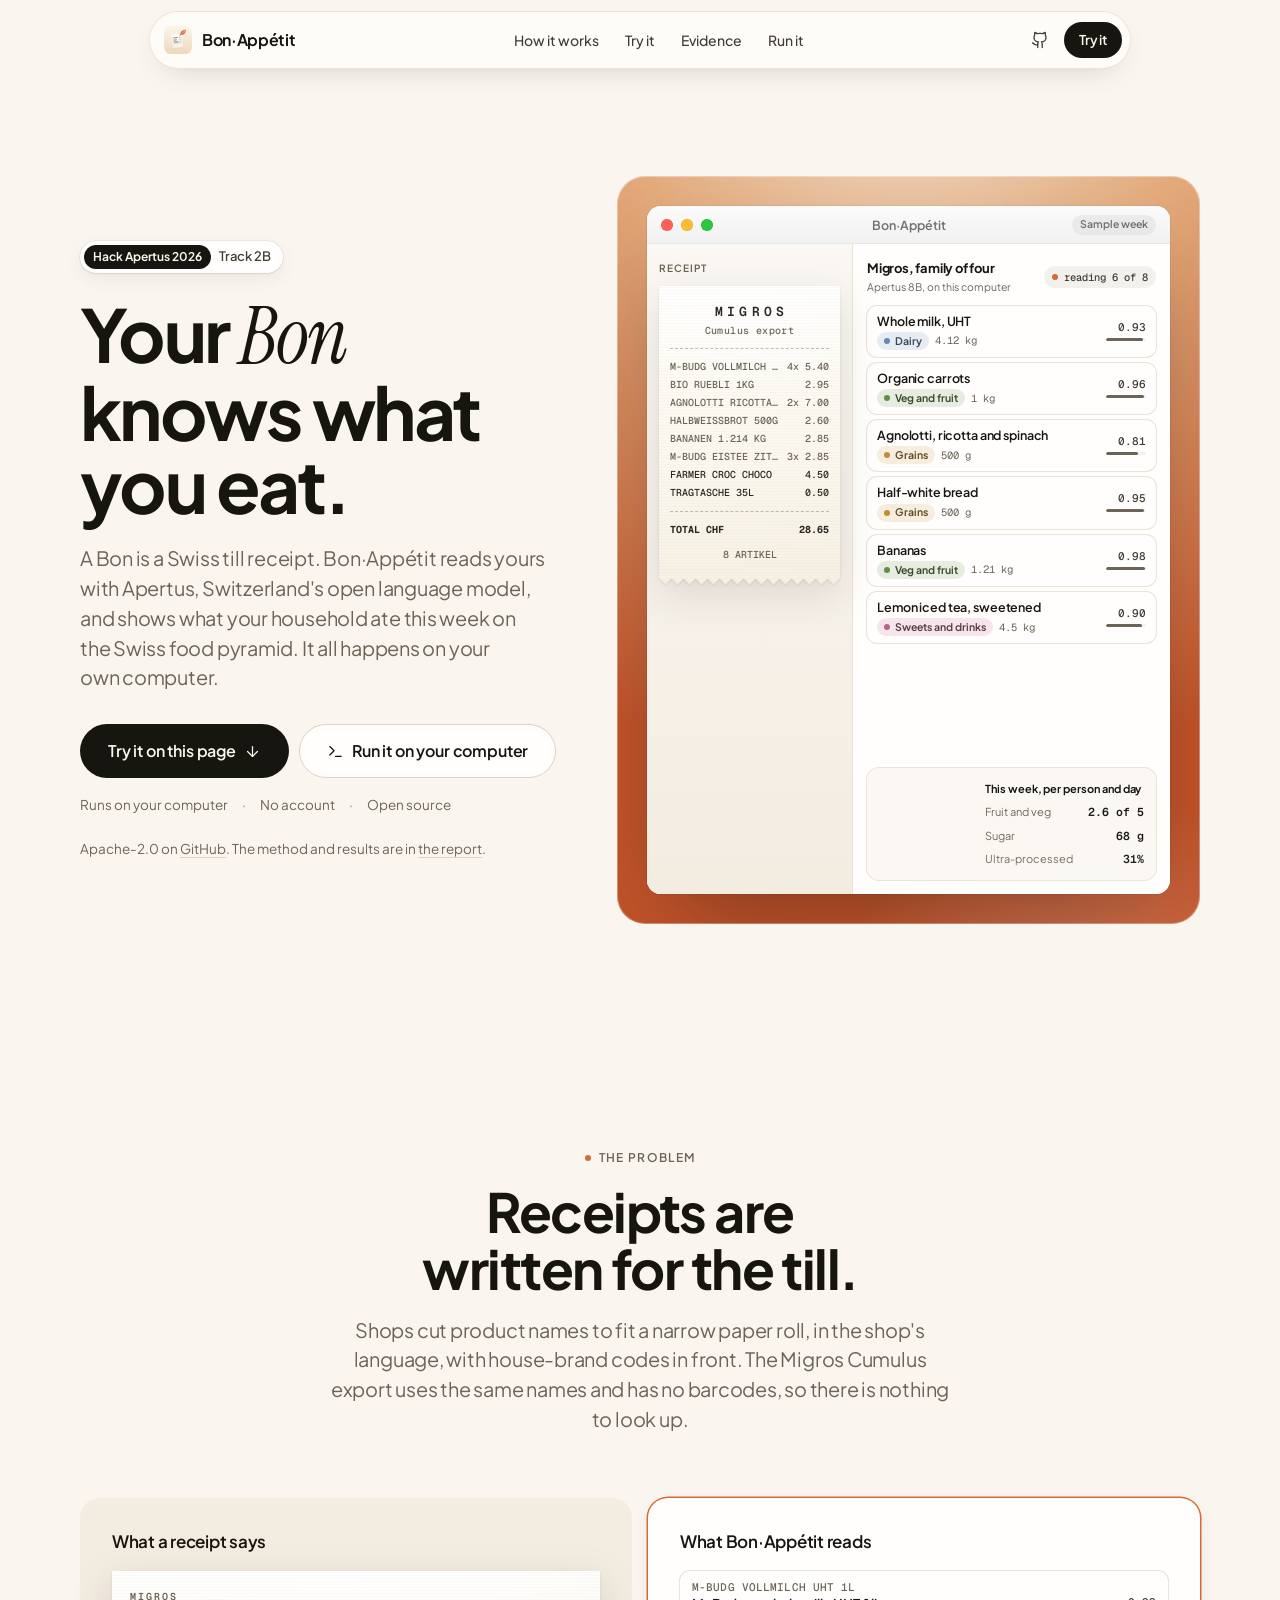
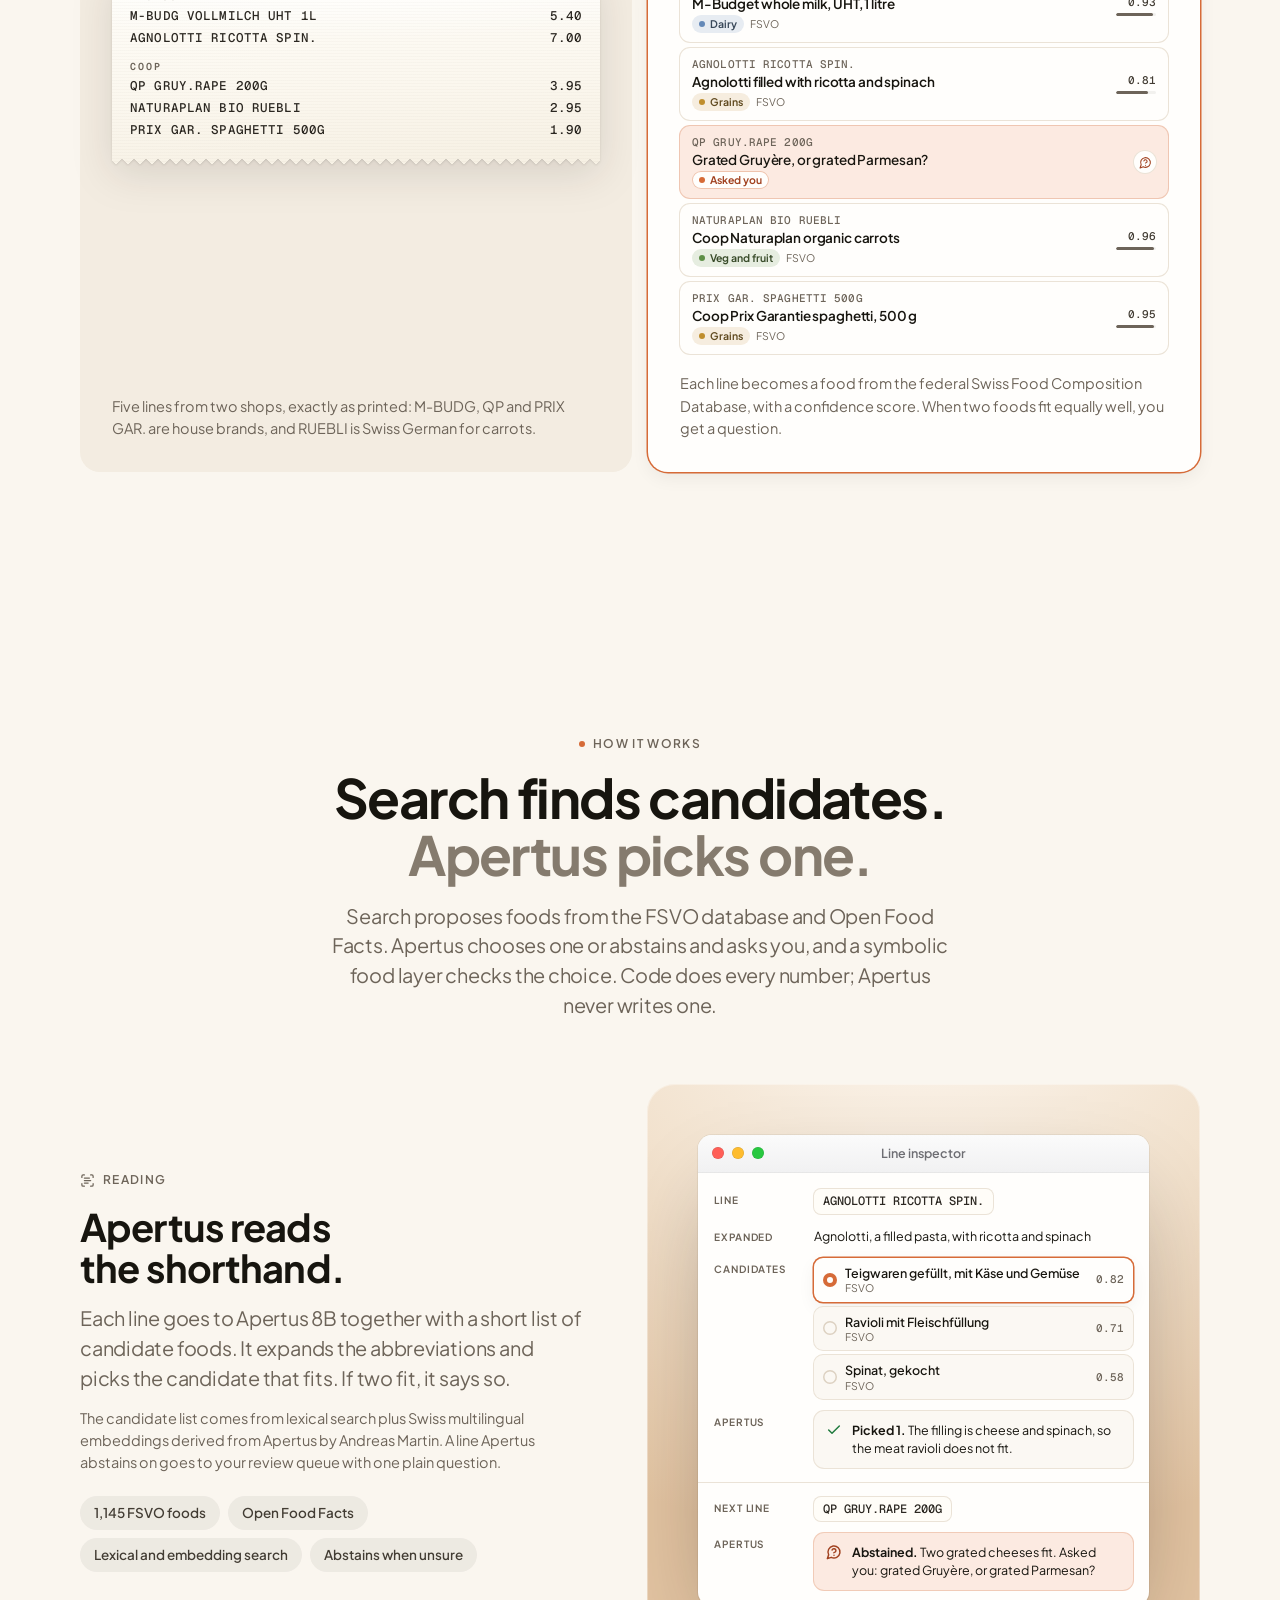
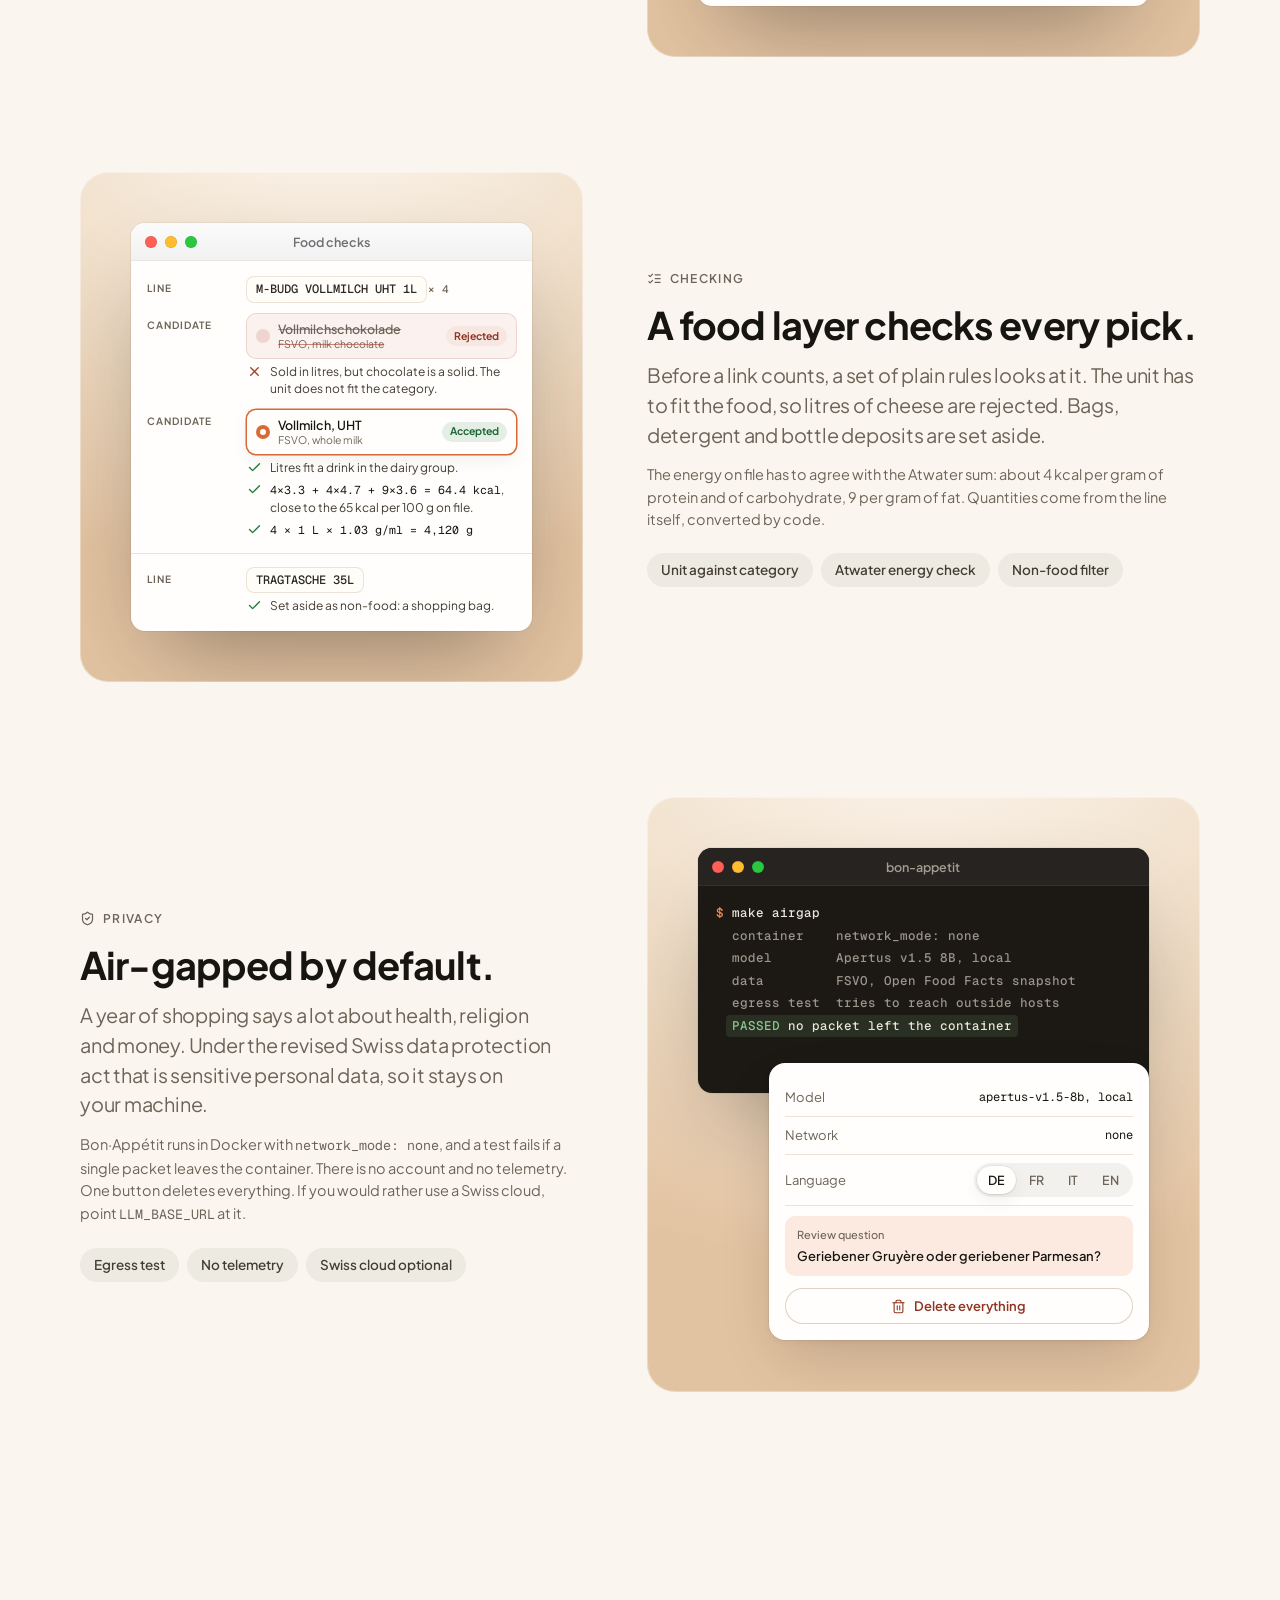
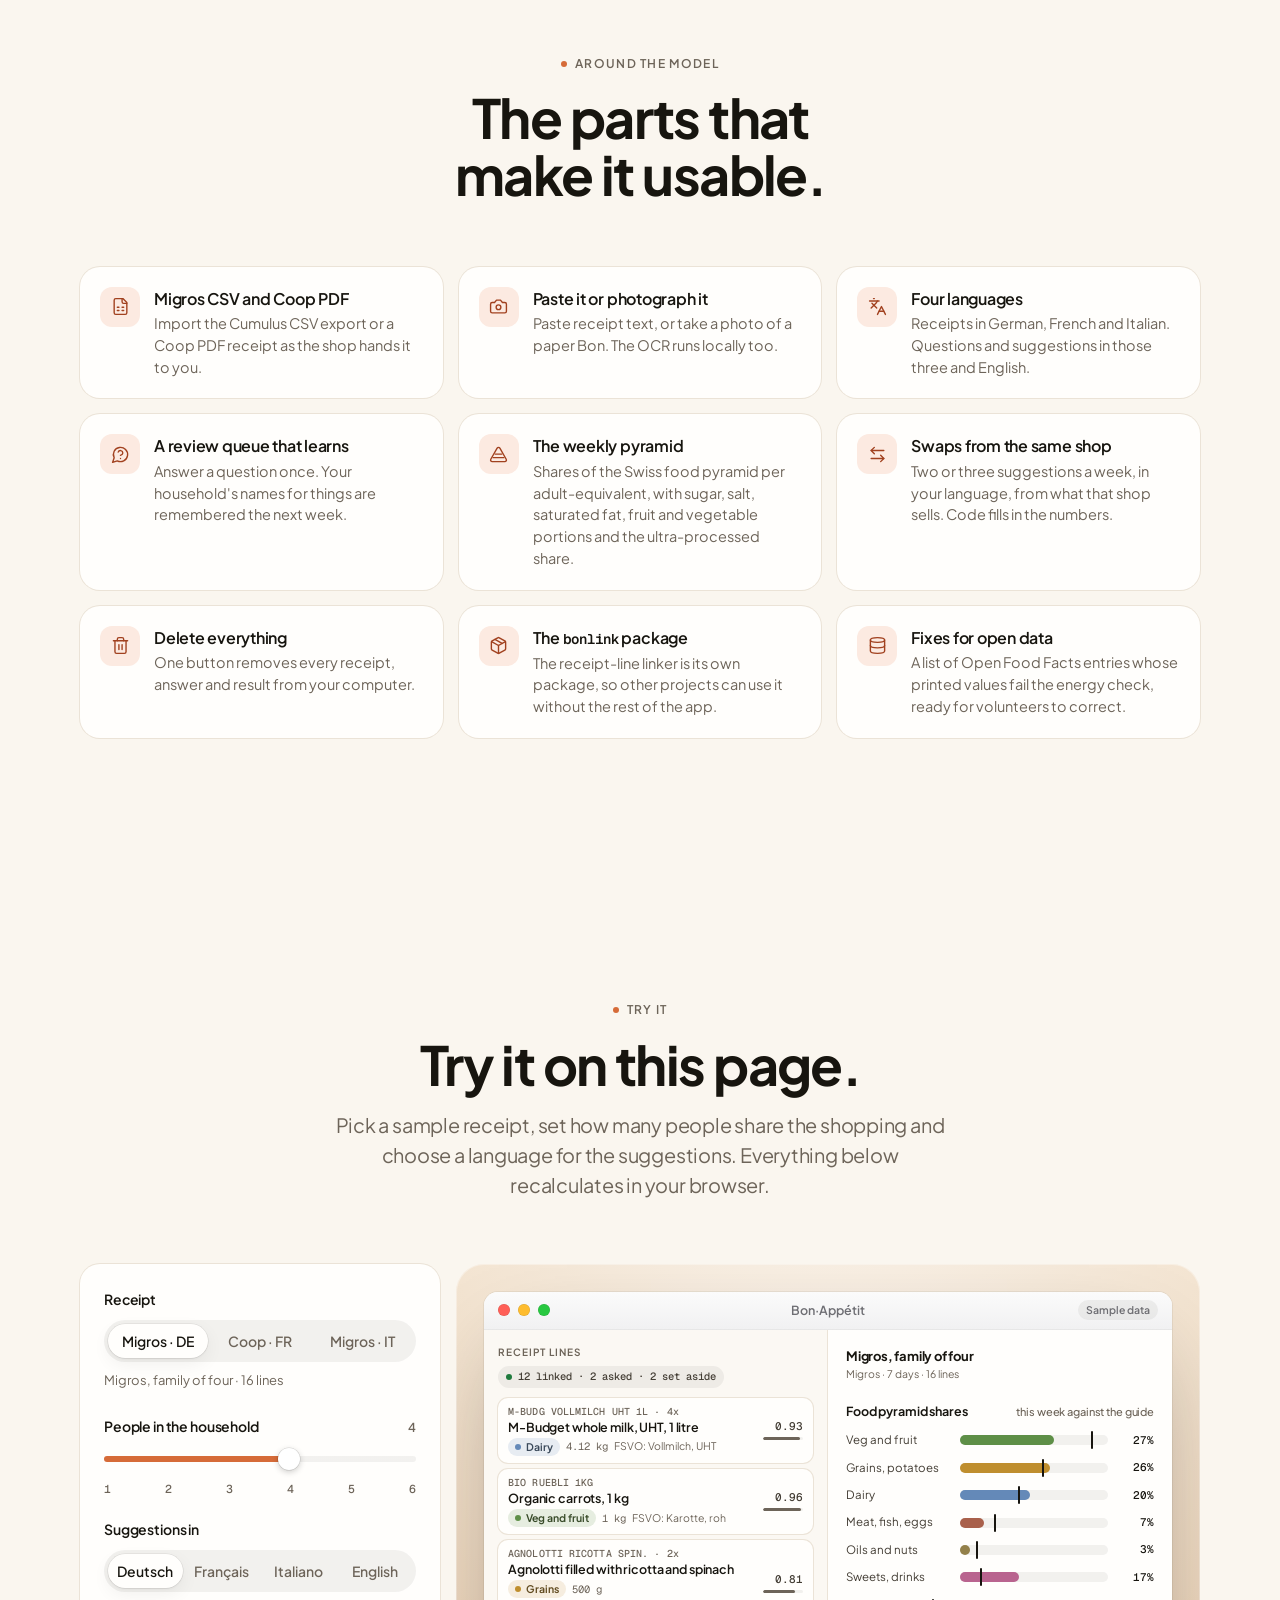
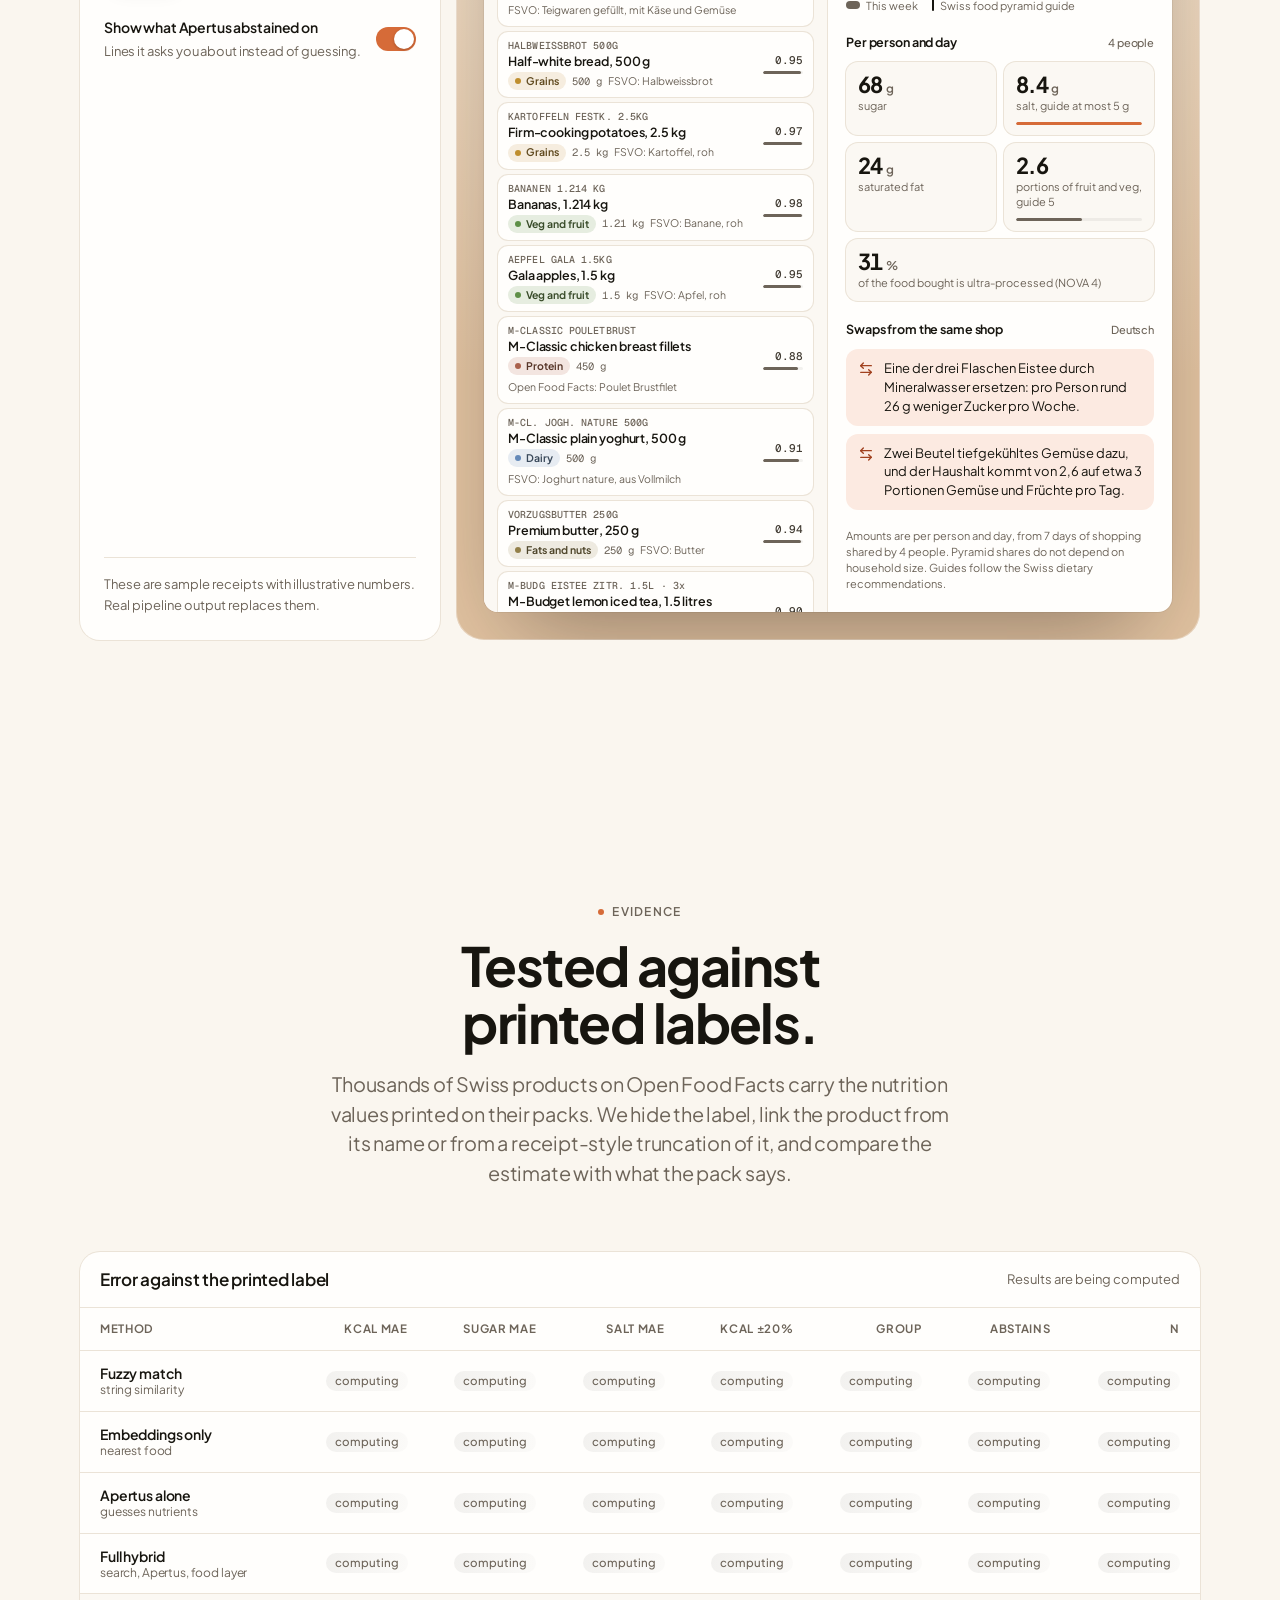
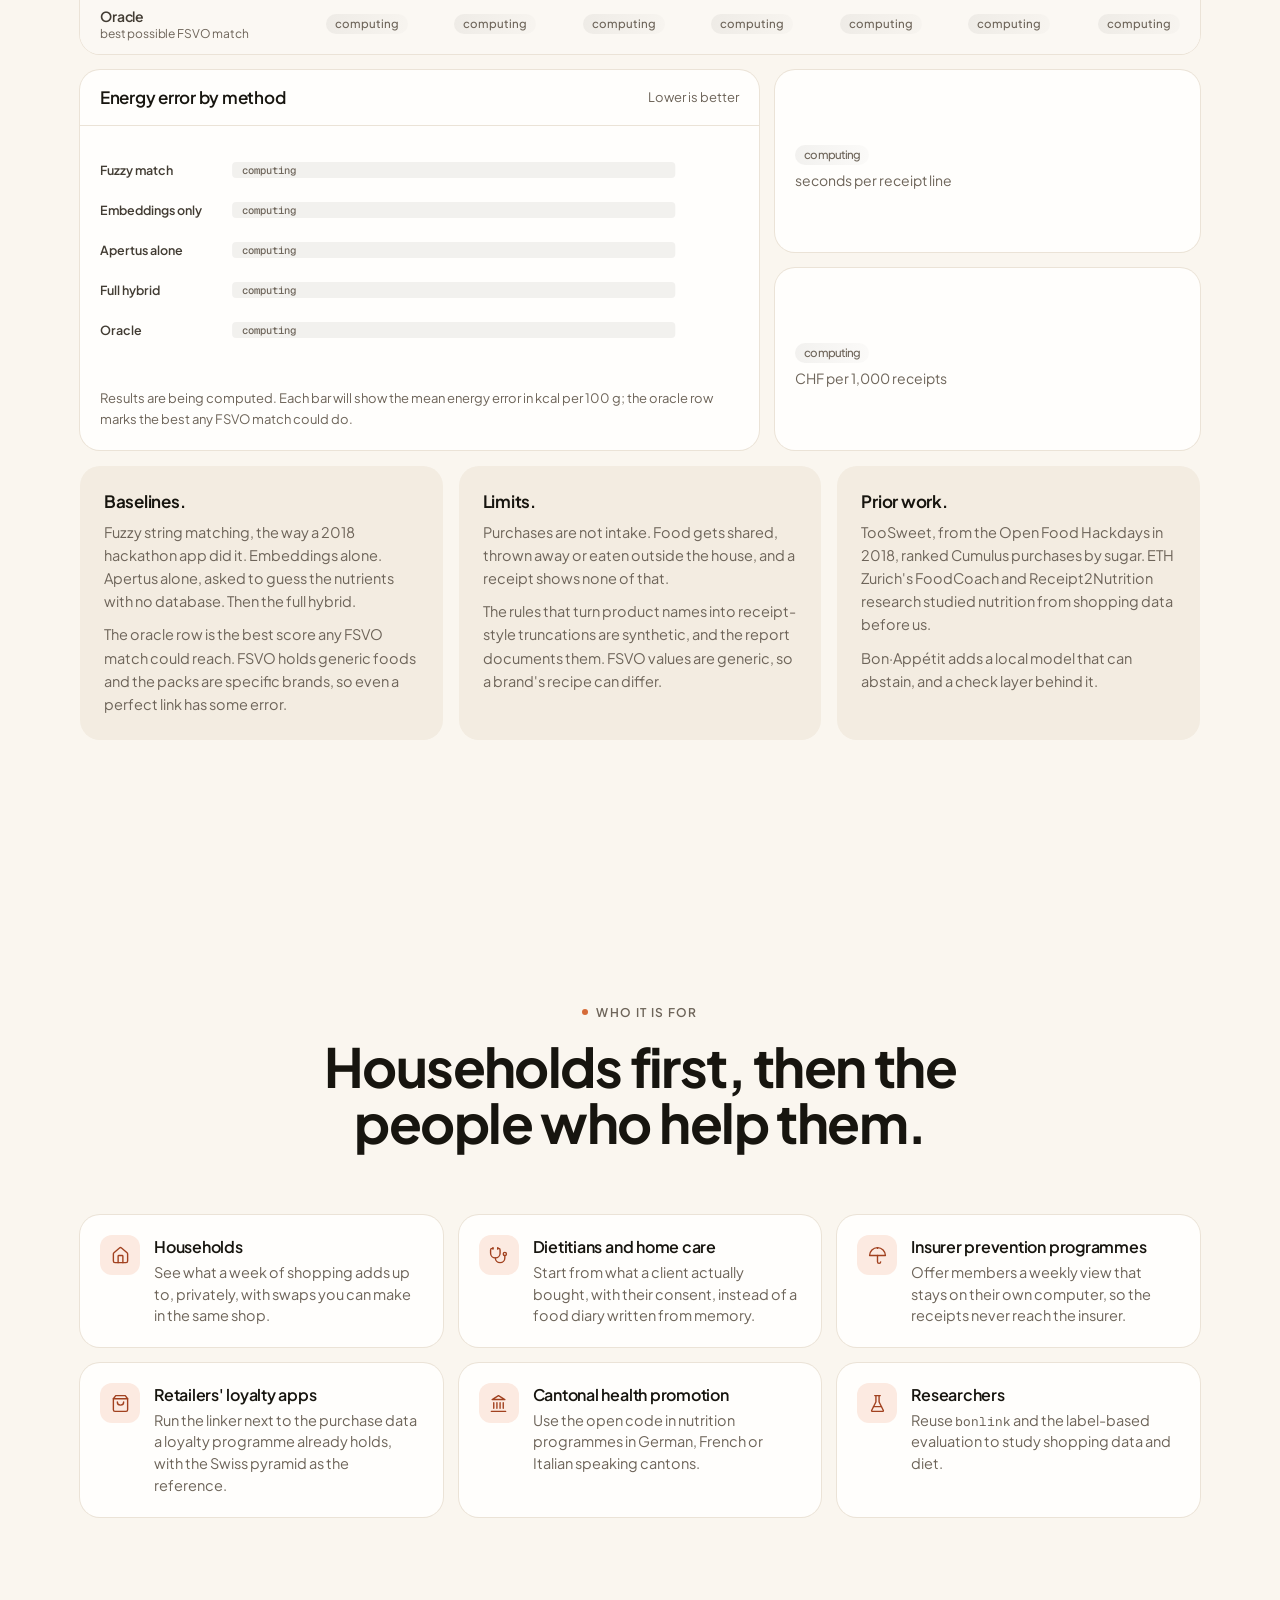
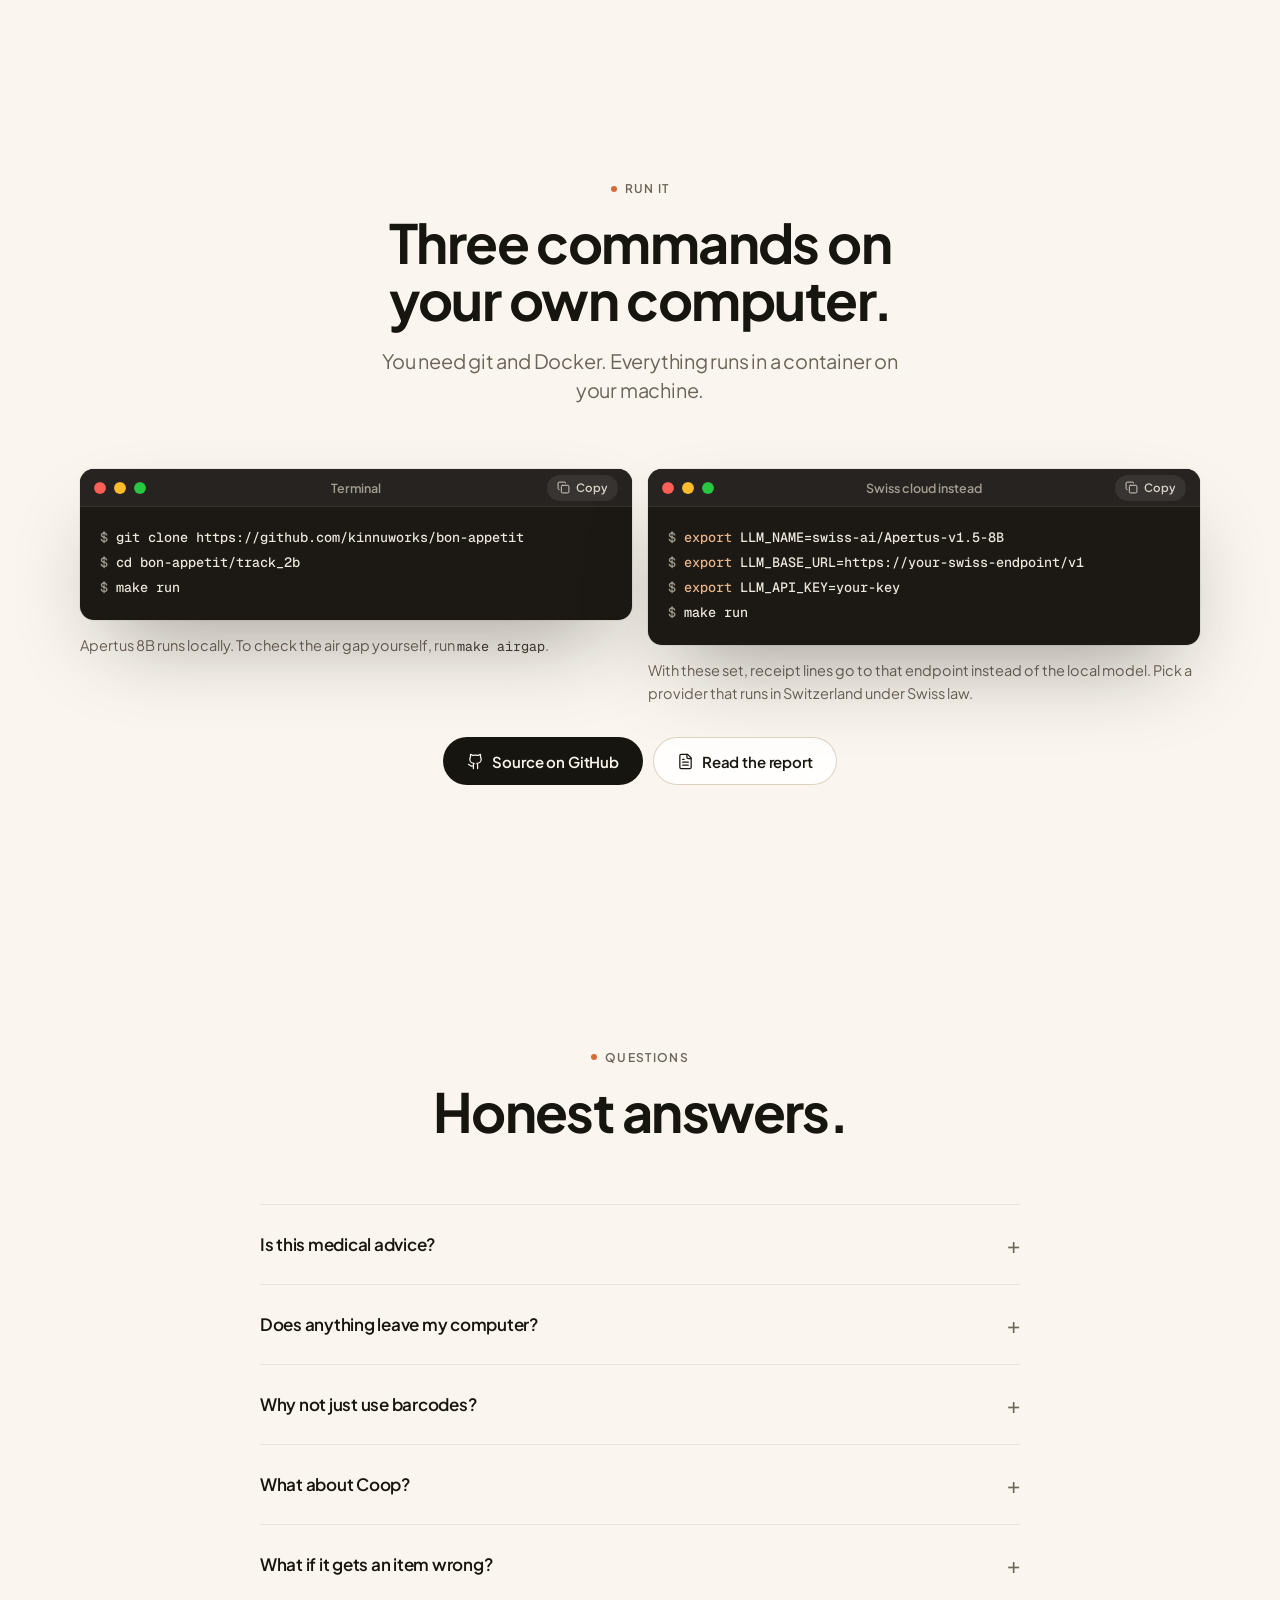
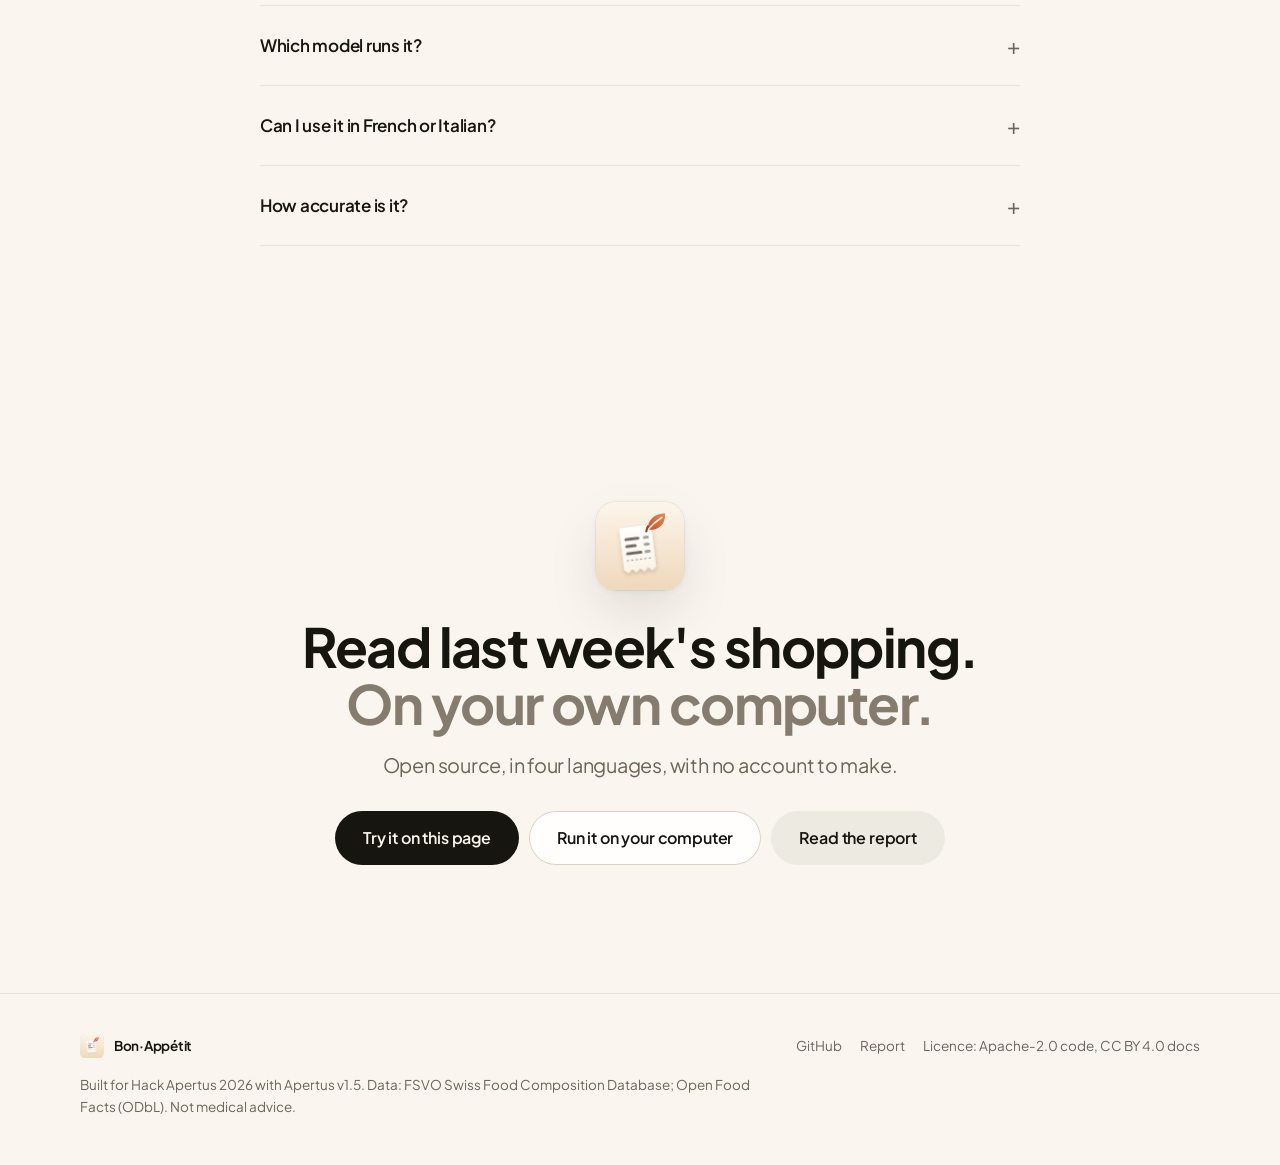
==== track_2b/site/index.html @ 0196f271 "Bon·Appétit: receipt parser, hybrid Apertus linker, food layer, ledger, site, Docker Co-Authored-By:" ====
<!doctype html>
<html lang="en" data-mood="cream" data-accent="terracotta">
<head>
<meta charset="utf-8">
<meta name="viewport" content="width=device-width, initial-scale=1">
<title>Bon·Appétit · Swiss receipts, read on your own computer</title>
<meta name="description" content="Bon·Appétit turns Swiss supermarket receipts into a picture of what a household eats. Apertus reads the lines on your own computer and code does the nutrition arithmetic. Open source, built for Hack Apertus 2026.">
<meta property="og:title" content="Bon·Appétit">
<meta property="og:description" content="Swiss supermarket receipts, read by Apertus on your own computer and placed on the Swiss food pyramid.">
<meta property="og:type" content="website">
<meta name="theme-color" content="#FAF6EF">
<link rel="icon" href="favicon.svg" type="image/svg+xml">
<link rel="preconnect" href="https://fonts.googleapis.com"><link rel="preconnect" href="https://fonts.gstatic.com" crossorigin>
<link href="https://fonts.googleapis.com/css2?family=Plus+Jakarta+Sans:wght@400..800&family=Geist+Mono:wght@400;500&display=swap" rel="stylesheet">
<link href="https://fonts.googleapis.com/css2?family=Instrument+Serif:ital@0;1&display=swap" rel="stylesheet">
<link rel="stylesheet" href="assets/foundation.css">
<link rel="stylesheet" href="assets/site.css">
<script>document.documentElement.classList.add('js')</script>
</head>
<body>
<!-- Icon sprite (Lucide-style, 24px grid, 1.75 stroke) -->
<svg width="0" height="0" style="position:absolute" aria-hidden="true" focusable="false">
  <symbol id="i-arrow-right" viewBox="0 0 24 24"><path d="M5 12h14"/><path d="m12 5 7 7-7 7"/></symbol>
  <symbol id="i-arrow-down" viewBox="0 0 24 24"><path d="M12 5v14"/><path d="m19 12-7 7-7-7"/></symbol>
  <symbol id="i-terminal" viewBox="0 0 24 24"><path d="m4 17 6-6-6-6"/><path d="M12 19h8"/></symbol>
  <symbol id="i-github" viewBox="0 0 24 24"><path d="M15 22v-4a4.8 4.8 0 0 0-1-3.5c3 0 6-2 6-5.5.08-1.25-.27-2.48-1-3.5.28-1.15.28-2.35 0-3.5 0 0-1 0-3 1.5-2.64-.5-5.36-.5-8 0C6 2 5 2 5 2c-.3 1.15-.3 2.35 0 3.5A5.4 5.4 0 0 0 4 9c0 3.5 3 5.5 6 5.5-.39.49-.68 1.05-.85 1.65-.17.6-.22 1.23-.15 1.85v4"/><path d="M9 18c-4.51 2-5-2-7-2"/></symbol>
  <symbol id="i-file-text" viewBox="0 0 24 24"><path d="M15 2H6a2 2 0 0 0-2 2v16a2 2 0 0 0 2 2h12a2 2 0 0 0 2-2V7Z"/><path d="M14 2v4a2 2 0 0 0 2 2h4"/><path d="M10 9H8"/><path d="M16 13H8"/><path d="M16 17H8"/></symbol>
  <symbol id="i-shield" viewBox="0 0 24 24"><path d="M20 13c0 5-3.5 7.5-7.66 8.95a1 1 0 0 1-.67-.01C7.5 20.5 4 18 4 13V6a1 1 0 0 1 1-1c2 0 4.5-1.2 6.24-2.72a1.17 1.17 0 0 1 1.52 0C14.51 3.81 17 5 19 5a1 1 0 0 1 1 1z"/><path d="m9 12 2 2 4-4"/></symbol>
  <symbol id="i-languages" viewBox="0 0 24 24"><path d="m5 8 6 6"/><path d="m4 14 6-6 2-3"/><path d="M2 5h12"/><path d="M7 2h1"/><path d="m22 22-5-10-5 10"/><path d="M14 18h6"/></symbol>
  <symbol id="i-scan" viewBox="0 0 24 24"><path d="M3 7V5a2 2 0 0 1 2-2h2"/><path d="M17 3h2a2 2 0 0 1 2 2v2"/><path d="M21 17v2a2 2 0 0 1-2 2h-2"/><path d="M7 21H5a2 2 0 0 1-2-2v-2"/><path d="M7 8h8"/><path d="M7 12h10"/><path d="M7 16h6"/></symbol>
  <symbol id="i-list-checks" viewBox="0 0 24 24"><path d="m3 17 2 2 4-4"/><path d="m3 7 2 2 4-4"/><path d="M13 6h8"/><path d="M13 12h8"/><path d="M13 18h8"/></symbol>
  <symbol id="i-sheet" viewBox="0 0 24 24"><path d="M15 2H6a2 2 0 0 0-2 2v16a2 2 0 0 0 2 2h12a2 2 0 0 0 2-2V7Z"/><path d="M14 2v4a2 2 0 0 0 2 2h4"/><path d="M8 13h2"/><path d="M14 13h2"/><path d="M8 17h2"/><path d="M14 17h2"/></symbol>
  <symbol id="i-camera" viewBox="0 0 24 24"><path d="M14.5 4h-5L7 7H4a2 2 0 0 0-2 2v9a2 2 0 0 0 2 2h16a2 2 0 0 0 2-2V9a2 2 0 0 0-2-2h-3l-2.5-3z"/><circle cx="12" cy="13" r="3"/></symbol>
  <symbol id="i-pyramid" viewBox="0 0 24 24"><path d="M10.27 4a2 2 0 0 1 3.46 0l8 14A2 2 0 0 1 20 21H4a2 2 0 0 1-1.73-3Z"/><path d="M5.2 16h13.6"/><path d="M7.8 11.5h8.4"/></symbol>
  <symbol id="i-swap" viewBox="0 0 24 24"><path d="M8 3 4 7l4 4"/><path d="M4 7h16"/><path d="m16 21 4-4-4-4"/><path d="M20 17H4"/></symbol>
  <symbol id="i-trash" viewBox="0 0 24 24"><path d="M3 6h18"/><path d="M19 6v14c0 1-1 2-2 2H7c-1 0-2-1-2-2V6"/><path d="M8 6V4c0-1 1-2 2-2h4c1 0 2 1 2 2v2"/><path d="M10 11v6"/><path d="M14 11v6"/></symbol>
  <symbol id="i-package" viewBox="0 0 24 24"><path d="m7.5 4.27 9 5.15"/><path d="M21 8a2 2 0 0 0-1-1.73l-7-4a2 2 0 0 0-2 0l-7 4A2 2 0 0 0 3 8v8a2 2 0 0 0 1 1.73l7 4a2 2 0 0 0 2 0l7-4A2 2 0 0 0 21 16Z"/><path d="m3.3 7 8.7 5 8.7-5"/><path d="M12 22V12"/></symbol>
  <symbol id="i-database" viewBox="0 0 24 24"><ellipse cx="12" cy="5" rx="9" ry="3"/><path d="M3 5v14a9 3 0 0 0 18 0V5"/><path d="M3 12a9 3 0 0 0 18 0"/></symbol>
  <symbol id="i-ask" viewBox="0 0 24 24"><path d="M7.9 20A9 9 0 1 0 4 16.1L2 22Z"/><path d="M9.09 9a3 3 0 0 1 5.83 1c0 2-3 3-3 3"/><path d="M12 17h.01"/></symbol>
  <symbol id="i-home" viewBox="0 0 24 24"><path d="M15 21v-8a1 1 0 0 0-1-1h-4a1 1 0 0 0-1 1v8"/><path d="M3 10a2 2 0 0 1 .71-1.53l7-6a2 2 0 0 1 2.58 0l7 6A2 2 0 0 1 21 10v9a2 2 0 0 1-2 2H5a2 2 0 0 1-2-2z"/></symbol>
  <symbol id="i-stethoscope" viewBox="0 0 24 24"><path d="M11 2v2"/><path d="M5 2v2"/><path d="M5 3H4a2 2 0 0 0-2 2v4a6 6 0 0 0 12 0V5a2 2 0 0 0-2-2h-1"/><path d="M8 15a6 6 0 0 0 12 0v-3"/><circle cx="20" cy="10" r="2"/></symbol>
  <symbol id="i-umbrella" viewBox="0 0 24 24"><path d="M22 12a10 10 0 0 0-20 0Z"/><path d="M12 12v8a2 2 0 0 0 4 0"/><path d="M12 2v1"/></symbol>
  <symbol id="i-bag" viewBox="0 0 24 24"><path d="M6 2 3 6v14a2 2 0 0 0 2 2h14a2 2 0 0 0 2-2V6l-3-4Z"/><path d="M3 6h18"/><path d="M16 10a4 4 0 0 1-8 0"/></symbol>
  <symbol id="i-landmark" viewBox="0 0 24 24"><path d="M3 22h18"/><path d="M6 18v-7"/><path d="M10 18v-7"/><path d="M14 18v-7"/><path d="M18 18v-7"/><path d="M12 2 20 7H4z"/></symbol>
  <symbol id="i-flask" viewBox="0 0 24 24"><path d="M10 2v7.53a2 2 0 0 1-.21.9L4.72 20.55a1 1 0 0 0 .9 1.45h12.76a1 1 0 0 0 .9-1.45l-5.07-10.12a2 2 0 0 1-.21-.9V2"/><path d="M8.5 2h7"/><path d="M7 16h10"/></symbol>
  <symbol id="i-copy" viewBox="0 0 24 24"><rect width="14" height="14" x="8" y="8" rx="2"/><path d="M4 16c-1.1 0-2-.9-2-2V4c0-1.1.9-2 2-2h10c1.1 0 2 .9 2 2"/></symbol>
  <symbol id="i-check" viewBox="0 0 24 24"><path d="M20 6 9 17l-5-5"/></symbol>
  <symbol id="i-x" viewBox="0 0 24 24"><path d="M18 6 6 18"/><path d="m6 6 12 12"/></symbol>
  <symbol id="i-wifi-off" viewBox="0 0 24 24"><path d="M12 20h.01"/><path d="M8.5 16.43a5 5 0 0 1 7 0"/><path d="M5 12.86a10 10 0 0 1 5.17-2.69"/><path d="M19 12.86a10 10 0 0 0-2-1.52"/><path d="M2 8.82a15 15 0 0 1 4.18-2.64"/><path d="M22 8.82a15 15 0 0 0-11.29-3.76"/><path d="m2 2 20 20"/></symbol>
  <symbol id="i-cloud" viewBox="0 0 24 24"><path d="M17.5 19H9a7 7 0 1 1 6.71-9h1.79a4.5 4.5 0 1 1 0 9Z"/></symbol>
  <symbol id="i-sliders" viewBox="0 0 24 24"><path d="M4 21v-7"/><path d="M4 10V3"/><path d="M12 21v-9"/><path d="M12 8V3"/><path d="M20 21v-5"/><path d="M20 12V3"/><path d="M2 14h4"/><path d="M10 8h4"/><path d="M18 16h4"/></symbol>
  <symbol id="i-clock" viewBox="0 0 24 24"><circle cx="12" cy="12" r="10"/><path d="M12 6v6l4 2"/></symbol>
</svg>

<a class="skip" href="#main">Skip to content</a>

<header class="nav">
  <nav class="nav__bar" aria-label="Main">
    <a class="nav__brand" href="#top" aria-label="Bon·Appétit, back to top">
      <img class="app-icon" src="assets/icon.svg" alt="" width="28" height="28">
      <span>Bon·Appétit</span>
    </a>
    <div class="nav__links">
      <a href="#how">How it works</a>
      <a href="#try">Try it</a>
      <a href="#evidence">Evidence</a>
      <a href="#run">Run it</a>
    </div>
    <div class="nav__cta">
      <a class="nav__gh" href="https://github.com/kinnuworks/bon-appetit" aria-label="Source code on GitHub"><svg class="i" aria-hidden="true"><use href="#i-github"/></svg></a>
      <a class="btn btn-ink btn-sm" href="#try">Try it</a>
    </div>
  </nav>
</header>

<main id="main">
<!-- ========== Hero ========== -->
<section class="hero hero--split" id="top">
  <div class="container">
    <div class="hero__copy">
      <span class="badge"><span class="badge__tag">Hack Apertus 2026</span>Track 2B</span>
      <h1>Your <em class="t-serif">Bon</em> knows what you eat.</h1>
      <p class="lead">A Bon is a Swiss till receipt. Bon·Appétit reads yours with Apertus, Switzerland's open language model, and shows what your household ate this week on the Swiss food pyramid. It all happens on your own computer.</p>
      <div class="cta-row">
        <a class="btn btn-ink btn-lg" href="#try">Try it on this page<svg class="i" aria-hidden="true"><use href="#i-arrow-down"/></svg></a>
        <a class="btn btn-outline btn-lg" href="#run"><svg class="i" aria-hidden="true"><use href="#i-terminal"/></svg>Run it on your computer</a>
      </div>
      <div class="trust"><span>Runs on your computer</span><span>No account</span><span>Open source</span></div>
      <p class="hero__aside">Apache-2.0 on <a href="https://github.com/kinnuworks/bon-appetit">GitHub</a>. The method and results are in <a href="https://github.com/kinnuworks/bon-appetit/blob/main/track_2b/technical_report.md">the report</a>.</p>
    </div>

    <div class="hero-visual" id="heroVisual">
      <div class="stage stage--hero" role="img" aria-label="The Bon·Appétit window reading a sample Migros receipt line by line. Each line becomes a food with a group and a confidence score, one line becomes a question, and the shopping bag is set aside. A small pyramid sums up the week.">
        <div class="window hero-app" id="heroApp" aria-hidden="true">
          <div class="window__bar">
            <div class="lights"><i></i><i></i><i></i></div>
            <span class="window__title">Bon·Appétit</span>
            <span class="bar-end"><span class="pill">Sample week</span></span>
          </div>
          <div class="app">
            <div class="app__side">
              <div class="app__label">Receipt</div>
              <div class="receipt-wrap">
                <div class="receipt">
                  <div class="receipt__shop">MIGROS</div>
                  <div class="receipt__meta">Cumulus export</div>
                  <div class="receipt__rule"></div>
                  <div class="rc" data-i="0"><span>M-BUDG VOLLMILCH UHT 1L</span><span><small>4x</small> 5.40</span></div>
                  <div class="rc" data-i="1"><span>BIO RUEBLI 1KG</span><span>2.95</span></div>
                  <div class="rc" data-i="2"><span>AGNOLOTTI RICOTTA SPIN.</span><span><small>2x</small> 7.00</span></div>
                  <div class="rc" data-i="3"><span>HALBWEISSBROT 500G</span><span>2.60</span></div>
                  <div class="rc" data-i="4"><span>BANANEN 1.214 KG</span><span>2.85</span></div>
                  <div class="rc" data-i="5"><span>M-BUDG EISTEE ZITR. 1.5L</span><span><small>3x</small> 2.85</span></div>
                  <div class="rc" data-i="6"><span>FARMER CROC CHOCO</span><span>4.50</span></div>
                  <div class="rc" data-i="7"><span>TRAGTASCHE 35L</span><span>0.50</span></div>
                  <div class="receipt__rule"></div>
                  <div class="rc rc--total"><span>TOTAL CHF</span><span>28.65</span></div>
                  <div class="receipt__foot">8 ARTIKEL</div>
                </div>
              </div>
            </div>
            <div class="app__main">
              <div class="app__head">
                <div>
                  <div class="app__title">Migros, family of four</div>
                  <div class="app__sub">Apertus 8B, on this computer</div>
                </div>
                <span class="status is-busy" id="heroStatus"><span class="status__dot"></span><span id="heroStatusText">reading 1 of 8</span></span>
              </div>
              <div class="dec">
                <div class="dec-row"><div><div class="dec-row__raw">M-BUDG VOLLMILCH UHT 1L</div><div class="dec-row__name">Whole milk, UHT</div><div class="dec-row__meta"><span class="gchip g-dairy">Dairy</span><span class="t-mono">4.12 kg</span></div></div><div class="conf">0.93<i style="--c:.93"></i></div></div>
                <div class="dec-row"><div><div class="dec-row__raw">BIO RUEBLI 1KG</div><div class="dec-row__name">Organic carrots</div><div class="dec-row__meta"><span class="gchip g-vegetables_fruit">Veg and fruit</span><span class="t-mono">1 kg</span></div></div><div class="conf">0.96<i style="--c:.96"></i></div></div>
                <div class="dec-row"><div><div class="dec-row__raw">AGNOLOTTI RICOTTA SPIN.</div><div class="dec-row__name">Agnolotti, ricotta and spinach</div><div class="dec-row__meta"><span class="gchip g-grains_potatoes">Grains</span><span class="t-mono">500 g</span></div></div><div class="conf">0.81<i style="--c:.81"></i></div></div>
                <div class="dec-row"><div><div class="dec-row__raw">HALBWEISSBROT 500G</div><div class="dec-row__name">Half-white bread</div><div class="dec-row__meta"><span class="gchip g-grains_potatoes">Grains</span><span class="t-mono">500 g</span></div></div><div class="conf">0.95<i style="--c:.95"></i></div></div>
                <div class="dec-row"><div><div class="dec-row__raw">BANANEN 1.214 KG</div><div class="dec-row__name">Bananas</div><div class="dec-row__meta"><span class="gchip g-vegetables_fruit">Veg and fruit</span><span class="t-mono">1.21 kg</span></div></div><div class="conf">0.98<i style="--c:.98"></i></div></div>
                <div class="dec-row"><div><div class="dec-row__raw">M-BUDG EISTEE ZITR. 1.5L</div><div class="dec-row__name">Lemon iced tea, sweetened</div><div class="dec-row__meta"><span class="gchip g-sweets_snacks_drinks">Sweets and drinks</span><span class="t-mono">4.5 kg</span></div></div><div class="conf">0.90<i style="--c:.90"></i></div></div>
                <div class="dec-row dec-row--review"><div><div class="dec-row__raw">FARMER CROC CHOCO</div><div class="dec-row__name">Cereal bar or crunchy muesli?</div><div class="dec-row__meta"><span class="gchip gchip--review">Asked you</span></div></div><span class="ask-ic"><svg class="i"><use href="#i-ask"/></svg></span></div>
                <div class="dec-row dec-row--nonfood"><div><div class="dec-row__raw">TRAGTASCHE 35L</div><div class="dec-row__name">Shopping bag</div><div class="dec-row__meta"><span class="gchip gchip--none">Not food</span></div></div><div class="conf">0.99<i style="--c:.99"></i></div></div>
              </div>
              <div class="mini-week">
                <div class="pyr">
                  <div><span class="g-sweets_snacks_drinks is-over"></span></div>
                  <div><span class="g-fats_nuts"></span></div>
                  <div><span class="g-dairy"></span><span class="g-protein"></span></div>
                  <div><span class="g-grains_potatoes"></span></div>
                  <div><span class="g-vegetables_fruit"></span></div>
                </div>
                <div class="mini-stats">
                  <div class="mini-stats__title">This week, per person and day</div>
                  <div class="mini-stat"><span>Fruit and veg</span><b>2.6 of 5</b></div>
                  <div class="mini-stat"><span>Sugar</span><b>68 g</b></div>
                  <div class="mini-stat"><span>Ultra-processed</span><b>31%</b></div>
                </div>
              </div>
            </div>
          </div>
        </div>
      </div>
      <div class="float float--ask" aria-hidden="true">
        <div class="float__inner">
          <div class="float__eyebrow"><svg class="i"><use href="#i-ask"/></svg>Apertus asked</div>
          <div class="float__raw">FARMER CROC CHOCO</div>
          <div class="float__q">A chocolate cereal bar, or crunchy muesli?</div>
          <div class="float__btns"><span>Cereal bar</span><span>Muesli</span></div>
        </div>
      </div>
      <div class="float float--bytes" aria-hidden="true">
        <div class="float__inner">
          <span class="ic"><svg class="i"><use href="#i-wifi-off"/></svg></span>
          <span><b>0 bytes left this computer</b><small>network_mode: none</small></span>
        </div>
      </div>
    </div>
  </div>
</section>

<!-- ========== Problem → solution ========== -->
<section class="section" id="how">
  <div class="container">
    <div class="section-head reveal">
      <div class="eyebrow"><span class="dot"></span>The problem</div>
      <h2>Receipts are written for the till.</h2>
      <p class="lead">Shops cut product names to fit a narrow paper roll, in the shop's language, with house-brand codes in front. The Migros Cumulus export uses the same names and has no barcodes, so there is nothing to look up.</p>
    </div>
    <div class="versus">
      <div class="card card--flat reveal">
        <div class="versus__head"><h3 class="t-title">What a receipt says</h3></div>
        <div class="receipt-wrap" aria-hidden="true">
          <div class="receipt">
            <div class="receipt__group">MIGROS</div>
            <div class="rc"><span>M-BUDG VOLLMILCH UHT 1L</span><span>5.40</span></div>
            <div class="rc"><span>AGNOLOTTI RICOTTA SPIN.</span><span>7.00</span></div>
            <div class="receipt__group">COOP</div>
            <div class="rc"><span>QP GRUY.RAPE 200G</span><span>3.95</span></div>
            <div class="rc"><span>NATURAPLAN BIO RUEBLI</span><span>2.95</span></div>
            <div class="rc"><span>PRIX GAR. SPAGHETTI 500G</span><span>1.90</span></div>
          </div>
        </div>
        <p class="t-small">Five lines from two shops, exactly as printed: M-BUDG, QP and PRIX GAR. are house brands, and RUEBLI is Swiss German for carrots.</p>
      </div>
      <div class="card card--chosen reveal" style="--i:1">
        <div class="versus__head"><h3 class="t-title">What Bon·Appétit reads</h3></div>
        <div class="dec dec--raw" aria-hidden="true">
          <div class="dec-row"><div><div class="dec-row__raw">M-BUDG VOLLMILCH UHT 1L</div><div class="dec-row__name">M-Budget whole milk, UHT, 1 litre</div><div class="dec-row__meta"><span class="gchip g-dairy">Dairy</span><span>FSVO</span></div></div><div class="conf">0.93<i style="--c:.93"></i></div></div>
          <div class="dec-row"><div><div class="dec-row__raw">AGNOLOTTI RICOTTA SPIN.</div><div class="dec-row__name">Agnolotti filled with ricotta and spinach</div><div class="dec-row__meta"><span class="gchip g-grains_potatoes">Grains</span><span>FSVO</span></div></div><div class="conf">0.81<i style="--c:.81"></i></div></div>
          <div class="dec-row dec-row--review"><div><div class="dec-row__raw">QP GRUY.RAPE 200G</div><div class="dec-row__name">Grated Gruyère, or grated Parmesan?</div><div class="dec-row__meta"><span class="gchip gchip--review">Asked you</span></div></div><span class="ask-ic"><svg class="i"><use href="#i-ask"/></svg></span></div>
          <div class="dec-row"><div><div class="dec-row__raw">NATURAPLAN BIO RUEBLI</div><div class="dec-row__name">Coop Naturaplan organic carrots</div><div class="dec-row__meta"><span class="gchip g-vegetables_fruit">Veg and fruit</span><span>FSVO</span></div></div><div class="conf">0.96<i style="--c:.96"></i></div></div>
          <div class="dec-row"><div><div class="dec-row__raw">PRIX GAR. SPAGHETTI 500G</div><div class="dec-row__name">Coop Prix Garantie spaghetti, 500 g</div><div class="dec-row__meta"><span class="gchip g-grains_potatoes">Grains</span><span>FSVO</span></div></div><div class="conf">0.95<i style="--c:.95"></i></div></div>
        </div>
        <p class="t-small">Each line becomes a food from the federal Swiss Food Composition Database, with a confidence score. When two foods fit equally well, you get a question.</p>
      </div>
    </div>
  </div>
</section>

<!-- ========== Feature deep-dives ========== -->
<section class="section" id="features">
  <div class="container">
    <div class="section-head reveal">
      <div class="eyebrow"><span class="dot"></span>How it works</div>
      <h2>Search finds candidates. <span class="t-muted">Apertus picks one.</span></h2>
      <p class="lead">Search proposes foods from the FSVO database and Open Food Facts. Apertus chooses one or abstains and asks you, and a symbolic food layer checks the choice. Code does every number; Apertus never writes one.</p>
    </div>

    <div class="stack">
      <!-- (a) Reading -->
      <div class="split">
        <div class="feature-copy reveal">
          <div class="eyebrow"><svg class="i" aria-hidden="true"><use href="#i-scan"/></svg>Reading</div>
          <h3>Apertus reads the shorthand.</h3>
          <p class="lead">Each line goes to Apertus 8B together with a short list of candidate foods. It expands the abbreviations and picks the candidate that fits. If two fit, it says so.</p>
          <p class="t-small">The candidate list comes from lexical search plus Swiss multilingual embeddings derived from Apertus by Andreas Martin. A line Apertus abstains on goes to your review queue with one plain question.</p>
          <div class="chips">
            <span class="chip chip--soft">1,145 FSVO foods</span>
            <span class="chip chip--soft">Open Food Facts</span>
            <span class="chip chip--soft">Lexical and embedding search</span>
            <span class="chip chip--soft">Abstains when unsure</span>
          </div>
        </div>
        <div class="stage stage--soft reveal" style="--i:1">
          <div class="window" aria-hidden="true">
            <div class="window__bar"><div class="lights"><i></i><i></i><i></i></div><span class="window__title">Line inspector</span></div>
            <div class="insp">
              <div class="insp__step"><div class="insp__label">Line</div><div><span class="raw-pill">AGNOLOTTI RICOTTA SPIN.</span></div></div>
              <div class="insp__step"><div class="insp__label">Expanded</div><div>Agnolotti, a filled pasta, with ricotta and spinach</div></div>
              <div class="insp__step"><div class="insp__label">Candidates</div>
                <div class="cands">
                  <div class="cand is-picked"><span class="cand__dot"></span><span class="cand__name">Teigwaren gefüllt, mit Käse und Gemüse<span class="cand__src">FSVO</span></span><span class="score">0.82</span></div>
                  <div class="cand"><span class="cand__dot"></span><span class="cand__name">Ravioli mit Fleischfüllung<span class="cand__src">FSVO</span></span><span class="score">0.71</span></div>
                  <div class="cand"><span class="cand__dot"></span><span class="cand__name">Spinat, gekocht<span class="cand__src">FSVO</span></span><span class="score">0.58</span></div>
                </div>
              </div>
              <div class="insp__step"><div class="insp__label">Apertus</div><div class="verdict"><svg class="i"><use href="#i-check"/></svg><span><b>Picked 1.</b> The filling is cheese and spinach, so the meat ravioli does not fit.</span></div></div>
              <div class="insp__sep"></div>
              <div class="insp__step"><div class="insp__label">Next line</div><div><span class="raw-pill">QP GRUY.RAPE 200G</span></div></div>
              <div class="insp__step"><div class="insp__label">Apertus</div><div class="verdict verdict--ask"><svg class="i"><use href="#i-ask"/></svg><span><b>Abstained.</b> Two grated cheeses fit. Asked you: grated Gruyère, or grated Parmesan?</span></div></div>
            </div>
          </div>
        </div>
      </div>

      <!-- (b) Checking -->
      <div class="split split--flip">
        <div class="feature-copy reveal">
          <div class="eyebrow"><svg class="i" aria-hidden="true"><use href="#i-list-checks"/></svg>Checking</div>
          <h3>A food layer checks every pick.</h3>
          <p class="lead">Before a link counts, a set of plain rules looks at it. The unit has to fit the food, so litres of cheese are rejected. Bags, detergent and bottle deposits are set aside.</p>
          <p class="t-small">The energy on file has to agree with the Atwater sum: about 4 kcal per gram of protein and of carbohydrate, 9 per gram of fat. Quantities come from the line itself, converted by code.</p>
          <div class="chips">
            <span class="chip chip--soft">Unit against category</span>
            <span class="chip chip--soft">Atwater energy check</span>
            <span class="chip chip--soft">Non-food filter</span>
          </div>
        </div>
        <div class="stage stage--soft reveal" style="--i:1">
          <div class="window" aria-hidden="true">
            <div class="window__bar"><div class="lights"><i></i><i></i><i></i></div><span class="window__title">Food checks</span></div>
            <div class="insp">
              <div class="insp__step"><div class="insp__label">Line</div><div><span class="raw-pill">M-BUDG VOLLMILCH UHT 1L</span> <span class="score">× 4</span></div></div>
              <div class="insp__step"><div class="insp__label">Candidate</div>
                <div class="cands">
                  <div class="cand cand--rejected"><span class="cand__dot"></span><span class="cand__name">Vollmilchschokolade<span class="cand__src">FSVO, milk chocolate</span></span><span class="tag-no">Rejected</span></div>
                  <div class="check check--no"><svg class="i"><use href="#i-x"/></svg><span>Sold in litres, but chocolate is a solid. The unit does not fit the category.</span></div>
                </div>
              </div>
              <div class="insp__step"><div class="insp__label">Candidate</div>
                <div class="cands">
                  <div class="cand is-picked"><span class="cand__dot"></span><span class="cand__name">Vollmilch, UHT<span class="cand__src">FSVO, whole milk</span></span><span class="tag-ok">Accepted</span></div>
                  <div class="check"><svg class="i"><use href="#i-check"/></svg><span>Litres fit a drink in the dairy group.</span></div>
                  <div class="check"><svg class="i"><use href="#i-check"/></svg><span><span class="t-mono">4×3.3 + 4×4.7 + 9×3.6 = 64.4 kcal</span>, close to the 65 kcal per 100 g on file.</span></div>
                  <div class="check"><svg class="i"><use href="#i-check"/></svg><span><span class="t-mono">4 × 1 L × 1.03 g/ml = 4,120 g</span></span></div>
                </div>
              </div>
              <div class="insp__sep"></div>
              <div class="insp__step"><div class="insp__label">Line</div><div class="cands"><div><span class="raw-pill">TRAGTASCHE 35L</span></div><div class="check"><svg class="i"><use href="#i-check"/></svg><span>Set aside as non-food: a shopping bag.</span></div></div></div>
            </div>
          </div>
        </div>
      </div>

      <!-- (c) Privacy -->
      <div class="split">
        <div class="feature-copy reveal">
          <div class="eyebrow"><svg class="i" aria-hidden="true"><use href="#i-shield"/></svg>Privacy</div>
          <h3>Air-gapped by default.</h3>
          <p class="lead">A year of shopping says a lot about health, religion and money. Under the revised Swiss data protection act that is sensitive personal data, so it stays on your machine.</p>
          <p class="t-small">Bon·Appétit runs in Docker with <span class="t-mono">network_mode: none</span>, and a test fails if a single packet leaves the container. There is no account and no telemetry. One button deletes everything. If you would rather use a Swiss cloud, point <span class="t-mono">LLM_BASE_URL</span> at it.</p>
          <div class="chips">
            <span class="chip chip--soft">Egress test</span>
            <span class="chip chip--soft">No telemetry</span>
            <span class="chip chip--soft">Swiss cloud optional</span>
          </div>
        </div>
        <div class="stage stage--soft reveal" style="--i:1">
          <div class="window term-window" aria-hidden="true">
            <div class="window__bar"><div class="lights"><i></i><i></i><i></i></div><span class="window__title">bon-appetit</span></div>
<pre class="term"><span class="p">$</span> make airgap
<span class="d">  container    network_mode: none</span>
<span class="d">  model        Apertus v1.5 8B, local</span>
<span class="d">  data         FSVO, Open Food Facts snapshot</span>
<span class="d">  egress test  tries to reach outside hosts</span>
  <span class="hl-line"><span class="ok">PASSED</span> no packet left the container</span></pre>
          </div>
          <div class="settings">
            <div class="settings__row"><span>Model</span><span class="t-mono">apertus-v1.5-8b, local</span></div>
            <div class="settings__row"><span>Network</span><span class="t-mono">none</span></div>
            <div class="settings__row"><span id="langLabel">Language</span>
              <div class="segmented" role="group" aria-labelledby="langLabel" id="settingsLang">
                <button type="button" aria-pressed="true" data-l="de">DE</button><button type="button" aria-pressed="false" data-l="fr">FR</button><button type="button" aria-pressed="false" data-l="it">IT</button><button type="button" aria-pressed="false" data-l="en">EN</button>
              </div>
            </div>
            <div class="settings__q" aria-live="polite"><small>Review question</small><span id="settingsQ" lang="de">Geriebener Gruyère oder geriebener Parmesan?</span></div>
            <div class="settings__del" aria-hidden="true"><svg class="i"><use href="#i-trash"/></svg>Delete everything</div>
          </div>
        </div>
      </div>
    </div>
  </div>
</section>

<!-- ========== Tiles ========== -->
<section class="section" id="more">
  <div class="container">
    <div class="section-head reveal">
      <div class="eyebrow"><span class="dot"></span>Around the model</div>
      <h2>The parts that make it usable.</h2>
    </div>
    <div class="grid grid-3">
      <div class="tile reveal"><span class="icon-tile"><svg class="i" aria-hidden="true"><use href="#i-sheet"/></svg></span><div><h3 class="t-title">Migros CSV and Coop PDF</h3><p>Import the Cumulus CSV export or a Coop PDF receipt as the shop hands it to you.</p></div></div>
      <div class="tile reveal" style="--i:1"><span class="icon-tile"><svg class="i" aria-hidden="true"><use href="#i-camera"/></svg></span><div><h3 class="t-title">Paste it or photograph it</h3><p>Paste receipt text, or take a photo of a paper Bon. The OCR runs locally too.</p></div></div>
      <div class="tile reveal" style="--i:2"><span class="icon-tile"><svg class="i" aria-hidden="true"><use href="#i-languages"/></svg></span><div><h3 class="t-title">Four languages</h3><p>Receipts in German, French and Italian. Questions and suggestions in those three and English.</p></div></div>
      <div class="tile reveal"><span class="icon-tile"><svg class="i" aria-hidden="true"><use href="#i-ask"/></svg></span><div><h3 class="t-title">A review queue that learns</h3><p>Answer a question once. Your household's names for things are remembered the next week.</p></div></div>
      <div class="tile reveal" style="--i:1"><span class="icon-tile"><svg class="i" aria-hidden="true"><use href="#i-pyramid"/></svg></span><div><h3 class="t-title">The weekly pyramid</h3><p>Shares of the Swiss food pyramid per adult-equivalent, with sugar, salt, saturated fat, fruit and vegetable portions and the ultra-processed share.</p></div></div>
      <div class="tile reveal" style="--i:2"><span class="icon-tile"><svg class="i" aria-hidden="true"><use href="#i-swap"/></svg></span><div><h3 class="t-title">Swaps from the same shop</h3><p>Two or three suggestions a week, in your language, from what that shop sells. Code fills in the numbers.</p></div></div>
      <div class="tile reveal"><span class="icon-tile"><svg class="i" aria-hidden="true"><use href="#i-trash"/></svg></span><div><h3 class="t-title">Delete everything</h3><p>One button removes every receipt, answer and result from your computer.</p></div></div>
      <div class="tile reveal" style="--i:1"><span class="icon-tile"><svg class="i" aria-hidden="true"><use href="#i-package"/></svg></span><div><h3 class="t-title">The <span class="t-mono">bonlink</span> package</h3><p>The receipt-line linker is its own package, so other projects can use it without the rest of the app.</p></div></div>
      <div class="tile reveal" style="--i:2"><span class="icon-tile"><svg class="i" aria-hidden="true"><use href="#i-database"/></svg></span><div><h3 class="t-title">Fixes for open data</h3><p>A list of Open Food Facts entries whose printed values fail the energy check, ready for volunteers to correct.</p></div></div>
    </div>
  </div>
</section>

<!-- ========== Try it ========== -->
<section class="section" id="try">
  <div class="container">
    <div class="section-head reveal">
      <div class="eyebrow"><span class="dot"></span>Try it</div>
      <h2>Try it on this page.</h2>
      <p class="lead">Pick a sample receipt, set how many people share the shopping and choose a language for the suggestions. Everything below recalculates in your browser.</p>
    </div>
    <div class="try">
      <div class="card" id="controls">
        <div>
          <div class="field__label" id="lblReceipt">Receipt</div>
          <div class="segmented segmented--full" role="group" aria-labelledby="lblReceipt" id="ctlReceipt">
            <button type="button" aria-pressed="true" disabled>Migros</button><button type="button" aria-pressed="false" disabled>Coop</button><button type="button" aria-pressed="false" disabled>Ticino</button>
          </div>
          <p class="field__hint" id="receiptHint">Loading sample receipts.</p>
        </div>
        <div>
          <label class="field__label" for="ctlSize">People in the household <output id="sizeOut" for="ctlSize">4</output></label>
          <input class="range" type="range" id="ctlSize" min="1" max="6" step="1" value="4">
          <div class="range-scale" aria-hidden="true"><span>1</span><span>2</span><span>3</span><span>4</span><span>5</span><span>6</span></div>
        </div>
        <div>
          <div class="field__label" id="lblLang">Suggestions in</div>
          <div class="segmented segmented--full" role="group" aria-labelledby="lblLang" id="ctlLang">
            <button type="button" aria-pressed="true" data-l="de" lang="de">Deutsch</button><button type="button" aria-pressed="false" data-l="fr" lang="fr">Français</button><button type="button" aria-pressed="false" data-l="it" lang="it">Italiano</button><button type="button" aria-pressed="false" data-l="en">English</button>
          </div>
        </div>
        <label class="switch-row" for="ctlReview">
          <span>Show what Apertus abstained on<small>Lines it asks you about instead of guessing.</small></span>
          <input class="switch" type="checkbox" id="ctlReview" checked>
        </label>
        <p class="try__note" id="tryNote"></p>
      </div>
      <div class="preview">
        <div class="stage stage--soft">
          <div class="window" id="previewWin">
            <div class="window__bar"><div class="lights" aria-hidden="true"><i></i><i></i><i></i></div><span class="window__title">Bon·Appétit</span><span class="bar-end"><span class="pill" id="pvPill">Sample</span></span></div>
            <div id="preview" aria-live="polite">
              <div class="quiet"><svg class="i" aria-hidden="true"><use href="#i-clock"/></svg><b>Results are being computed.</b><span>The sample week appears here once it has loaded.</span></div>
            </div>
          </div>
        </div>
      </div>
    </div>
  </div>
</section>

<!-- ========== Evidence ========== -->
<section class="section" id="evidence">
  <div class="container">
    <div class="section-head reveal">
      <div class="eyebrow"><span class="dot"></span>Evidence</div>
      <h2>Tested against printed labels.</h2>
      <p class="lead">Thousands of Swiss products on Open Food Facts carry the nutrition values printed on their packs. We hide the label, link the product from its name or from a receipt-style truncation of it, and compare the estimate with what the pack says.</p>
    </div>
    <div class="evidence-grid">
      <div class="table-card reveal">
        <div class="table-card__head"><h3 class="t-title">Error against the printed label</h3><span class="t-micro" id="nProducts">Results are being computed</span></div>
        <div class="table-scroll" tabindex="0" role="region" aria-label="Results table, scrolls sideways">
          <table class="rt" id="resultsTable">
            <caption class="sr-only">Mean absolute error per method for energy, sugar and salt, share of products within 20 percent on energy, food group accuracy, abstention rate and number of products.</caption>
            <thead><tr><th scope="col">Method</th><th scope="col">kcal MAE</th><th scope="col">Sugar MAE</th><th scope="col">Salt MAE</th><th scope="col">kcal ±20%</th><th scope="col">Group</th><th scope="col">Abstains</th><th scope="col">n</th></tr></thead>
            <tbody></tbody>
          </table>
        </div>
      </div>
    </div>
    <div class="evidence-row">
      <div class="chart-card reveal">
        <div class="chart-card__head"><h3 class="t-title">Energy error by method</h3><span class="t-micro">Lower is better</span></div>
        <div class="chart-card__body">
          <div class="chart" id="chart"></div>
          <p class="chart__cap" id="chartCap">Mean absolute error in kcal per 100 g. The hatched bar is the oracle: the closest any FSVO food could get.</p>
        </div>
      </div>
      <div class="cost">
        <div class="card"><span class="cost__v" id="costSec"><span class="computing">computing</span></span><span class="cost__k">seconds per receipt line</span></div>
        <div class="card"><span class="cost__v" id="costChf"><span class="computing">computing</span></span><span class="cost__k">CHF per 1,000 receipts</span></div>
      </div>
    </div>
    <div class="bylang" id="byLang" hidden></div>
    <div class="notes">
      <div class="card card--flat reveal"><h3>Baselines.</h3><p>Fuzzy string matching, the way a 2018 hackathon app did it. Embeddings alone. Apertus alone, asked to guess the nutrients with no database. Then the full hybrid.</p><p>The oracle row is the best score any FSVO match could reach. FSVO holds generic foods and the packs are specific brands, so even a perfect link has some error.</p></div>
      <div class="card card--flat reveal" style="--i:1"><h3>Limits.</h3><p>Purchases are not intake. Food gets shared, thrown away or eaten outside the house, and a receipt shows none of that.</p><p>The rules that turn product names into receipt-style truncations are synthetic, and the report documents them. FSVO values are generic, so a brand's recipe can differ.</p></div>
      <div class="card card--flat reveal" style="--i:2"><h3>Prior work.</h3><p>TooSweet, from the Open Food Hackdays in 2018, ranked Cumulus purchases by sugar. ETH Zurich's FoodCoach and Receipt2Nutrition research studied nutrition from shopping data before us.</p><p>Bon·Appétit adds a local model that can abstain, and a check layer behind it.</p></div>
    </div>
  </div>
</section>

<!-- ========== Who ========== -->
<section class="section who" id="who">
  <div class="container">
    <div class="section-head reveal">
      <div class="eyebrow"><span class="dot"></span>Who it is for</div>
      <h2>Households first, then the people who help them.</h2>
    </div>
    <div class="grid grid-3">
      <div class="tile reveal"><span class="icon-tile"><svg class="i" aria-hidden="true"><use href="#i-home"/></svg></span><div><h3 class="t-title">Households</h3><p>See what a week of shopping adds up to, privately, with swaps you can make in the same shop.</p></div></div>
      <div class="tile reveal" style="--i:1"><span class="icon-tile"><svg class="i" aria-hidden="true"><use href="#i-stethoscope"/></svg></span><div><h3 class="t-title">Dietitians and home care</h3><p>Start from what a client actually bought, with their consent, instead of a food diary written from memory.</p></div></div>
      <div class="tile reveal" style="--i:2"><span class="icon-tile"><svg class="i" aria-hidden="true"><use href="#i-umbrella"/></svg></span><div><h3 class="t-title">Insurer prevention programmes</h3><p>Offer members a weekly view that stays on their own computer, so the receipts never reach the insurer.</p></div></div>
      <div class="tile reveal"><span class="icon-tile"><svg class="i" aria-hidden="true"><use href="#i-bag"/></svg></span><div><h3 class="t-title">Retailers' loyalty apps</h3><p>Run the linker next to the purchase data a loyalty programme already holds, with the Swiss pyramid as the reference.</p></div></div>
      <div class="tile reveal" style="--i:1"><span class="icon-tile"><svg class="i" aria-hidden="true"><use href="#i-landmark"/></svg></span><div><h3 class="t-title">Cantonal health promotion</h3><p>Use the open code in nutrition programmes in German, French or Italian speaking cantons.</p></div></div>
      <div class="tile reveal" style="--i:2"><span class="icon-tile"><svg class="i" aria-hidden="true"><use href="#i-flask"/></svg></span><div><h3 class="t-title">Researchers</h3><p>Reuse <span class="t-mono">bonlink</span> and the label-based evaluation to study shopping data and diet.</p></div></div>
    </div>
  </div>
</section>

<!-- ========== Run it ========== -->
<section class="section" id="run">
  <div class="container">
    <div class="section-head reveal">
      <div class="eyebrow"><span class="dot"></span>Run it</div>
      <h2>Three commands on your own computer.</h2>
      <p class="lead">You need git and Docker. Everything runs in a container on your machine.</p>
    </div>
    <div class="run-grid">
      <div class="reveal">
        <div class="window code-window">
          <div class="window__bar"><div class="lights" aria-hidden="true"><i></i><i></i><i></i></div><span class="window__title">Terminal</span><span class="bar-end"><button class="copy" type="button" data-copy="run"><svg class="i" aria-hidden="true"><use href="#i-copy"/></svg><span>Copy</span></button></span></div>
<pre class="code" id="code-run"><span class="p">$ </span>git clone https://github.com/kinnuworks/bon-appetit
<span class="p">$ </span>cd bon-appetit/track_2b
<span class="p">$ </span>make run</pre>
        </div>
        <p class="run-copy">Apertus 8B runs locally. To check the air gap yourself, run <span class="t-mono">make airgap</span>.</p>
      </div>
      <div class="reveal" style="--i:1">
        <div class="window code-window">
          <div class="window__bar"><div class="lights" aria-hidden="true"><i></i><i></i><i></i></div><span class="window__title">Swiss cloud instead</span><span class="bar-end"><button class="copy" type="button" data-copy="env"><svg class="i" aria-hidden="true"><use href="#i-copy"/></svg><span>Copy</span></button></span></div>
<pre class="code" id="code-env"><span class="p">$ </span><span class="k">export</span> LLM_NAME=swiss-ai/Apertus-v1.5-8B
<span class="p">$ </span><span class="k">export</span> LLM_BASE_URL=https://your-swiss-endpoint/v1
<span class="p">$ </span><span class="k">export</span> LLM_API_KEY=your-key
<span class="p">$ </span>make run</pre>
        </div>
        <p class="run-copy">With these set, receipt lines go to that endpoint instead of the local model. Pick a provider that runs in Switzerland under Swiss law.</p>
      </div>
    </div>
    <div class="run-cta">
      <a class="btn btn-ink" href="https://github.com/kinnuworks/bon-appetit"><svg class="i" aria-hidden="true"><use href="#i-github"/></svg>Source on GitHub</a>
      <a class="btn btn-outline" href="https://github.com/kinnuworks/bon-appetit/blob/main/track_2b/technical_report.md"><svg class="i" aria-hidden="true"><use href="#i-file-text"/></svg>Read the report</a>
    </div>
  </div>
</section>

<!-- ========== FAQ ========== -->
<section class="section" id="faq">
  <div class="container">
    <div class="section-head reveal">
      <div class="eyebrow"><span class="dot"></span>Questions</div>
      <h2>Honest answers.</h2>
    </div>
    <div class="faq">
      <details><summary>Is this medical advice?</summary><p>No. It describes what a household bought and compares that with the Swiss dietary recommendations. For a diagnosis or a diet plan, talk to a doctor or a registered dietitian.</p></details>
      <details><summary>Does anything leave my computer?</summary><p>Not when you run it locally. The container has no network, and a test fails if a packet gets out. There is no account and no telemetry. If you set <span class="t-mono">LLM_BASE_URL</span>, the receipt lines go to that endpoint, so choose one you trust.</p></details>
      <details><summary>Why not just use barcodes?</summary><p>The Migros Cumulus export has no barcodes, and a paper receipt does not print them. The shortened product name is all there is to work with.</p></details>
      <details><summary>What about Coop?</summary><p>Coop PDF receipts import directly. Lines with Coop house brands such as Naturaplan, Qualité &amp; Prix and Prix Garantie go through the same reader as Migros lines.</p></details>
      <details><summary>What if it gets an item wrong?</summary><p>Every line shows the food it was linked to and a confidence score, so a wrong link is easy to spot. When Apertus is unsure it asks instead of guessing, the food layer rejects picks that fail its checks, and your answers are remembered for the next week.</p></details>
      <details><summary>Which model runs it?</summary><p>Apertus v1.5 8B, the open model from the Swiss AI Initiative, running on your machine. It reads lines and chooses between candidates. Every quantity and nutrient value is computed by code from the databases.</p></details>
      <details><summary>Can I use it in French or Italian?</summary><p>Yes. It reads receipts in German, French and Italian, and asks its questions and gives its suggestions in German, French, Italian or English.</p></details>
      <details><summary>How accurate is it?</summary><p>The evidence section above compares its estimates with the nutrition labels printed on Swiss products. Keep in mind that what a household buys is not exactly what it eats.</p></details>
    </div>
  </div>
</section>

<!-- ========== Final CTA ========== -->
<section class="section final">
  <div class="container">
    <img class="final__icon" src="assets/icon.svg" alt="Bon·Appétit app icon: a receipt with a leaf growing from its top edge" width="88" height="88">
    <h2>Read last week's shopping. <span class="t-muted">On your own computer.</span></h2>
    <p class="lead">Open source, in four languages, with no account to make.</p>
    <div class="cta-row">
      <a class="btn btn-ink btn-lg" href="#try">Try it on this page</a>
      <a class="btn btn-outline btn-lg" href="#run">Run it on your computer</a>
      <a class="btn btn-ghost btn-lg" href="https://github.com/kinnuworks/bon-appetit/blob/main/track_2b/technical_report.md">Read the report</a>
    </div>
  </div>
</section>
</main>

<footer class="footer">
  <div class="container">
    <span class="footer__brand"><img class="app-icon" src="assets/icon.svg" alt="" width="24" height="24">Bon·Appétit</span>
    <nav class="footer__links" aria-label="Footer">
      <a href="https://github.com/kinnuworks/bon-appetit">GitHub</a>
      <a href="https://github.com/kinnuworks/bon-appetit/blob/main/track_2b/technical_report.md">Report</a>
      <a href="https://github.com/kinnuworks/bon-appetit/blob/main/LICENSE">Licence: Apache-2.0 code, CC BY 4.0 docs</a>
    </nav>
    <p class="footer__credit">Built for Hack Apertus 2026 with Apertus v1.5. Data: FSVO Swiss Food Composition Database; Open Food Facts (ODbL). Not medical advice.</p>
  </div>
</footer>

<script src="assets/app.js" defer></script>
</body>
</html>
---- track_2b/site/assets/site.css ----
/* ==========================================================
   Bon·Appétit: page styles on top of foundation.css
   Mood: cream · Accent: terracotta (details only, ink CTAs)
   ========================================================== */
:root{
  /* Food group colours: the product's own palette, used only inside product UI */
  --g-veg:#5E8F47; --g-grain:#BF8E2E; --g-dairy:#6489B8; --g-protein:#A9604B; --g-fat:#93804A; --g-sweet:#B9648F; --g-none:#9A9186;
  --paper:#FFFDF8; --paper-ink:#2B2721; --paper-ink-2:#6B6358;
  --term-bg:#1C1915; --term-bar:#272320;
}
.i{width:18px;height:18px;flex:none;fill:none;stroke:currentColor;stroke-width:1.75;stroke-linecap:round;stroke-linejoin:round}
.sr-only{position:absolute;width:1px;height:1px;padding:0;margin:-1px;overflow:hidden;clip:rect(0 0 0 0);white-space:nowrap;border:0}
.skip{position:absolute;left:16px;top:-80px;z-index:100;padding:10px 16px;border-radius:var(--r-pill);background:var(--ink);color:var(--bg);font-size:14px;font-weight:600}
.skip:focus{top:12px}
.nav__brand .app-icon{box-shadow:none}
.nav__cta{display:flex;align-items:center;gap:6px}
.nav__gh{display:grid;place-items:center;width:36px;height:36px;border-radius:50%;color:var(--ink-2);transition:background-color var(--dur-hover)}
.nav__gh:hover{background:var(--tint);color:var(--ink)}
@media (max-width:420px){.nav__gh{display:none}}

/* ---------- Hero ---------- */
.hero{padding-bottom:clamp(48px,7vw,96px)}
.hero--split .container{grid-template-columns:minmax(0,1fr) minmax(0,1.2fr);gap:clamp(32px,4vw,56px)}
.hero h1{font-size:clamp(42px,5.7vw,74px)}
.hero h1 .t-serif{font-size:1.08em;letter-spacing:-.02em;padding-right:.04em}
.hero .lead{max-width:520px}
.hero__aside{margin-top:22px;font-size:13.5px;color:var(--ink-3)}
.hero__aside a{text-decoration:underline;text-decoration-color:var(--line-2);text-underline-offset:3px}
.hero__aside a:hover{text-decoration-color:var(--ink-3)}
@media (max-width:900px){.hero--split .container{grid-template-columns:1fr}.hero .lead{max-width:620px}}
@media (max-width:640px){.hero h1{font-size:clamp(40px,11.4vw,48px)}.hero .cta-row .btn{flex:1 1 100%}}

.hero-visual{position:relative}
.hero-visual .stage{padding:clamp(14px,2.4vw,30px)}
.stage--hero::after{content:"";position:absolute;inset:0;pointer-events:none;background:radial-gradient(60% 40% at 80% 110%,rgba(255,255,255,.18),transparent 70%)}

/* ---------- Thermal receipt ---------- */
.hero-app .receipt{font-size:10.4px;padding-inline:11px;letter-spacing:0}
.hero-app .rc{gap:6px}
.hero-app .receipt{font-size:10px}
.receipt-wrap{filter:drop-shadow(0 1px 1px rgba(23,16,14,.10)) drop-shadow(0 12px 20px rgba(23,16,14,.12))}
.receipt{--z:6px;position:relative;padding:16px 14px calc(16px + var(--z));color:var(--paper-ink);font:500 11.5px/1.6 var(--font-mono);letter-spacing:.01em;
  background:
    repeating-linear-gradient(0deg,rgba(70,50,30,.022) 0 1px,transparent 1px 3px),
    radial-gradient(140% 50% at 50% 0%,#fff 0,transparent 70%),
    linear-gradient(176deg,#FFFEFA 0%,#FBF7EE 60%,#F6F0E3 100%);
  -webkit-mask:conic-gradient(from -45deg at bottom,#0000,#000 1deg 89deg,#0000 90deg) 50%/calc(2*var(--z)) 100%;
  mask:conic-gradient(from -45deg at bottom,#0000,#000 1deg 89deg,#0000 90deg) 50%/calc(2*var(--z)) 100%}
.receipt__shop{text-align:center;font-weight:600;font-size:13px;letter-spacing:.32em;padding-left:.32em}
.receipt__meta{text-align:center;font-size:10px;color:var(--paper-ink-2);letter-spacing:.04em}
.receipt__rule{height:0;margin:9px 0;border-top:1px dashed rgba(43,39,33,.3)}
.rc{display:flex;justify-content:space-between;gap:8px;margin:0 -6px;padding:1px 6px;border-radius:4px;transition:background-color .35s var(--ease-out),color .35s var(--ease-out)}
.rc>span:first-child{min-width:0;overflow:hidden;text-overflow:ellipsis;white-space:nowrap}
.rc>span:last-child{flex:none}
.rc small{font-size:inherit;color:var(--paper-ink-2)}
.rc.is-reading{background:color-mix(in oklab,var(--accent) 20%,transparent)}
.rc.is-done{color:var(--paper-ink-2)}
.rc--total{font-weight:700;color:var(--paper-ink)!important}
.receipt__foot{margin-top:8px;text-align:center;font-size:10px;color:var(--paper-ink-2)}

/* ---------- App frame (hero) ---------- */
.app{display:grid;grid-template-columns:minmax(0,206px) minmax(0,1fr);background:var(--surface)}
.app__side{padding:16px 12px 20px;background:linear-gradient(var(--surface-2),var(--bg-alt));border-right:1px solid var(--line)}
.app__label{margin-bottom:10px;font-size:10px;font-weight:650;letter-spacing:.1em;text-transform:uppercase;color:var(--ink-3)}
.app__main{display:flex;flex-direction:column;gap:10px;min-width:0;padding:14px}
.app__head{display:flex;flex-wrap:wrap;align-items:center;justify-content:space-between;gap:6px 8px}
.app__title{white-space:nowrap;font-size:13px;font-weight:700;letter-spacing:-.015em}
.app__sub{font-size:10.5px;color:var(--ink-3)}
.status{display:inline-flex;align-items:center;gap:6px;height:22px;padding:0 8px;border-radius:99px;background:var(--tint);font:500 10.5px/1 var(--font-mono);color:var(--ink-2);white-space:nowrap}
.status__dot{width:6px;height:6px;border-radius:50%;background:var(--success)}
.status.is-busy .status__dot{background:var(--accent);animation:blink 1s var(--ease-out) infinite}
@keyframes blink{50%{opacity:.25}}
.window__bar .bar-end{margin-left:auto;display:flex;gap:6px;align-items:center}
.window__bar .pill{display:inline-flex;align-items:center;height:20px;padding:0 8px;border-radius:99px;background:var(--tint);font-size:10.5px;font-weight:600;color:var(--chrome-ink)}

/* decoded rows */
.dec{display:grid;gap:6px}
.dec-row{display:grid;grid-template-columns:minmax(0,1fr) auto;align-items:center;gap:2px 10px;padding:7px 10px;border-radius:10px;background:var(--surface);box-shadow:var(--ring);transition:opacity .5s var(--ease-out),transform .5s var(--ease-out)}
.dec-row__raw{display:none;grid-column:1/-1;font:500 10px/1.4 var(--font-mono);color:var(--ink-3);letter-spacing:.01em;overflow:hidden;text-overflow:ellipsis;white-space:nowrap}
.dec--raw .dec-row__raw{display:block}
.dec-row__name{font-size:12.5px;font-weight:600;line-height:1.3;letter-spacing:-.01em;min-width:0}
.dec-row__meta{display:flex;flex-wrap:wrap;align-items:center;gap:4px 6px;margin-top:3px;font-size:10.5px;color:var(--ink-3)}
.dec-row__meta .t-mono{font-size:10.5px}
.conf{font:500 11px/1 var(--font-mono);color:var(--ink-2);text-align:right}
.conf i{display:block;width:40px;height:3px;margin:5px 0 0 auto;border-radius:2px;background:var(--tint);overflow:hidden}
.conf i::after{content:"";display:block;height:100%;width:calc(var(--c,0)*100%);border-radius:2px;background:var(--ink-3)}
.dec-row--review{background:var(--accent-wash);box-shadow:0 0 0 1px color-mix(in oklab,var(--accent) 38%,transparent)}
.dec-row--review .dec-row__name{font-weight:550}
.dec-row--nonfood{background:transparent;box-shadow:inset 0 0 0 1px var(--line)}
.dec-row--nonfood .dec-row__name{font-weight:500;color:var(--ink-3)}
.ask-ic{display:inline-grid;place-items:center;width:22px;height:22px;border-radius:50%;background:var(--surface);color:var(--accent-ink);box-shadow:var(--ring)}
.ask-ic .i{width:13px;height:13px;stroke-width:2}
.js .hero-app .dec-row{opacity:0;transform:translateY(6px)}
.js .hero-app .dec-row.is-in{opacity:1;transform:none}

/* group chips */
.gchip{--g:var(--g-none);display:inline-flex;align-items:center;gap:5px;height:18px;padding:0 7px;border-radius:99px;background:color-mix(in oklab,var(--g) 15%,var(--surface));color:color-mix(in oklab,var(--g) 48%,#17150F);font:650 10.5px/1 var(--font-body);white-space:nowrap}
.gchip::before{content:"";width:6px;height:6px;border-radius:50%;background:var(--g)}
.g-vegetables_fruit{--g:var(--g-veg)}.g-grains_potatoes{--g:var(--g-grain)}.g-dairy{--g:var(--g-dairy)}.g-protein{--g:var(--g-protein)}.g-fats_nuts{--g:var(--g-fat)}.g-sweets_snacks_drinks{--g:var(--g-sweet)}
.gchip--review{background:var(--surface);color:var(--accent-ink);box-shadow:inset 0 0 0 1px color-mix(in oklab,var(--accent) 40%,transparent)}
.gchip--review::before{background:var(--accent)}
.gchip--none{background:var(--tint);color:var(--ink-3)}
.gchip--none::before{background:var(--g-none)}

/* mini week in hero */
.mini-week{display:grid;grid-template-columns:92px minmax(0,1fr);gap:14px;align-items:center;padding:12px;border-radius:12px;background:var(--surface-2);box-shadow:var(--ring)}
.pyr{display:grid;grid-template-rows:repeat(5,1fr);gap:2px;width:92px;aspect-ratio:1/.88;clip-path:polygon(50% 0,100% 100%,0 100%)}
.pyr>div{display:flex;gap:2px}
.pyr span{flex:1;background:var(--g);transform-origin:50% 100%;transition:transform .6s var(--ease-out),opacity .6s var(--ease-out)}
.js .hero-app .pyr span{transform:scaleY(0);opacity:0}
.js .hero-app.is-done .pyr span{transform:none;opacity:1}
.js .hero-app.is-done .pyr>div:nth-child(4) span{transition-delay:.08s}.js .hero-app.is-done .pyr>div:nth-child(3) span{transition-delay:.16s}.js .hero-app.is-done .pyr>div:nth-child(2) span{transition-delay:.24s}.js .hero-app.is-done .pyr>div:nth-child(1) span{transition-delay:.32s}
.pyr span.is-over{background:repeating-linear-gradient(135deg,var(--g) 0 3px,color-mix(in oklab,var(--g) 55%,#fff) 3px 5px)}
.mini-stats{display:grid;gap:6px;min-width:0}
.mini-stats__title{font-size:11px;font-weight:650;letter-spacing:-.005em}
.mini-stat{display:flex;align-items:baseline;justify-content:space-between;gap:8px;font-size:11px;color:var(--ink-3)}
.mini-stat b{font:600 11.5px/1 var(--font-mono);color:var(--ink)}

/* floats */
.float__inner{display:grid;gap:8px}
.float__eyebrow{display:flex;align-items:center;gap:6px;font-size:11px;font-weight:650;letter-spacing:.06em;text-transform:uppercase;color:var(--accent-ink)}
.float__eyebrow .i{width:14px;height:14px;stroke-width:2}
.float__raw{font:500 11.5px/1.3 var(--font-mono);color:var(--ink-2)}
.float__q{font-size:13px;font-weight:600;line-height:1.35;letter-spacing:-.01em}
.float__btns{display:flex;gap:6px}
.float__btns span{display:inline-flex;align-items:center;height:26px;padding:0 10px;border-radius:99px;background:var(--surface);box-shadow:var(--ring);font-size:11.5px;font-weight:600}
.float__btns span:first-child{background:var(--ink);color:var(--bg);box-shadow:none}
.float--ask{left:-34px;bottom:38px;width:236px}
.float--bytes{right:-18px;top:-22px}
.float--bytes .float__inner{display:flex;align-items:center;gap:10px}
.float--bytes .ic{display:grid;place-items:center;width:32px;height:32px;border-radius:10px;background:var(--accent-wash);color:var(--accent-ink)}
.float--bytes b{display:block;font-size:13px;font-weight:650;letter-spacing:-.01em}
.float--bytes small{display:block;font:500 11px/1.3 var(--font-mono);color:var(--ink-3)}
.js .hero-visual .float{opacity:0;transform:translateY(10px) scale(.98);transition:opacity .6s var(--ease-out),transform .6s var(--ease-spring)}
.js .hero-visual.is-done .float{opacity:1;transform:none}
.js .hero-visual.is-done .float--ask{transition-delay:.25s}
@media (max-width:1180px){.float--ask{left:-14px}.float--bytes{right:-8px}}

@media (max-width:560px){
  .app{grid-template-columns:1fr}
  .app__side{display:none}
  .hero-app .dec-row__raw{display:block}
  .mini-week{grid-template-columns:72px minmax(0,1fr)}
  .pyr{width:72px}
}

/* ---------- Problem → solution ---------- */
.versus{display:grid;grid-template-columns:repeat(2,minmax(0,1fr));gap:16px}
.versus .card{display:flex;flex-direction:column;gap:18px;padding:clamp(20px,3vw,32px)}
.versus .card--flat{background:var(--bg-alt)}
.versus__head{display:flex;align-items:center;justify-content:space-between;gap:12px}
.versus__head .t-title{display:flex;align-items:center;gap:10px}
.versus .t-small{margin-top:auto}
.versus .receipt{font-size:12.5px;padding:18px 18px calc(18px + var(--z))}
.receipt__group{margin-top:10px;font-size:10px;font-weight:600;letter-spacing:.2em;color:var(--paper-ink-2)}
.receipt__group:first-child{margin-top:0}
.versus .dec-row__name{font-size:13.5px}
.versus .dec-row{padding:9px 12px}
.versus .dec-row__raw{font-size:11px}
@media (max-width:760px){.versus{grid-template-columns:1fr}}

/* ---------- Feature splits ---------- */
.split h3{margin-top:2px}
.split .eyebrow .i{width:15px;height:15px;stroke-width:2}
.feature-copy p+p{margin-top:12px}
.feature-copy .chips{margin-top:22px}
.stage--soft .window{max-width:560px;margin-inline:auto}
.insp{display:grid;gap:12px;padding:16px;font-size:12.5px}
.insp__step{display:grid;grid-template-columns:88px minmax(0,1fr);gap:12px;align-items:start}
.insp__label{padding-top:3px;font-size:10px;font-weight:650;letter-spacing:.09em;text-transform:uppercase;color:var(--ink-3)}
.raw-pill{display:inline-block;max-width:100%;padding:4px 9px;border-radius:7px;background:var(--paper);box-shadow:var(--ring);font:500 12px/1.4 var(--font-mono);color:var(--paper-ink);overflow-wrap:anywhere}
.cands{display:grid;gap:5px}
.cand{display:grid;grid-template-columns:auto minmax(0,1fr) auto;align-items:center;gap:8px;padding:7px 9px;border-radius:9px;background:var(--surface-2);box-shadow:var(--ring)}
.cand__dot{width:14px;height:14px;border-radius:50%;box-shadow:inset 0 0 0 1.5px var(--line-2)}
.cand.is-picked{background:var(--surface);box-shadow:0 0 0 1.5px var(--accent),var(--shadow-1)}
.cand.is-picked .cand__dot{box-shadow:inset 0 0 0 4px var(--accent)}
.cand__name{font-weight:550;line-height:1.3}
.cand__src{display:block;font-size:10.5px;font-weight:400;color:var(--ink-3)}
.score{font:500 11px/1 var(--font-mono);color:var(--ink-3)}
.verdict{display:flex;gap:10px;align-items:flex-start;padding:10px 12px;border-radius:10px;background:var(--surface-2);box-shadow:var(--ring);line-height:1.45}
.verdict .i{width:16px;height:16px;margin-top:1px;color:var(--success);stroke-width:2.2}
.verdict--ask{background:var(--accent-wash);box-shadow:0 0 0 1px color-mix(in oklab,var(--accent) 35%,transparent)}
.verdict--ask .i{color:var(--accent-ink)}
.verdict--no .i{color:#A8402A}
.verdict b{font-weight:650}
.insp__sep{height:1px;margin:2px -16px;background:var(--line)}
.check{display:grid;grid-template-columns:auto minmax(0,1fr);gap:8px;align-items:start;font-size:12px;line-height:1.45;color:var(--ink-2)}
.check .i{width:15px;height:15px;margin-top:1px;stroke-width:2.2;color:var(--success)}
.check--no .i{color:#A8402A}
.check .t-mono{font-size:11.5px;color:var(--ink)}
.cand--rejected{background:color-mix(in oklab,#A8402A 6%,var(--surface));box-shadow:0 0 0 1px color-mix(in oklab,#A8402A 22%,transparent)}
.cand--rejected .cand__name{text-decoration:line-through;text-decoration-color:color-mix(in oklab,#A8402A 60%,transparent);color:var(--ink-3)}
.cand--rejected .cand__dot{box-shadow:none;background:color-mix(in oklab,#A8402A 16%,transparent)}
.tag-no,.tag-ok{display:inline-flex;align-items:center;height:20px;padding:0 8px;border-radius:99px;font-size:10.5px;font-weight:650;white-space:nowrap}
.tag-no{background:color-mix(in oklab,#A8402A 12%,var(--surface));color:#8E3420}
.tag-ok{background:color-mix(in oklab,var(--success) 12%,var(--surface));color:#1A6533}
@media (max-width:480px){.insp__step{grid-template-columns:1fr;gap:6px}}

/* terminal + settings */
.term-window{background:var(--term-bg);color:#ECE6DB}
.term-window .window__bar{background:var(--term-bar);border-color:rgba(255,255,255,.06);color:#A39C90}
.term{margin:0;padding:16px 18px 56px;font:500 12.5px/1.8 var(--font-mono);white-space:pre;overflow-x:auto;color:#ECE6DB}
.term .p{color:#E8895A}
.term .d{color:#9C958A}
.term .ok{color:#86C98A}
.term .hl-line{display:inline-block;padding:0 6px;margin:0 -6px;border-radius:4px;background:rgba(134,201,138,.12)}
.settings{position:relative;z-index:1;width:min(100%,380px);margin:-30px 0 0 auto;padding:16px;border-radius:16px;background:var(--surface);box-shadow:var(--shadow-2)}
.settings__row{display:flex;align-items:center;justify-content:space-between;gap:12px;padding:8px 0;font-size:13px;border-bottom:1px solid var(--line)}
.settings__row:last-of-type{border-bottom:0}
.settings__row span:first-child{color:var(--ink-3)}
.settings__row .t-mono{font-size:12px;color:var(--ink)}
.settings .segmented{padding:3px}
.settings .segmented button{height:28px;padding:0 11px;font-size:12.5px}
.settings__q{margin-top:10px;padding:10px 12px;border-radius:10px;background:var(--accent-wash);font-size:13px;font-weight:550;min-height:42px}
.settings__q small{display:block;margin-bottom:2px;font-size:11px;font-weight:500;color:var(--ink-3)}
.settings__del{display:flex;align-items:center;justify-content:center;gap:8px;margin-top:12px;height:36px;border-radius:99px;box-shadow:inset 0 0 0 1px var(--line-2);font-size:13px;font-weight:600;color:#8E3420}
.settings__del .i{width:15px;height:15px}
@media (max-width:640px){.settings{margin:12px 0 0}.term{padding-bottom:20px}}

/* ---------- Tiles ---------- */
.tile .t-mono{font-size:.88em}

/* ---------- Try ---------- */
.try .card{display:flex;flex-direction:column;gap:24px;padding:24px}
.field__label{display:flex;align-items:baseline;justify-content:space-between;gap:12px;margin-bottom:10px;font-size:14px;font-weight:600;letter-spacing:-.01em}
.field__label output{font:500 13px/1 var(--font-mono);color:var(--ink-3)}
.field__hint{margin-top:8px;font-size:13px;color:var(--ink-3)}
.segmented--full{display:flex;width:100%}
.segmented--full button{flex:1 1 0;min-width:0;padding:0 8px;overflow:hidden;text-overflow:ellipsis;white-space:nowrap}
.segmented button:active{transform:scale(.97)}
.segmented button{transition:background-color var(--dur-ui) var(--ease-out),color var(--dur-ui) var(--ease-out),box-shadow var(--dur-ui) var(--ease-out),transform var(--dur-press) var(--ease-spring)}
.segmented button:disabled{cursor:default;opacity:.6}
.range-scale{display:flex;justify-content:space-between;margin-top:4px;font:500 11.5px/1 var(--font-mono);color:var(--ink-3)}
.switch-row{display:flex;align-items:center;justify-content:space-between;gap:14px;font-size:14px;font-weight:600;letter-spacing:-.01em;cursor:pointer}
.switch-row small{display:block;margin-top:2px;font-size:13px;font-weight:400;color:var(--ink-3)}
.try__note{margin-top:auto;padding-top:16px;border-top:1px solid var(--line);font-size:13px;color:var(--ink-3)}
.try__note:empty{display:none}
.preview{min-width:0}
.preview .stage{height:100%;padding:clamp(12px,2.4vw,28px)}
.preview .window{max-width:none}
.wk{display:grid;grid-template-columns:minmax(0,1fr) minmax(0,1fr);min-height:520px}
.wk__lines{padding:14px;border-right:1px solid var(--line);background:var(--surface-2);contain:size;overflow:auto;overscroll-behavior:contain}
.wk__lines .dec-row{animation:rowin .45s var(--ease-out) both;animation-delay:calc(var(--k,0)*28ms)}
@keyframes rowin{from{opacity:0;transform:translateY(5px)}}
.wk__head{display:flex;flex-wrap:wrap;align-items:center;justify-content:space-between;gap:6px 8px;margin-bottom:10px}
.wk__head .app__label{white-space:nowrap}
.wk__head .app__label{margin:0}
.wk__sum{display:flex;flex-direction:column;gap:18px;padding:16px 18px 20px;min-width:0}
.wk__block-title{display:flex;align-items:baseline;justify-content:space-between;gap:8px;margin-bottom:10px;font-size:12.5px;font-weight:650;letter-spacing:-.01em}
.wk__block-title span{font-size:11px;font-weight:500;color:var(--ink-3)}
.bars{display:grid;gap:9px}
.bar{display:grid;grid-template-columns:minmax(0,104px) minmax(0,1fr) 36px;align-items:center;gap:10px;font-size:11.5px;color:var(--ink-2)}
.bar__track{position:relative;height:10px;border-radius:99px;background:var(--tint)}
.bar__fill{position:absolute;inset:0 auto 0 0;width:var(--w,0%);border-radius:99px;background:var(--g);transition:width .6s var(--ease-out)}
.bar__rec{position:absolute;top:-4px;bottom:-4px;left:var(--r,0%);width:2px;margin-left:-1px;border-radius:1px;background:var(--ink);transition:left .6s var(--ease-out)}
.bar__v{font:500 11px/1 var(--font-mono);text-align:right;color:var(--ink)}
.legend{display:flex;flex-wrap:wrap;gap:4px 14px;margin-top:10px;font-size:11px;color:var(--ink-3)}
.legend span{display:inline-flex;align-items:center;gap:6px}
.legend i{display:inline-block;width:14px;height:8px;border-radius:99px;background:var(--ink-3)}
.legend i.rec{width:2px;height:12px;border-radius:1px;background:var(--ink)}
.metrics{display:grid;grid-template-columns:repeat(2,minmax(0,1fr));gap:8px}
.metric{padding:10px 12px;border-radius:12px;background:var(--surface-2);box-shadow:var(--ring);min-width:0}
.metric__v{display:block;font:700 22px/1.1 var(--font-display);letter-spacing:-.03em;color:var(--ink);font-variant-numeric:tabular-nums}
.metric__v small{margin-left:3px;font-size:12px;font-weight:600;letter-spacing:0;color:var(--ink-3)}
.metric--wide{grid-column:1/-1}
.metric__k{display:block;margin-top:3px;font-size:11px;line-height:1.35;color:var(--ink-3)}
.metric__ref{display:block;height:3px;margin-top:8px;border-radius:2px;background:var(--tint);overflow:hidden}
.metric__ref::after{content:"";display:block;height:100%;width:var(--p,0%);background:var(--ink-3);border-radius:2px;transition:width .6s var(--ease-out)}
.metric__ref.is-over::after{background:var(--accent)}
.nudges{display:grid;gap:8px}
.nudge{display:flex;gap:10px;align-items:flex-start;padding:10px 12px;border-radius:12px;background:var(--accent-wash);font-size:13px;line-height:1.45;color:var(--ink);animation:rowin .4s var(--ease-out) both}
.nudge .i{width:16px;height:16px;margin-top:2px;color:var(--accent-ink);stroke-width:2}
.wk__fine{font-size:11px;line-height:1.45;color:var(--ink-3)}
.opt-row{display:flex;flex-wrap:wrap;gap:6px;margin-top:7px}
.opt{height:26px;padding:0 10px;border:0;border-radius:99px;background:var(--surface);box-shadow:var(--ring);font:600 11.5px/1 var(--font-body);color:var(--ink);cursor:pointer;transition:transform var(--dur-press) var(--ease-spring),background-color var(--dur-hover)}
.opt:hover{background:var(--surface-2)}
.opt:active{transform:scale(.96)}
.resolved{display:flex;align-items:center;gap:6px;margin-top:6px;font-size:11.5px;color:#1A6533}
.resolved .i{width:13px;height:13px;stroke-width:2.4}
.quiet{display:grid;place-items:center;align-content:center;gap:10px;min-height:420px;padding:32px;text-align:center;color:var(--ink-3);font-size:14px}
.quiet .i{width:22px;height:22px;color:var(--ink-3)}
.quiet b{display:block;font-size:15px;font-weight:600;color:var(--ink-2)}
@media (max-width:640px){.wk{grid-template-columns:1fr}.wk__lines{contain:none;border-right:0;border-bottom:1px solid var(--line);max-height:380px}.preview .stage{padding:10px}}

/* ---------- Evidence ---------- */
.evidence-grid{display:grid;grid-template-columns:minmax(0,1fr);gap:16px}
.evidence-row{display:grid;grid-template-columns:minmax(0,1.6fr) minmax(0,1fr);gap:16px;margin-top:16px;align-items:stretch}
.evidence-row>*{min-width:0}
@media (max-width:900px){.evidence-row{grid-template-columns:minmax(0,1fr)}}
@media (max-width:900px){.evidence-grid{grid-template-columns:minmax(0,1fr)}}
.table-card{overflow:hidden;border-radius:var(--r-lg);background:var(--surface);box-shadow:var(--ring)}
.table-card__head,.chart-card__head{display:flex;align-items:center;justify-content:space-between;gap:12px;padding:16px 20px;border-bottom:1px solid var(--line)}
.table-scroll{overflow-x:auto}
.rt{width:100%;min-width:760px;border-collapse:collapse;font-size:14px}
.rt caption{text-align:left}
.rt th{padding:12px 14px;border-bottom:1px solid var(--line);font-size:11.5px;font-weight:650;letter-spacing:.06em;text-transform:uppercase;color:var(--ink-3);text-align:right;white-space:nowrap;vertical-align:bottom}
.rt td{padding:13px 14px;border-bottom:1px solid var(--line);text-align:right;font:500 13px/1.3 var(--font-mono);font-variant-numeric:tabular-nums;white-space:nowrap}
.rt tr:last-child td{border-bottom:0}
.rt th:first-child,.rt td:first-child{text-align:left;padding-left:20px}
.rt th:last-child,.rt td:last-child{padding-right:20px}
.rt td:first-child{font:600 14px/1.3 var(--font-body);letter-spacing:-.01em}
.rt td:first-child small{display:block;font-size:12px;font-weight:400;color:var(--ink-3)}
.rt tr.is-best td{background:color-mix(in oklab,var(--accent) 7%,var(--surface))}
.rt tr.is-best td:first-child{box-shadow:inset 3px 0 0 var(--accent)}
.rt tr.is-oracle td{color:var(--ink-3);background:var(--surface-2)}
.rt tr.is-oracle td:first-child{color:var(--ink-2)}
.computing{display:inline-block;height:20px;padding:0 9px;border-radius:99px;background:linear-gradient(90deg,var(--tint) 0%,color-mix(in oklab,var(--tint) 30%,transparent) 50%,var(--tint) 100%);background-size:200% 100%;animation:shimmer 2.4s linear infinite;font:500 11.5px/20px var(--font-body);color:var(--ink-3)}
@keyframes shimmer{to{background-position:-200% 0}}
.chart-card{display:flex;flex-direction:column;overflow:hidden;border-radius:var(--r-lg);background:var(--surface);box-shadow:var(--ring)}
.chart-card__body{flex:1;display:flex;flex-direction:column;justify-content:center;padding:18px 20px 20px}
.chart svg{width:100%;height:auto;overflow:visible}
.chart .lbl{font:600 12.5px var(--font-body);fill:var(--ink-2)}
.chart .val{font:500 12px var(--font-mono);fill:var(--ink)}
.chart .grid{stroke:var(--line);stroke-width:1}
.chart .tick{font:500 10.5px var(--font-mono);fill:var(--ink-3)}
.chart .b{fill:color-mix(in oklab,var(--ink) 22%,var(--surface))}
.chart .b--best{fill:var(--accent)}
.chart .b--oracle{fill:url(#hatch);stroke:var(--ink-3);stroke-width:1;stroke-dasharray:3 3}
.chart .b--ghost{fill:var(--tint)}
.chart__cap{margin-top:12px;font-size:13px;color:var(--ink-3)}
.cost{display:grid;grid-template-rows:1fr 1fr;gap:16px}
.cost .card{display:flex;flex-direction:column;justify-content:center}
.cost .card{padding:20px}
.cost__v{display:block;font:700 30px/1.1 var(--font-display);letter-spacing:-.03em;font-variant-numeric:tabular-nums}
.cost__k{display:block;margin-top:4px;font-size:14px;color:var(--ink-3)}
.bylang{margin-top:16px}
.notes{display:grid;grid-template-columns:repeat(3,minmax(0,1fr));gap:16px;margin-top:16px}
.notes .card h3{font-size:17px;font-weight:650;letter-spacing:-.015em;line-height:1.35;margin-bottom:8px}
.notes .card p{font-size:var(--fs-small);line-height:1.6;color:var(--ink-3)}
.notes .card p+p{margin-top:10px}
@media (max-width:900px){.notes{grid-template-columns:1fr}}
@media (max-width:900px) and (min-width:481px){.cost{grid-template-rows:none;grid-template-columns:1fr 1fr}}

/* ---------- Run ---------- */
.run-grid{display:grid;grid-template-columns:repeat(2,minmax(0,1fr));gap:16px;align-items:start}
@media (max-width:900px){.run-grid{grid-template-columns:minmax(0,1fr)}}
.code-window{background:var(--term-bg);color:#ECE6DB}
.code-window .window__bar{background:var(--term-bar);border-color:rgba(255,255,255,.06);color:#A39C90}
.code{margin:0;padding:18px 20px 20px;font:500 13.5px/1.85 var(--font-mono);white-space:pre;overflow-x:auto;color:#ECE6DB}
.code .p{color:#9C958A;user-select:none;-webkit-user-select:none}
.code .k{color:#E8B48A}
.code .c{color:#9C958A}
.copy{display:inline-flex;align-items:center;gap:6px;height:26px;padding:0 10px;border:0;border-radius:99px;background:rgba(255,255,255,.08);color:#D9D2C6;font:600 11.5px/1 var(--font-body);cursor:pointer;transition:background-color var(--dur-hover),transform var(--dur-press) var(--ease-spring)}
.copy:hover{background:rgba(255,255,255,.14)}
.copy:active{transform:scale(.96)}
.copy .i{width:13px;height:13px}
.copy:focus-visible{outline-color:#E8895A}
.run-copy{margin-top:14px;font-size:var(--fs-small);color:var(--ink-3)}
.run-copy .t-mono{color:var(--ink-2)}
.run-cta{display:flex;flex-wrap:wrap;gap:10px;justify-content:center;margin-top:32px}

/* ---------- Final CTA / footer ---------- */
.final{text-align:center}
.final__icon{width:88px;height:88px;margin:0 auto 28px;border-radius:22.5%;box-shadow:var(--shadow-2)}
.final .lead{margin:18px auto 0}
.footer__brand{display:flex;align-items:center;gap:10px;color:var(--ink);font-weight:650;letter-spacing:-.02em}
.footer__brand .app-icon{width:24px;height:24px}
.footer__links{display:flex;flex-wrap:wrap;gap:6px 18px}
.footer__links a:hover{color:var(--ink)}
.footer__credit{flex-basis:100%;max-width:680px;line-height:1.6}
.footer a.u{text-decoration:underline;text-decoration-color:var(--line-2);text-underline-offset:3px}

/* ---------- Who ---------- */
.who .tile{align-items:flex-start}

/* Grid children never force the page wider than the viewport */
@media (max-width:900px){.try,.split,.hero--split .container{grid-template-columns:minmax(0,1fr)}}
.try>*,.split>*,.evidence-grid>*,.run-grid>*{min-width:0}
html{overflow-x:clip}
.wk__lines.is-still .dec-row{animation:none}
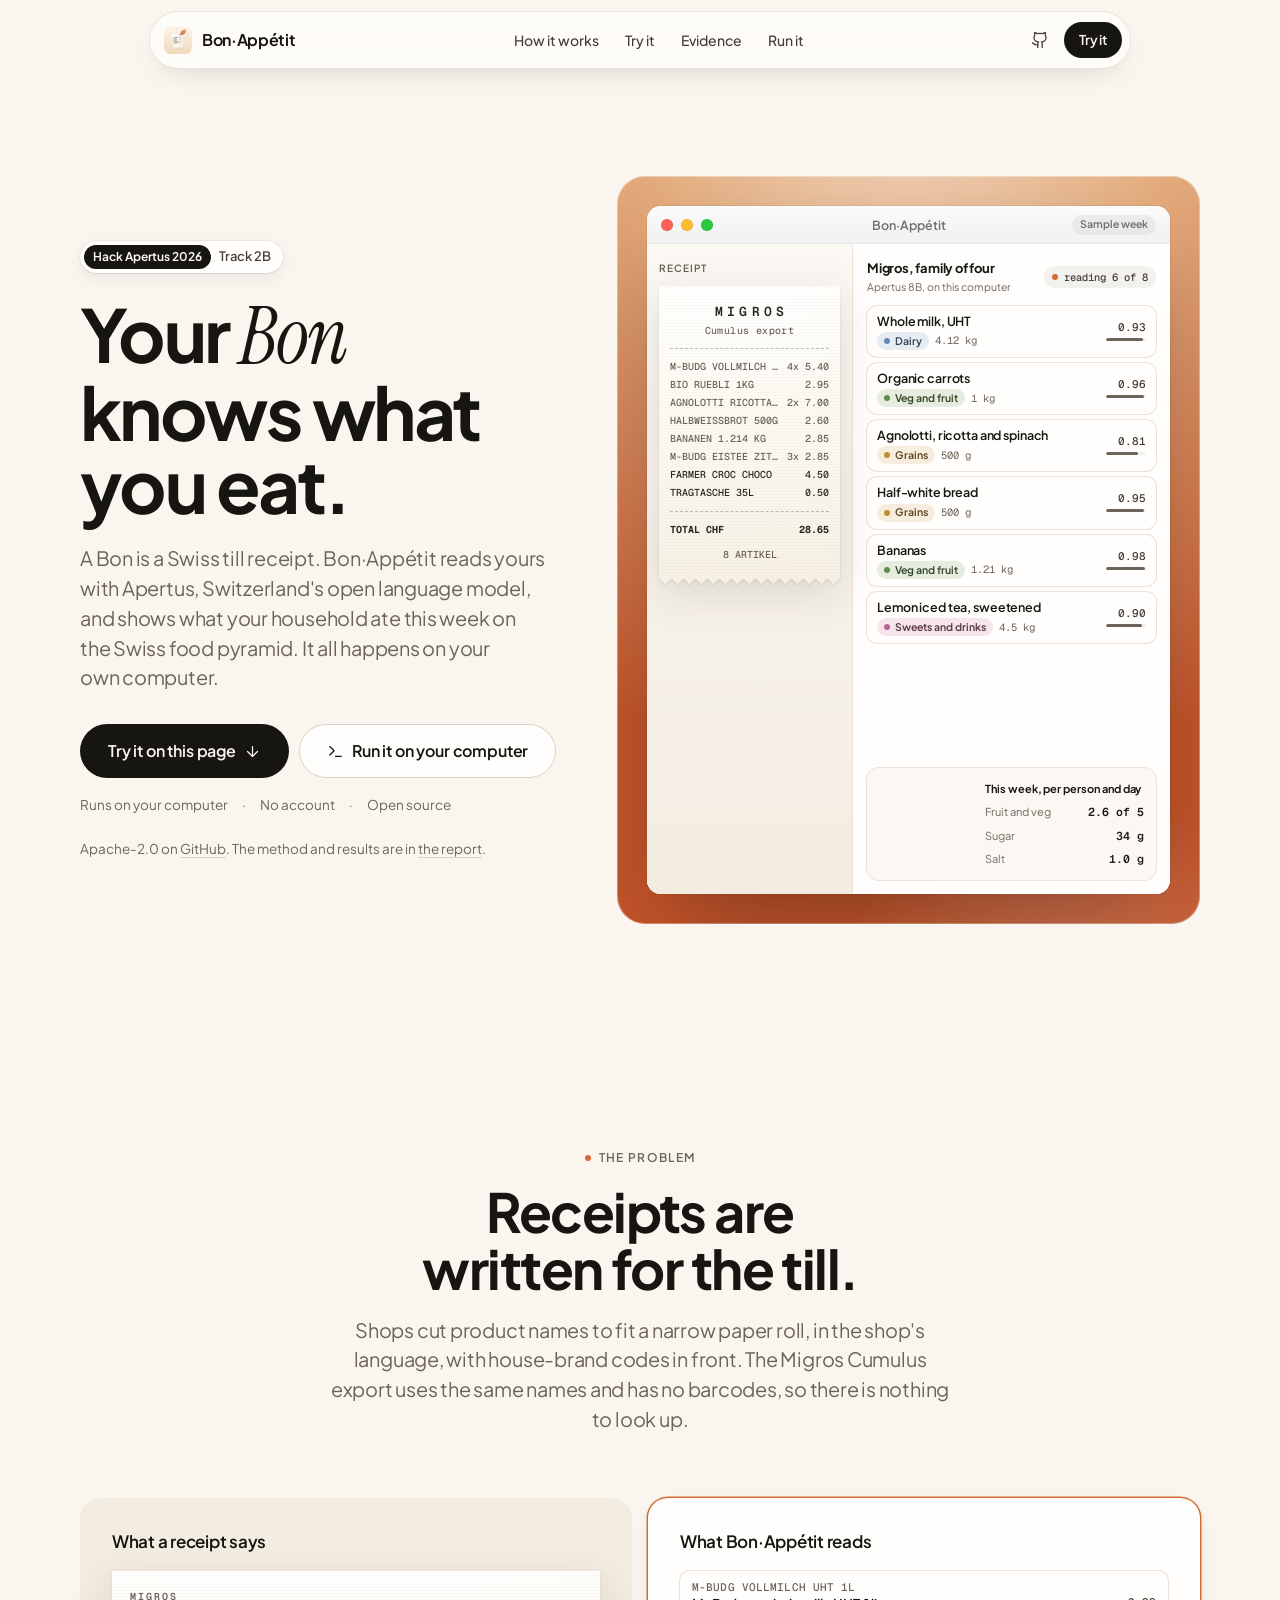
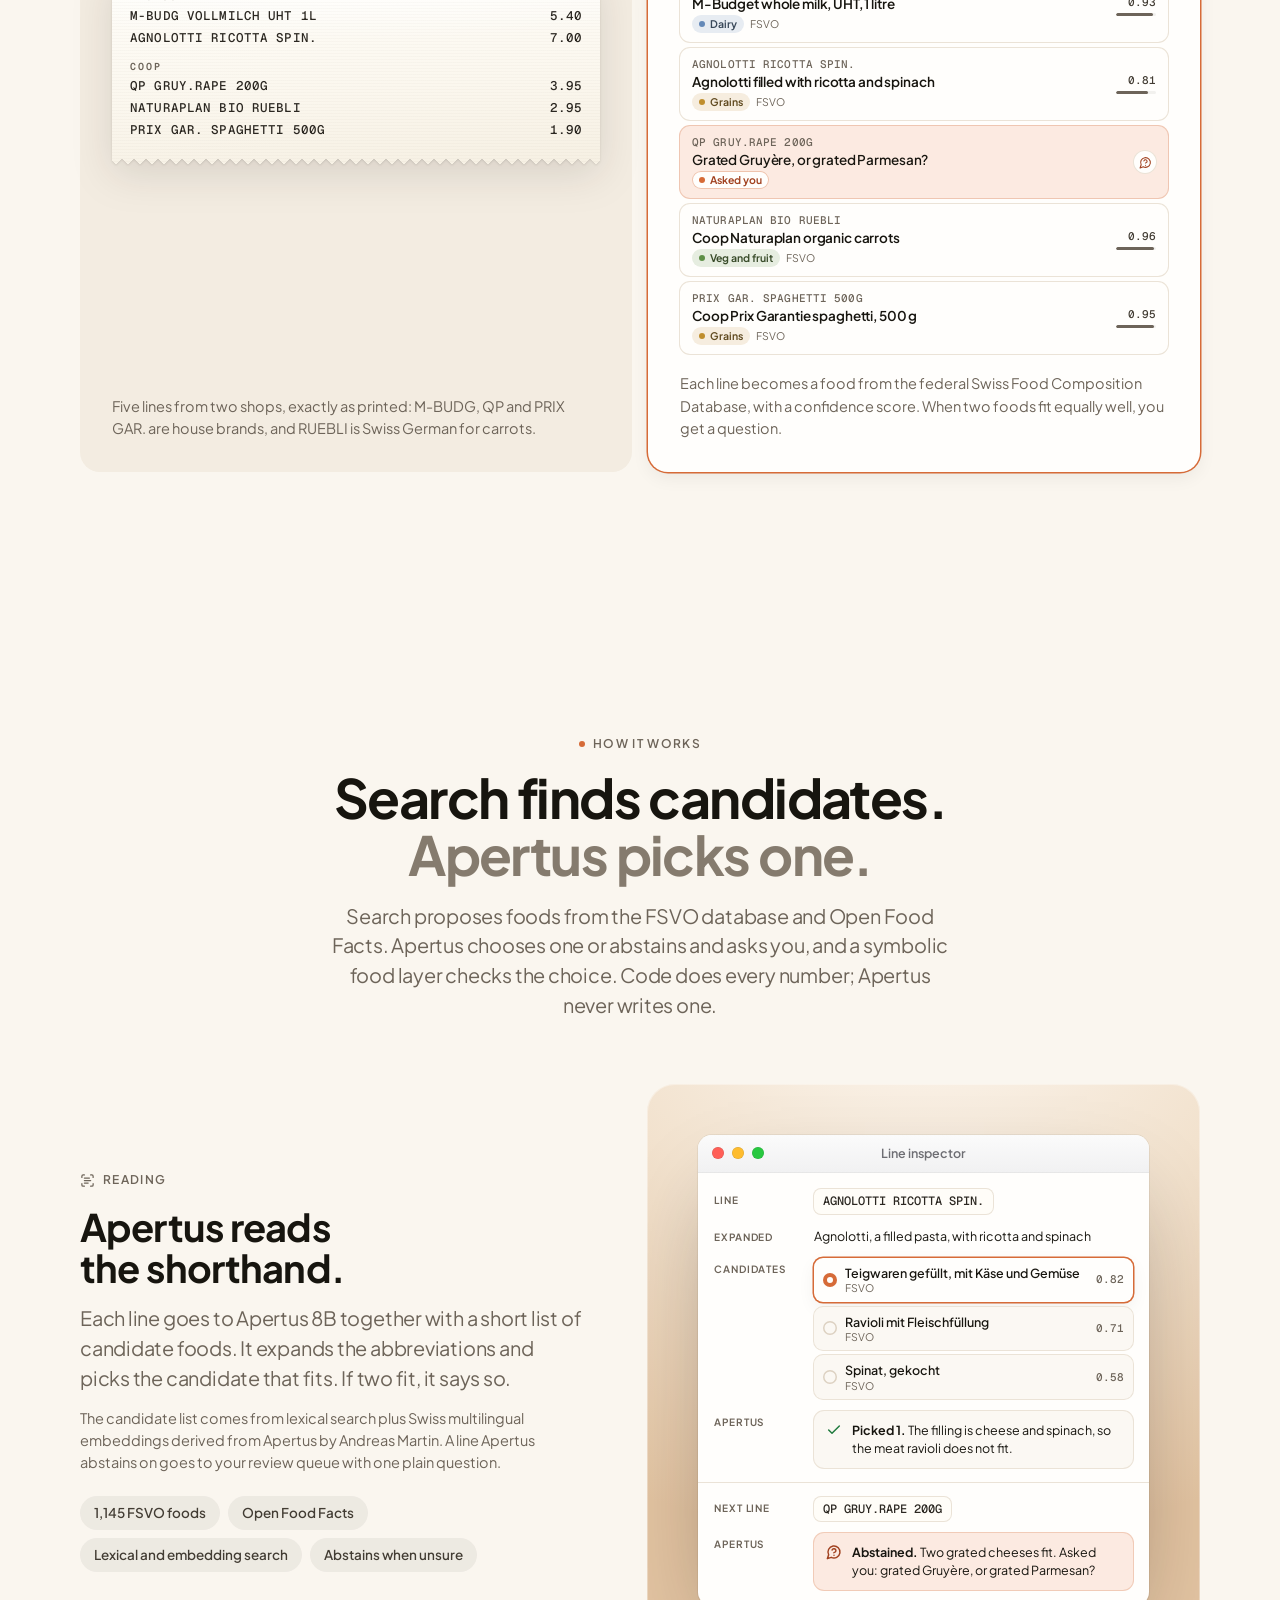
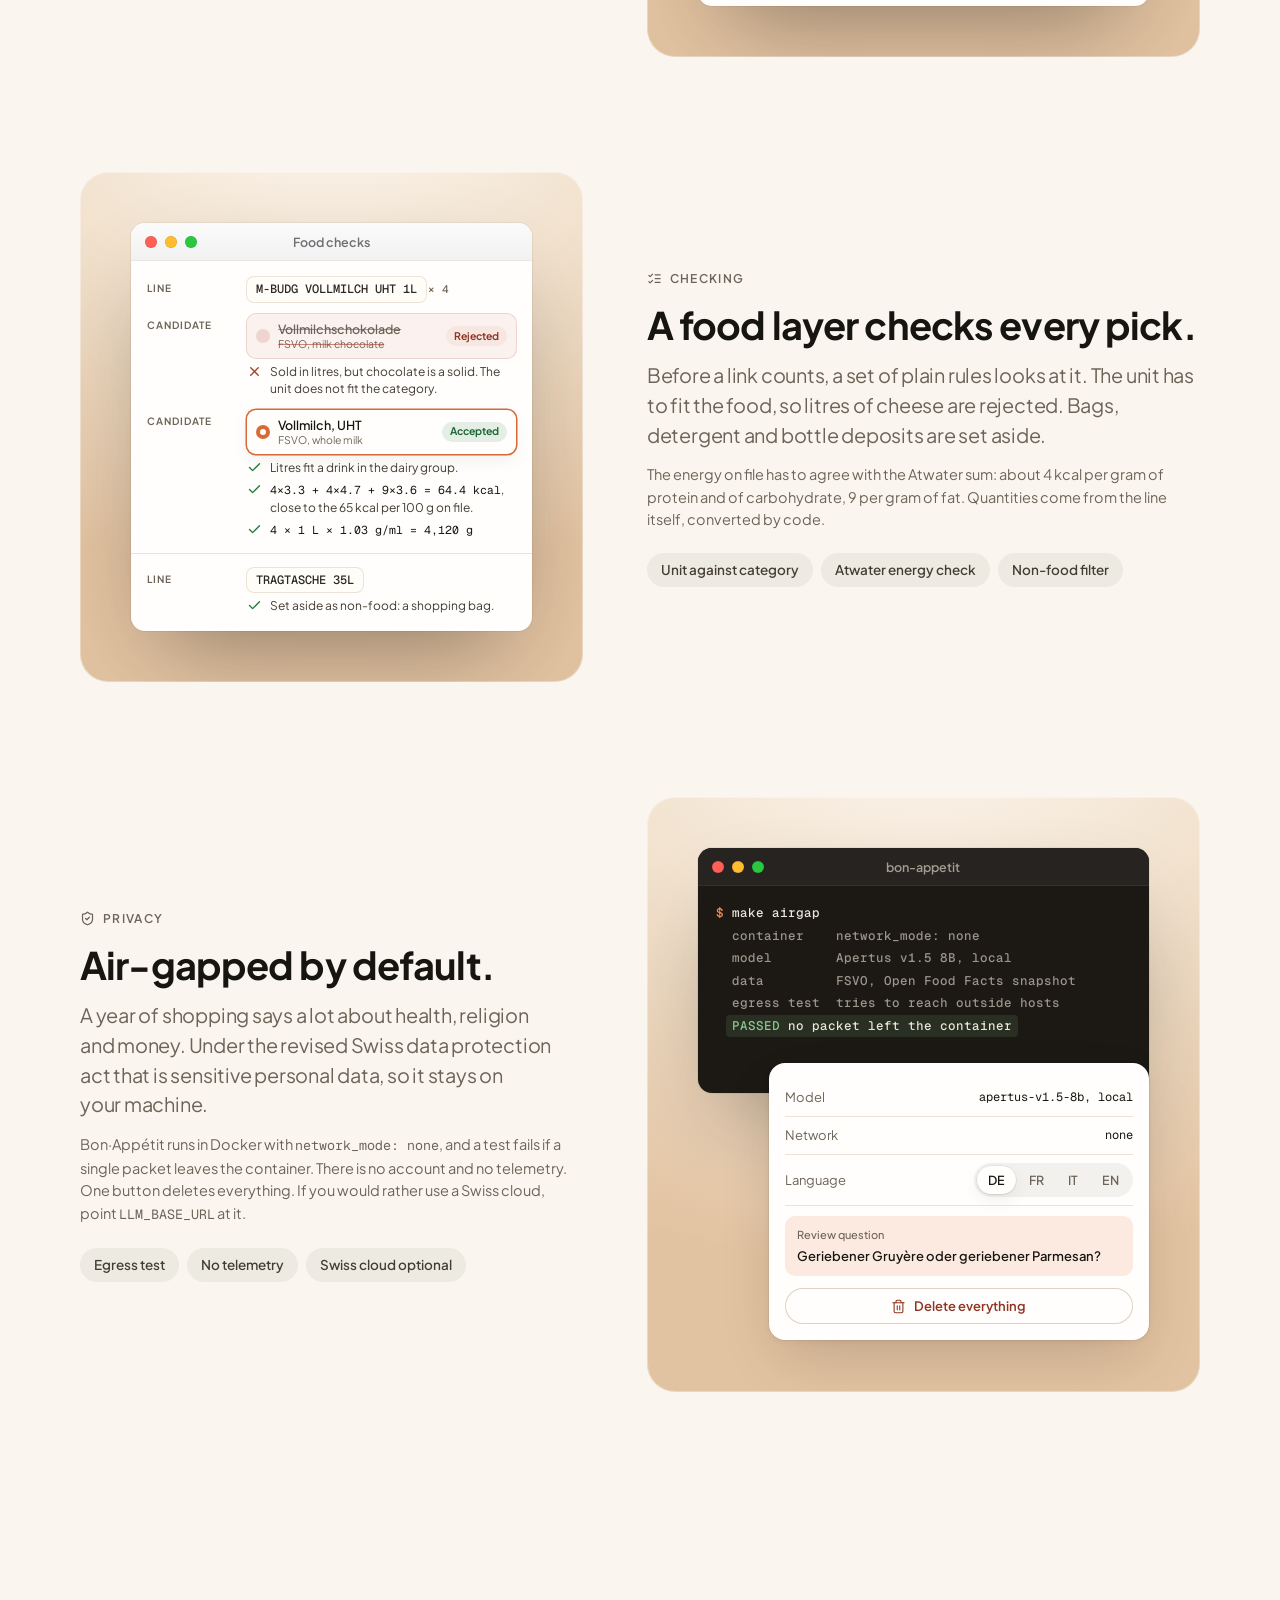
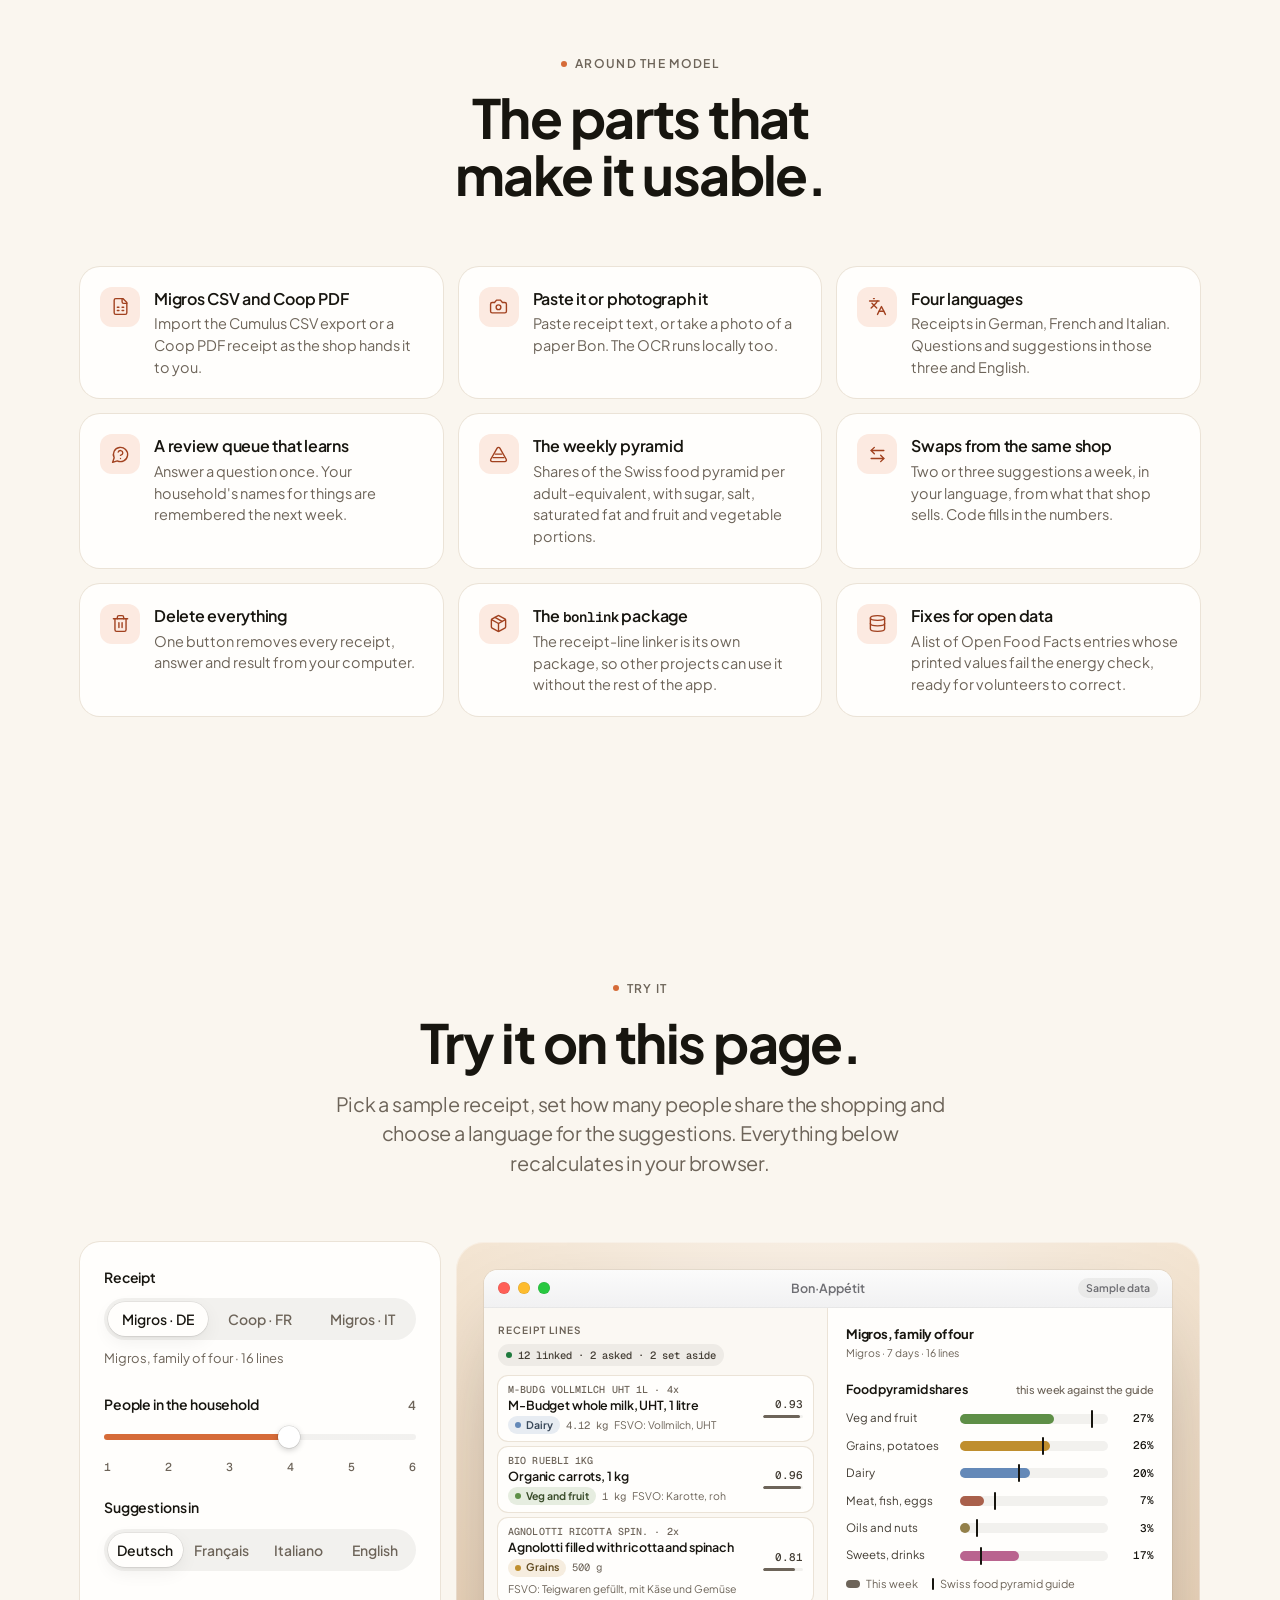
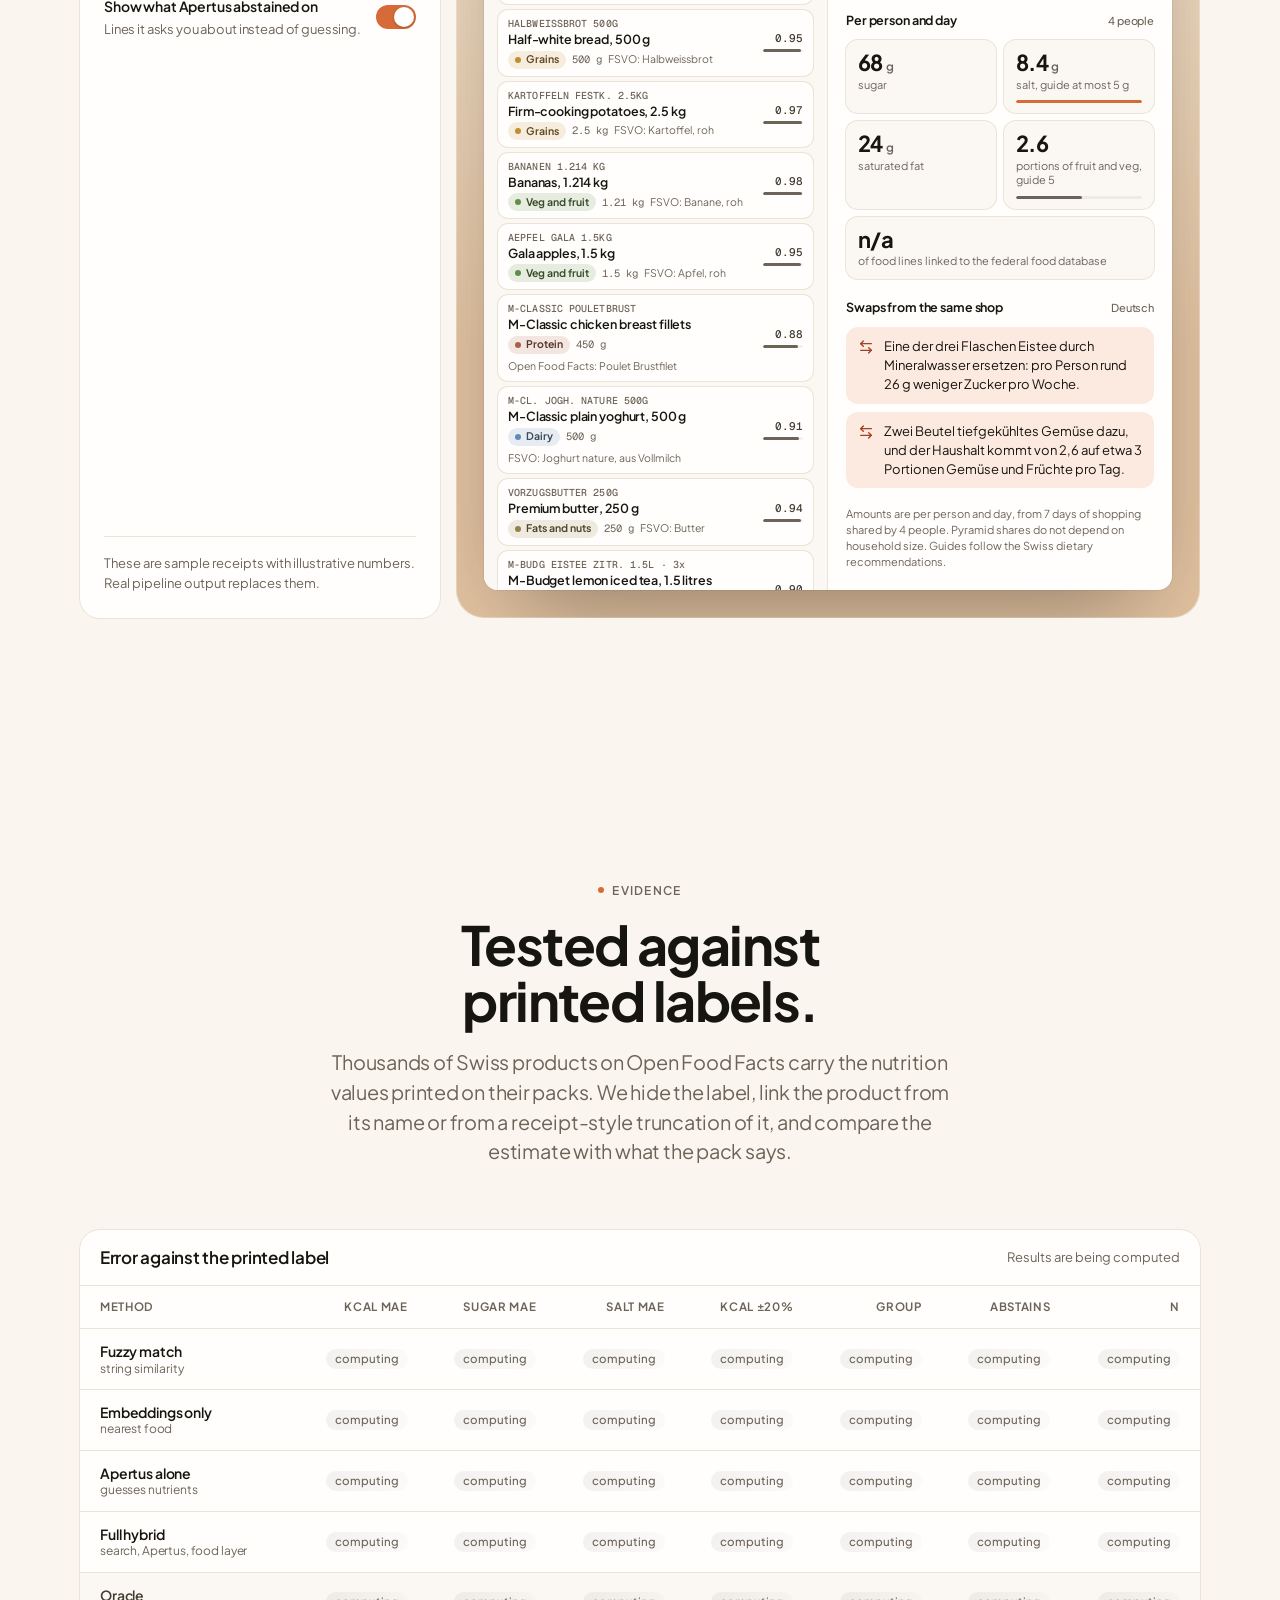
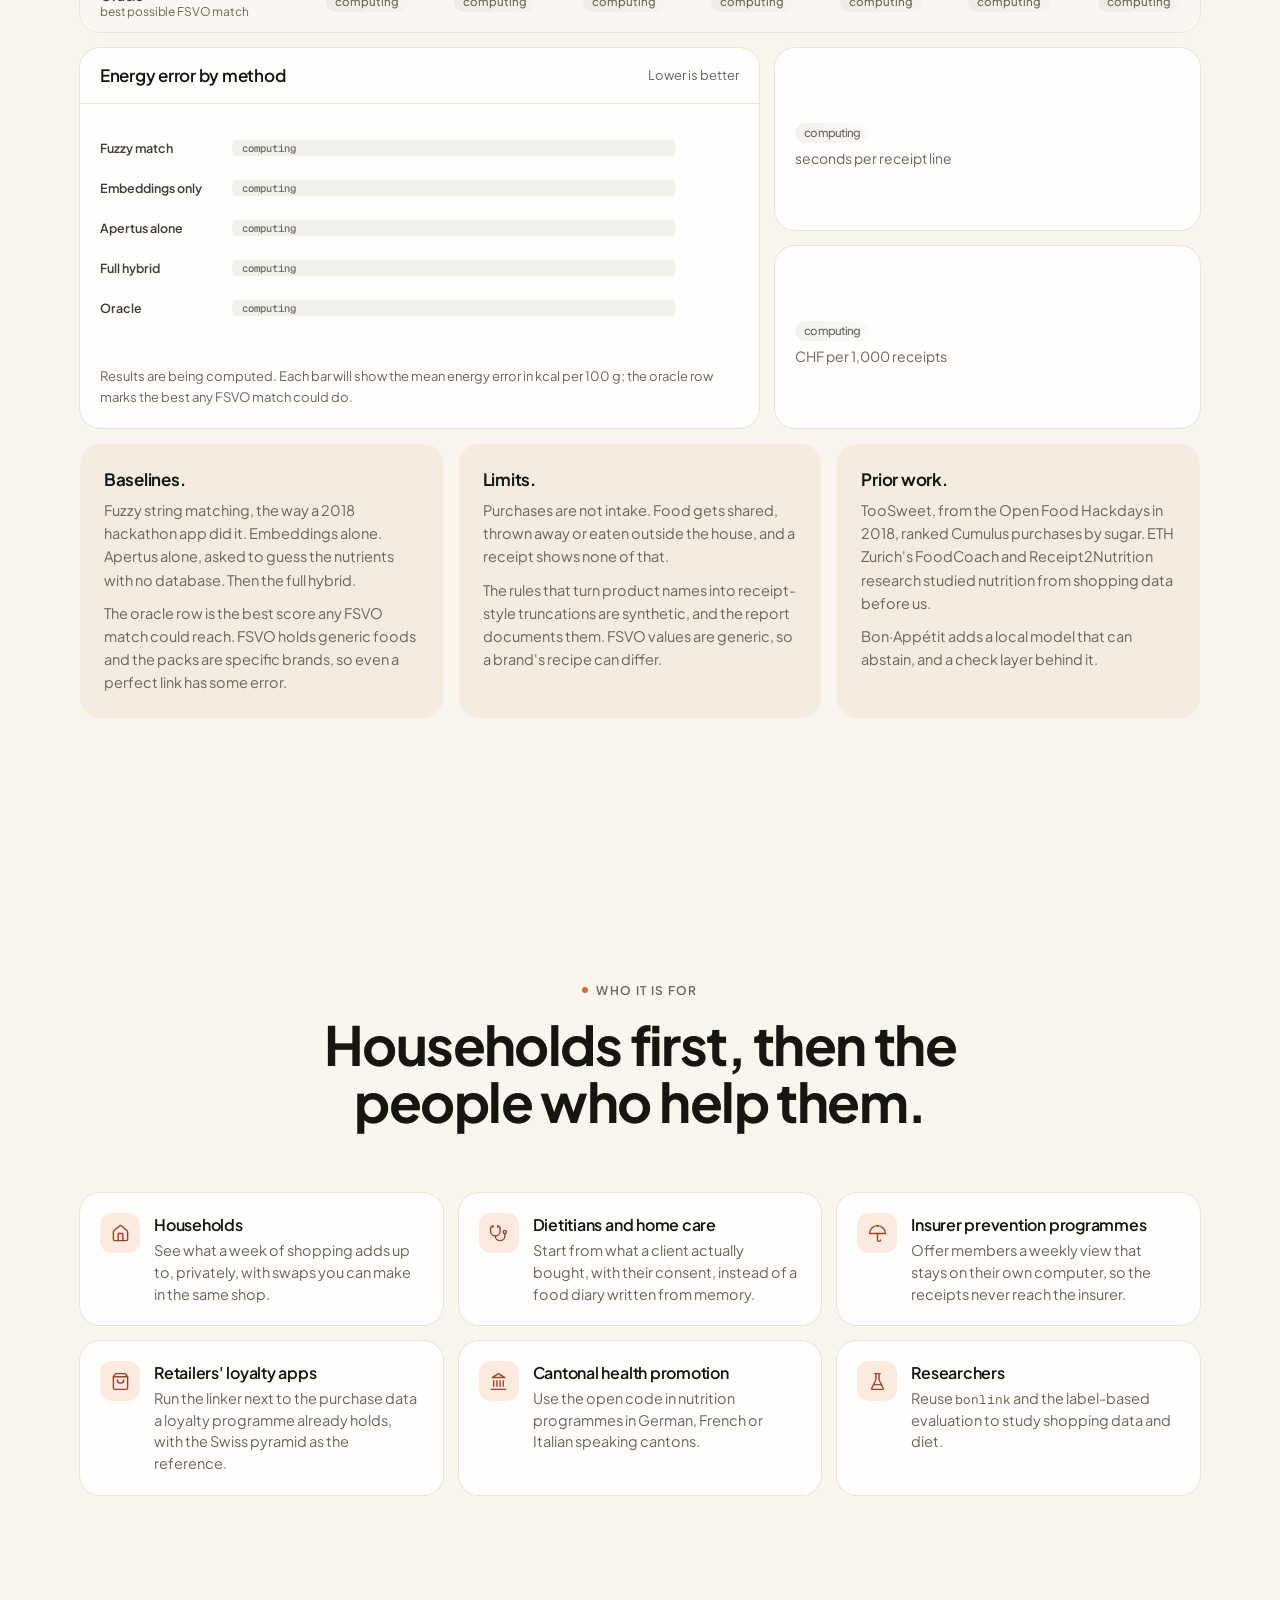
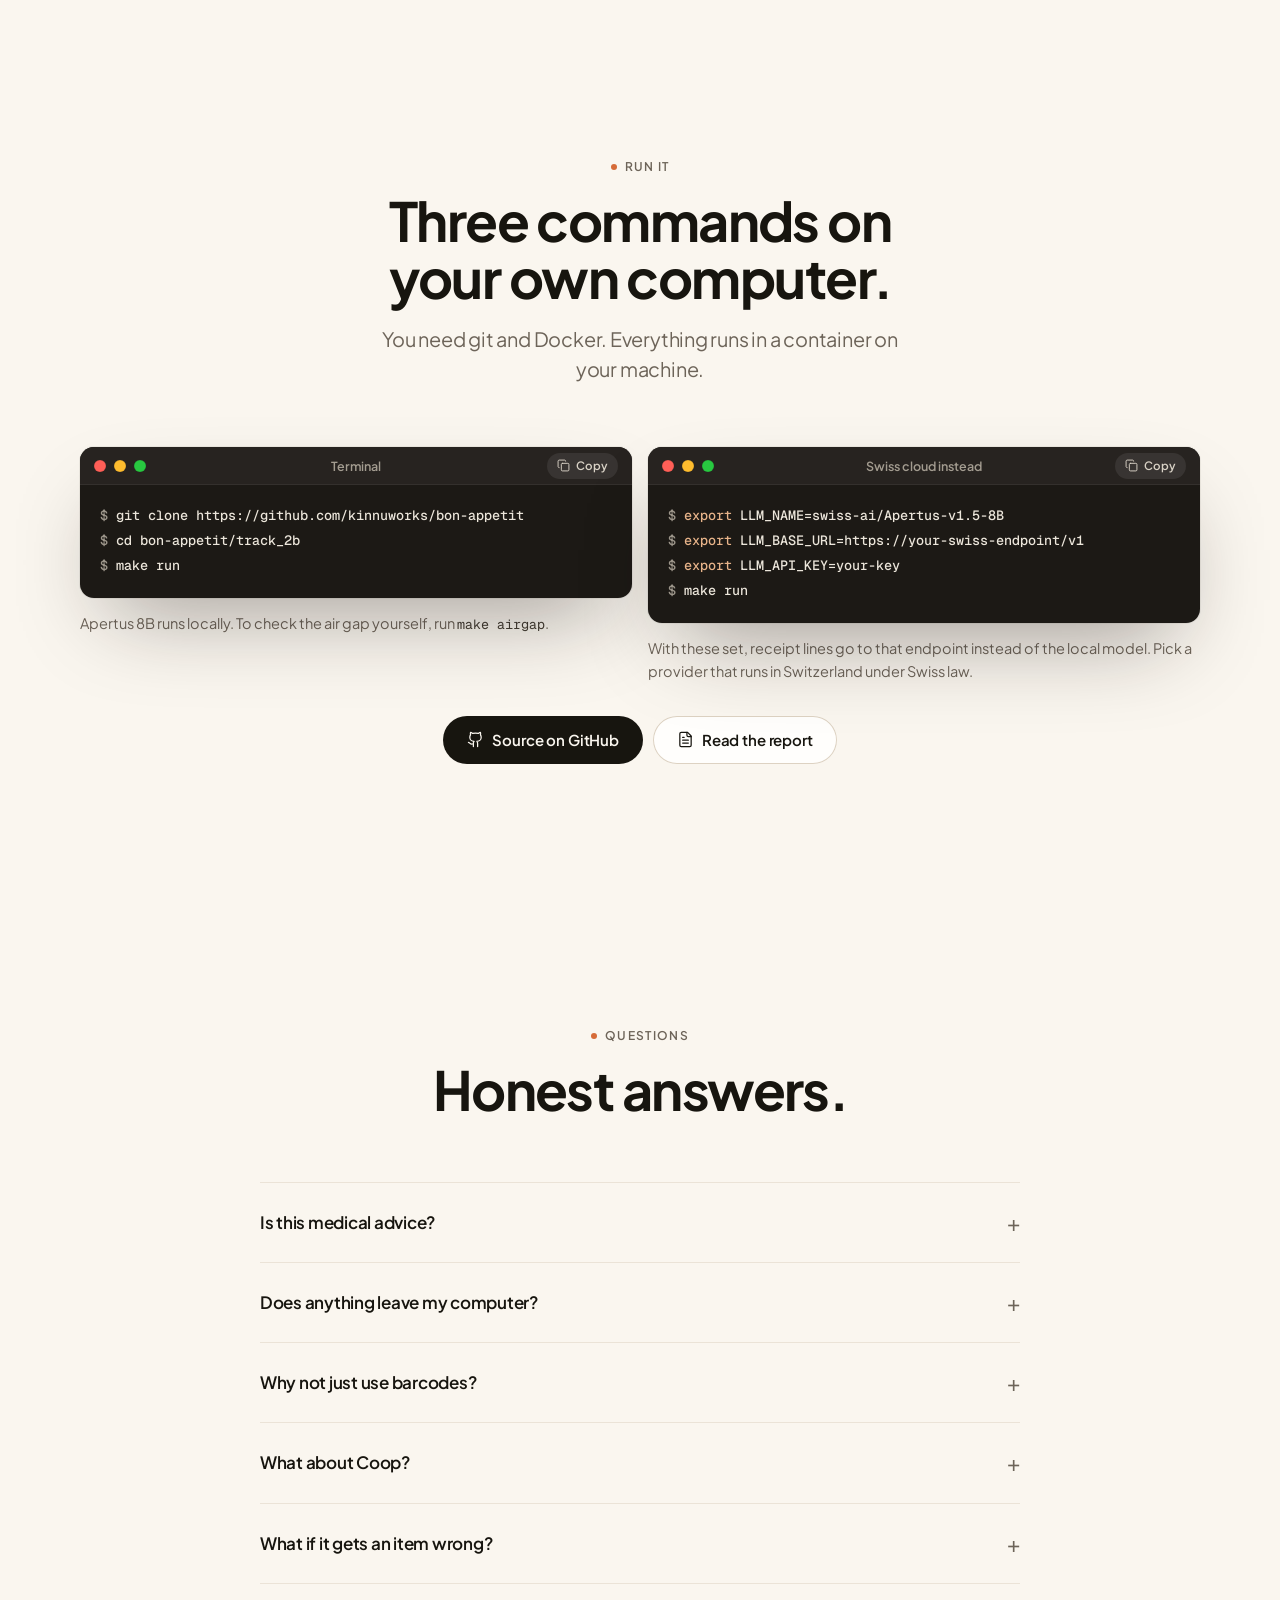
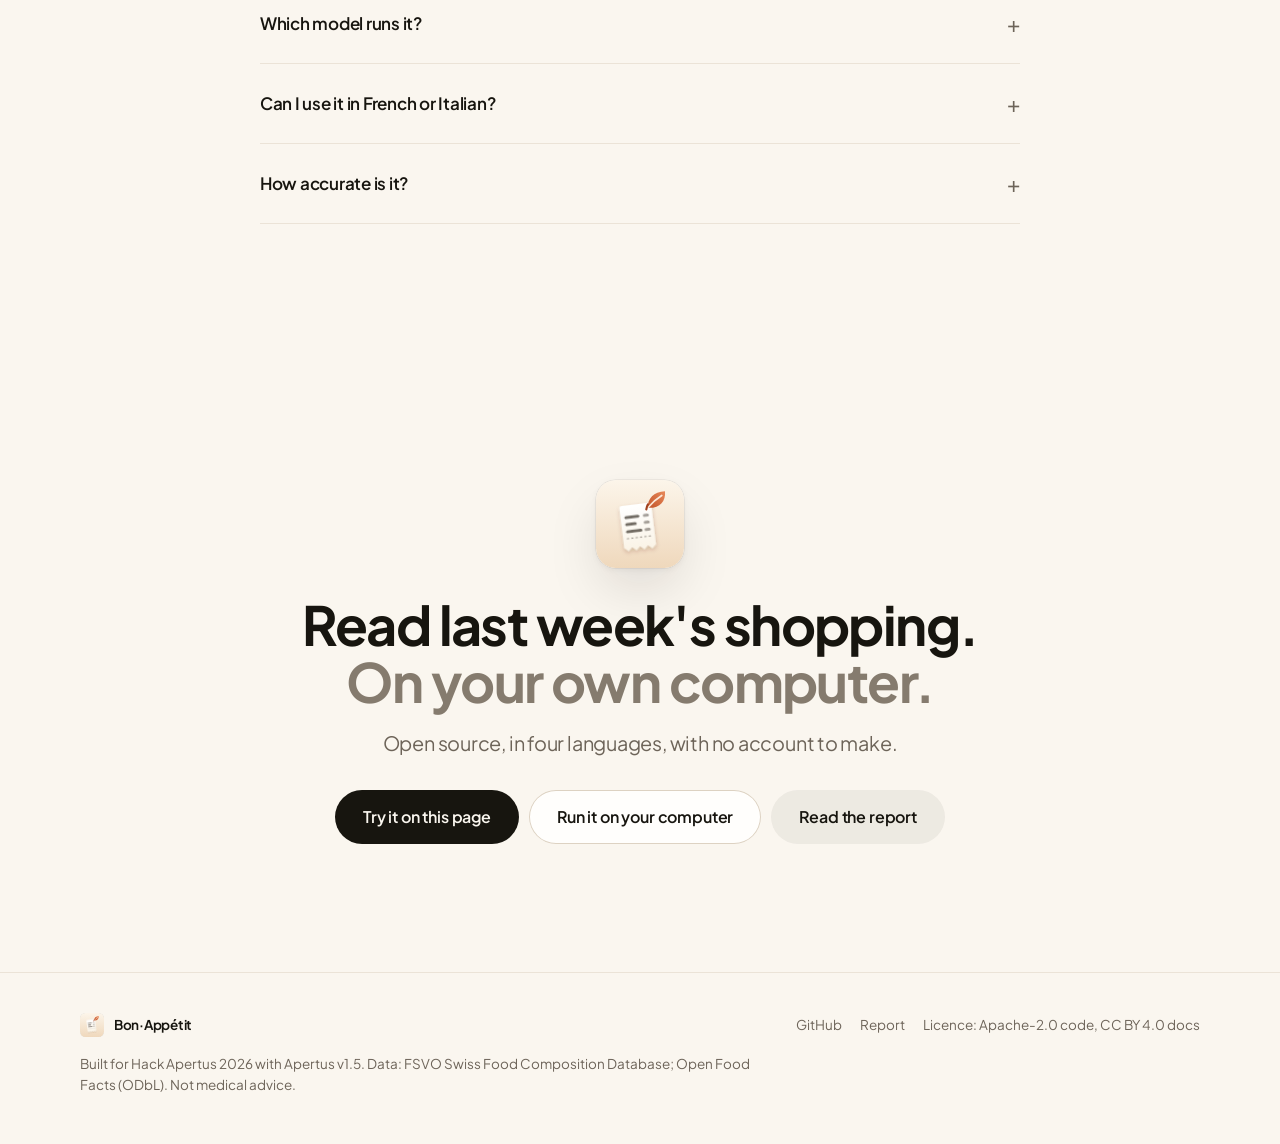
==== commit 1caceb58: "Evaluation set, scorer, docs, open-data energy check, site data wiring Co-Authored-By: Claude Opus 5" ====
--- a/track_2b/site/index.html
+++ b/track_2b/site/index.html
@@ -148,8 +148,8 @@
                 <div class="mini-stats">
                   <div class="mini-stats__title">This week, per person and day</div>
                   <div class="mini-stat"><span>Fruit and veg</span><b>2.6 of 5</b></div>
-                  <div class="mini-stat"><span>Sugar</span><b>68 g</b></div>
-                  <div class="mini-stat"><span>Ultra-processed</span><b>31%</b></div>
+                  <div class="mini-stat"><span>Sugar</span><b>34 g</b></div>
+                  <div class="mini-stat"><span>Salt</span><b>1.0 g</b></div>
                 </div>
               </div>
             </div>
@@ -350,7 +350,7 @@
       <div class="tile reveal" style="--i:1"><span class="icon-tile"><svg class="i" aria-hidden="true"><use href="#i-camera"/></svg></span><div><h3 class="t-title">Paste it or photograph it</h3><p>Paste receipt text, or take a photo of a paper Bon. The OCR runs locally too.</p></div></div>
       <div class="tile reveal" style="--i:2"><span class="icon-tile"><svg class="i" aria-hidden="true"><use href="#i-languages"/></svg></span><div><h3 class="t-title">Four languages</h3><p>Receipts in German, French and Italian. Questions and suggestions in those three and English.</p></div></div>
       <div class="tile reveal"><span class="icon-tile"><svg class="i" aria-hidden="true"><use href="#i-ask"/></svg></span><div><h3 class="t-title">A review queue that learns</h3><p>Answer a question once. Your household's names for things are remembered the next week.</p></div></div>
-      <div class="tile reveal" style="--i:1"><span class="icon-tile"><svg class="i" aria-hidden="true"><use href="#i-pyramid"/></svg></span><div><h3 class="t-title">The weekly pyramid</h3><p>Shares of the Swiss food pyramid per adult-equivalent, with sugar, salt, saturated fat, fruit and vegetable portions and the ultra-processed share.</p></div></div>
+      <div class="tile reveal" style="--i:1"><span class="icon-tile"><svg class="i" aria-hidden="true"><use href="#i-pyramid"/></svg></span><div><h3 class="t-title">The weekly pyramid</h3><p>Shares of the Swiss food pyramid per adult-equivalent, with sugar, salt, saturated fat and fruit and vegetable portions.</p></div></div>
       <div class="tile reveal" style="--i:2"><span class="icon-tile"><svg class="i" aria-hidden="true"><use href="#i-swap"/></svg></span><div><h3 class="t-title">Swaps from the same shop</h3><p>Two or three suggestions a week, in your language, from what that shop sells. Code fills in the numbers.</p></div></div>
       <div class="tile reveal"><span class="icon-tile"><svg class="i" aria-hidden="true"><use href="#i-trash"/></svg></span><div><h3 class="t-title">Delete everything</h3><p>One button removes every receipt, answer and result from your computer.</p></div></div>
       <div class="tile reveal" style="--i:1"><span class="icon-tile"><svg class="i" aria-hidden="true"><use href="#i-package"/></svg></span><div><h3 class="t-title">The <span class="t-mono">bonlink</span> package</h3><p>The receipt-line linker is its own package, so other projects can use it without the rest of the app.</p></div></div>
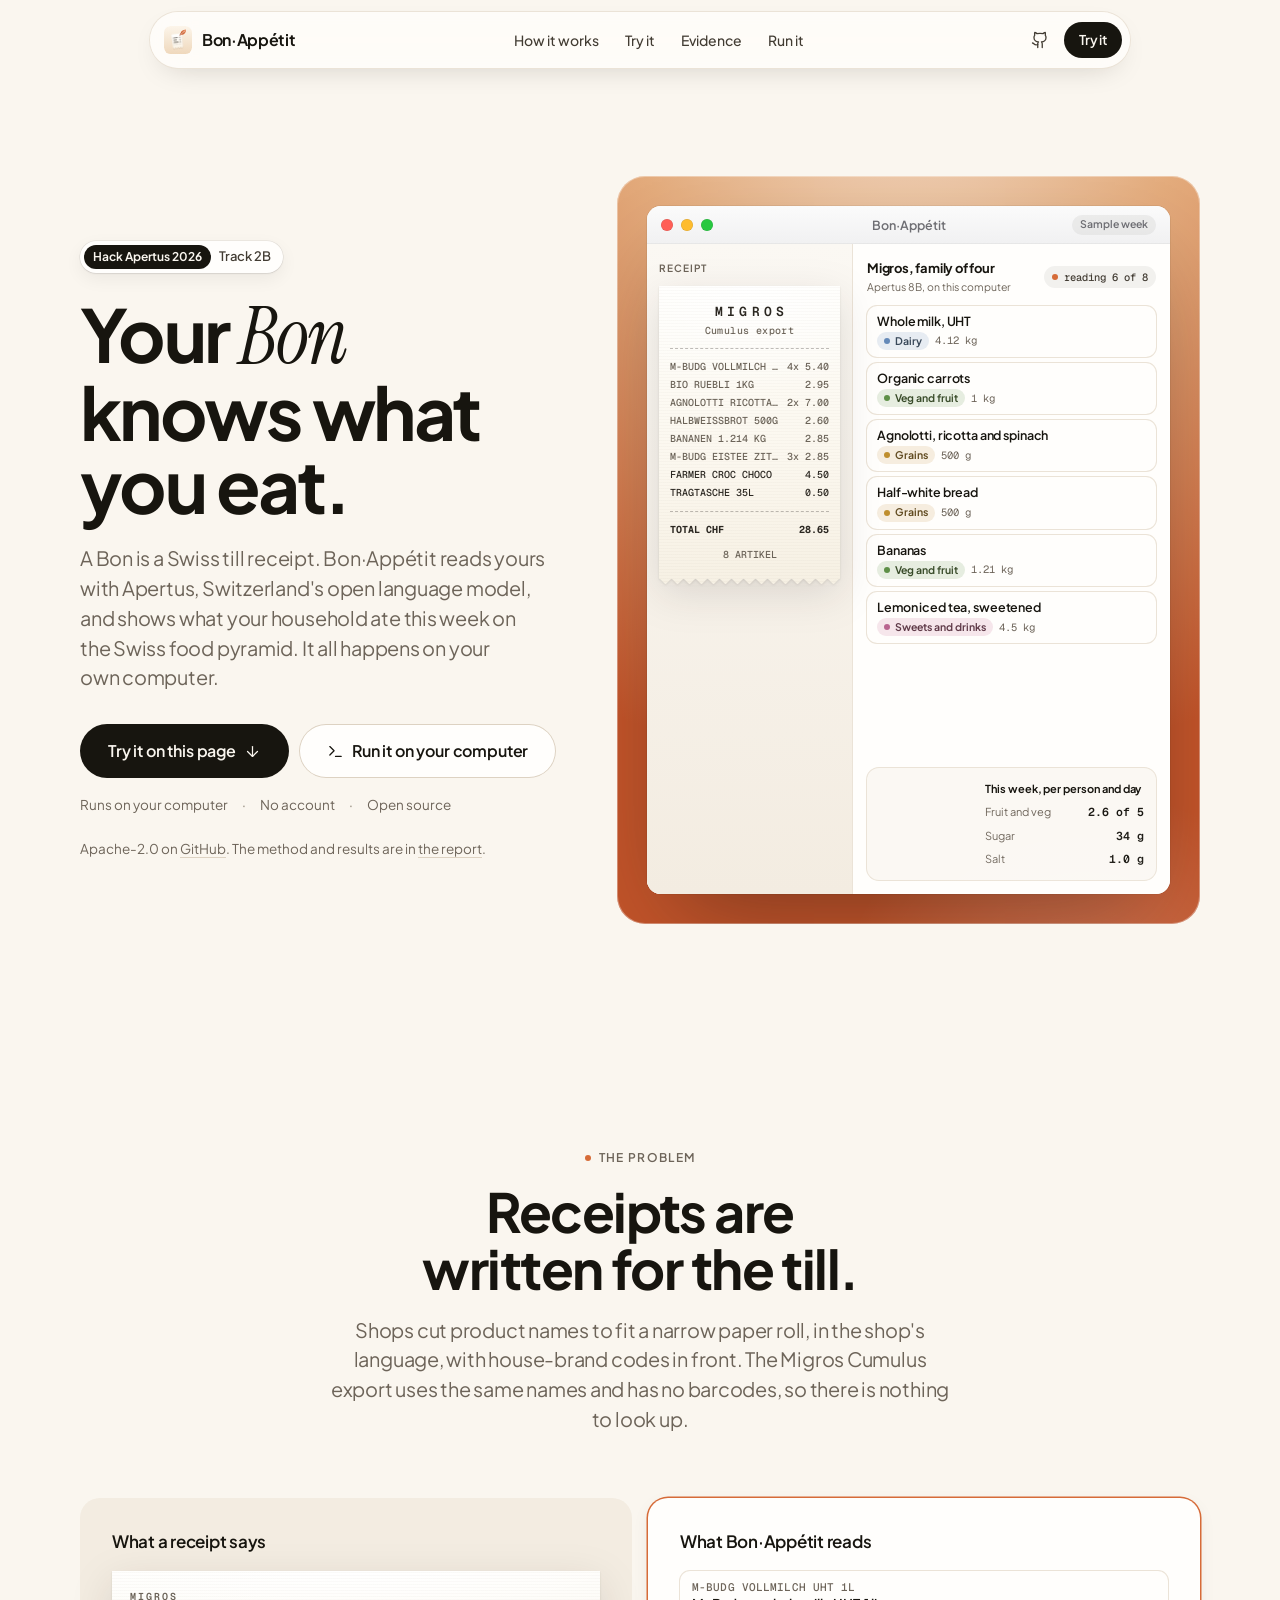
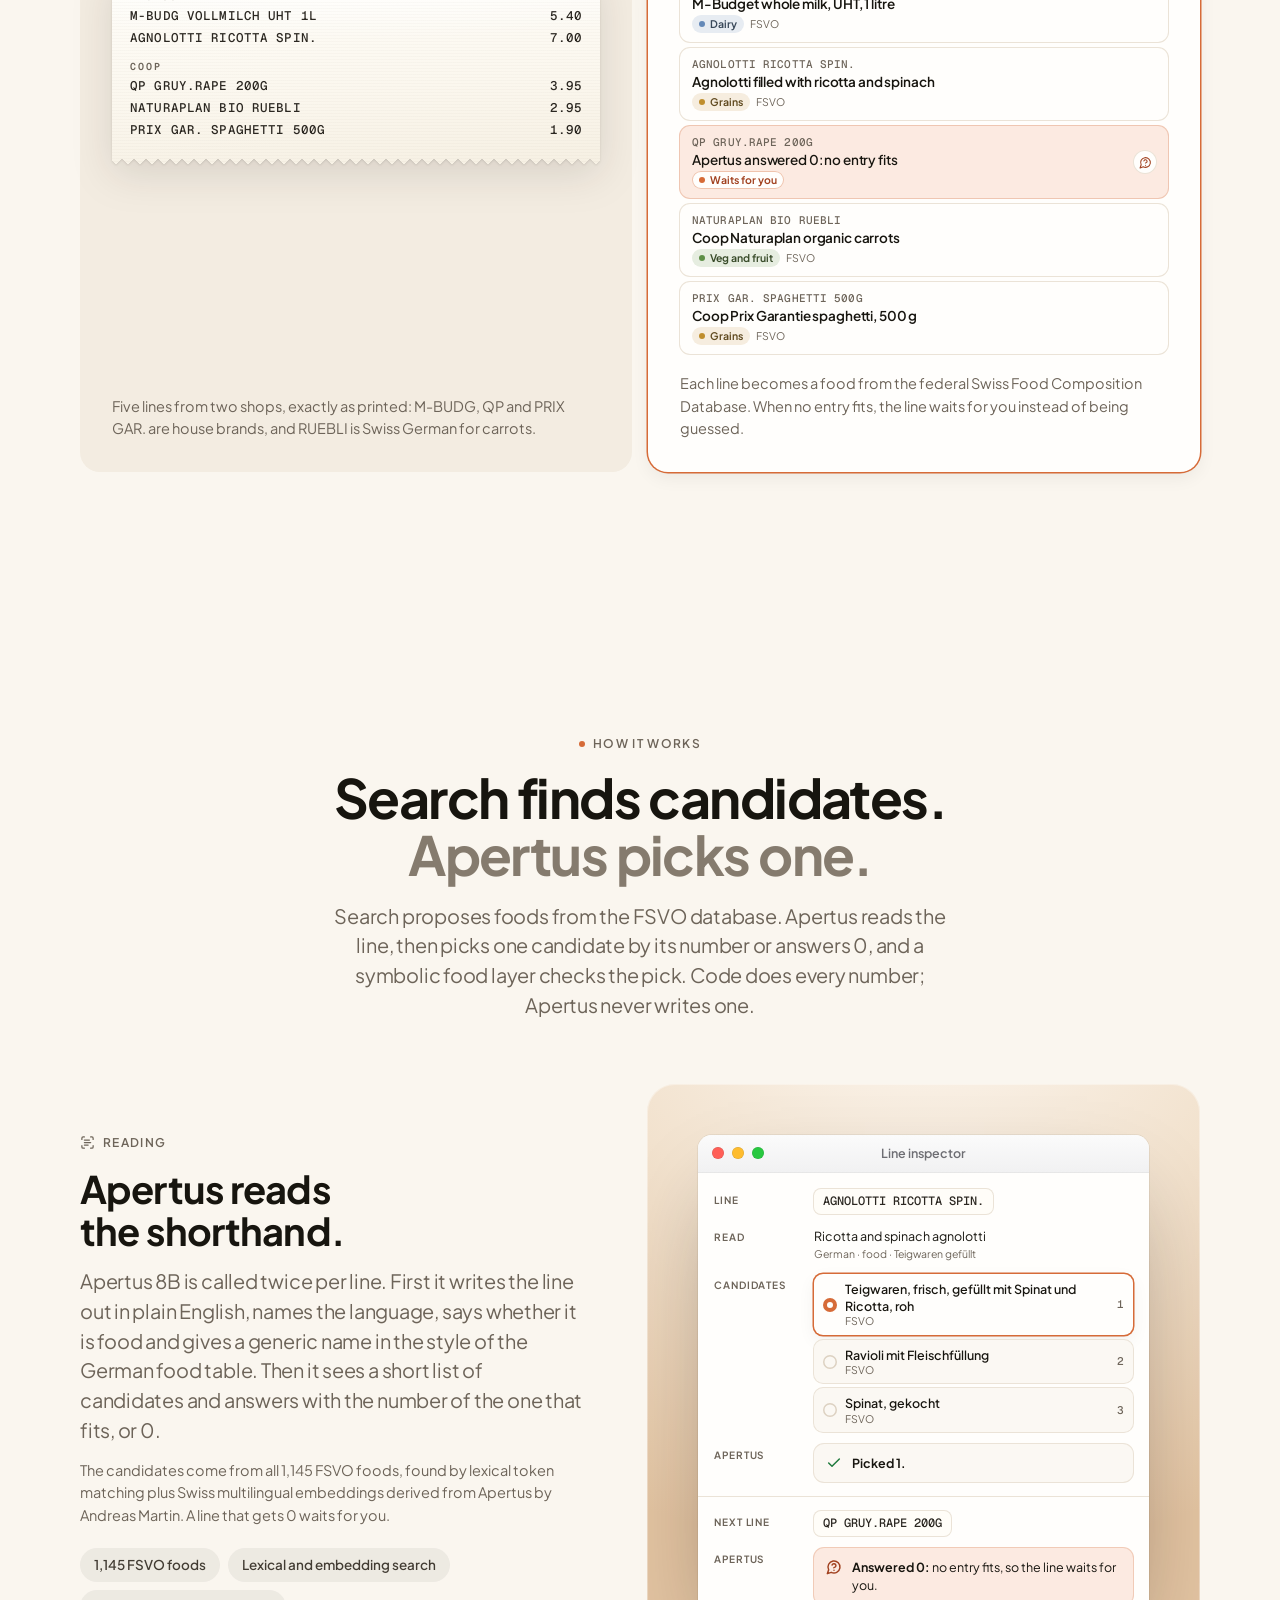
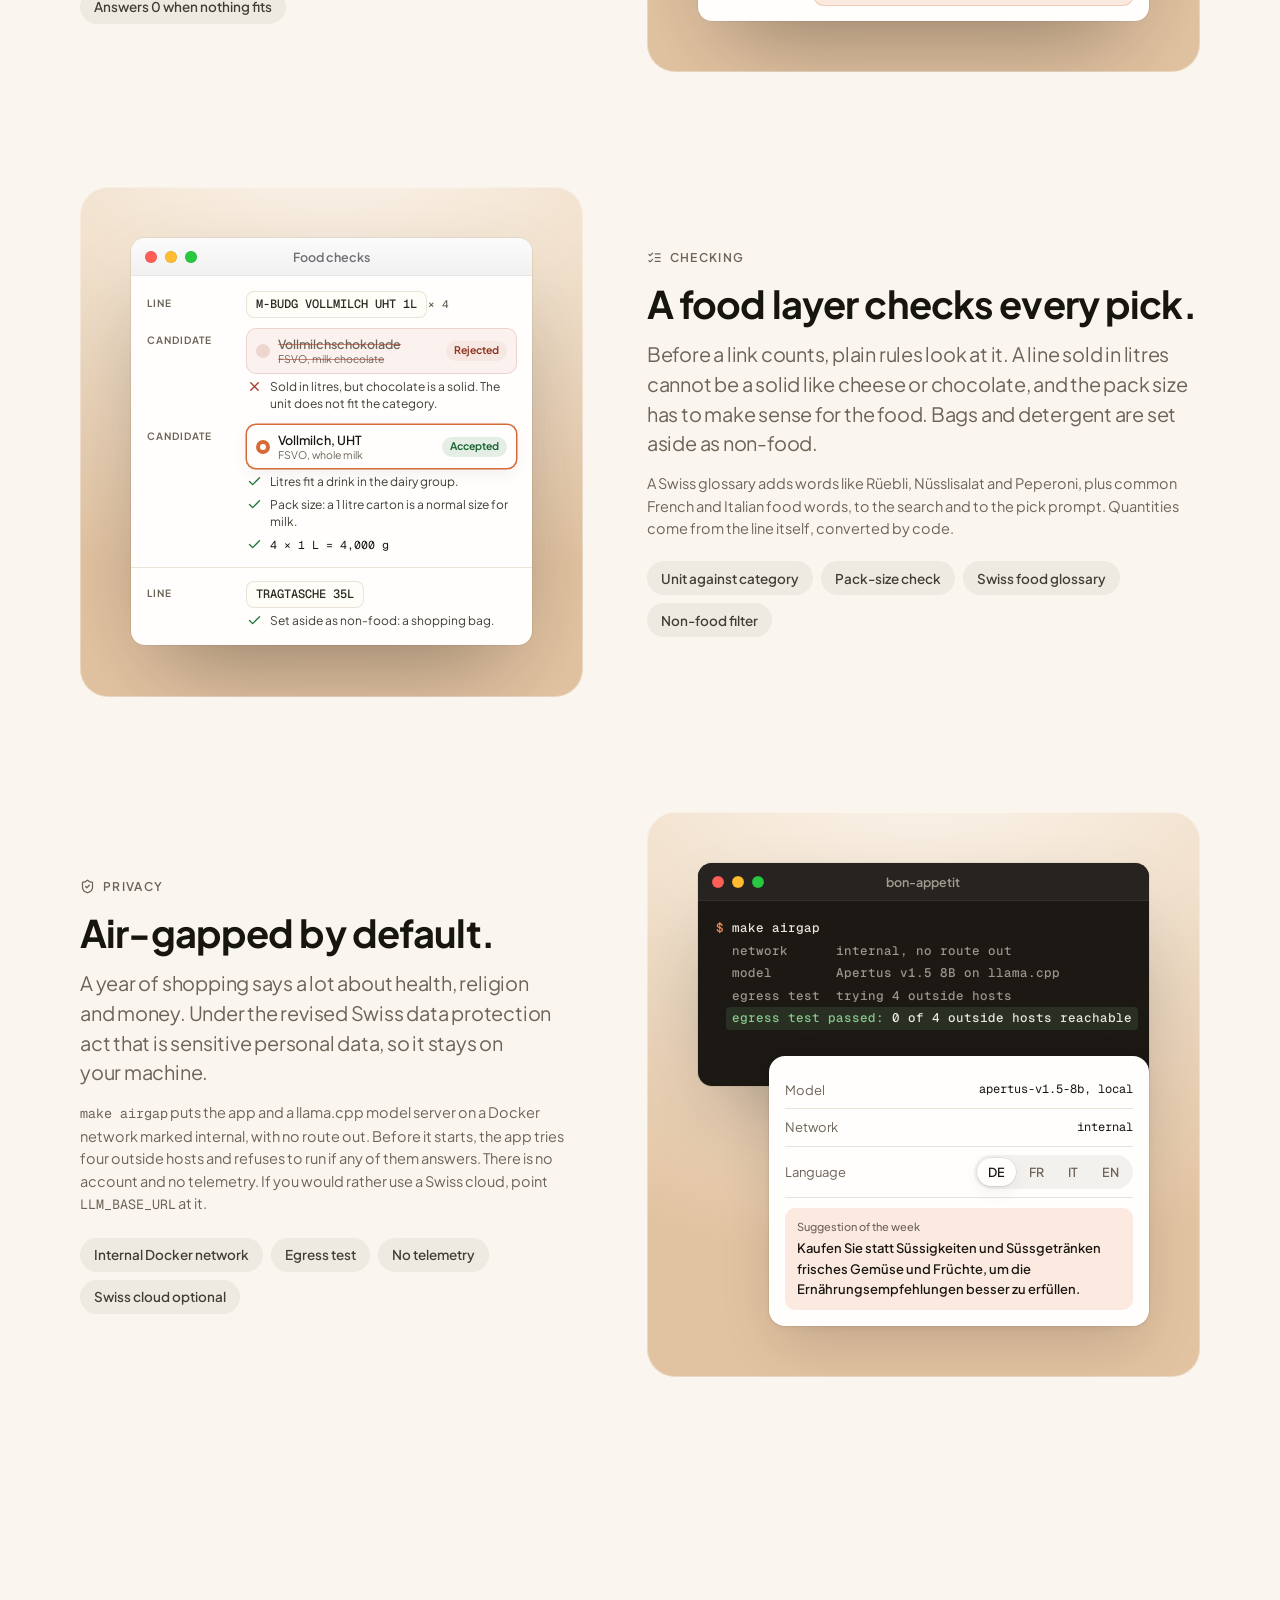
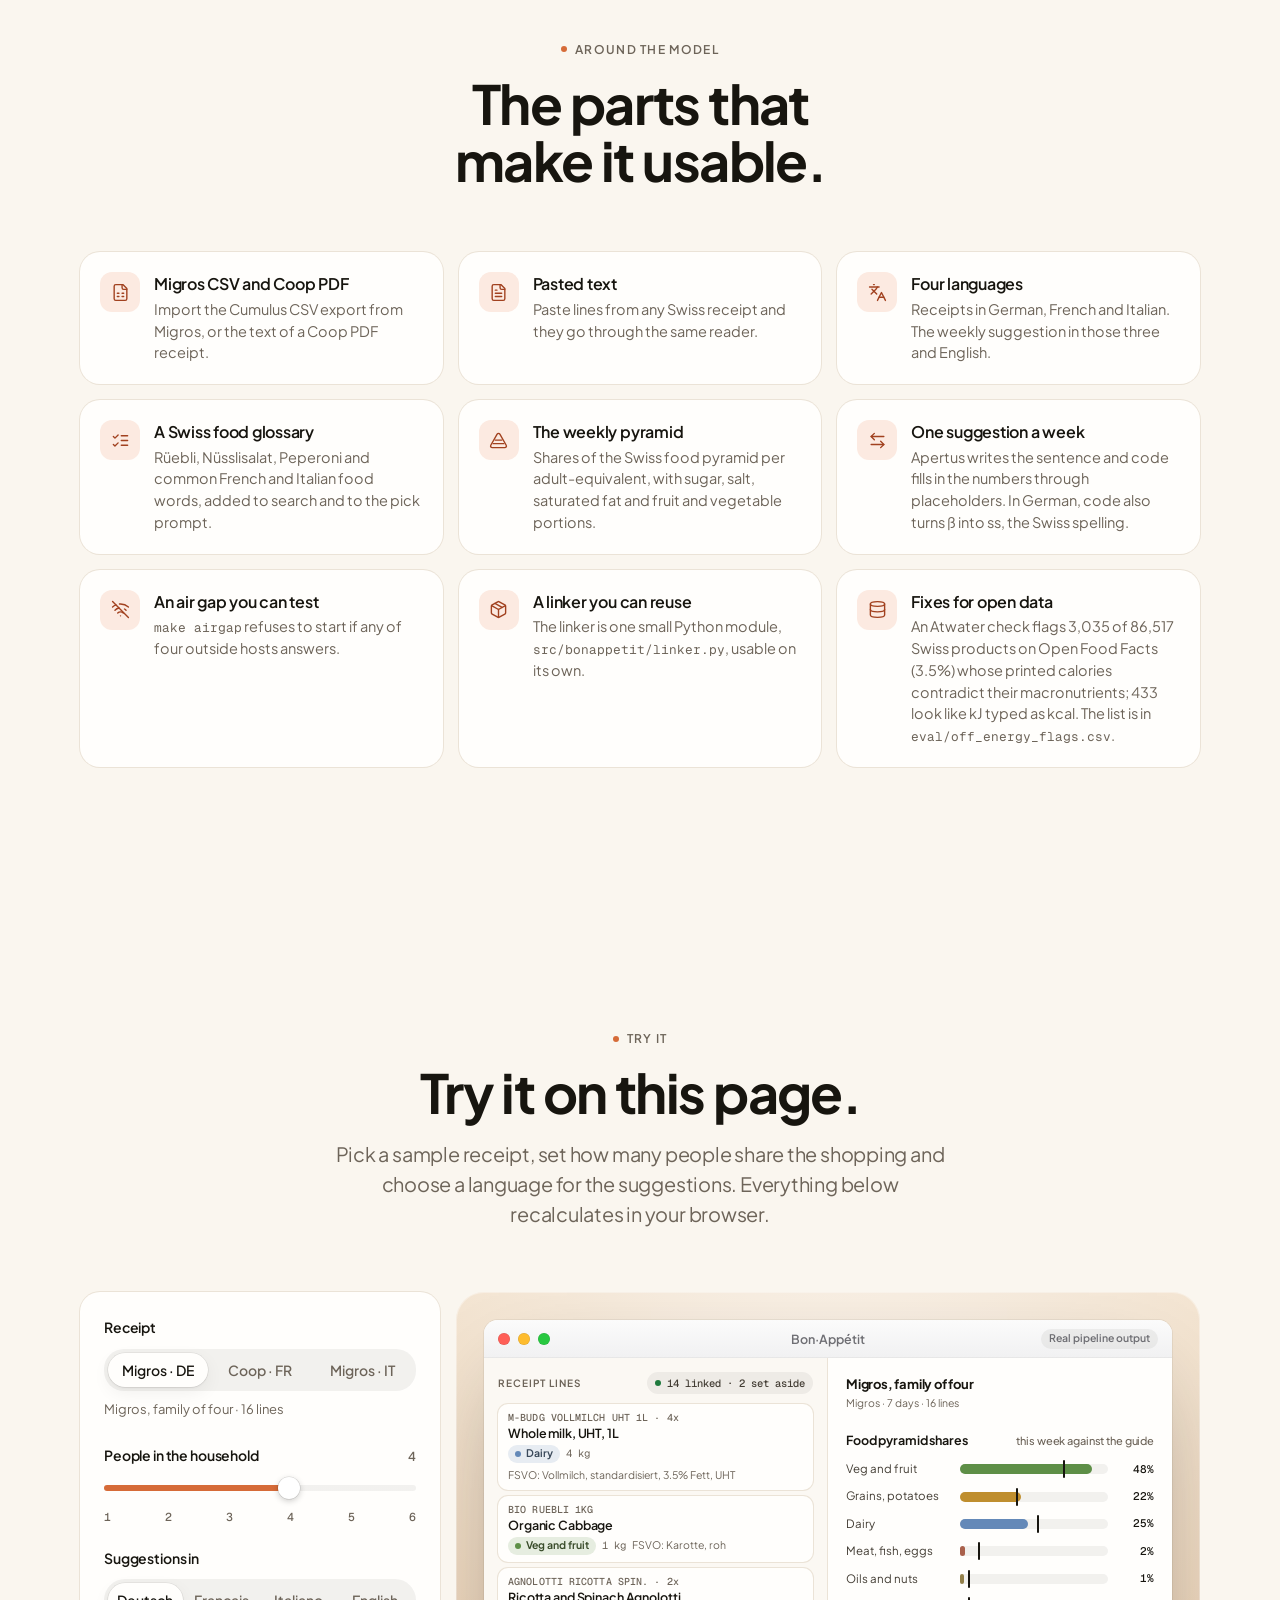
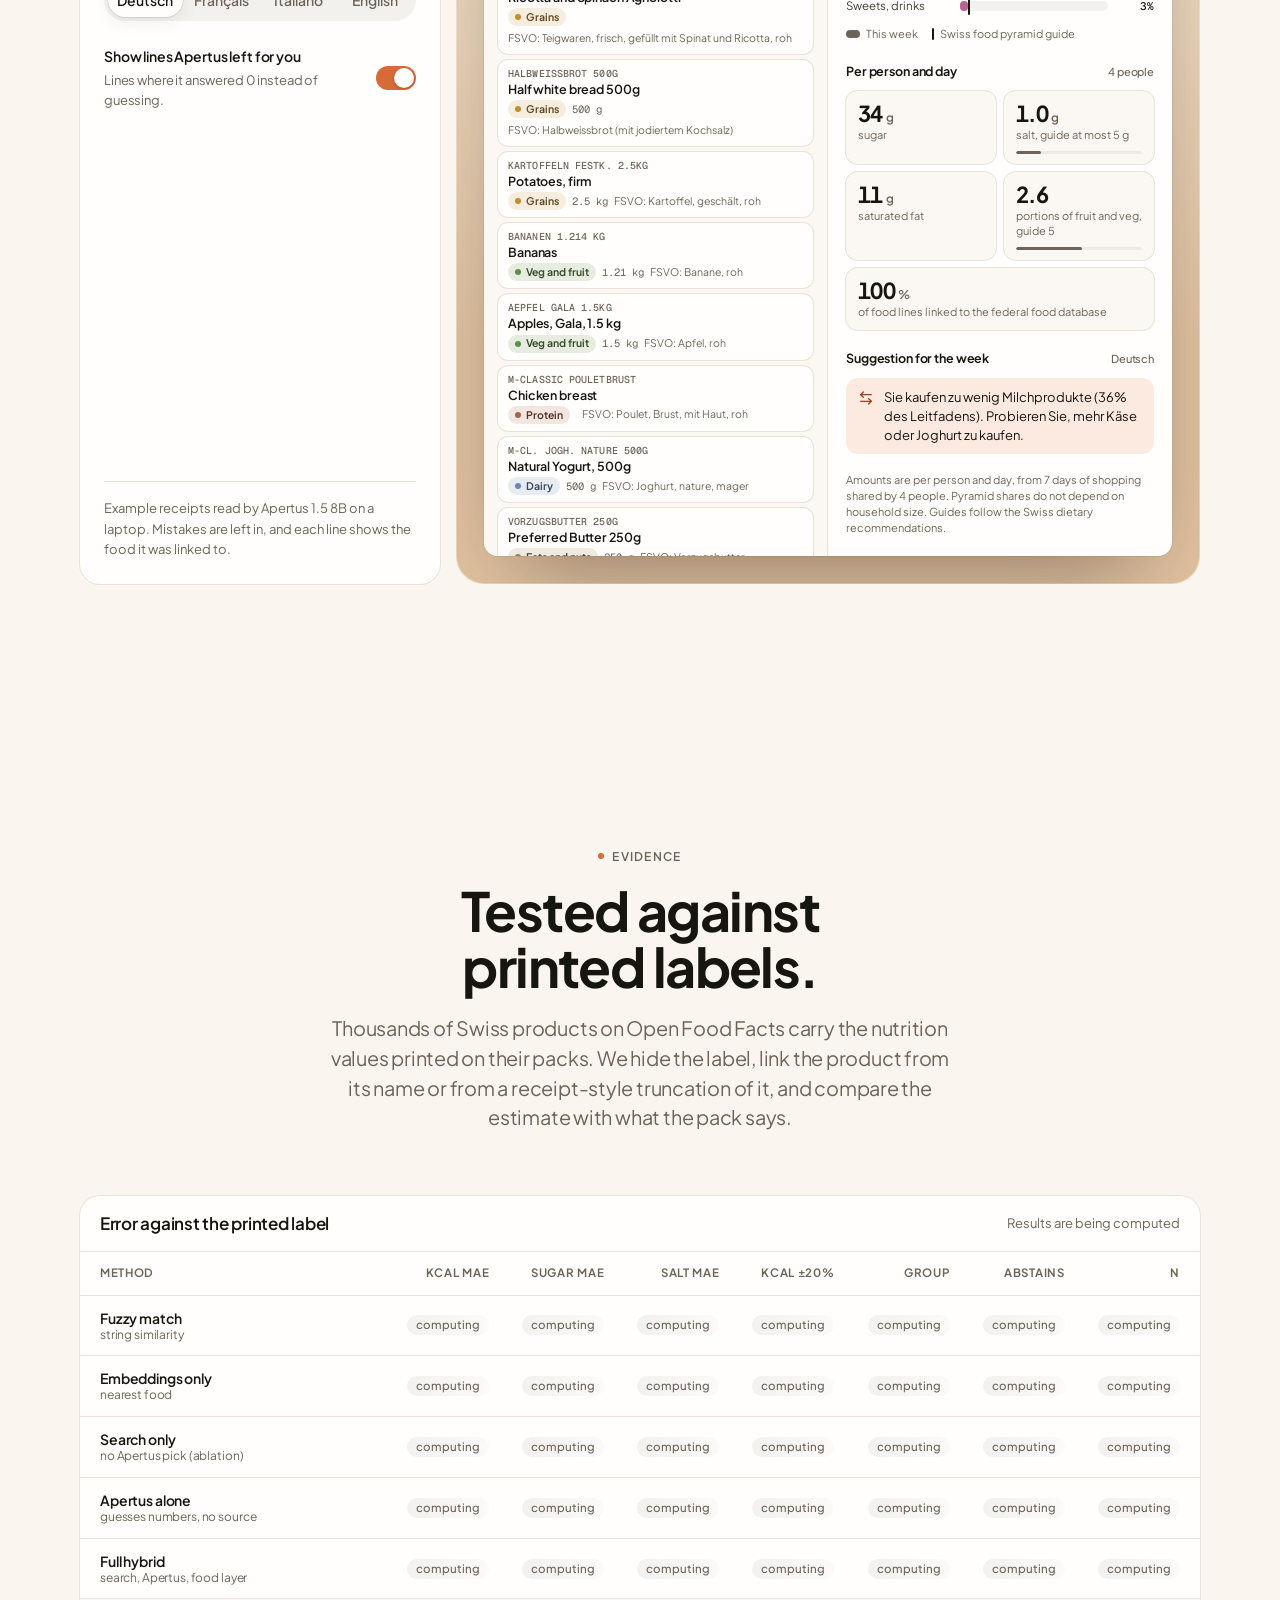
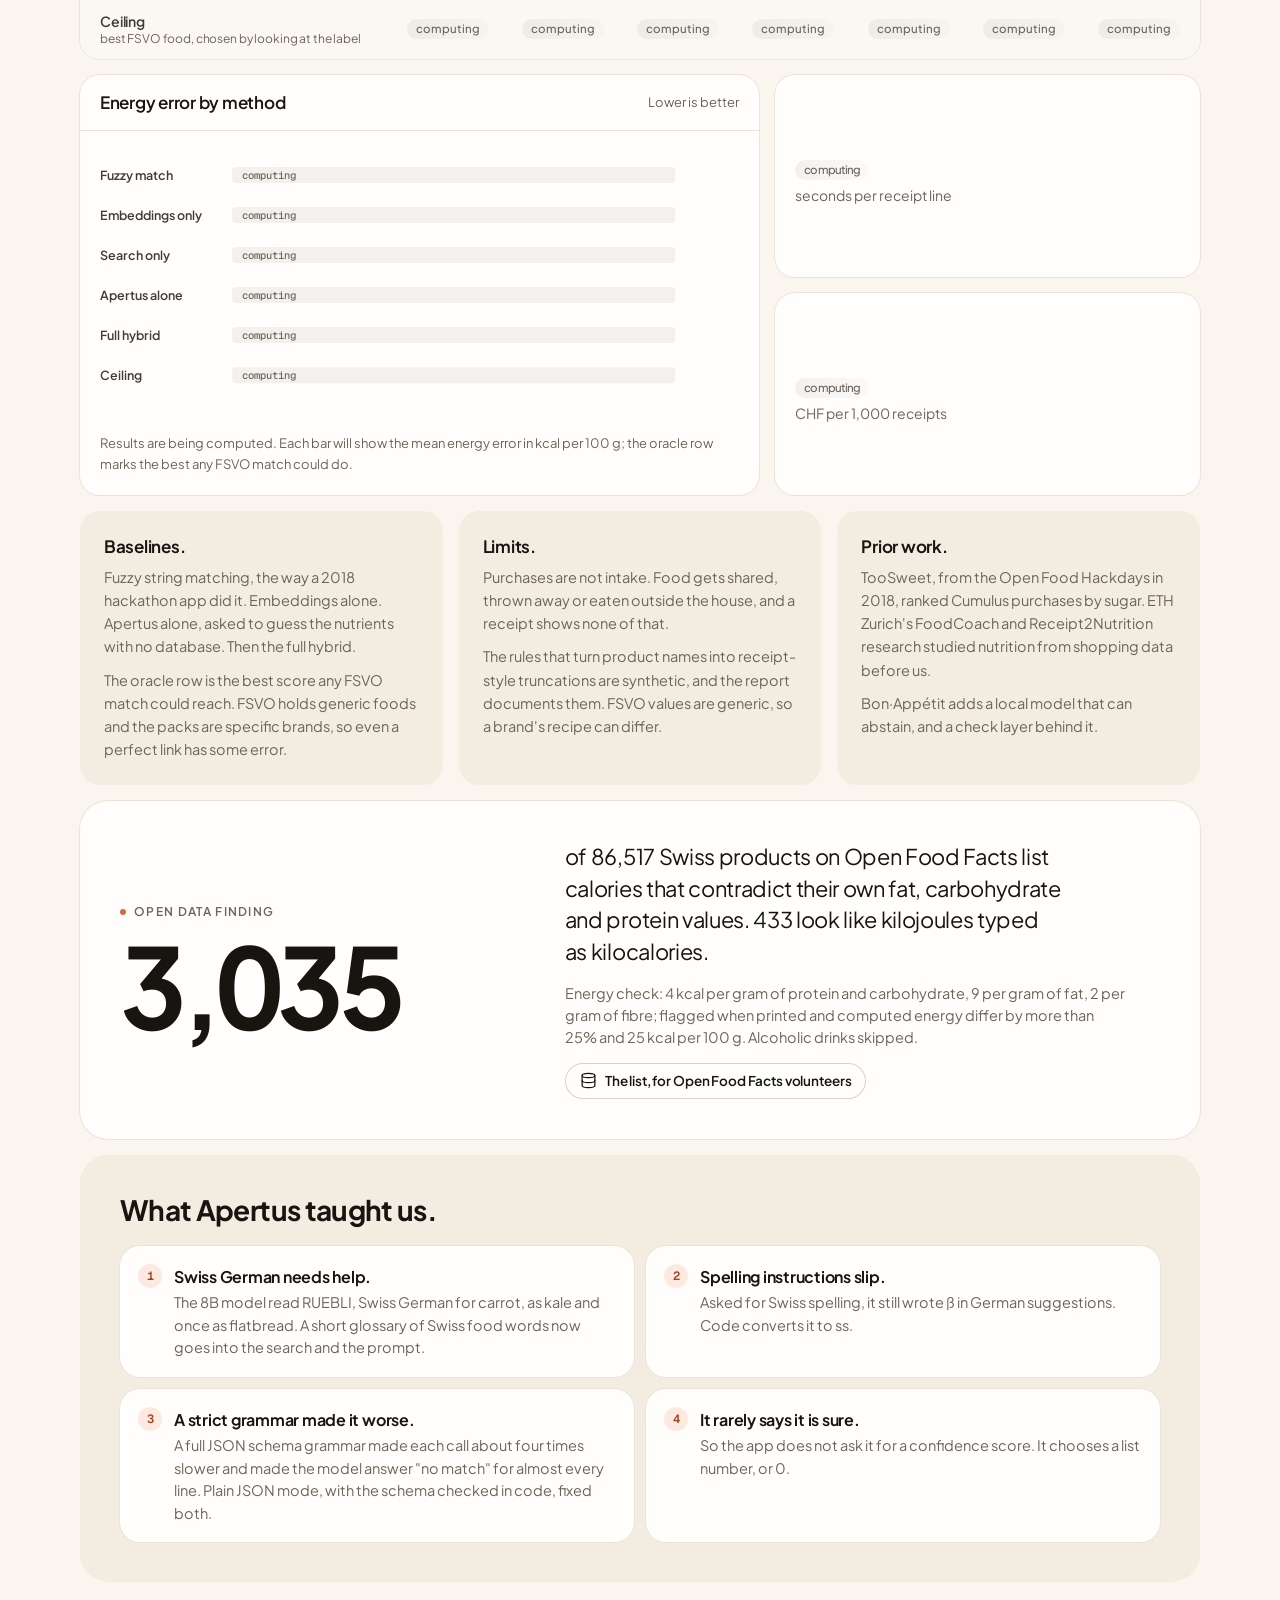
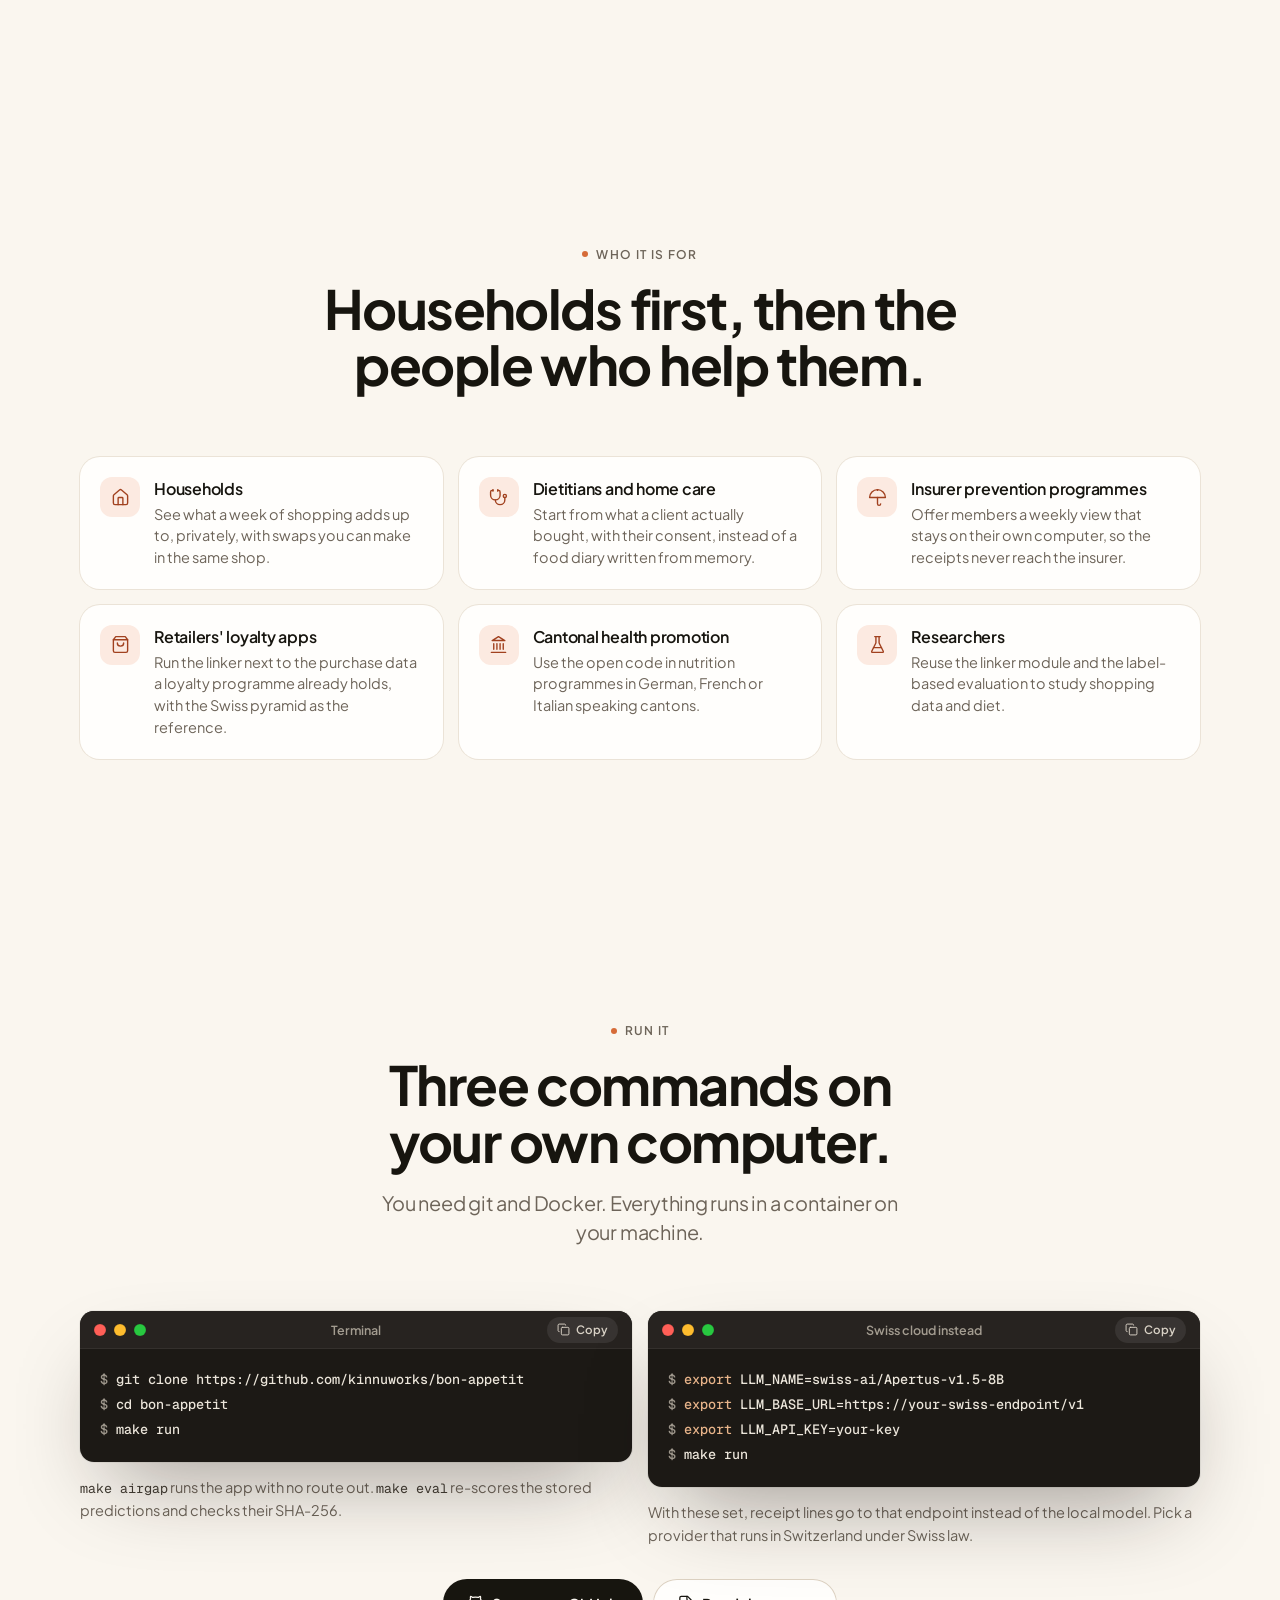
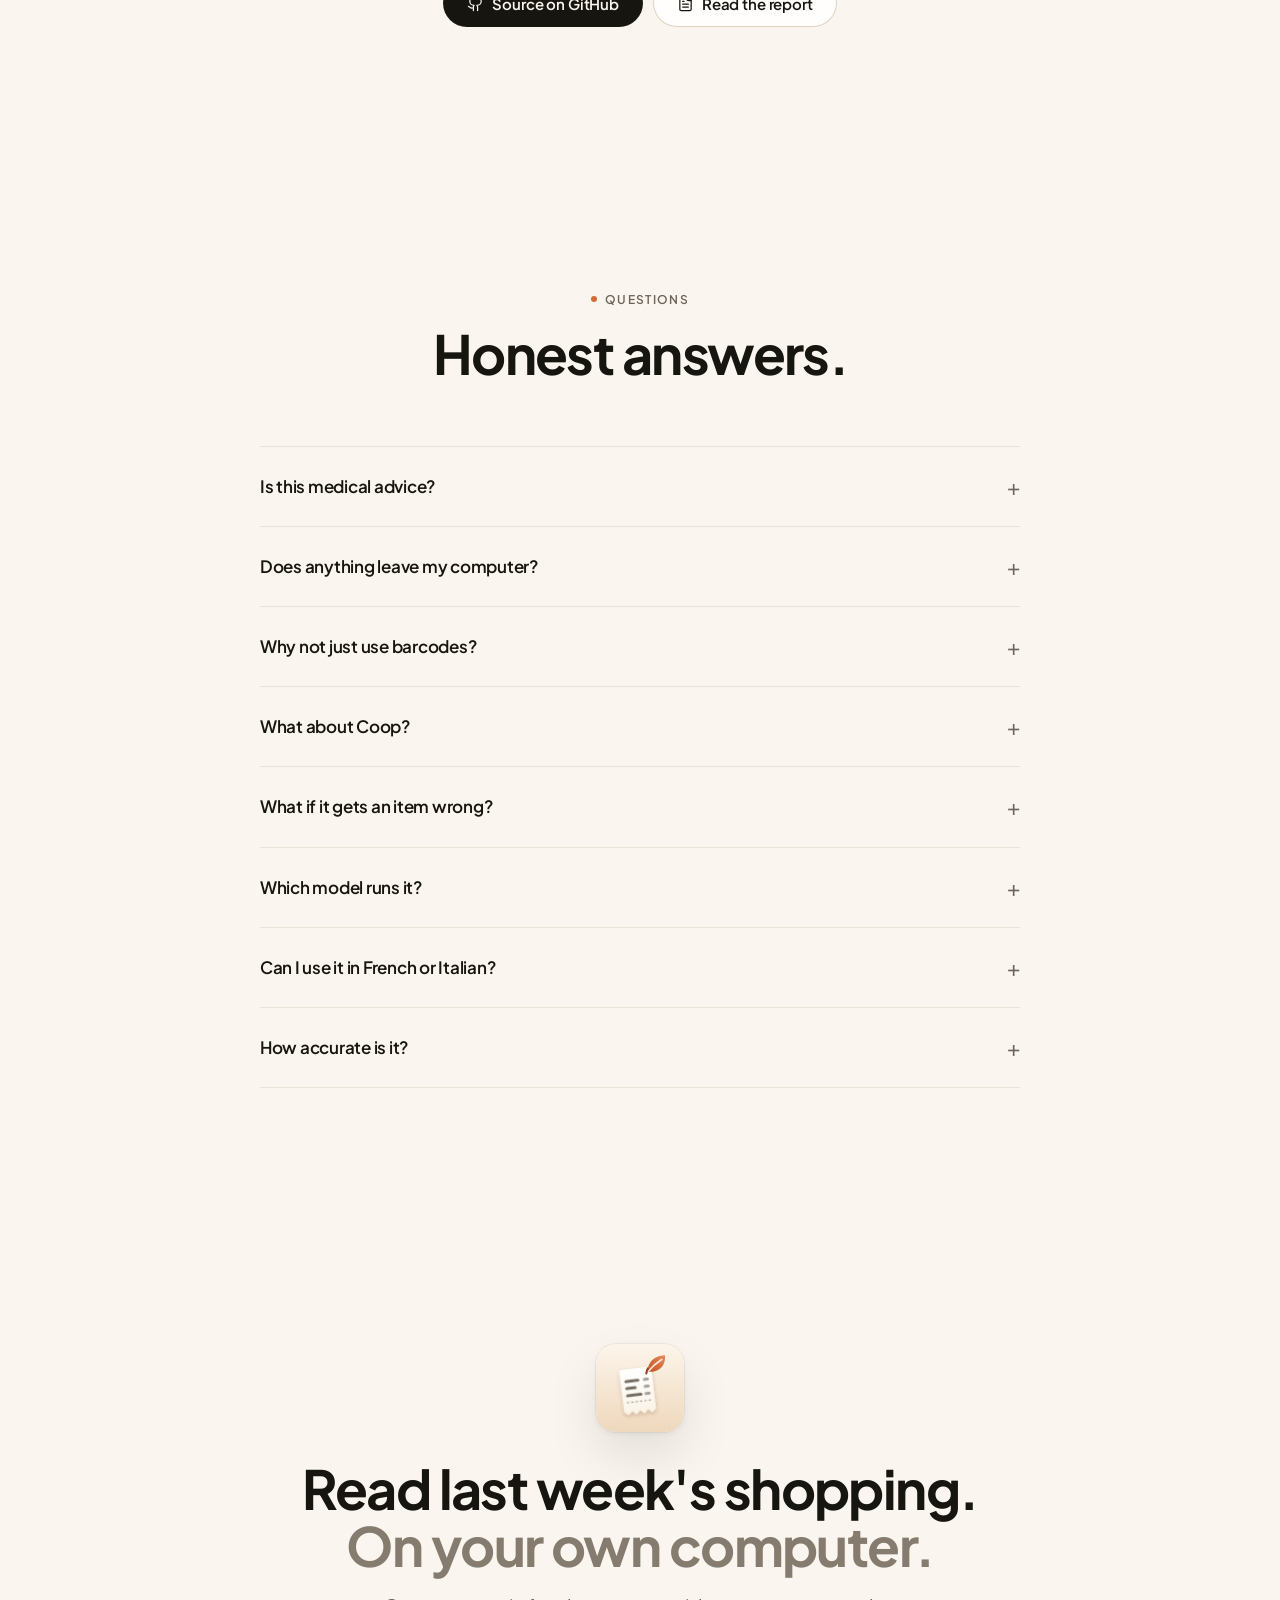
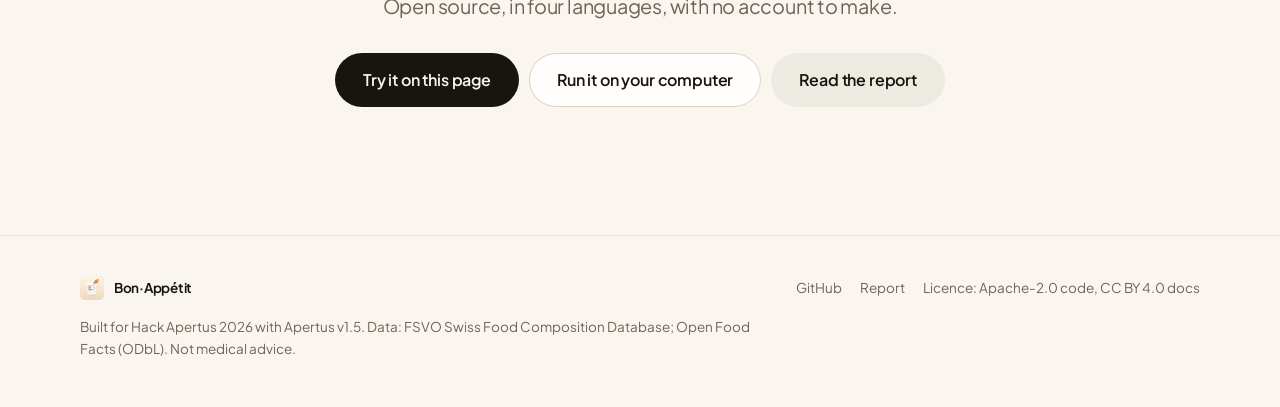
==== commit c0f88766: "Judge fixes: Docker paths and embeddings, energy check in linker, PDF upload, retries, licences, abl" ====
--- a/track_2b/site/index.html
+++ b/track_2b/site/index.html
@@ -13,8 +13,8 @@
 <link rel="preconnect" href="https://fonts.googleapis.com"><link rel="preconnect" href="https://fonts.gstatic.com" crossorigin>
 <link href="https://fonts.googleapis.com/css2?family=Plus+Jakarta+Sans:wght@400..800&family=Geist+Mono:wght@400;500&display=swap" rel="stylesheet">
 <link href="https://fonts.googleapis.com/css2?family=Instrument+Serif:ital@0;1&display=swap" rel="stylesheet">
-<link rel="stylesheet" href="assets/foundation.css">
-<link rel="stylesheet" href="assets/site.css">
+<link rel="stylesheet" href="assets/foundation.css?v=3">
+<link rel="stylesheet" href="assets/site.css?v=3">
 <script>document.documentElement.classList.add('js')</script>
 </head>
 <body>
@@ -90,7 +90,7 @@
     </div>
 
     <div class="hero-visual" id="heroVisual">
-      <div class="stage stage--hero" role="img" aria-label="The Bon·Appétit window reading a sample Migros receipt line by line. Each line becomes a food with a group and a confidence score, one line becomes a question, and the shopping bag is set aside. A small pyramid sums up the week.">
+      <div class="stage stage--hero" role="img" aria-label="The Bon·Appétit window reading a sample Migros receipt line by line. Each line becomes a food from the Swiss food composition database, one line waits for you because no entry fits, and the shopping bag is set aside. A small pyramid sums up the week.">
         <div class="window hero-app" id="heroApp" aria-hidden="true">
           <div class="window__bar">
             <div class="lights"><i></i><i></i><i></i></div>
@@ -128,14 +128,14 @@
                 <span class="status is-busy" id="heroStatus"><span class="status__dot"></span><span id="heroStatusText">reading 1 of 8</span></span>
               </div>
               <div class="dec">
-                <div class="dec-row"><div><div class="dec-row__raw">M-BUDG VOLLMILCH UHT 1L</div><div class="dec-row__name">Whole milk, UHT</div><div class="dec-row__meta"><span class="gchip g-dairy">Dairy</span><span class="t-mono">4.12 kg</span></div></div><div class="conf">0.93<i style="--c:.93"></i></div></div>
-                <div class="dec-row"><div><div class="dec-row__raw">BIO RUEBLI 1KG</div><div class="dec-row__name">Organic carrots</div><div class="dec-row__meta"><span class="gchip g-vegetables_fruit">Veg and fruit</span><span class="t-mono">1 kg</span></div></div><div class="conf">0.96<i style="--c:.96"></i></div></div>
-                <div class="dec-row"><div><div class="dec-row__raw">AGNOLOTTI RICOTTA SPIN.</div><div class="dec-row__name">Agnolotti, ricotta and spinach</div><div class="dec-row__meta"><span class="gchip g-grains_potatoes">Grains</span><span class="t-mono">500 g</span></div></div><div class="conf">0.81<i style="--c:.81"></i></div></div>
-                <div class="dec-row"><div><div class="dec-row__raw">HALBWEISSBROT 500G</div><div class="dec-row__name">Half-white bread</div><div class="dec-row__meta"><span class="gchip g-grains_potatoes">Grains</span><span class="t-mono">500 g</span></div></div><div class="conf">0.95<i style="--c:.95"></i></div></div>
-                <div class="dec-row"><div><div class="dec-row__raw">BANANEN 1.214 KG</div><div class="dec-row__name">Bananas</div><div class="dec-row__meta"><span class="gchip g-vegetables_fruit">Veg and fruit</span><span class="t-mono">1.21 kg</span></div></div><div class="conf">0.98<i style="--c:.98"></i></div></div>
-                <div class="dec-row"><div><div class="dec-row__raw">M-BUDG EISTEE ZITR. 1.5L</div><div class="dec-row__name">Lemon iced tea, sweetened</div><div class="dec-row__meta"><span class="gchip g-sweets_snacks_drinks">Sweets and drinks</span><span class="t-mono">4.5 kg</span></div></div><div class="conf">0.90<i style="--c:.90"></i></div></div>
-                <div class="dec-row dec-row--review"><div><div class="dec-row__raw">FARMER CROC CHOCO</div><div class="dec-row__name">Cereal bar or crunchy muesli?</div><div class="dec-row__meta"><span class="gchip gchip--review">Asked you</span></div></div><span class="ask-ic"><svg class="i"><use href="#i-ask"/></svg></span></div>
-                <div class="dec-row dec-row--nonfood"><div><div class="dec-row__raw">TRAGTASCHE 35L</div><div class="dec-row__name">Shopping bag</div><div class="dec-row__meta"><span class="gchip gchip--none">Not food</span></div></div><div class="conf">0.99<i style="--c:.99"></i></div></div>
+                <div class="dec-row"><div><div class="dec-row__raw">M-BUDG VOLLMILCH UHT 1L</div><div class="dec-row__name">Whole milk, UHT</div><div class="dec-row__meta"><span class="gchip g-dairy">Dairy</span><span class="t-mono">4.12 kg</span></div></div></div>
+                <div class="dec-row"><div><div class="dec-row__raw">BIO RUEBLI 1KG</div><div class="dec-row__name">Organic carrots</div><div class="dec-row__meta"><span class="gchip g-vegetables_fruit">Veg and fruit</span><span class="t-mono">1 kg</span></div></div></div>
+                <div class="dec-row"><div><div class="dec-row__raw">AGNOLOTTI RICOTTA SPIN.</div><div class="dec-row__name">Agnolotti, ricotta and spinach</div><div class="dec-row__meta"><span class="gchip g-grains_potatoes">Grains</span><span class="t-mono">500 g</span></div></div></div>
+                <div class="dec-row"><div><div class="dec-row__raw">HALBWEISSBROT 500G</div><div class="dec-row__name">Half-white bread</div><div class="dec-row__meta"><span class="gchip g-grains_potatoes">Grains</span><span class="t-mono">500 g</span></div></div></div>
+                <div class="dec-row"><div><div class="dec-row__raw">BANANEN 1.214 KG</div><div class="dec-row__name">Bananas</div><div class="dec-row__meta"><span class="gchip g-vegetables_fruit">Veg and fruit</span><span class="t-mono">1.21 kg</span></div></div></div>
+                <div class="dec-row"><div><div class="dec-row__raw">M-BUDG EISTEE ZITR. 1.5L</div><div class="dec-row__name">Lemon iced tea, sweetened</div><div class="dec-row__meta"><span class="gchip g-sweets_snacks_drinks">Sweets and drinks</span><span class="t-mono">4.5 kg</span></div></div></div>
+                <div class="dec-row dec-row--review"><div><div class="dec-row__raw">FARMER CROC CHOCO</div><div class="dec-row__name">No entry fits</div><div class="dec-row__meta"><span class="gchip gchip--review">Waits for you</span></div></div><span class="ask-ic"><svg class="i"><use href="#i-ask"/></svg></span></div>
+                <div class="dec-row dec-row--nonfood"><div><div class="dec-row__raw">TRAGTASCHE 35L</div><div class="dec-row__name">Shopping bag</div><div class="dec-row__meta"><span class="gchip gchip--none">Not food</span></div></div></div>
               </div>
               <div class="mini-week">
                 <div class="pyr">
@@ -158,16 +158,15 @@
       </div>
       <div class="float float--ask" aria-hidden="true">
         <div class="float__inner">
-          <div class="float__eyebrow"><svg class="i"><use href="#i-ask"/></svg>Apertus asked</div>
+          <div class="float__eyebrow"><svg class="i"><use href="#i-ask"/></svg>Apertus answered 0</div>
           <div class="float__raw">FARMER CROC CHOCO</div>
-          <div class="float__q">A chocolate cereal bar, or crunchy muesli?</div>
-          <div class="float__btns"><span>Cereal bar</span><span>Muesli</span></div>
+          <div class="float__q">No entry fits, so the line waits for you.</div>
         </div>
       </div>
       <div class="float float--bytes" aria-hidden="true">
         <div class="float__inner">
           <span class="ic"><svg class="i"><use href="#i-wifi-off"/></svg></span>
-          <span><b>0 bytes left this computer</b><small>network_mode: none</small></span>
+          <span><b>0 of 4 outside hosts reachable</b><small>egress test passed</small></span>
         </div>
       </div>
     </div>
@@ -201,13 +200,13 @@
       <div class="card card--chosen reveal" style="--i:1">
         <div class="versus__head"><h3 class="t-title">What Bon·Appétit reads</h3></div>
         <div class="dec dec--raw" aria-hidden="true">
-          <div class="dec-row"><div><div class="dec-row__raw">M-BUDG VOLLMILCH UHT 1L</div><div class="dec-row__name">M-Budget whole milk, UHT, 1 litre</div><div class="dec-row__meta"><span class="gchip g-dairy">Dairy</span><span>FSVO</span></div></div><div class="conf">0.93<i style="--c:.93"></i></div></div>
-          <div class="dec-row"><div><div class="dec-row__raw">AGNOLOTTI RICOTTA SPIN.</div><div class="dec-row__name">Agnolotti filled with ricotta and spinach</div><div class="dec-row__meta"><span class="gchip g-grains_potatoes">Grains</span><span>FSVO</span></div></div><div class="conf">0.81<i style="--c:.81"></i></div></div>
-          <div class="dec-row dec-row--review"><div><div class="dec-row__raw">QP GRUY.RAPE 200G</div><div class="dec-row__name">Grated Gruyère, or grated Parmesan?</div><div class="dec-row__meta"><span class="gchip gchip--review">Asked you</span></div></div><span class="ask-ic"><svg class="i"><use href="#i-ask"/></svg></span></div>
-          <div class="dec-row"><div><div class="dec-row__raw">NATURAPLAN BIO RUEBLI</div><div class="dec-row__name">Coop Naturaplan organic carrots</div><div class="dec-row__meta"><span class="gchip g-vegetables_fruit">Veg and fruit</span><span>FSVO</span></div></div><div class="conf">0.96<i style="--c:.96"></i></div></div>
-          <div class="dec-row"><div><div class="dec-row__raw">PRIX GAR. SPAGHETTI 500G</div><div class="dec-row__name">Coop Prix Garantie spaghetti, 500 g</div><div class="dec-row__meta"><span class="gchip g-grains_potatoes">Grains</span><span>FSVO</span></div></div><div class="conf">0.95<i style="--c:.95"></i></div></div>
-        </div>
-        <p class="t-small">Each line becomes a food from the federal Swiss Food Composition Database, with a confidence score. When two foods fit equally well, you get a question.</p>
+          <div class="dec-row"><div><div class="dec-row__raw">M-BUDG VOLLMILCH UHT 1L</div><div class="dec-row__name">M-Budget whole milk, UHT, 1 litre</div><div class="dec-row__meta"><span class="gchip g-dairy">Dairy</span><span>FSVO</span></div></div></div>
+          <div class="dec-row"><div><div class="dec-row__raw">AGNOLOTTI RICOTTA SPIN.</div><div class="dec-row__name">Agnolotti filled with ricotta and spinach</div><div class="dec-row__meta"><span class="gchip g-grains_potatoes">Grains</span><span>FSVO</span></div></div></div>
+          <div class="dec-row dec-row--review"><div><div class="dec-row__raw">QP GRUY.RAPE 200G</div><div class="dec-row__name">Apertus answered 0: no entry fits</div><div class="dec-row__meta"><span class="gchip gchip--review">Waits for you</span></div></div><span class="ask-ic"><svg class="i"><use href="#i-ask"/></svg></span></div>
+          <div class="dec-row"><div><div class="dec-row__raw">NATURAPLAN BIO RUEBLI</div><div class="dec-row__name">Coop Naturaplan organic carrots</div><div class="dec-row__meta"><span class="gchip g-vegetables_fruit">Veg and fruit</span><span>FSVO</span></div></div></div>
+          <div class="dec-row"><div><div class="dec-row__raw">PRIX GAR. SPAGHETTI 500G</div><div class="dec-row__name">Coop Prix Garantie spaghetti, 500 g</div><div class="dec-row__meta"><span class="gchip g-grains_potatoes">Grains</span><span>FSVO</span></div></div></div>
+        </div>
+        <p class="t-small">Each line becomes a food from the federal Swiss Food Composition Database. When no entry fits, the line waits for you instead of being guessed.</p>
       </div>
     </div>
   </div>
@@ -219,7 +218,7 @@
     <div class="section-head reveal">
       <div class="eyebrow"><span class="dot"></span>How it works</div>
       <h2>Search finds candidates. <span class="t-muted">Apertus picks one.</span></h2>
-      <p class="lead">Search proposes foods from the FSVO database and Open Food Facts. Apertus chooses one or abstains and asks you, and a symbolic food layer checks the choice. Code does every number; Apertus never writes one.</p>
+      <p class="lead">Search proposes foods from the FSVO database. Apertus reads the line, then picks one candidate by its number or answers 0, and a symbolic food layer checks the pick. Code does every number; Apertus never writes one.</p>
     </div>
 
     <div class="stack">
@@ -228,13 +227,12 @@
         <div class="feature-copy reveal">
           <div class="eyebrow"><svg class="i" aria-hidden="true"><use href="#i-scan"/></svg>Reading</div>
           <h3>Apertus reads the shorthand.</h3>
-          <p class="lead">Each line goes to Apertus 8B together with a short list of candidate foods. It expands the abbreviations and picks the candidate that fits. If two fit, it says so.</p>
-          <p class="t-small">The candidate list comes from lexical search plus Swiss multilingual embeddings derived from Apertus by Andreas Martin. A line Apertus abstains on goes to your review queue with one plain question.</p>
+          <p class="lead">Apertus 8B is called twice per line. First it writes the line out in plain English, names the language, says whether it is food and gives a generic name in the style of the German food table. Then it sees a short list of candidates and answers with the number of the one that fits, or 0.</p>
+          <p class="t-small">The candidates come from all 1,145 FSVO foods, found by lexical token matching plus Swiss multilingual embeddings derived from Apertus by Andreas Martin. A line that gets 0 waits for you.</p>
           <div class="chips">
             <span class="chip chip--soft">1,145 FSVO foods</span>
-            <span class="chip chip--soft">Open Food Facts</span>
             <span class="chip chip--soft">Lexical and embedding search</span>
-            <span class="chip chip--soft">Abstains when unsure</span>
+            <span class="chip chip--soft">Answers 0 when nothing fits</span>
           </div>
         </div>
         <div class="stage stage--soft reveal" style="--i:1">
@@ -242,18 +240,18 @@
             <div class="window__bar"><div class="lights"><i></i><i></i><i></i></div><span class="window__title">Line inspector</span></div>
             <div class="insp">
               <div class="insp__step"><div class="insp__label">Line</div><div><span class="raw-pill">AGNOLOTTI RICOTTA SPIN.</span></div></div>
-              <div class="insp__step"><div class="insp__label">Expanded</div><div>Agnolotti, a filled pasta, with ricotta and spinach</div></div>
+              <div class="insp__step"><div class="insp__label">Read</div><div>Ricotta and spinach agnolotti<span class="cand__src">German · food · Teigwaren gefüllt</span></div></div>
               <div class="insp__step"><div class="insp__label">Candidates</div>
                 <div class="cands">
-                  <div class="cand is-picked"><span class="cand__dot"></span><span class="cand__name">Teigwaren gefüllt, mit Käse und Gemüse<span class="cand__src">FSVO</span></span><span class="score">0.82</span></div>
-                  <div class="cand"><span class="cand__dot"></span><span class="cand__name">Ravioli mit Fleischfüllung<span class="cand__src">FSVO</span></span><span class="score">0.71</span></div>
-                  <div class="cand"><span class="cand__dot"></span><span class="cand__name">Spinat, gekocht<span class="cand__src">FSVO</span></span><span class="score">0.58</span></div>
-                </div>
-              </div>
-              <div class="insp__step"><div class="insp__label">Apertus</div><div class="verdict"><svg class="i"><use href="#i-check"/></svg><span><b>Picked 1.</b> The filling is cheese and spinach, so the meat ravioli does not fit.</span></div></div>
+                  <div class="cand is-picked"><span class="cand__dot"></span><span class="cand__name">Teigwaren, frisch, gefüllt mit Spinat und Ricotta, roh<span class="cand__src">FSVO</span></span><span class="score">1</span></div>
+                  <div class="cand"><span class="cand__dot"></span><span class="cand__name">Ravioli mit Fleischfüllung<span class="cand__src">FSVO</span></span><span class="score">2</span></div>
+                  <div class="cand"><span class="cand__dot"></span><span class="cand__name">Spinat, gekocht<span class="cand__src">FSVO</span></span><span class="score">3</span></div>
+                </div>
+              </div>
+              <div class="insp__step"><div class="insp__label">Apertus</div><div class="verdict"><svg class="i"><use href="#i-check"/></svg><span><b>Picked 1.</b></span></div></div>
               <div class="insp__sep"></div>
               <div class="insp__step"><div class="insp__label">Next line</div><div><span class="raw-pill">QP GRUY.RAPE 200G</span></div></div>
-              <div class="insp__step"><div class="insp__label">Apertus</div><div class="verdict verdict--ask"><svg class="i"><use href="#i-ask"/></svg><span><b>Abstained.</b> Two grated cheeses fit. Asked you: grated Gruyère, or grated Parmesan?</span></div></div>
+              <div class="insp__step"><div class="insp__label">Apertus</div><div class="verdict verdict--ask"><svg class="i"><use href="#i-ask"/></svg><span><b>Answered 0:</b> no entry fits, so the line waits for you.</span></div></div>
             </div>
           </div>
         </div>
@@ -264,11 +262,12 @@
         <div class="feature-copy reveal">
           <div class="eyebrow"><svg class="i" aria-hidden="true"><use href="#i-list-checks"/></svg>Checking</div>
           <h3>A food layer checks every pick.</h3>
-          <p class="lead">Before a link counts, a set of plain rules looks at it. The unit has to fit the food, so litres of cheese are rejected. Bags, detergent and bottle deposits are set aside.</p>
-          <p class="t-small">The energy on file has to agree with the Atwater sum: about 4 kcal per gram of protein and of carbohydrate, 9 per gram of fat. Quantities come from the line itself, converted by code.</p>
+          <p class="lead">Before a link counts, plain rules look at it. A line sold in litres cannot be a solid like cheese or chocolate, and the pack size has to make sense for the food. Bags and detergent are set aside as non-food.</p>
+          <p class="t-small">A Swiss glossary adds words like Rüebli, Nüsslisalat and Peperoni, plus common French and Italian food words, to the search and to the pick prompt. Quantities come from the line itself, converted by code.</p>
           <div class="chips">
             <span class="chip chip--soft">Unit against category</span>
-            <span class="chip chip--soft">Atwater energy check</span>
+            <span class="chip chip--soft">Pack-size check</span>
+            <span class="chip chip--soft">Swiss food glossary</span>
             <span class="chip chip--soft">Non-food filter</span>
           </div>
         </div>
@@ -287,8 +286,8 @@
                 <div class="cands">
                   <div class="cand is-picked"><span class="cand__dot"></span><span class="cand__name">Vollmilch, UHT<span class="cand__src">FSVO, whole milk</span></span><span class="tag-ok">Accepted</span></div>
                   <div class="check"><svg class="i"><use href="#i-check"/></svg><span>Litres fit a drink in the dairy group.</span></div>
-                  <div class="check"><svg class="i"><use href="#i-check"/></svg><span><span class="t-mono">4×3.3 + 4×4.7 + 9×3.6 = 64.4 kcal</span>, close to the 65 kcal per 100 g on file.</span></div>
-                  <div class="check"><svg class="i"><use href="#i-check"/></svg><span><span class="t-mono">4 × 1 L × 1.03 g/ml = 4,120 g</span></span></div>
+                  <div class="check"><svg class="i"><use href="#i-check"/></svg><span>Pack size: a 1 litre carton is a normal size for milk.</span></div>
+                  <div class="check"><svg class="i"><use href="#i-check"/></svg><span><span class="t-mono">4 × 1 L = 4,000 g</span></span></div>
                 </div>
               </div>
               <div class="insp__sep"></div>
@@ -304,8 +303,9 @@
           <div class="eyebrow"><svg class="i" aria-hidden="true"><use href="#i-shield"/></svg>Privacy</div>
           <h3>Air-gapped by default.</h3>
           <p class="lead">A year of shopping says a lot about health, religion and money. Under the revised Swiss data protection act that is sensitive personal data, so it stays on your machine.</p>
-          <p class="t-small">Bon·Appétit runs in Docker with <span class="t-mono">network_mode: none</span>, and a test fails if a single packet leaves the container. There is no account and no telemetry. One button deletes everything. If you would rather use a Swiss cloud, point <span class="t-mono">LLM_BASE_URL</span> at it.</p>
+          <p class="t-small"><span class="t-mono">make airgap</span> puts the app and a llama.cpp model server on a Docker network marked internal, with no route out. Before it starts, the app tries four outside hosts and refuses to run if any of them answers. There is no account and no telemetry. If you would rather use a Swiss cloud, point <span class="t-mono">LLM_BASE_URL</span> at it.</p>
           <div class="chips">
+            <span class="chip chip--soft">Internal Docker network</span>
             <span class="chip chip--soft">Egress test</span>
             <span class="chip chip--soft">No telemetry</span>
             <span class="chip chip--soft">Swiss cloud optional</span>
@@ -315,22 +315,20 @@
           <div class="window term-window" aria-hidden="true">
             <div class="window__bar"><div class="lights"><i></i><i></i><i></i></div><span class="window__title">bon-appetit</span></div>
 <pre class="term"><span class="p">$</span> make airgap
-<span class="d">  container    network_mode: none</span>
-<span class="d">  model        Apertus v1.5 8B, local</span>
-<span class="d">  data         FSVO, Open Food Facts snapshot</span>
-<span class="d">  egress test  tries to reach outside hosts</span>
-  <span class="hl-line"><span class="ok">PASSED</span> no packet left the container</span></pre>
+<span class="d">  network      internal, no route out</span>
+<span class="d">  model        Apertus v1.5 8B on llama.cpp</span>
+<span class="d">  egress test  trying 4 outside hosts</span>
+  <span class="hl-line"><span class="ok">egress test passed:</span> 0 of 4 outside hosts reachable</span></pre>
           </div>
           <div class="settings">
             <div class="settings__row"><span>Model</span><span class="t-mono">apertus-v1.5-8b, local</span></div>
-            <div class="settings__row"><span>Network</span><span class="t-mono">none</span></div>
+            <div class="settings__row"><span>Network</span><span class="t-mono">internal</span></div>
             <div class="settings__row"><span id="langLabel">Language</span>
               <div class="segmented" role="group" aria-labelledby="langLabel" id="settingsLang">
                 <button type="button" aria-pressed="true" data-l="de">DE</button><button type="button" aria-pressed="false" data-l="fr">FR</button><button type="button" aria-pressed="false" data-l="it">IT</button><button type="button" aria-pressed="false" data-l="en">EN</button>
               </div>
             </div>
-            <div class="settings__q" aria-live="polite"><small>Review question</small><span id="settingsQ" lang="de">Geriebener Gruyère oder geriebener Parmesan?</span></div>
-            <div class="settings__del" aria-hidden="true"><svg class="i"><use href="#i-trash"/></svg>Delete everything</div>
+            <div class="settings__q" aria-live="polite"><small>Suggestion of the week</small><span id="settingsQ" lang="de">Kaufen Sie statt Süssigkeiten und Süssgetränken frisches Gemüse und Früchte, um die Ernährungsempfehlungen besser zu erfüllen.</span></div>
           </div>
         </div>
       </div>
@@ -346,15 +344,15 @@
       <h2>The parts that make it usable.</h2>
     </div>
     <div class="grid grid-3">
-      <div class="tile reveal"><span class="icon-tile"><svg class="i" aria-hidden="true"><use href="#i-sheet"/></svg></span><div><h3 class="t-title">Migros CSV and Coop PDF</h3><p>Import the Cumulus CSV export or a Coop PDF receipt as the shop hands it to you.</p></div></div>
-      <div class="tile reveal" style="--i:1"><span class="icon-tile"><svg class="i" aria-hidden="true"><use href="#i-camera"/></svg></span><div><h3 class="t-title">Paste it or photograph it</h3><p>Paste receipt text, or take a photo of a paper Bon. The OCR runs locally too.</p></div></div>
-      <div class="tile reveal" style="--i:2"><span class="icon-tile"><svg class="i" aria-hidden="true"><use href="#i-languages"/></svg></span><div><h3 class="t-title">Four languages</h3><p>Receipts in German, French and Italian. Questions and suggestions in those three and English.</p></div></div>
-      <div class="tile reveal"><span class="icon-tile"><svg class="i" aria-hidden="true"><use href="#i-ask"/></svg></span><div><h3 class="t-title">A review queue that learns</h3><p>Answer a question once. Your household's names for things are remembered the next week.</p></div></div>
+      <div class="tile reveal"><span class="icon-tile"><svg class="i" aria-hidden="true"><use href="#i-sheet"/></svg></span><div><h3 class="t-title">Migros CSV and Coop PDF</h3><p>Import the Cumulus CSV export from Migros, or the text of a Coop PDF receipt.</p></div></div>
+      <div class="tile reveal" style="--i:1"><span class="icon-tile"><svg class="i" aria-hidden="true"><use href="#i-file-text"/></svg></span><div><h3 class="t-title">Pasted text</h3><p>Paste lines from any Swiss receipt and they go through the same reader.</p></div></div>
+      <div class="tile reveal" style="--i:2"><span class="icon-tile"><svg class="i" aria-hidden="true"><use href="#i-languages"/></svg></span><div><h3 class="t-title">Four languages</h3><p>Receipts in German, French and Italian. The weekly suggestion in those three and English.</p></div></div>
+      <div class="tile reveal"><span class="icon-tile"><svg class="i" aria-hidden="true"><use href="#i-list-checks"/></svg></span><div><h3 class="t-title">A Swiss food glossary</h3><p>Rüebli, Nüsslisalat, Peperoni and common French and Italian food words, added to search and to the pick prompt.</p></div></div>
       <div class="tile reveal" style="--i:1"><span class="icon-tile"><svg class="i" aria-hidden="true"><use href="#i-pyramid"/></svg></span><div><h3 class="t-title">The weekly pyramid</h3><p>Shares of the Swiss food pyramid per adult-equivalent, with sugar, salt, saturated fat and fruit and vegetable portions.</p></div></div>
-      <div class="tile reveal" style="--i:2"><span class="icon-tile"><svg class="i" aria-hidden="true"><use href="#i-swap"/></svg></span><div><h3 class="t-title">Swaps from the same shop</h3><p>Two or three suggestions a week, in your language, from what that shop sells. Code fills in the numbers.</p></div></div>
-      <div class="tile reveal"><span class="icon-tile"><svg class="i" aria-hidden="true"><use href="#i-trash"/></svg></span><div><h3 class="t-title">Delete everything</h3><p>One button removes every receipt, answer and result from your computer.</p></div></div>
-      <div class="tile reveal" style="--i:1"><span class="icon-tile"><svg class="i" aria-hidden="true"><use href="#i-package"/></svg></span><div><h3 class="t-title">The <span class="t-mono">bonlink</span> package</h3><p>The receipt-line linker is its own package, so other projects can use it without the rest of the app.</p></div></div>
-      <div class="tile reveal" style="--i:2"><span class="icon-tile"><svg class="i" aria-hidden="true"><use href="#i-database"/></svg></span><div><h3 class="t-title">Fixes for open data</h3><p>A list of Open Food Facts entries whose printed values fail the energy check, ready for volunteers to correct.</p></div></div>
+      <div class="tile reveal" style="--i:2"><span class="icon-tile"><svg class="i" aria-hidden="true"><use href="#i-swap"/></svg></span><div><h3 class="t-title">One suggestion a week</h3><p>Apertus writes the sentence and code fills in the numbers through placeholders. In German, code also turns ß into ss, the Swiss spelling.</p></div></div>
+      <div class="tile reveal"><span class="icon-tile"><svg class="i" aria-hidden="true"><use href="#i-wifi-off"/></svg></span><div><h3 class="t-title">An air gap you can test</h3><p><span class="t-mono">make airgap</span> refuses to start if any of four outside hosts answers.</p></div></div>
+      <div class="tile reveal" style="--i:1"><span class="icon-tile"><svg class="i" aria-hidden="true"><use href="#i-package"/></svg></span><div><h3 class="t-title">A linker you can reuse</h3><p>The linker is one small Python module, <span class="t-mono">src/bonappetit/linker.py</span>, usable on its own.</p></div></div>
+      <div class="tile reveal" style="--i:2"><span class="icon-tile"><svg class="i" aria-hidden="true"><use href="#i-database"/></svg></span><div><h3 class="t-title">Fixes for open data</h3><p>An Atwater check flags 3,035 of 86,517 Swiss products on Open Food Facts (3.5%) whose printed calories contradict their macronutrients; 433 look like kJ typed as kcal. The list is in <span class="t-mono">eval/off_energy_flags.csv</span>.</p></div></div>
     </div>
   </div>
 </section>
@@ -376,6 +374,18 @@
           </div>
           <p class="field__hint" id="receiptHint">Loading sample receipts.</p>
         </div>
+        <div class="live-form" id="liveForm" hidden>
+          <div>
+            <label class="field__label" for="liveText">Receipt lines</label>
+            <textarea class="textarea" id="liveText" rows="6" spellcheck="false" placeholder="M-BUDG VOLLMILCH UHT 1L 1.35&#10;BIO RUEBLI 1KG 2.95&#10;AGNOLOTTI RICOTTA SPIN. 3.50&#10;HALBWEISSBROT 500G 2.60"></textarea>
+          </div>
+          <div>
+            <label class="field__label" for="liveShop">Shop</label>
+            <select class="select" id="liveShop"><option>Migros</option><option>Coop</option><option>Other</option></select>
+          </div>
+          <button class="btn btn-ink" type="button" id="liveGo"><svg class="i" aria-hidden="true"><use href="#i-scan"/></svg><span>Read it with Apertus</span></button>
+          <p class="field__hint">Apertus on a laptop takes about 10 seconds per line. The household slider below sets how many adults share the shopping.</p>
+        </div>
         <div>
           <label class="field__label" for="ctlSize">People in the household <output id="sizeOut" for="ctlSize">4</output></label>
           <input class="range" type="range" id="ctlSize" min="1" max="6" step="1" value="4">
@@ -388,7 +398,7 @@
           </div>
         </div>
         <label class="switch-row" for="ctlReview">
-          <span>Show what Apertus abstained on<small>Lines it asks you about instead of guessing.</small></span>
+          <span>Show lines Apertus left for you<small>Lines where it answered 0 instead of guessing.</small></span>
           <input class="switch" type="checkbox" id="ctlReview" checked>
         </label>
         <p class="try__note" id="tryNote"></p>
@@ -446,6 +456,23 @@
       <div class="card card--flat reveal" style="--i:1"><h3>Limits.</h3><p>Purchases are not intake. Food gets shared, thrown away or eaten outside the house, and a receipt shows none of that.</p><p>The rules that turn product names into receipt-style truncations are synthetic, and the report documents them. FSVO values are generic, so a brand's recipe can differ.</p></div>
       <div class="card card--flat reveal" style="--i:2"><h3>Prior work.</h3><p>TooSweet, from the Open Food Hackdays in 2018, ranked Cumulus purchases by sugar. ETH Zurich's FoodCoach and Receipt2Nutrition research studied nutrition from shopping data before us.</p><p>Bon·Appétit adds a local model that can abstain, and a check layer behind it.</p></div>
     </div>
+    <div class="finding reveal">
+      <div class="finding__num"><span class="eyebrow"><span class="dot"></span>Open data finding</span><span class="finding__big">3,035</span></div>
+      <div class="finding__body">
+        <p class="finding__lead">of 86,517 Swiss products on Open Food Facts list calories that contradict their own fat, carbohydrate and protein values. 433 look like kilojoules typed as kilocalories.</p>
+        <p class="t-small">Energy check: 4 kcal per gram of protein and carbohydrate, 9 per gram of fat, 2 per gram of fibre; flagged when printed and computed energy differ by more than 25% and 25 kcal per 100 g. Alcoholic drinks skipped.</p>
+        <a class="btn btn-outline btn-sm" href="https://github.com/kinnuworks/bon-appetit/blob/main/track_2b/eval/off_energy_flags.csv"><svg class="i" aria-hidden="true"><use href="#i-database"/></svg>The list, for Open Food Facts volunteers</a>
+      </div>
+    </div>
+    <div class="lessons reveal">
+      <h3 class="lessons__title">What Apertus taught us.</h3>
+      <ol class="lessons__list">
+        <li><h4>Swiss German needs help.</h4><p>The 8B model read RUEBLI, Swiss German for carrot, as kale and once as flatbread. A short glossary of Swiss food words now goes into the search and the prompt.</p></li>
+        <li><h4>Spelling instructions slip.</h4><p>Asked for Swiss spelling, it still wrote ß in German suggestions. Code converts it to ss.</p></li>
+        <li><h4>A strict grammar made it worse.</h4><p>A full JSON schema grammar made each call about four times slower and made the model answer "no match" for almost every line. Plain JSON mode, with the schema checked in code, fixed both.</p></li>
+        <li><h4>It rarely says it is sure.</h4><p>So the app does not ask it for a confidence score. It chooses a list number, or 0.</p></li>
+      </ol>
+    </div>
   </div>
 </section>
 
@@ -462,7 +489,7 @@
       <div class="tile reveal" style="--i:2"><span class="icon-tile"><svg class="i" aria-hidden="true"><use href="#i-umbrella"/></svg></span><div><h3 class="t-title">Insurer prevention programmes</h3><p>Offer members a weekly view that stays on their own computer, so the receipts never reach the insurer.</p></div></div>
       <div class="tile reveal"><span class="icon-tile"><svg class="i" aria-hidden="true"><use href="#i-bag"/></svg></span><div><h3 class="t-title">Retailers' loyalty apps</h3><p>Run the linker next to the purchase data a loyalty programme already holds, with the Swiss pyramid as the reference.</p></div></div>
       <div class="tile reveal" style="--i:1"><span class="icon-tile"><svg class="i" aria-hidden="true"><use href="#i-landmark"/></svg></span><div><h3 class="t-title">Cantonal health promotion</h3><p>Use the open code in nutrition programmes in German, French or Italian speaking cantons.</p></div></div>
-      <div class="tile reveal" style="--i:2"><span class="icon-tile"><svg class="i" aria-hidden="true"><use href="#i-flask"/></svg></span><div><h3 class="t-title">Researchers</h3><p>Reuse <span class="t-mono">bonlink</span> and the label-based evaluation to study shopping data and diet.</p></div></div>
+      <div class="tile reveal" style="--i:2"><span class="icon-tile"><svg class="i" aria-hidden="true"><use href="#i-flask"/></svg></span><div><h3 class="t-title">Researchers</h3><p>Reuse the linker module and the label-based evaluation to study shopping data and diet.</p></div></div>
     </div>
   </div>
 </section>
@@ -480,10 +507,10 @@
         <div class="window code-window">
           <div class="window__bar"><div class="lights" aria-hidden="true"><i></i><i></i><i></i></div><span class="window__title">Terminal</span><span class="bar-end"><button class="copy" type="button" data-copy="run"><svg class="i" aria-hidden="true"><use href="#i-copy"/></svg><span>Copy</span></button></span></div>
 <pre class="code" id="code-run"><span class="p">$ </span>git clone https://github.com/kinnuworks/bon-appetit
-<span class="p">$ </span>cd bon-appetit/track_2b
+<span class="p">$ </span>cd bon-appetit
 <span class="p">$ </span>make run</pre>
         </div>
-        <p class="run-copy">Apertus 8B runs locally. To check the air gap yourself, run <span class="t-mono">make airgap</span>.</p>
+        <p class="run-copy"><span class="t-mono">make airgap</span> runs the app with no route out. <span class="t-mono">make eval</span> re-scores the stored predictions and checks their SHA-256.</p>
       </div>
       <div class="reveal" style="--i:1">
         <div class="window code-window">
@@ -512,13 +539,13 @@
     </div>
     <div class="faq">
       <details><summary>Is this medical advice?</summary><p>No. It describes what a household bought and compares that with the Swiss dietary recommendations. For a diagnosis or a diet plan, talk to a doctor or a registered dietitian.</p></details>
-      <details><summary>Does anything leave my computer?</summary><p>Not when you run it locally. The container has no network, and a test fails if a packet gets out. There is no account and no telemetry. If you set <span class="t-mono">LLM_BASE_URL</span>, the receipt lines go to that endpoint, so choose one you trust.</p></details>
+      <details><summary>Does anything leave my computer?</summary><p>Not with <span class="t-mono">make airgap</span>. The app and the model server sit on a Docker network marked internal, with no route out, and the app refuses to start if any of four outside hosts answers. There is no account and no telemetry. If you set <span class="t-mono">LLM_BASE_URL</span>, the receipt lines go to that endpoint, so choose one you trust.</p></details>
       <details><summary>Why not just use barcodes?</summary><p>The Migros Cumulus export has no barcodes, and a paper receipt does not print them. The shortened product name is all there is to work with.</p></details>
-      <details><summary>What about Coop?</summary><p>Coop PDF receipts import directly. Lines with Coop house brands such as Naturaplan, Qualité &amp; Prix and Prix Garantie go through the same reader as Migros lines.</p></details>
-      <details><summary>What if it gets an item wrong?</summary><p>Every line shows the food it was linked to and a confidence score, so a wrong link is easy to spot. When Apertus is unsure it asks instead of guessing, the food layer rejects picks that fail its checks, and your answers are remembered for the next week.</p></details>
-      <details><summary>Which model runs it?</summary><p>Apertus v1.5 8B, the open model from the Swiss AI Initiative, running on your machine. It reads lines and chooses between candidates. Every quantity and nutrient value is computed by code from the databases.</p></details>
-      <details><summary>Can I use it in French or Italian?</summary><p>Yes. It reads receipts in German, French and Italian, and asks its questions and gives its suggestions in German, French, Italian or English.</p></details>
-      <details><summary>How accurate is it?</summary><p>The evidence section above compares its estimates with the nutrition labels printed on Swiss products. Keep in mind that what a household buys is not exactly what it eats.</p></details>
+      <details><summary>What about Coop?</summary><p>Coop PDF receipts are read as text. Lines with Coop house brands such as Naturaplan, Qualité &amp; Prix and Prix Garantie go through the same reader as Migros lines.</p></details>
+      <details><summary>What if it gets an item wrong?</summary><p>Every line shows the FSVO food it was linked to, so a wrong link is easy to spot. The demo on this page keeps the real mistakes, such as iced tea linked to lemon juice. When no candidate fits, Apertus answers 0 and the line waits for you, and the food layer rejects links whose unit or pack size makes no sense.</p></details>
+      <details><summary>Which model runs it?</summary><p>Apertus v1.5 8B, running locally; the air-gapped setup serves it with llama.cpp. It is called twice per line, once to read the line and once to pick a candidate by its number. It never produces a nutrient value: code computes every quantity from the FSVO database.</p></details>
+      <details><summary>Can I use it in French or Italian?</summary><p>Yes. It reads receipts in German, French and Italian, and writes the weekly suggestion in German, French, Italian or English.</p></details>
+      <details><summary>How accurate is it?</summary><p>See the evidence section. Estimates are measured against the nutrition labels printed on Swiss products on Open Food Facts, next to simpler baselines and an oracle that shows the best any FSVO match could do. What a household buys is still not exactly what it eats.</p></details>
     </div>
   </div>
 </section>
@@ -550,6 +577,6 @@
   </div>
 </footer>
 
-<script src="assets/app.js" defer></script>
+<script src="assets/app.js?v=3" defer></script>
 </body>
 </html>
--- a/track_2b/site/assets/site.css
+++ b/track_2b/site/assets/site.css
@@ -368,3 +368,40 @@
 .try>*,.split>*,.evidence-grid>*,.run-grid>*{min-width:0}
 html{overflow-x:clip}
 .wk__lines.is-still .dec-row{animation:none}
+
+/* ---------- Live local mode ---------- */
+.live-form{display:flex;flex-direction:column;gap:16px;padding:16px;margin:-4px -4px 0;border-radius:var(--r-md);background:var(--surface-2);box-shadow:var(--ring)}
+.live-form[hidden]{display:none}
+.live-form .btn{width:100%}
+.live-form .btn:disabled{opacity:.7;cursor:progress;transform:none}
+.textarea,.select{width:100%;border:0;border-radius:var(--r-sm);background:var(--surface);box-shadow:inset 0 0 0 1px var(--line-2);font:500 13px/1.6 var(--font-mono);color:var(--ink);transition:box-shadow var(--dur-hover)}
+.textarea{display:block;min-height:132px;padding:10px 12px;resize:vertical}
+.textarea::placeholder{color:var(--ink-4)}
+.select{height:40px;padding:0 12px;font:550 14px/1 var(--font-body);-webkit-appearance:none;appearance:none;background:var(--surface) url("data:image/svg+xml;utf8,<svg xmlns='http://www.w3.org/2000/svg' viewBox='0 0 24 24' fill='none' stroke='%236D6459' stroke-width='2' stroke-linecap='round' stroke-linejoin='round'><path d='m6 9 6 6 6-6'/></svg>") right 12px center/16px no-repeat}
+.textarea:focus-visible,.select:focus-visible{outline:0;box-shadow:inset 0 0 0 1.5px var(--accent),0 0 0 3px color-mix(in oklab,var(--accent) 18%,transparent)}
+.dec-row--pending{background:var(--surface);box-shadow:inset 0 0 0 1px var(--line)}
+.dec-row--pending .dec-row__name{font-weight:500;color:var(--ink-3)}
+.dec-row--pending.is-now{box-shadow:0 0 0 1px color-mix(in oklab,var(--accent) 40%,transparent);background:var(--accent-wash)}
+.dec-row--pending.is-now .dec-row__name{color:var(--ink)}
+.pill.pill--live{background:color-mix(in oklab,var(--success) 14%,var(--surface));color:#1A6533}
+.pill.pill--live::before{content:"";width:6px;height:6px;margin-right:6px;border-radius:50%;background:var(--success)}
+
+/* ---------- Evidence: open-data finding + lessons ---------- */
+.finding{display:grid;grid-template-columns:minmax(0,.8fr) minmax(0,1.2fr);gap:clamp(20px,4vw,48px);align-items:center;margin-top:16px;padding:clamp(24px,4vw,40px);border-radius:var(--r-xl);background:var(--surface);box-shadow:var(--ring)}
+.finding__num{display:flex;flex-direction:column;gap:10px}
+.finding__big{font:var(--display-weight) clamp(64px,9vw,112px)/.95 var(--font-display);letter-spacing:-.05em;font-variant-numeric:tabular-nums;color:var(--ink)}
+.finding__body{display:flex;flex-direction:column;align-items:flex-start;gap:14px}
+.finding__lead{font-size:clamp(18px,1.7vw,22px);line-height:1.45;letter-spacing:-.015em;color:var(--ink);max-width:560px;text-wrap:pretty}
+.finding .t-small{max-width:560px}
+.lessons{margin-top:16px;padding:clamp(24px,4vw,40px);border-radius:var(--r-xl);background:var(--bg-alt)}
+.lessons__title{font-size:clamp(22px,2.4vw,28px);margin-bottom:20px}
+.lessons__list{display:grid;grid-template-columns:repeat(2,minmax(0,1fr));gap:12px;margin:0;padding:0;list-style:none;counter-reset:l}
+.lessons__list li{counter-increment:l;position:relative;padding:18px 18px 18px 54px;border-radius:var(--r-lg);background:var(--surface);box-shadow:var(--ring)}
+.lessons__list li::before{content:counter(l);position:absolute;left:18px;top:18px;display:grid;place-items:center;width:24px;height:24px;border-radius:50%;background:var(--accent-wash);color:var(--accent-ink);font:600 12px/1 var(--font-mono)}
+.lessons__list h4{margin:2px 0 4px;font-size:16px;font-weight:650;letter-spacing:-.015em;line-height:1.35}
+.lessons__list p{font-size:var(--fs-small);line-height:1.55;color:var(--ink-3)}
+@media (max-width:760px){.finding,.lessons__list{grid-template-columns:minmax(0,1fr)}}
+#ctlReceipt{flex-wrap:wrap;border-radius:20px}
+#ctlReceipt button{flex:1 1 30%}
+.metric[hidden]{display:none}
+.wk__head .status{height:auto;min-height:22px;padding:4px 8px;white-space:normal;line-height:1.3}
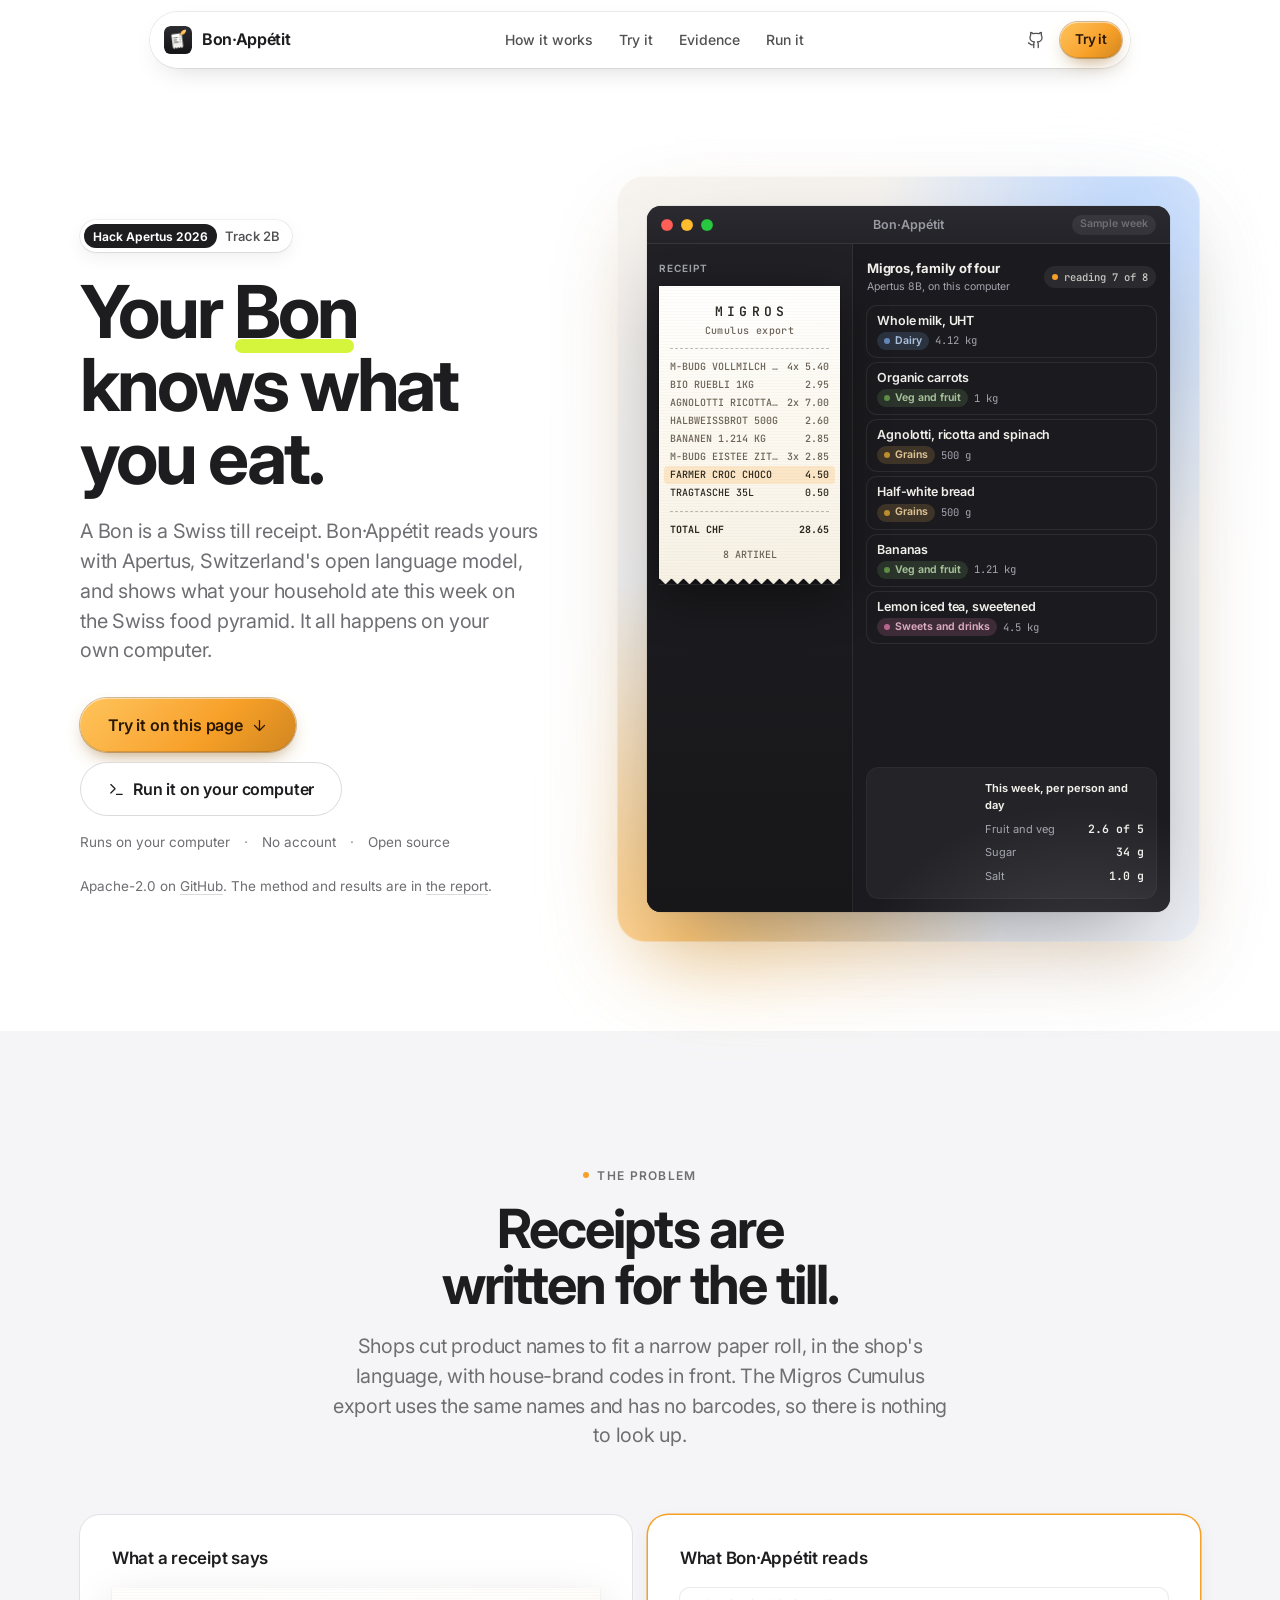
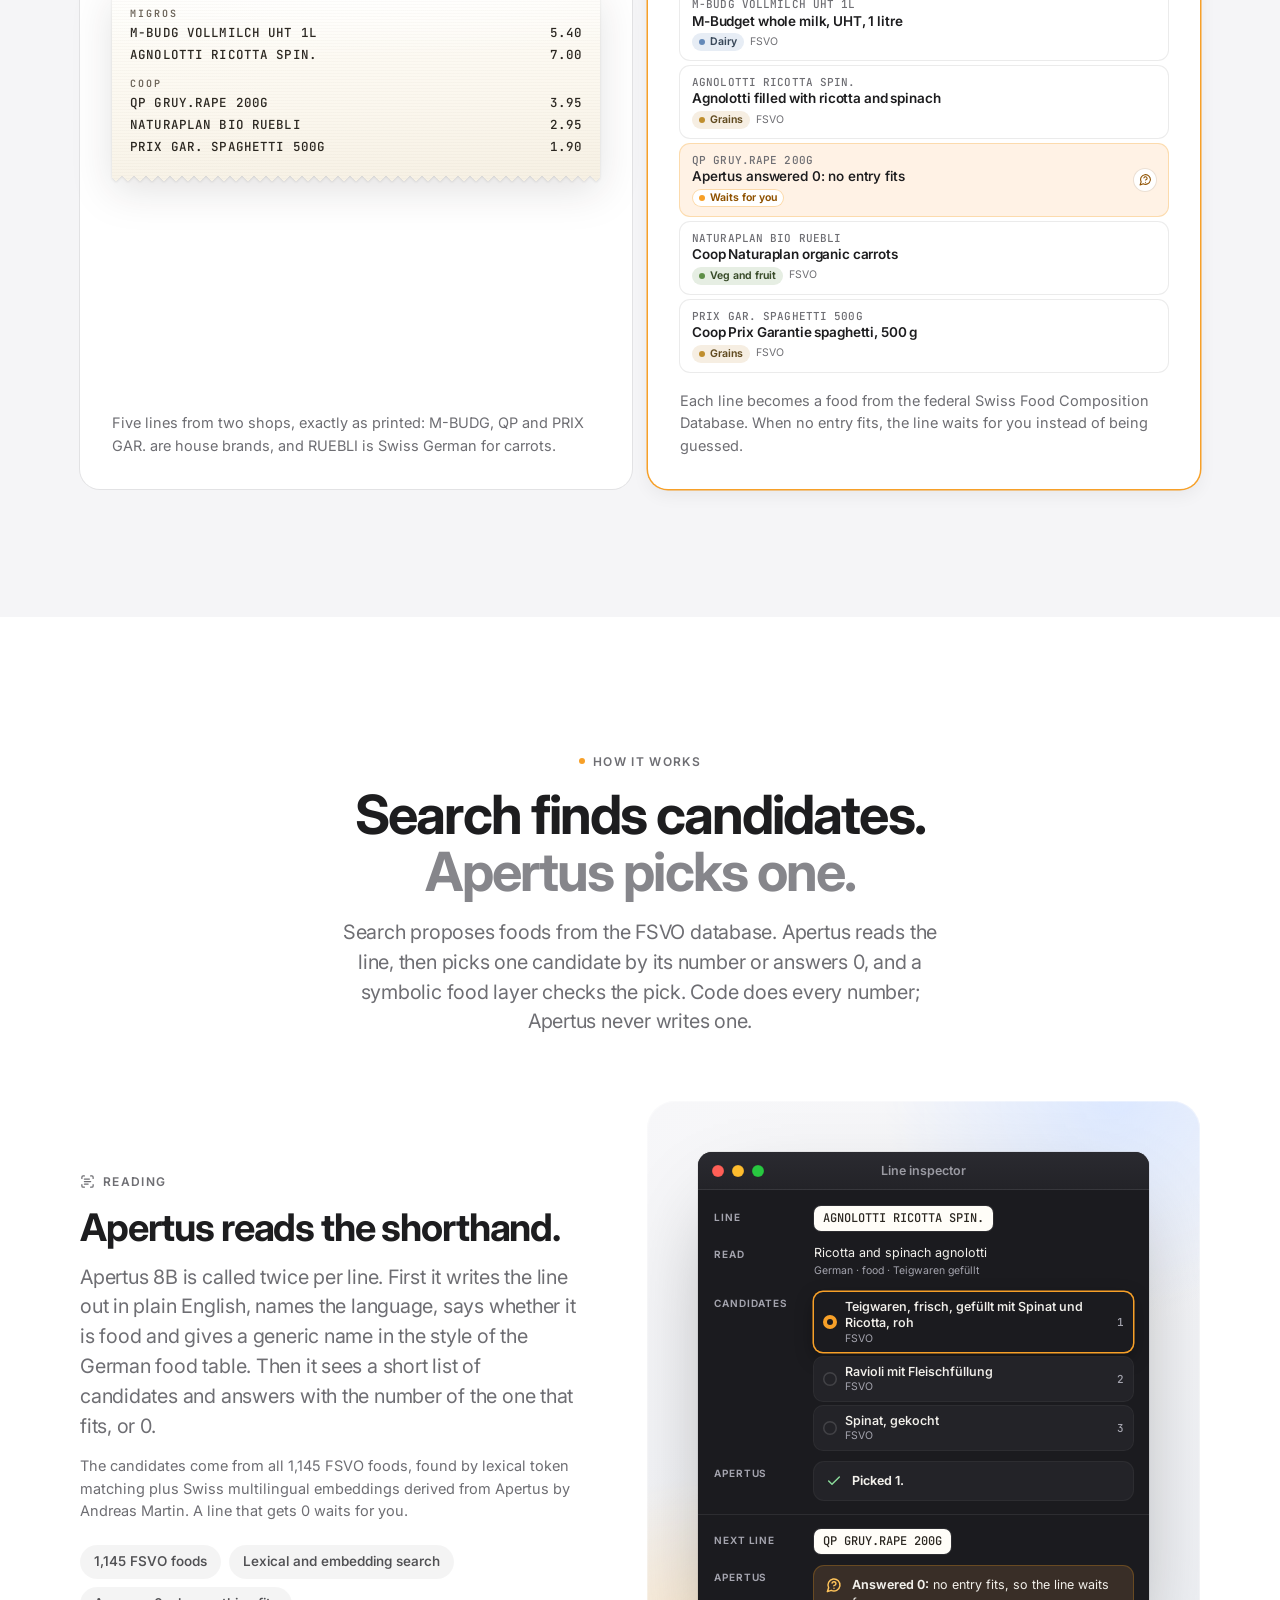
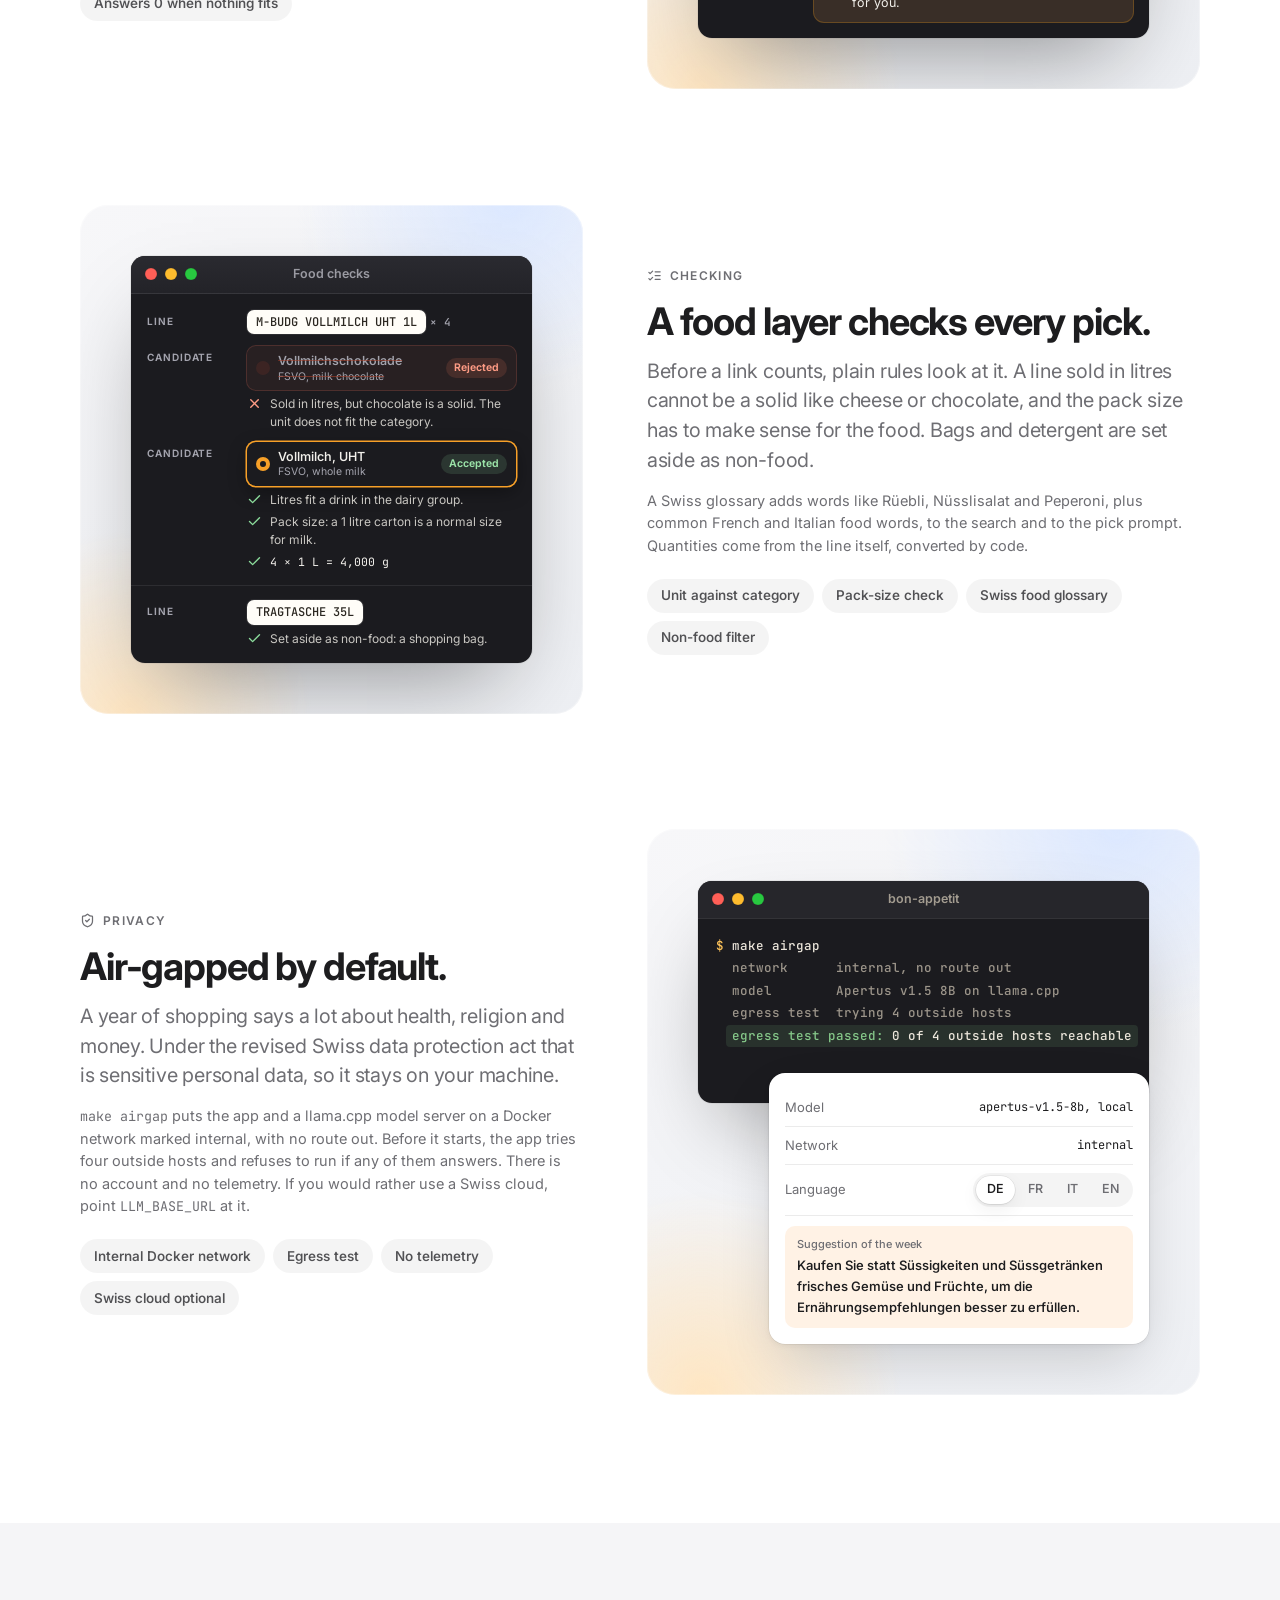
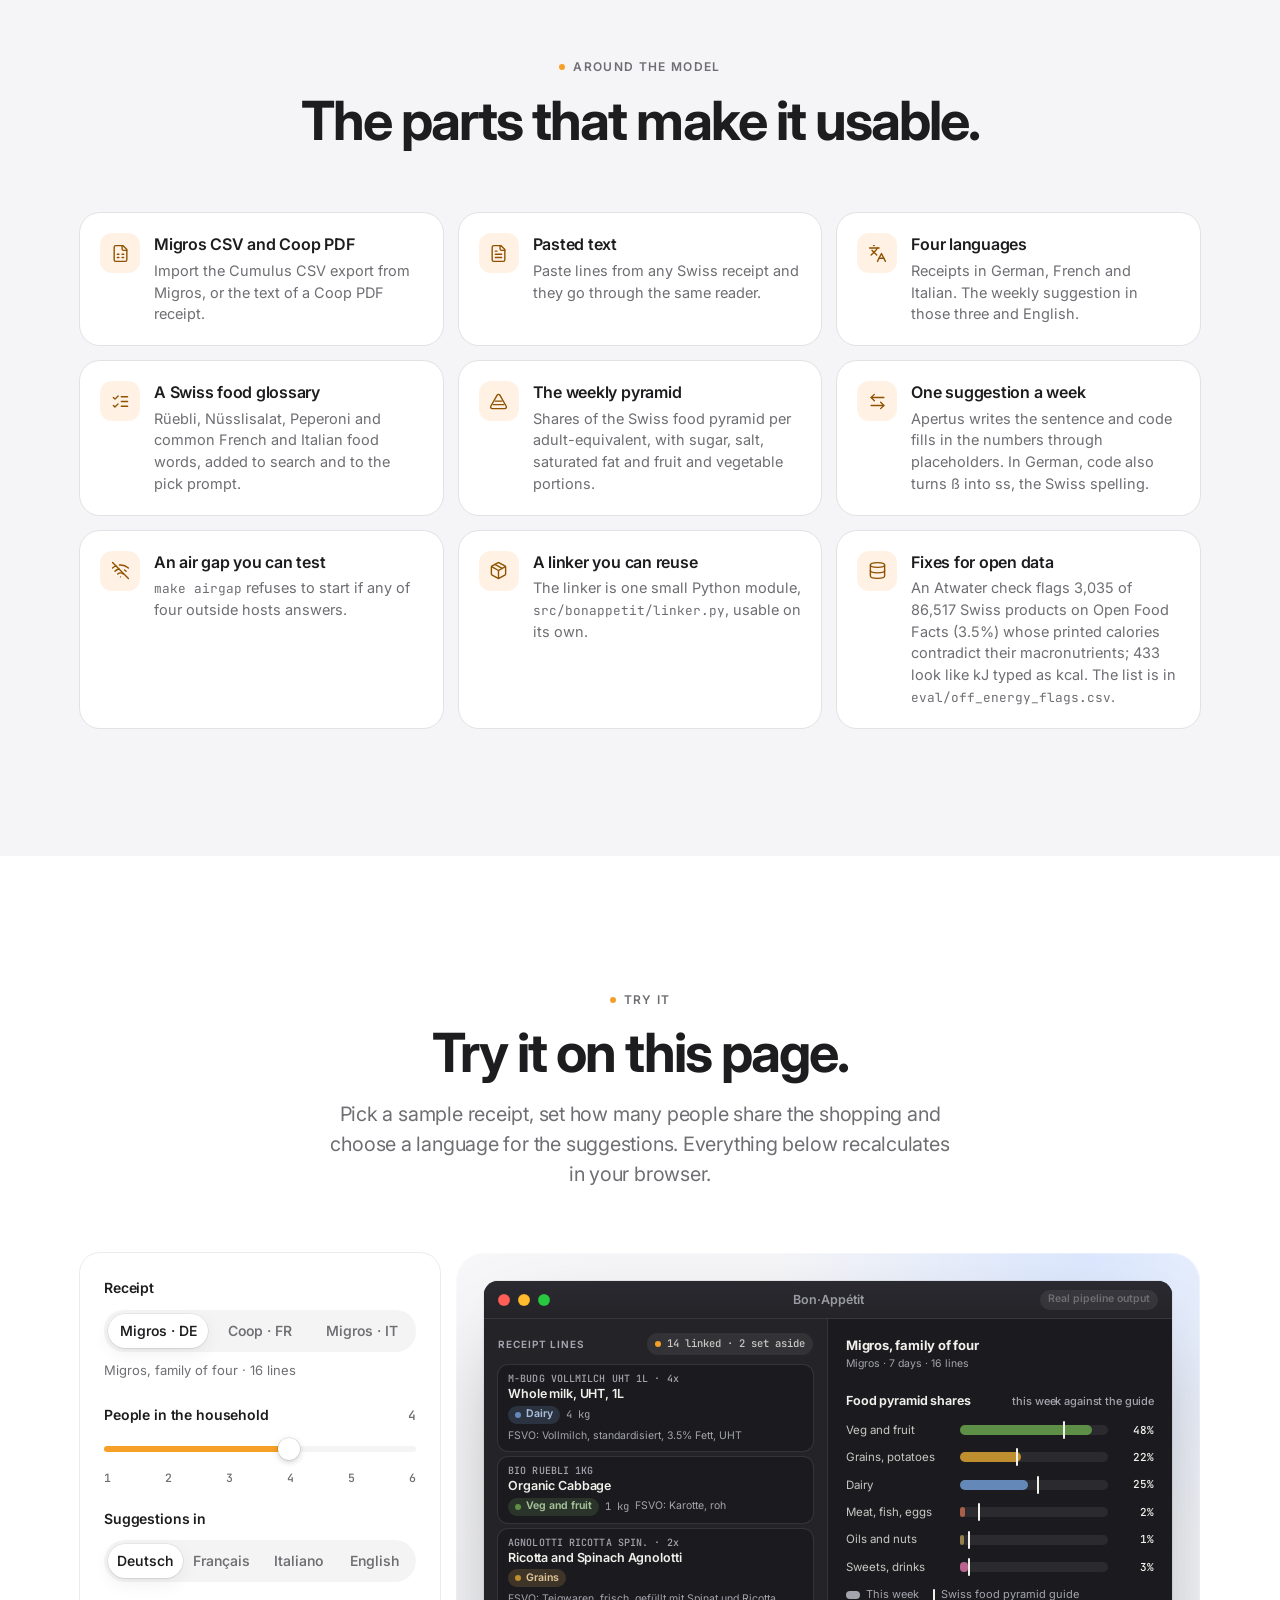
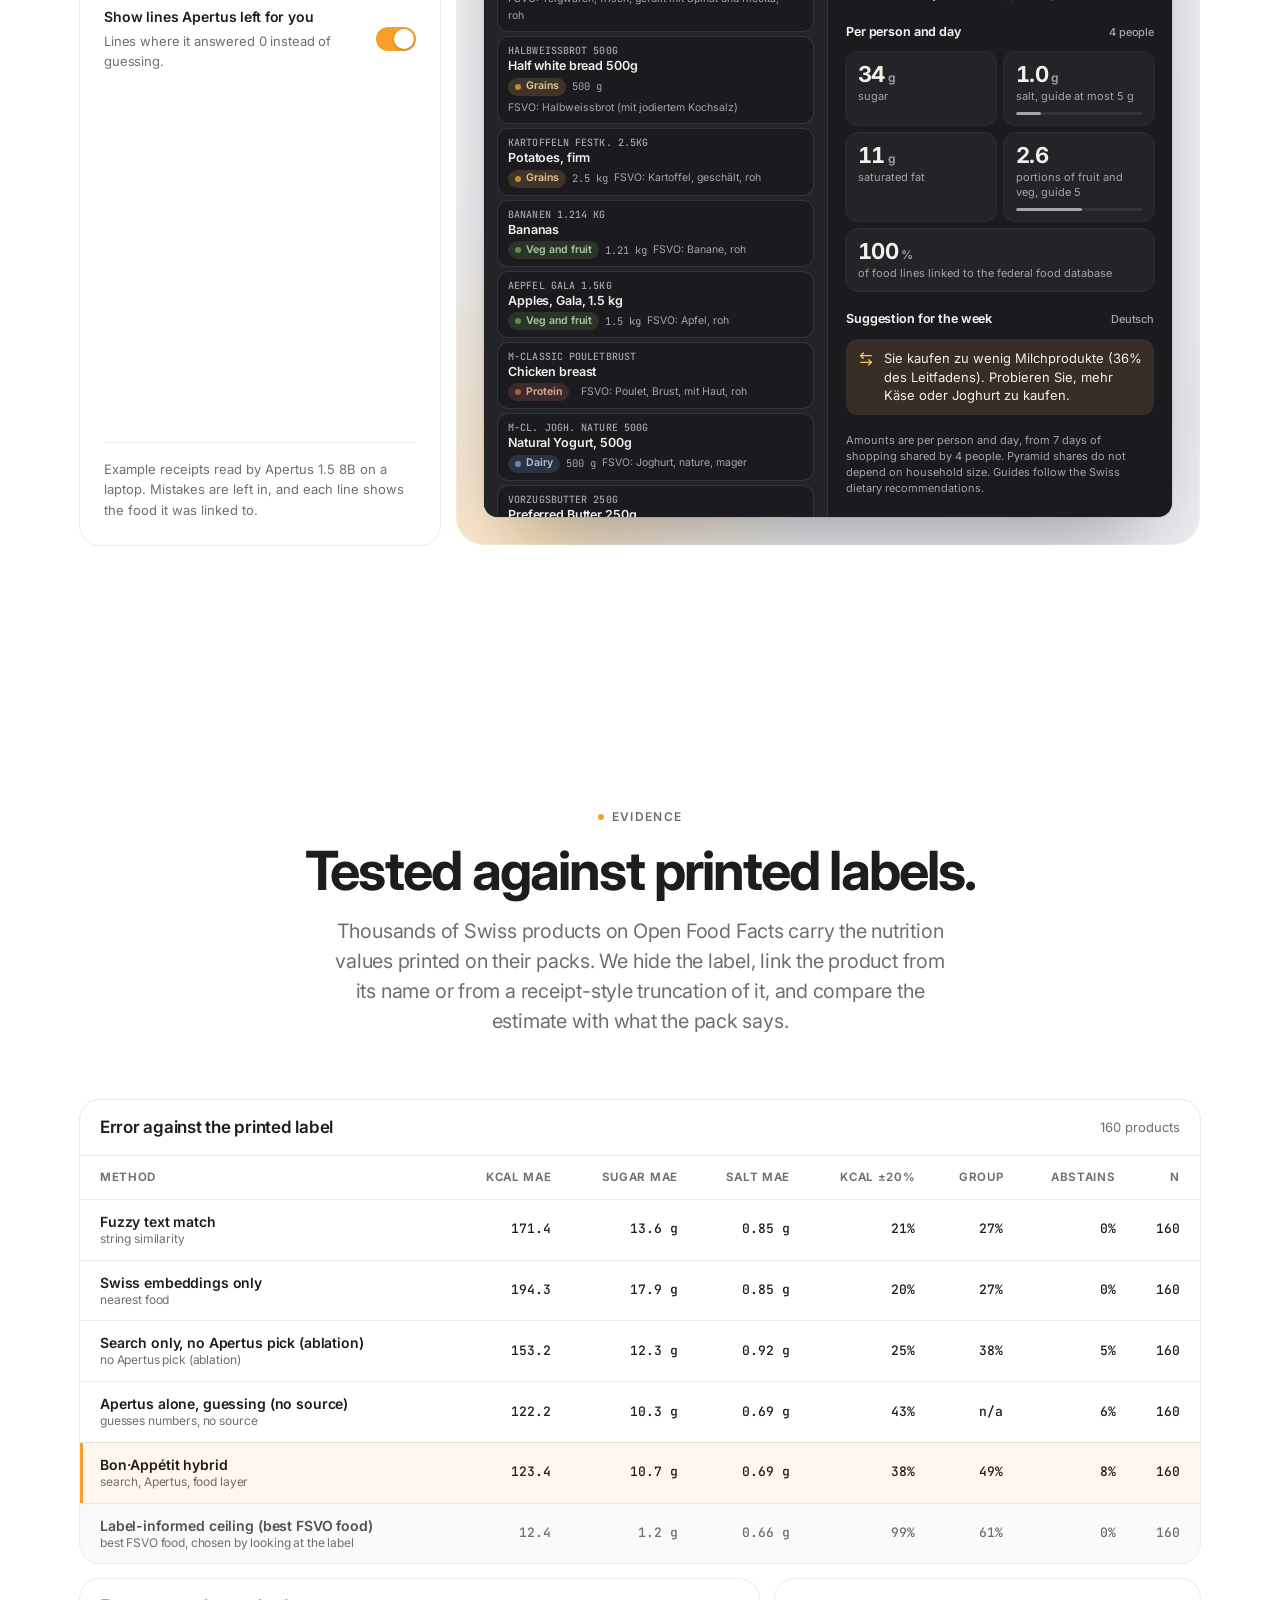
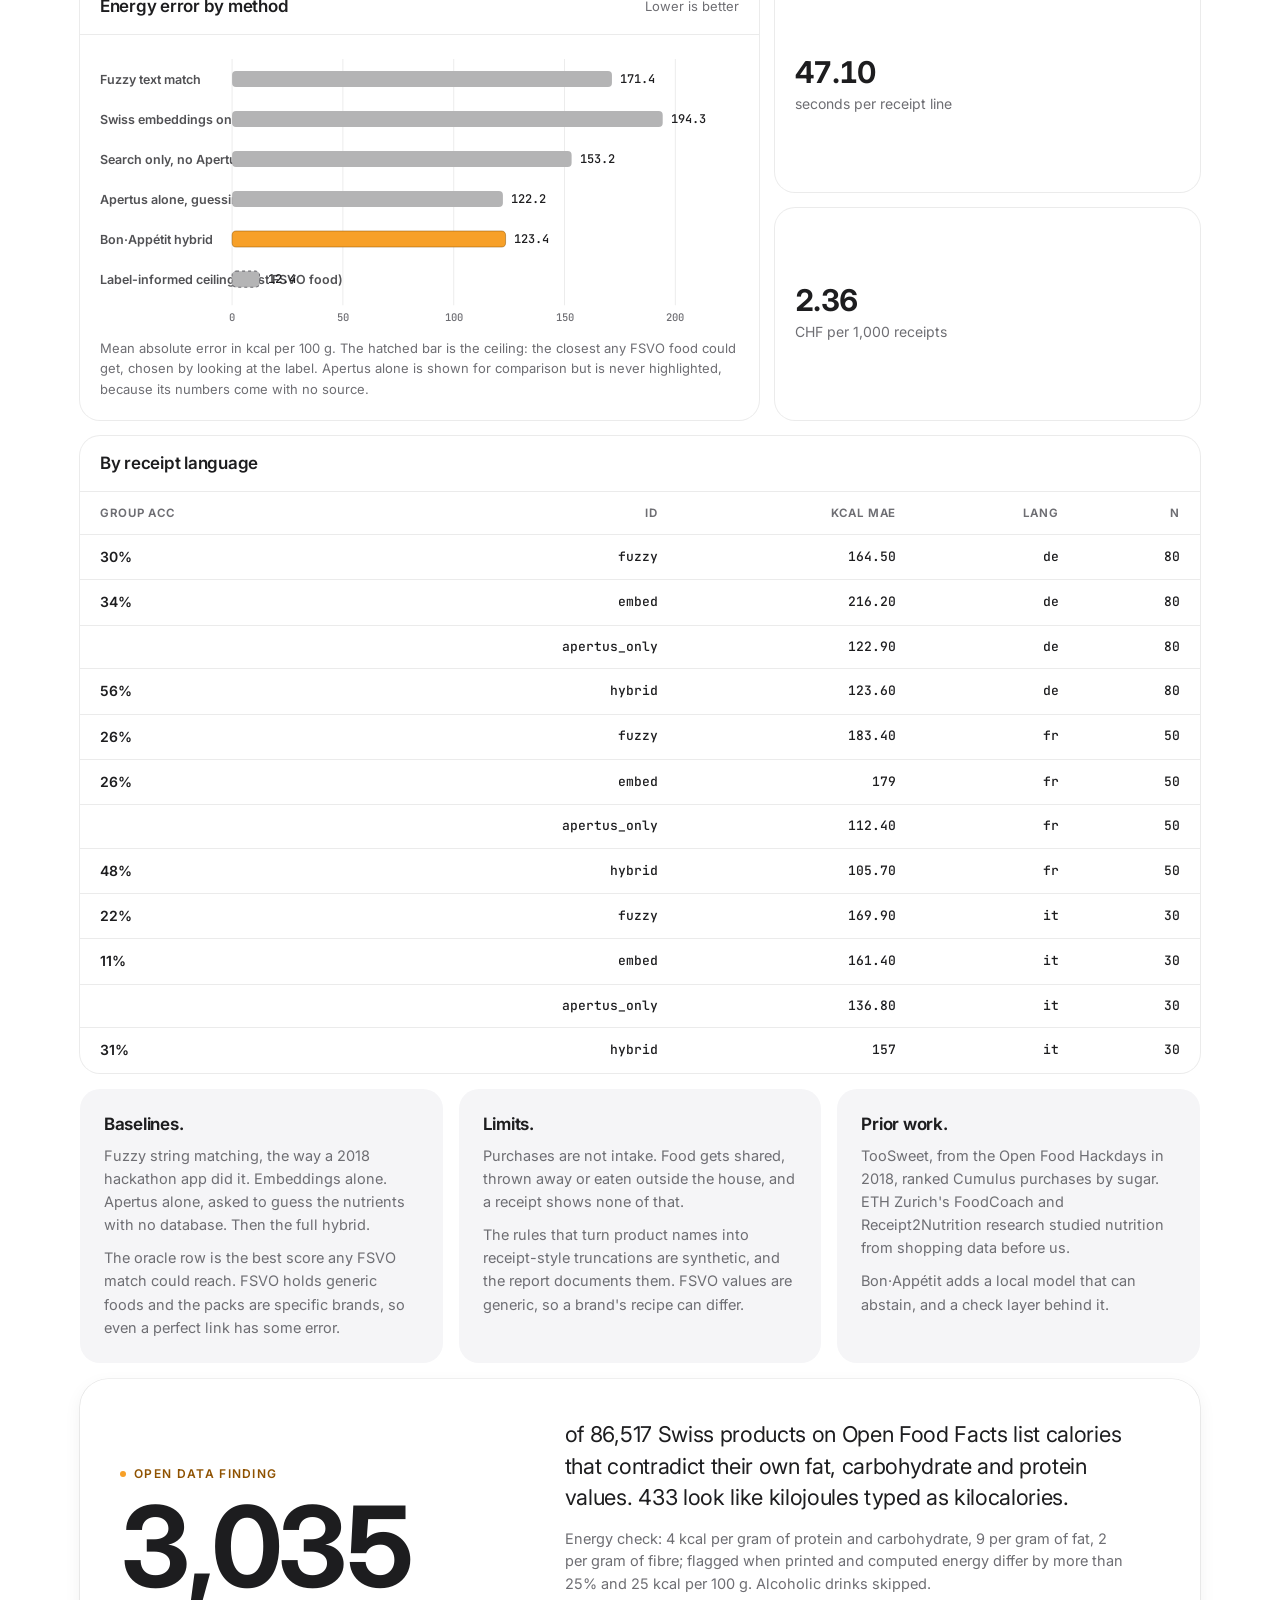
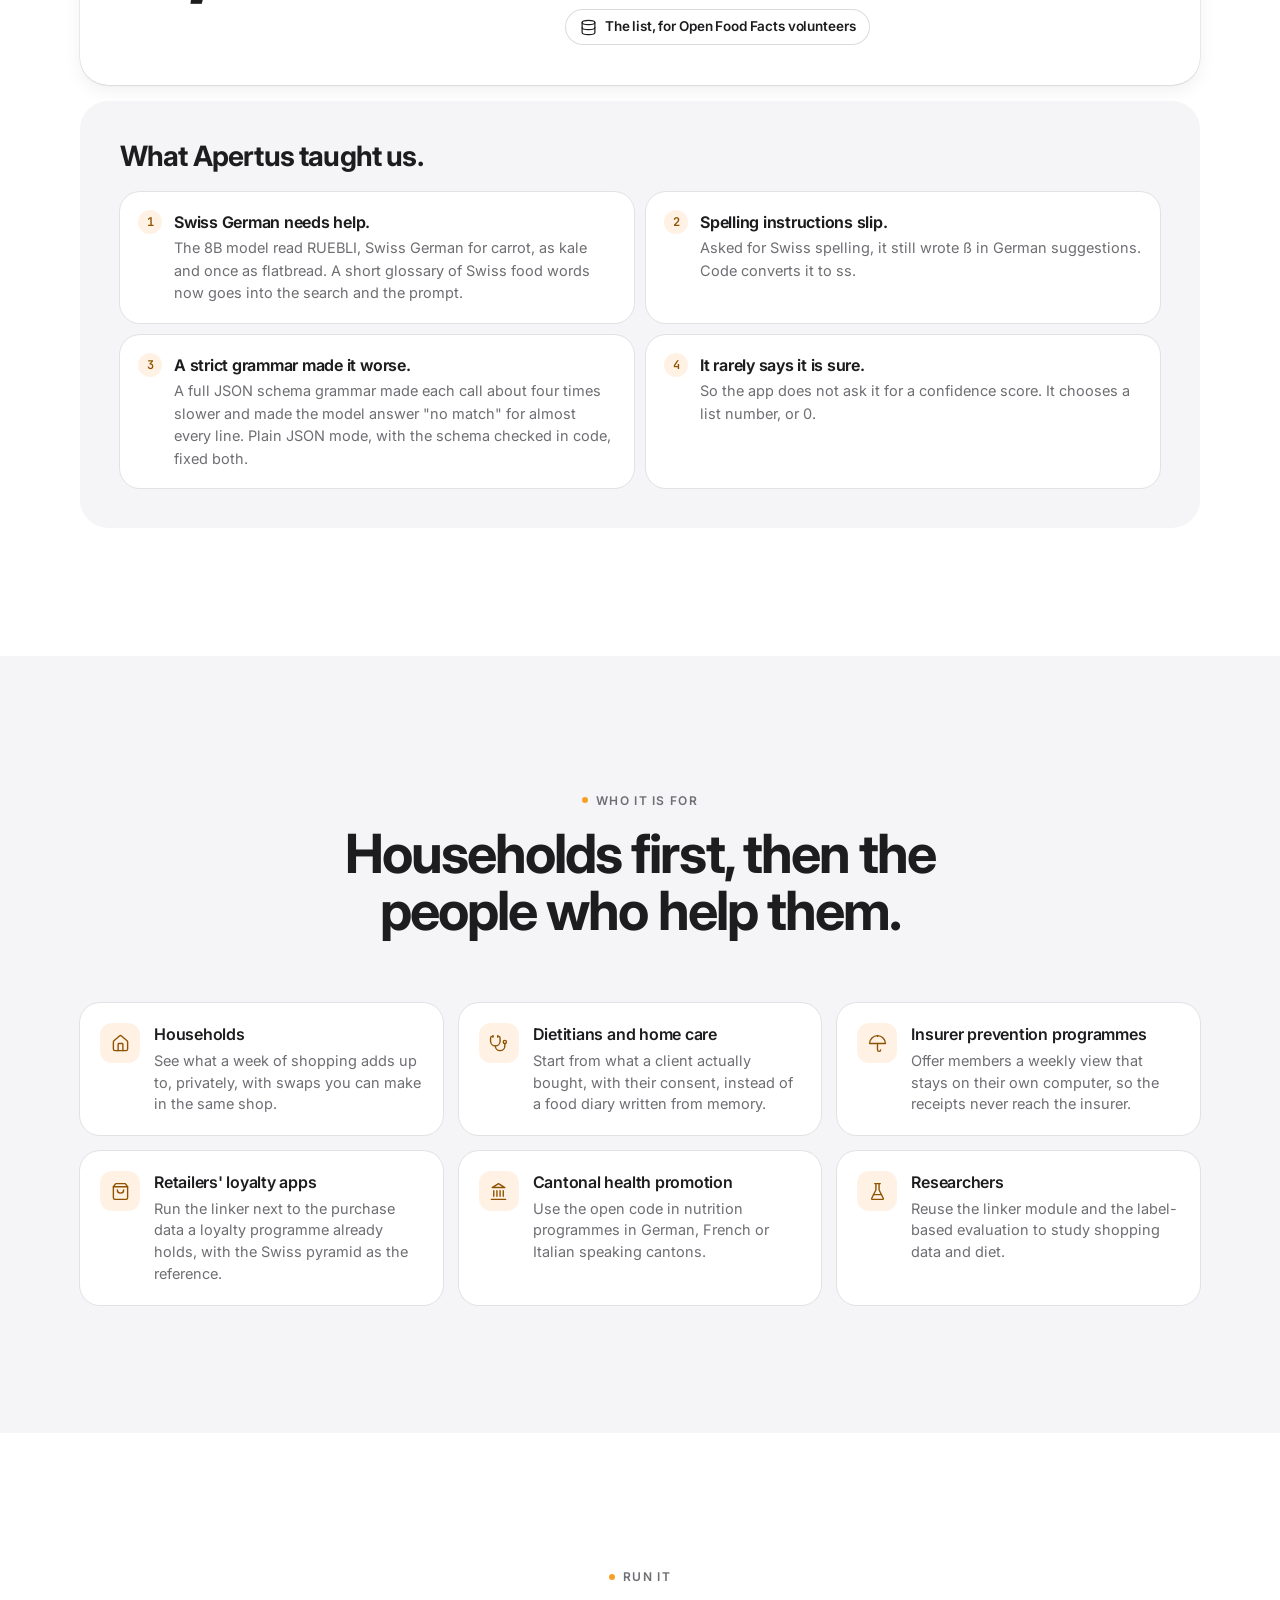
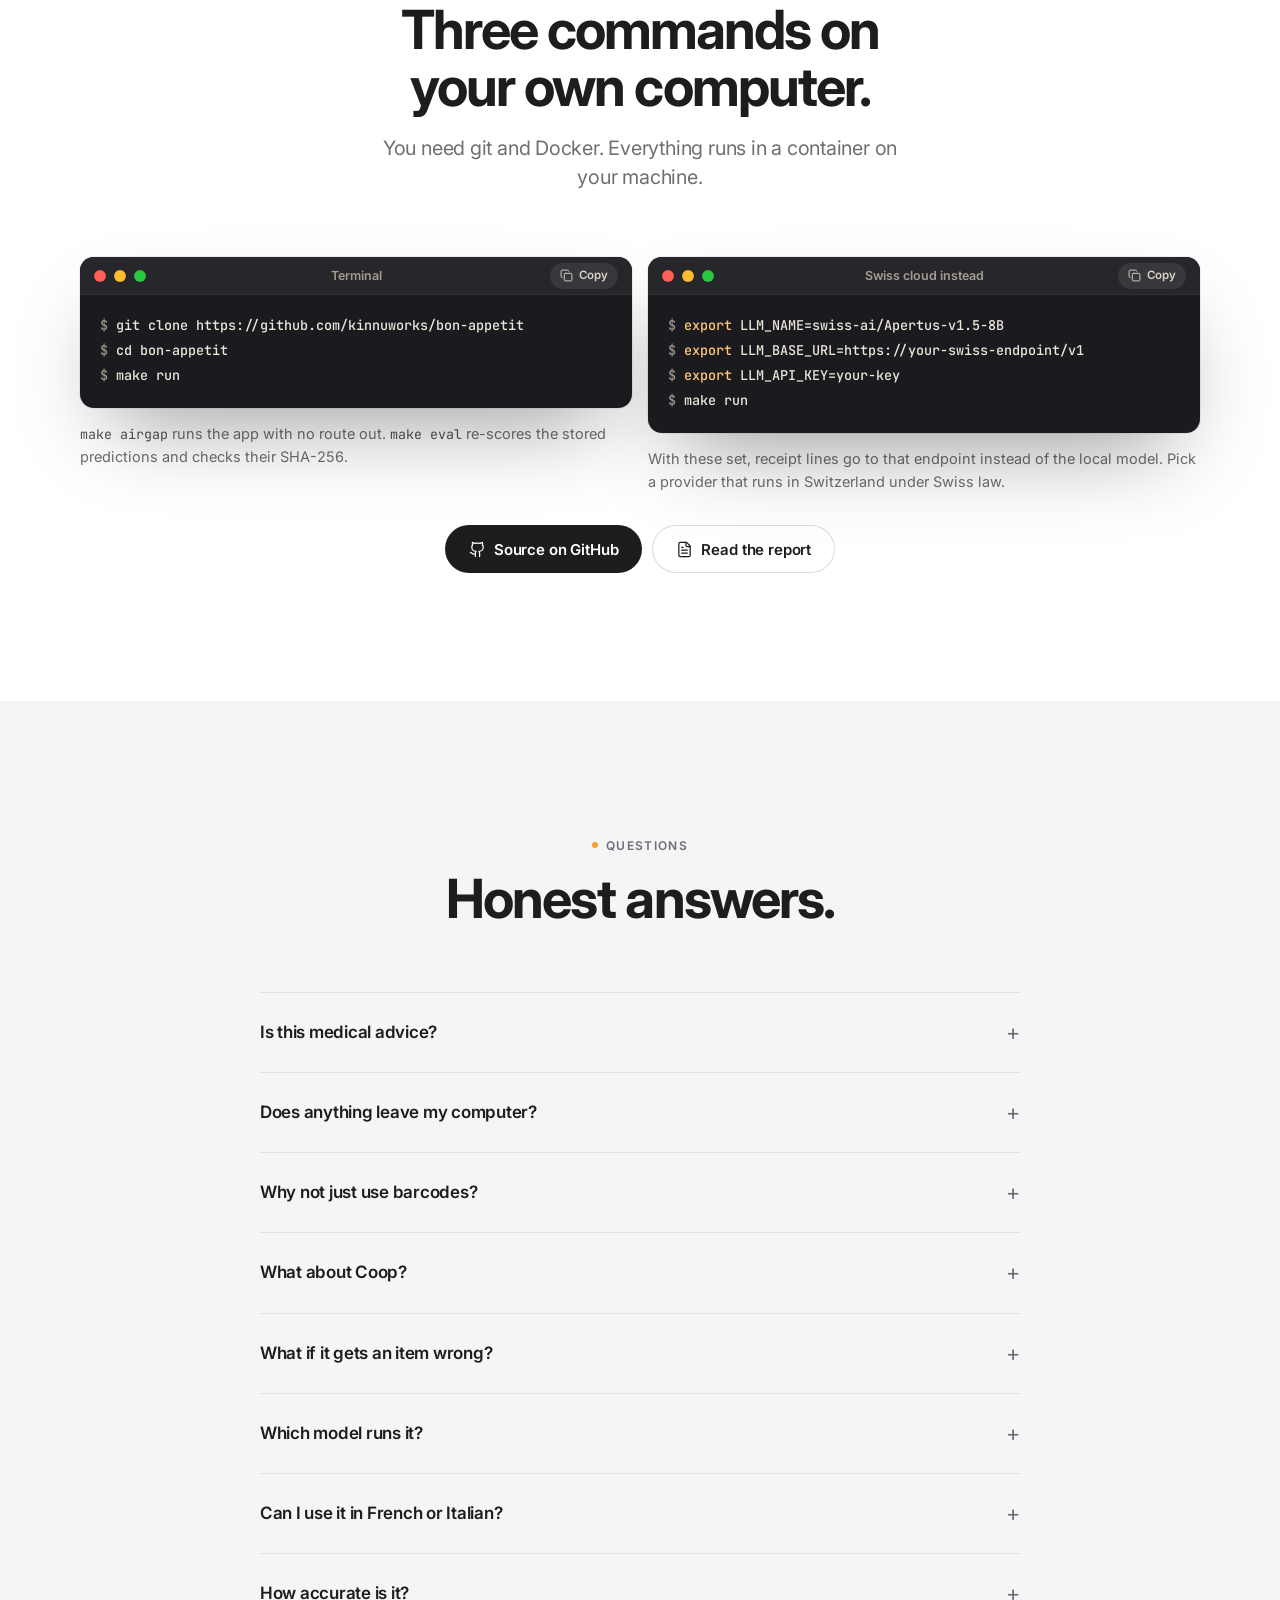
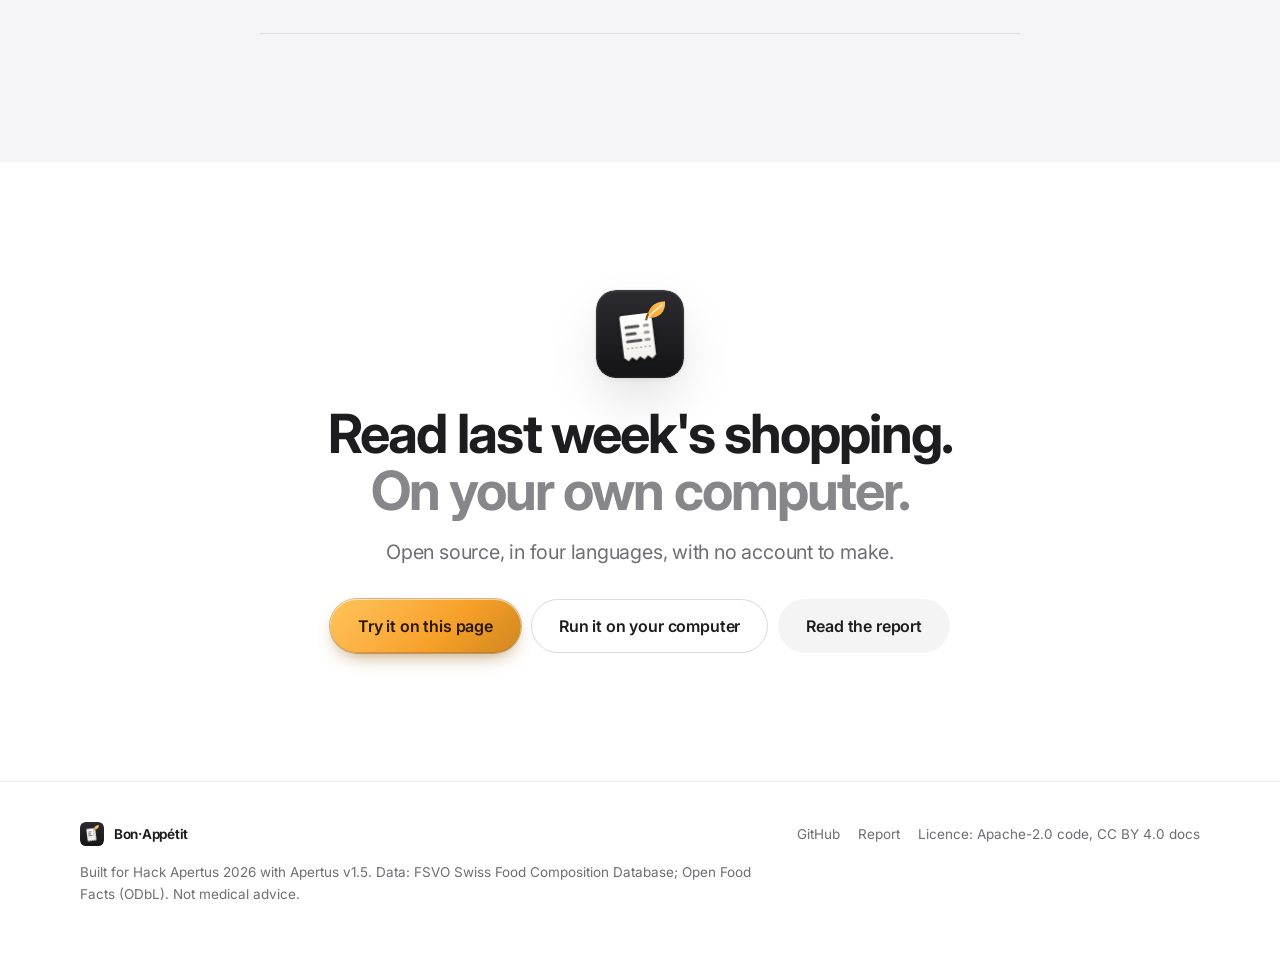
==== commit 2a0ee04c: "Final evaluation on 160 products, results hash, filled README and report, report PDF, restyled site " ====
--- a/track_2b/site/index.html
+++ b/track_2b/site/index.html
@@ -1,5 +1,5 @@
 <!doctype html>
-<html lang="en" data-mood="cream" data-accent="terracotta">
+<html lang="en" data-accent="amber">
 <head>
 <meta charset="utf-8">
 <meta name="viewport" content="width=device-width, initial-scale=1">
@@ -8,13 +8,12 @@
 <meta property="og:title" content="Bon·Appétit">
 <meta property="og:description" content="Swiss supermarket receipts, read by Apertus on your own computer and placed on the Swiss food pyramid.">
 <meta property="og:type" content="website">
-<meta name="theme-color" content="#FAF6EF">
-<link rel="icon" href="favicon.svg" type="image/svg+xml">
+<meta name="theme-color" content="#FFFFFF">
+<link rel="icon" href="favicon.svg?v=4" type="image/svg+xml">
 <link rel="preconnect" href="https://fonts.googleapis.com"><link rel="preconnect" href="https://fonts.gstatic.com" crossorigin>
-<link href="https://fonts.googleapis.com/css2?family=Plus+Jakarta+Sans:wght@400..800&family=Geist+Mono:wght@400;500&display=swap" rel="stylesheet">
-<link href="https://fonts.googleapis.com/css2?family=Instrument+Serif:ital@0;1&display=swap" rel="stylesheet">
-<link rel="stylesheet" href="assets/foundation.css?v=3">
-<link rel="stylesheet" href="assets/site.css?v=3">
+<link href="https://fonts.googleapis.com/css2?family=Inter:wght@400..800&family=JetBrains+Mono:wght@400;500&display=swap" rel="stylesheet">
+<link rel="stylesheet" href="assets/foundation.css?v=4">
+<link rel="stylesheet" href="assets/site.css?v=4">
 <script>document.documentElement.classList.add('js')</script>
 </head>
 <body>
@@ -57,7 +56,7 @@
 <header class="nav">
   <nav class="nav__bar" aria-label="Main">
     <a class="nav__brand" href="#top" aria-label="Bon·Appétit, back to top">
-      <img class="app-icon" src="assets/icon.svg" alt="" width="28" height="28">
+      <img class="app-icon" src="assets/icon.svg?v=4" alt="" width="28" height="28">
       <span>Bon·Appétit</span>
     </a>
     <div class="nav__links">
@@ -68,7 +67,7 @@
     </div>
     <div class="nav__cta">
       <a class="nav__gh" href="https://github.com/kinnuworks/bon-appetit" aria-label="Source code on GitHub"><svg class="i" aria-hidden="true"><use href="#i-github"/></svg></a>
-      <a class="btn btn-ink btn-sm" href="#try">Try it</a>
+      <a class="btn btn-candy btn-sm" href="#try">Try it</a>
     </div>
   </nav>
 </header>
@@ -79,10 +78,10 @@
   <div class="container">
     <div class="hero__copy">
       <span class="badge"><span class="badge__tag">Hack Apertus 2026</span>Track 2B</span>
-      <h1>Your <em class="t-serif">Bon</em> knows what you eat.</h1>
+      <h1>Your <span class="hl">Bon</span> knows what you eat.</h1>
       <p class="lead">A Bon is a Swiss till receipt. Bon·Appétit reads yours with Apertus, Switzerland's open language model, and shows what your household ate this week on the Swiss food pyramid. It all happens on your own computer.</p>
       <div class="cta-row">
-        <a class="btn btn-ink btn-lg" href="#try">Try it on this page<svg class="i" aria-hidden="true"><use href="#i-arrow-down"/></svg></a>
+        <a class="btn btn-candy btn-lg" href="#try">Try it on this page<svg class="i" aria-hidden="true"><use href="#i-arrow-down"/></svg></a>
         <a class="btn btn-outline btn-lg" href="#run"><svg class="i" aria-hidden="true"><use href="#i-terminal"/></svg>Run it on your computer</a>
       </div>
       <div class="trust"><span>Runs on your computer</span><span>No account</span><span>Open source</span></div>
@@ -91,7 +90,7 @@
 
     <div class="hero-visual" id="heroVisual">
       <div class="stage stage--hero" role="img" aria-label="The Bon·Appétit window reading a sample Migros receipt line by line. Each line becomes a food from the Swiss food composition database, one line waits for you because no entry fits, and the shopping bag is set aside. A small pyramid sums up the week.">
-        <div class="window hero-app" id="heroApp" aria-hidden="true">
+        <div class="window window--dark hero-app" id="heroApp" aria-hidden="true">
           <div class="window__bar">
             <div class="lights"><i></i><i></i><i></i></div>
             <span class="window__title">Bon·Appétit</span>
@@ -174,7 +173,7 @@
 </section>
 
 <!-- ========== Problem → solution ========== -->
-<section class="section" id="how">
+<section class="section section--alt" id="how">
   <div class="container">
     <div class="section-head reveal">
       <div class="eyebrow"><span class="dot"></span>The problem</div>
@@ -236,7 +235,7 @@
           </div>
         </div>
         <div class="stage stage--soft reveal" style="--i:1">
-          <div class="window" aria-hidden="true">
+          <div class="window window--dark" aria-hidden="true">
             <div class="window__bar"><div class="lights"><i></i><i></i><i></i></div><span class="window__title">Line inspector</span></div>
             <div class="insp">
               <div class="insp__step"><div class="insp__label">Line</div><div><span class="raw-pill">AGNOLOTTI RICOTTA SPIN.</span></div></div>
@@ -272,7 +271,7 @@
           </div>
         </div>
         <div class="stage stage--soft reveal" style="--i:1">
-          <div class="window" aria-hidden="true">
+          <div class="window window--dark" aria-hidden="true">
             <div class="window__bar"><div class="lights"><i></i><i></i><i></i></div><span class="window__title">Food checks</span></div>
             <div class="insp">
               <div class="insp__step"><div class="insp__label">Line</div><div><span class="raw-pill">M-BUDG VOLLMILCH UHT 1L</span> <span class="score">× 4</span></div></div>
@@ -337,7 +336,7 @@
 </section>
 
 <!-- ========== Tiles ========== -->
-<section class="section" id="more">
+<section class="section section--alt" id="more">
   <div class="container">
     <div class="section-head reveal">
       <div class="eyebrow"><span class="dot"></span>Around the model</div>
@@ -383,7 +382,7 @@
             <label class="field__label" for="liveShop">Shop</label>
             <select class="select" id="liveShop"><option>Migros</option><option>Coop</option><option>Other</option></select>
           </div>
-          <button class="btn btn-ink" type="button" id="liveGo"><svg class="i" aria-hidden="true"><use href="#i-scan"/></svg><span>Read it with Apertus</span></button>
+          <button class="btn btn-candy" type="button" id="liveGo"><svg class="i" aria-hidden="true"><use href="#i-scan"/></svg><span>Read it with Apertus</span></button>
           <p class="field__hint">Apertus on a laptop takes about 10 seconds per line. The household slider below sets how many adults share the shopping.</p>
         </div>
         <div>
@@ -405,7 +404,7 @@
       </div>
       <div class="preview">
         <div class="stage stage--soft">
-          <div class="window" id="previewWin">
+          <div class="window window--dark" id="previewWin">
             <div class="window__bar"><div class="lights" aria-hidden="true"><i></i><i></i><i></i></div><span class="window__title">Bon·Appétit</span><span class="bar-end"><span class="pill" id="pvPill">Sample</span></span></div>
             <div id="preview" aria-live="polite">
               <div class="quiet"><svg class="i" aria-hidden="true"><use href="#i-clock"/></svg><b>Results are being computed.</b><span>The sample week appears here once it has loaded.</span></div>
@@ -477,7 +476,7 @@
 </section>
 
 <!-- ========== Who ========== -->
-<section class="section who" id="who">
+<section class="section section--alt who" id="who">
   <div class="container">
     <div class="section-head reveal">
       <div class="eyebrow"><span class="dot"></span>Who it is for</div>
@@ -531,7 +530,7 @@
 </section>
 
 <!-- ========== FAQ ========== -->
-<section class="section" id="faq">
+<section class="section section--alt" id="faq">
   <div class="container">
     <div class="section-head reveal">
       <div class="eyebrow"><span class="dot"></span>Questions</div>
@@ -553,11 +552,11 @@
 <!-- ========== Final CTA ========== -->
 <section class="section final">
   <div class="container">
-    <img class="final__icon" src="assets/icon.svg" alt="Bon·Appétit app icon: a receipt with a leaf growing from its top edge" width="88" height="88">
+    <img class="final__icon" src="assets/icon.svg?v=4" alt="Bon·Appétit app icon: a receipt with a leaf growing from its top edge" width="88" height="88">
     <h2>Read last week's shopping. <span class="t-muted">On your own computer.</span></h2>
     <p class="lead">Open source, in four languages, with no account to make.</p>
     <div class="cta-row">
-      <a class="btn btn-ink btn-lg" href="#try">Try it on this page</a>
+      <a class="btn btn-candy btn-lg" href="#try">Try it on this page</a>
       <a class="btn btn-outline btn-lg" href="#run">Run it on your computer</a>
       <a class="btn btn-ghost btn-lg" href="https://github.com/kinnuworks/bon-appetit/blob/main/track_2b/technical_report.md">Read the report</a>
     </div>
@@ -567,7 +566,7 @@
 
 <footer class="footer">
   <div class="container">
-    <span class="footer__brand"><img class="app-icon" src="assets/icon.svg" alt="" width="24" height="24">Bon·Appétit</span>
+    <span class="footer__brand"><img class="app-icon" src="assets/icon.svg?v=4" alt="" width="24" height="24">Bon·Appétit</span>
     <nav class="footer__links" aria-label="Footer">
       <a href="https://github.com/kinnuworks/bon-appetit">GitHub</a>
       <a href="https://github.com/kinnuworks/bon-appetit/blob/main/track_2b/technical_report.md">Report</a>
@@ -577,6 +576,6 @@
   </div>
 </footer>
 
-<script src="assets/app.js?v=3" defer></script>
+<script src="assets/app.js?v=4" defer></script>
 </body>
 </html>
--- a/track_2b/site/assets/site.css
+++ b/track_2b/site/assets/site.css
@@ -1,12 +1,12 @@
 /* ==========================================================
    Bon·Appétit: page styles on top of foundation.css
-   Mood: cream · Accent: terracotta (details only, ink CTAs)
+   Mood: mist · Accent: amber (candy CTAs), dark product windows
    ========================================================== */
 :root{
   /* Food group colours: the product's own palette, used only inside product UI */
   --g-veg:#5E8F47; --g-grain:#BF8E2E; --g-dairy:#6489B8; --g-protein:#A9604B; --g-fat:#93804A; --g-sweet:#B9648F; --g-none:#9A9186;
   --paper:#FFFDF8; --paper-ink:#2B2721; --paper-ink-2:#6B6358;
-  --term-bg:#1C1915; --term-bar:#272320;
+  --term-bg:#1B1B1F; --term-bar:#26262B; --lime:#D4F53C;
 }
 .i{width:18px;height:18px;flex:none;fill:none;stroke:currentColor;stroke-width:1.75;stroke-linecap:round;stroke-linejoin:round}
 .sr-only{position:absolute;width:1px;height:1px;padding:0;margin:-1px;overflow:hidden;clip:rect(0 0 0 0);white-space:nowrap;border:0}
@@ -22,7 +22,6 @@
 .hero{padding-bottom:clamp(48px,7vw,96px)}
 .hero--split .container{grid-template-columns:minmax(0,1fr) minmax(0,1.2fr);gap:clamp(32px,4vw,56px)}
 .hero h1{font-size:clamp(42px,5.7vw,74px)}
-.hero h1 .t-serif{font-size:1.08em;letter-spacing:-.02em;padding-right:.04em}
 .hero .lead{max-width:520px}
 .hero__aside{margin-top:22px;font-size:13.5px;color:var(--ink-3)}
 .hero__aside a{text-decoration:underline;text-decoration-color:var(--line-2);text-underline-offset:3px}
@@ -147,7 +146,6 @@
 /* ---------- Problem → solution ---------- */
 .versus{display:grid;grid-template-columns:repeat(2,minmax(0,1fr));gap:16px}
 .versus .card{display:flex;flex-direction:column;gap:18px;padding:clamp(20px,3vw,32px)}
-.versus .card--flat{background:var(--bg-alt)}
 .versus__head{display:flex;align-items:center;justify-content:space-between;gap:12px}
 .versus__head .t-title{display:flex;align-items:center;gap:10px}
 .versus .t-small{margin-top:auto}
@@ -200,7 +198,7 @@
 .term-window{background:var(--term-bg);color:#ECE6DB}
 .term-window .window__bar{background:var(--term-bar);border-color:rgba(255,255,255,.06);color:#A39C90}
 .term{margin:0;padding:16px 18px 56px;font:500 12.5px/1.8 var(--font-mono);white-space:pre;overflow-x:auto;color:#ECE6DB}
-.term .p{color:#E8895A}
+.term .p{color:#FFC45A}
 .term .d{color:#9C958A}
 .term .ok{color:#86C98A}
 .term .hl-line{display:inline-block;padding:0 6px;margin:0 -6px;border-radius:4px;background:rgba(134,201,138,.12)}
@@ -338,13 +336,13 @@
 .code-window .window__bar{background:var(--term-bar);border-color:rgba(255,255,255,.06);color:#A39C90}
 .code{margin:0;padding:18px 20px 20px;font:500 13.5px/1.85 var(--font-mono);white-space:pre;overflow-x:auto;color:#ECE6DB}
 .code .p{color:#9C958A;user-select:none;-webkit-user-select:none}
-.code .k{color:#E8B48A}
+.code .k{color:#FFC978}
 .code .c{color:#9C958A}
 .copy{display:inline-flex;align-items:center;gap:6px;height:26px;padding:0 10px;border:0;border-radius:99px;background:rgba(255,255,255,.08);color:#D9D2C6;font:600 11.5px/1 var(--font-body);cursor:pointer;transition:background-color var(--dur-hover),transform var(--dur-press) var(--ease-spring)}
 .copy:hover{background:rgba(255,255,255,.14)}
 .copy:active{transform:scale(.96)}
 .copy .i{width:13px;height:13px}
-.copy:focus-visible{outline-color:#E8895A}
+.copy:focus-visible{outline-color:#FFC45A}
 .run-copy{margin-top:14px;font-size:var(--fs-small);color:var(--ink-3)}
 .run-copy .t-mono{color:var(--ink-2)}
 .run-cta{display:flex;flex-wrap:wrap;gap:10px;justify-content:center;margin-top:32px}
@@ -405,3 +403,63 @@
 #ctlReceipt button{flex:1 1 30%}
 .metric[hidden]{display:none}
 .wk__head .status{height:auto;min-height:22px;padding:4px 8px;white-space:normal;line-height:1.3}
+
+/* ==========================================================
+   Mist + amber restyle: dark product windows, more pop
+   ========================================================== */
+/* Dark windows re-theme everything inside them through tokens */
+.window--dark{
+  --surface:#1B1B1F; --surface-2:#232328; --bg-alt:#17171A; --sunk:#17171A;
+  --ink:#F2F0EB; --ink-2:#C9C7C2; --ink-3:#A4A4AE; --ink-4:#7C7C86;
+  --line:rgba(255,255,255,.08); --line-2:rgba(255,255,255,.14); --tint:rgba(255,255,255,.07);
+  --ring:0 0 0 1px rgba(255,255,255,.08);
+  --accent-wash:color-mix(in oklab,#F7A028 16%,#1B1B1F); --accent-ink:#FFC45A; --success:#8BDB9B; --focus:#FFC45A;
+  --shadow-1:0 0 0 1px rgba(255,255,255,.06),0 6px 18px rgba(0,0,0,.35);
+  color:var(--ink);box-shadow:var(--shadow-3),0 0 0 1px rgba(255,255,255,.06)
+}
+.window--dark .window__bar{background:linear-gradient(#2A2A30,#232328);border-color:rgba(255,255,255,.06);color:#9A9AA2}
+.window--dark .gchip{background:color-mix(in oklab,var(--g) 24%,#1B1B1F);color:color-mix(in oklab,var(--g) 55%,#fff)}
+.window--dark .gchip--none{background:rgba(212,245,60,.12);color:var(--lime)}
+.window--dark .gchip--none::before{background:var(--lime)}
+.window--dark .gchip--review{background:transparent;color:#FFC45A;box-shadow:inset 0 0 0 1px rgba(247,160,40,.5)}
+.window--dark .status__dot{background:var(--accent)}
+.window--dark .tag-no{background:rgba(255,120,95,.14);color:#FF9C85}
+.window--dark .tag-ok{background:rgba(139,219,155,.14);color:#9BE3A8}
+.window--dark .check--no .i,.window--dark .verdict--no .i{color:#FF9C85}
+.window--dark .cand--rejected{background:rgba(255,120,95,.06);box-shadow:0 0 0 1px rgba(255,120,95,.22)}
+.window--dark .pill.pill--live{background:rgba(139,219,155,.14);color:#9BE3A8}
+.window--dark .pill.pill--live::before{background:#8BDB9B}
+.window--dark .app__side{background:linear-gradient(#202025,#17171A)}
+.window--dark .dec-row--nonfood{box-shadow:inset 0 0 0 1px rgba(212,245,60,.18)}
+.window--dark .metric__ref.is-over::after{background:var(--accent)}
+.window--dark ::selection{color:#17150F}
+.window--dark .wk__lines{scrollbar-color:rgba(255,255,255,.18) transparent}
+/* paper stays paper on the dark window */
+.window--dark .receipt-wrap{filter:drop-shadow(0 1px 1px rgba(0,0,0,.4)) drop-shadow(0 14px 24px rgba(0,0,0,.45))}
+
+/* Hero stage glow and depth */
+.hero-visual::before{content:"";position:absolute;inset:6% 4% -2%;z-index:-1;border-radius:40px;background:var(--wallpaper);filter:blur(48px) saturate(1.2);opacity:.55}
+.hero-visual{isolation:isolate}
+.hero .stage{box-shadow:inset 0 0 0 1px rgba(255,255,255,.35),0 30px 80px -30px rgba(143,82,0,.35)}
+
+/* Springy, glossy CTAs */
+.btn-candy:hover{transform:translateY(-2px)}
+.btn-candy:active{transform:scale(.97)}
+.btn-candy{transition:transform .26s var(--ease-spring),box-shadow var(--dur-hover) var(--ease-out),filter var(--dur-hover) var(--ease-out)}
+.btn-candy:hover{box-shadow:inset 0 1px 0 rgba(255,255,255,.55),inset 0 -1px 0 rgba(0,0,0,.14),0 0 0 1px color-mix(in oklab,var(--accent-ink) 40%,transparent),0 14px 28px -10px color-mix(in oklab,var(--accent-ink) 75%,transparent)}
+.live-form .btn-candy:disabled{filter:saturate(.6)}
+
+/* Marker highlight sits a touch lower and thicker on the big h1 */
+.hero h1 .hl::after{height:.2em;bottom:.04em}
+
+/* Evidence accents */
+.finding .eyebrow{color:var(--accent-ink)}
+.finding{box-shadow:var(--shadow-1)}
+.lessons{background:var(--bg-alt)}
+.lessons__list li::before{background:var(--accent-wash);color:var(--accent-ink)}
+.chart .b{fill:color-mix(in oklab,var(--ink) 30%,var(--surface))}
+.chart .b--best{fill:var(--accent);stroke:color-mix(in oklab,var(--accent-ink) 50%,transparent);stroke-width:1}
+.rt tr.is-best td{background:color-mix(in oklab,var(--accent) 10%,var(--surface))}
+
+/* Light cards on the gray bands */
+.section--alt .card--flat,.section--alt .versus .card--flat{background:var(--surface);box-shadow:var(--ring)}
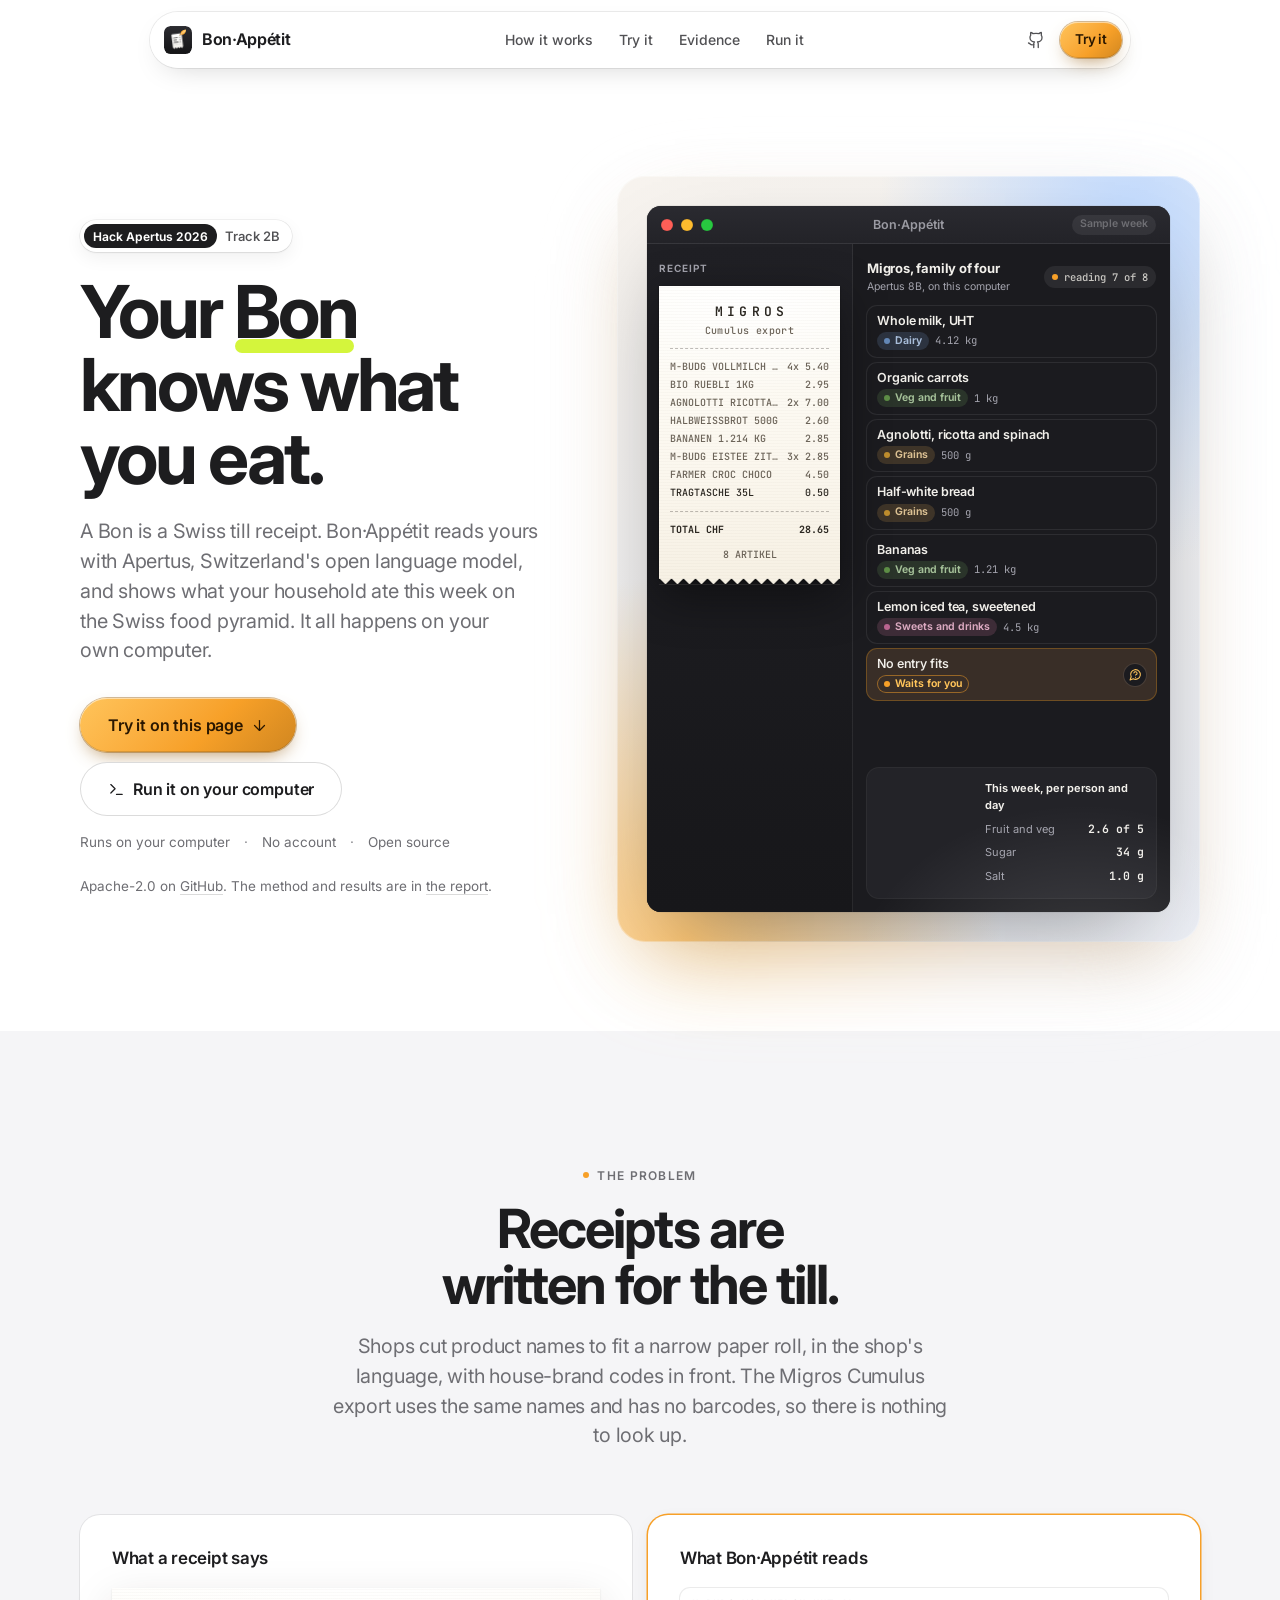
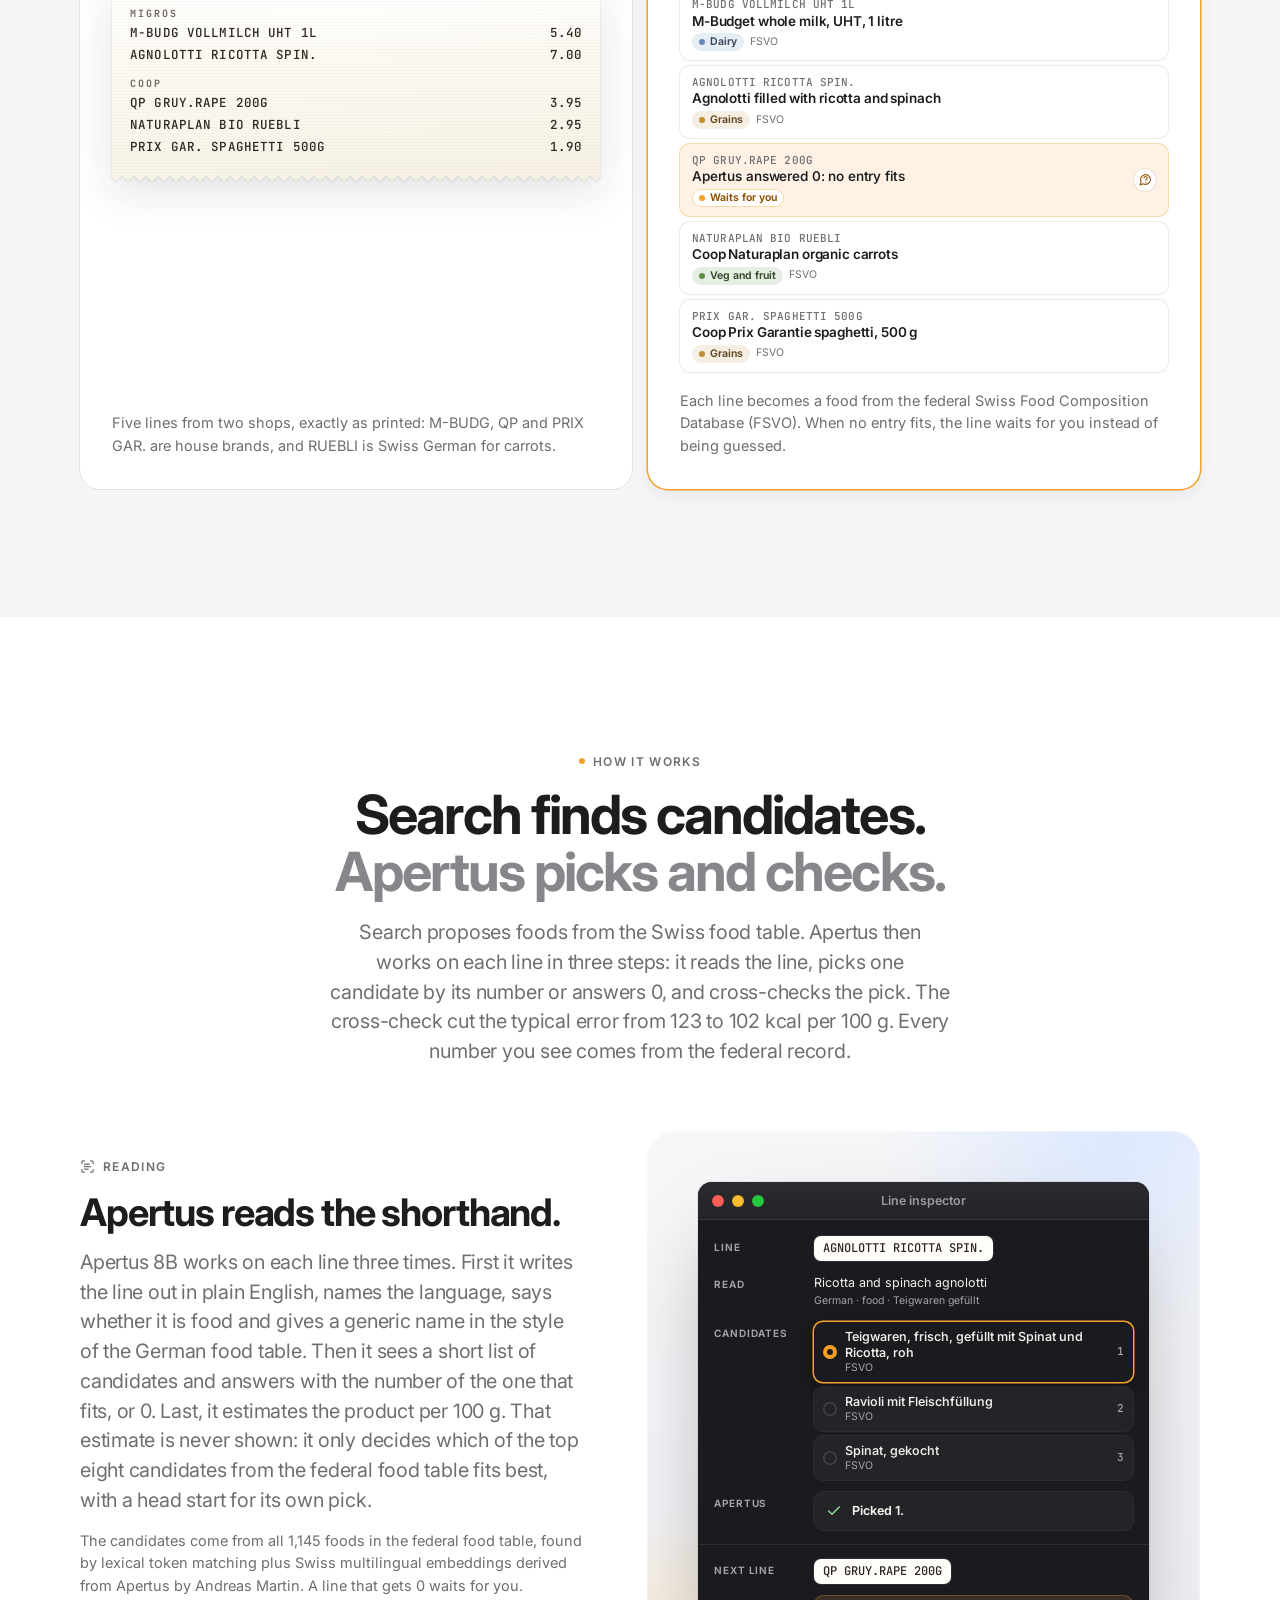
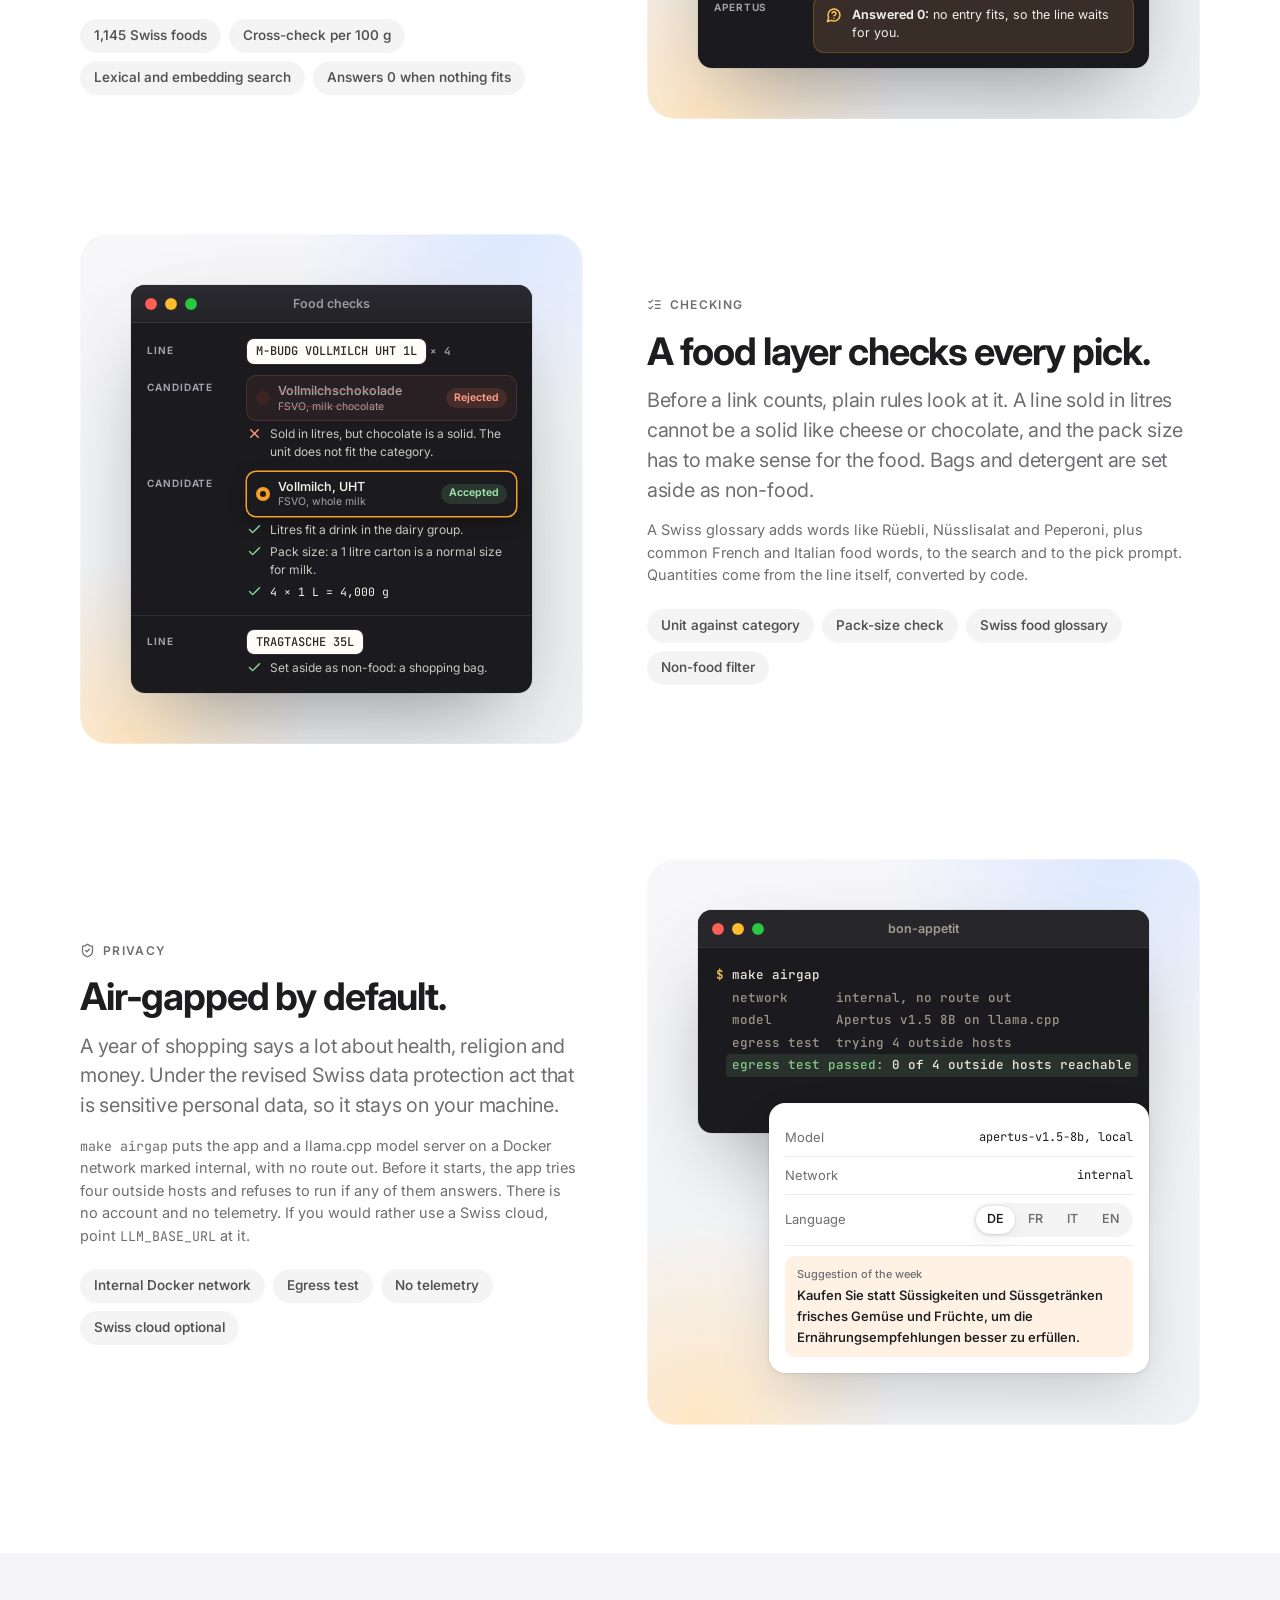
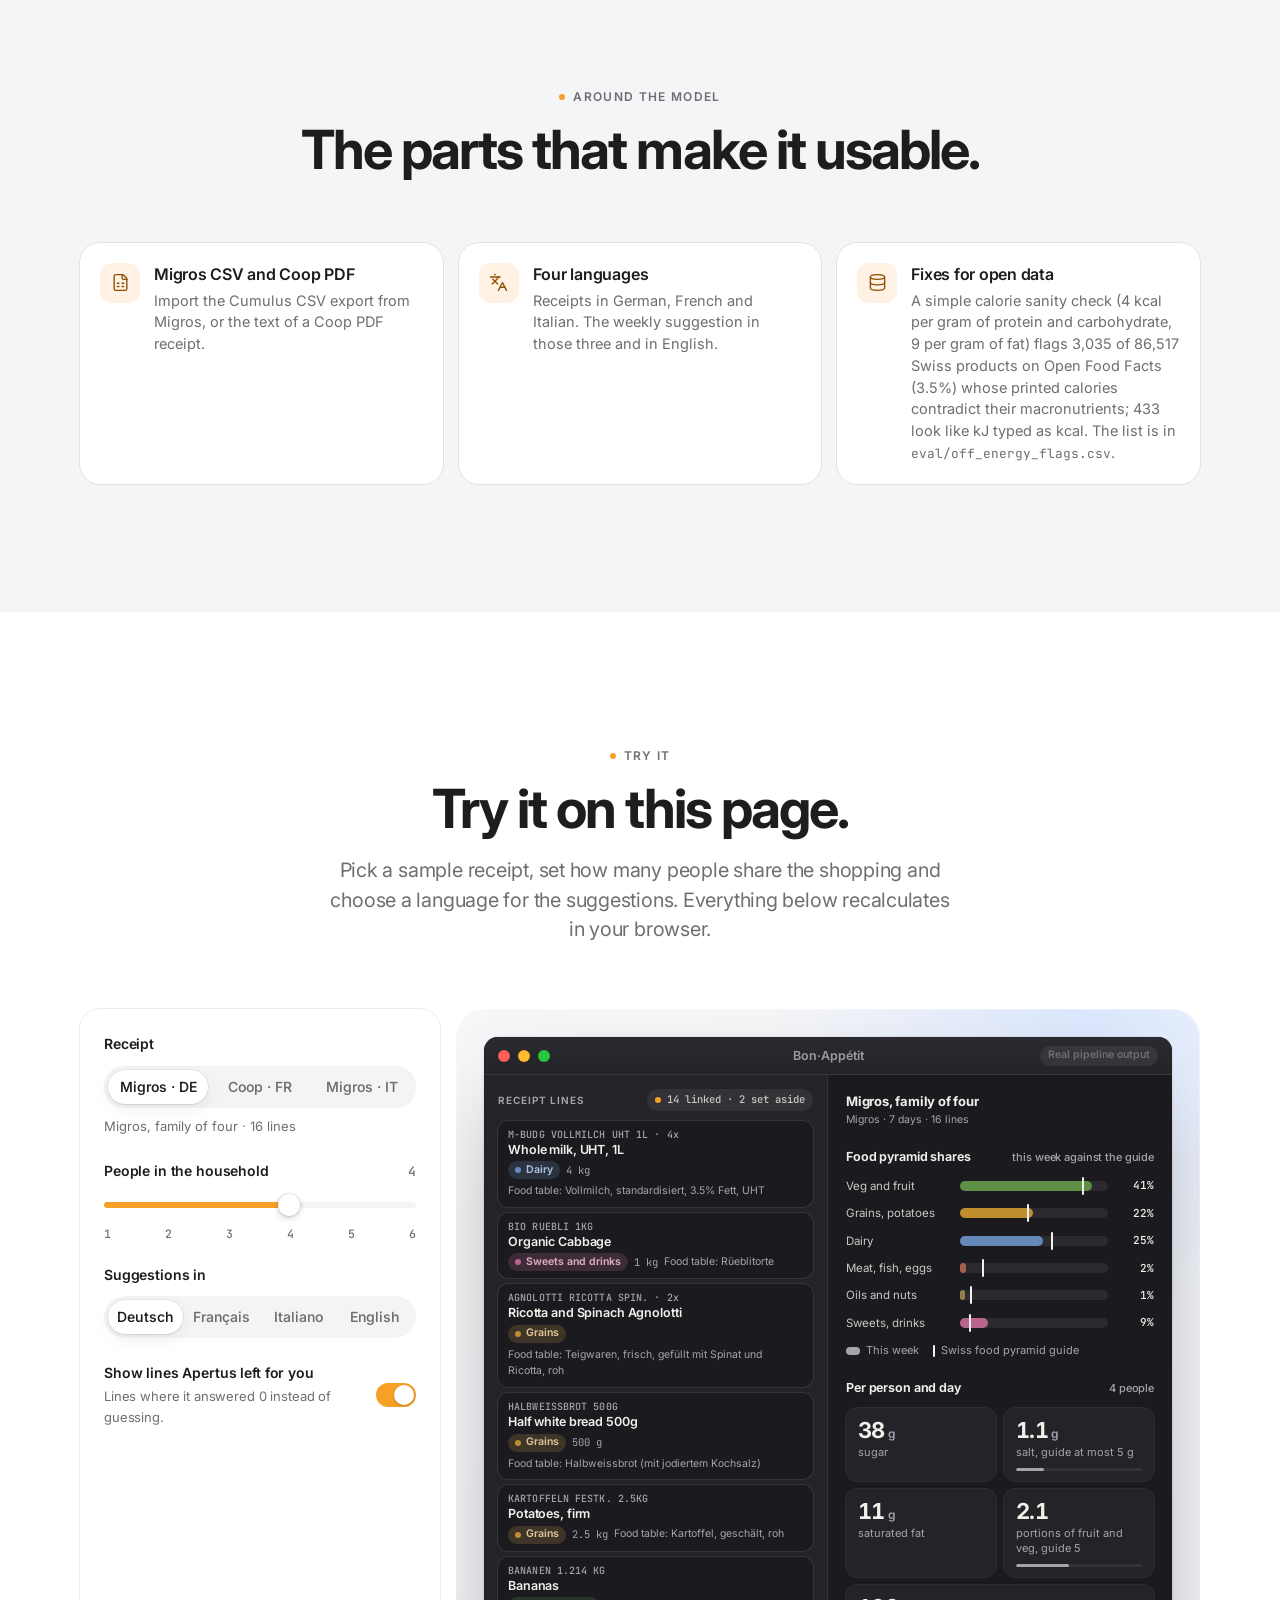
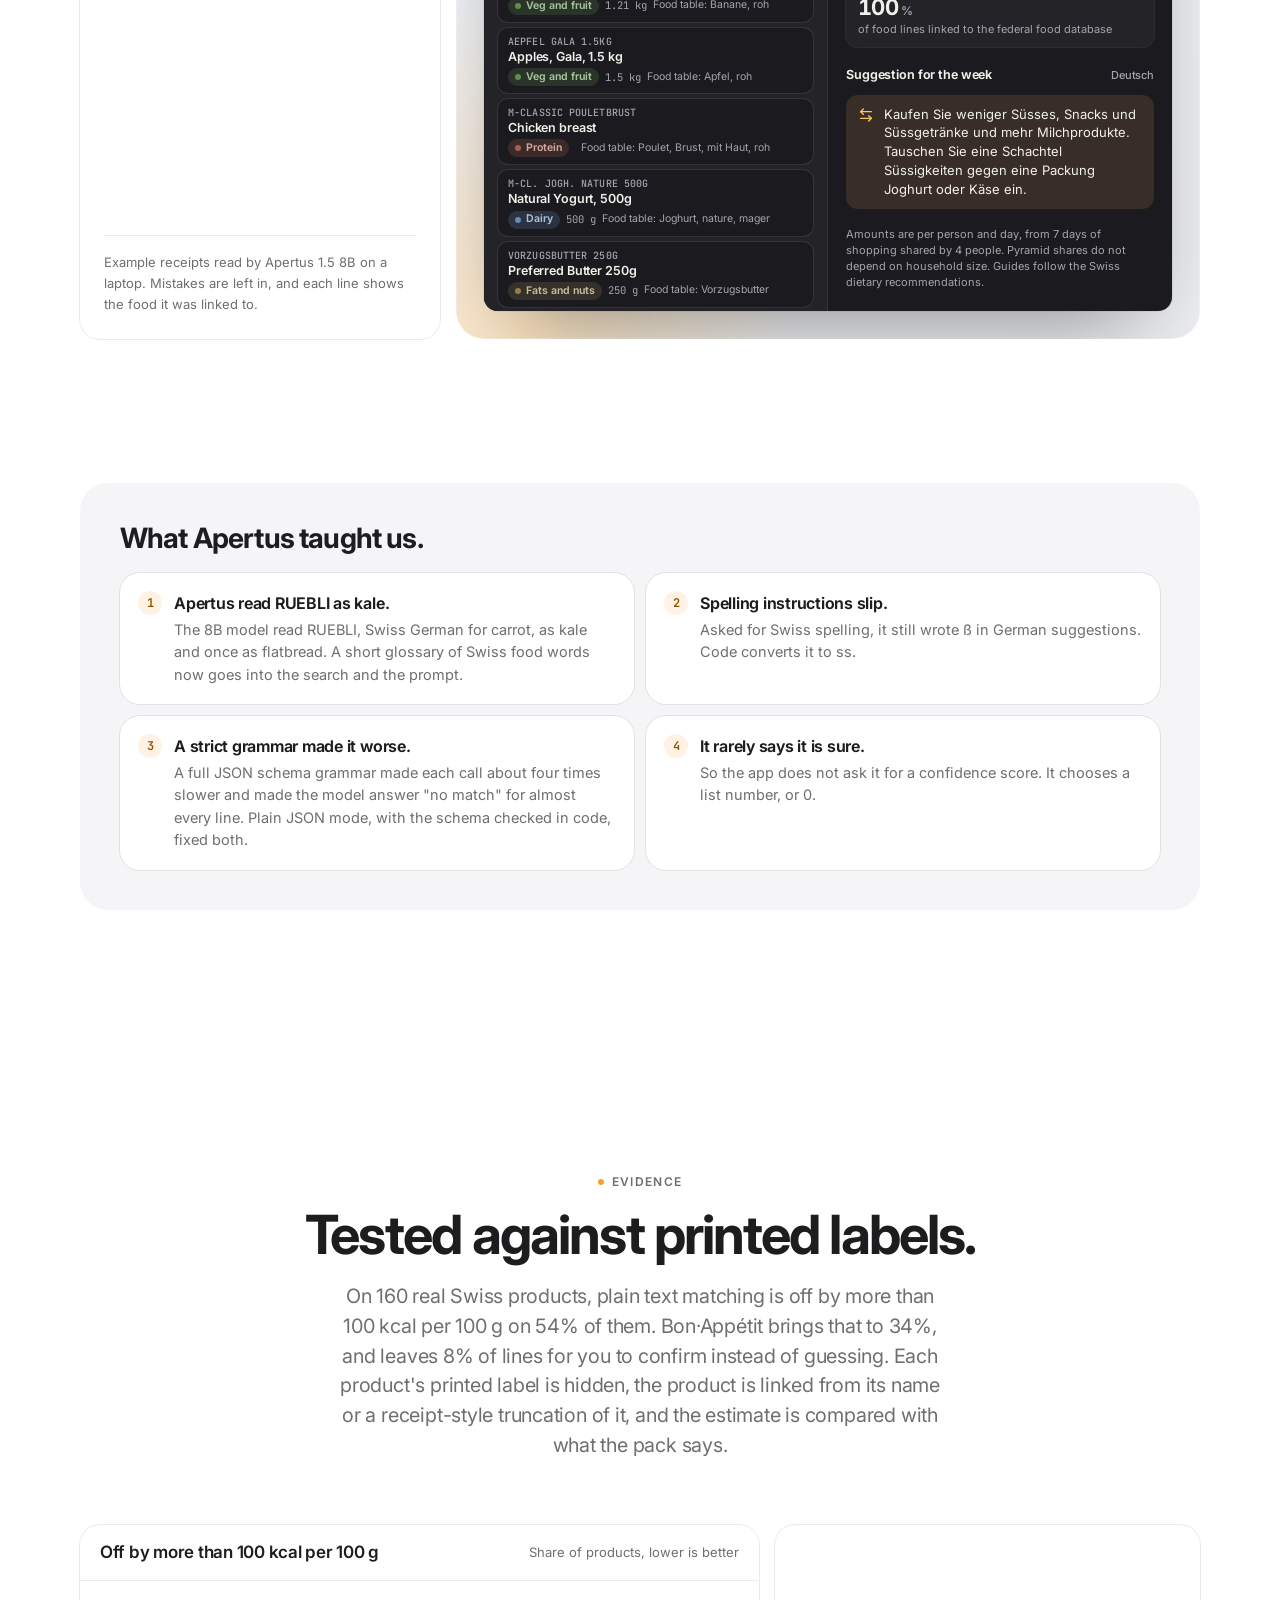
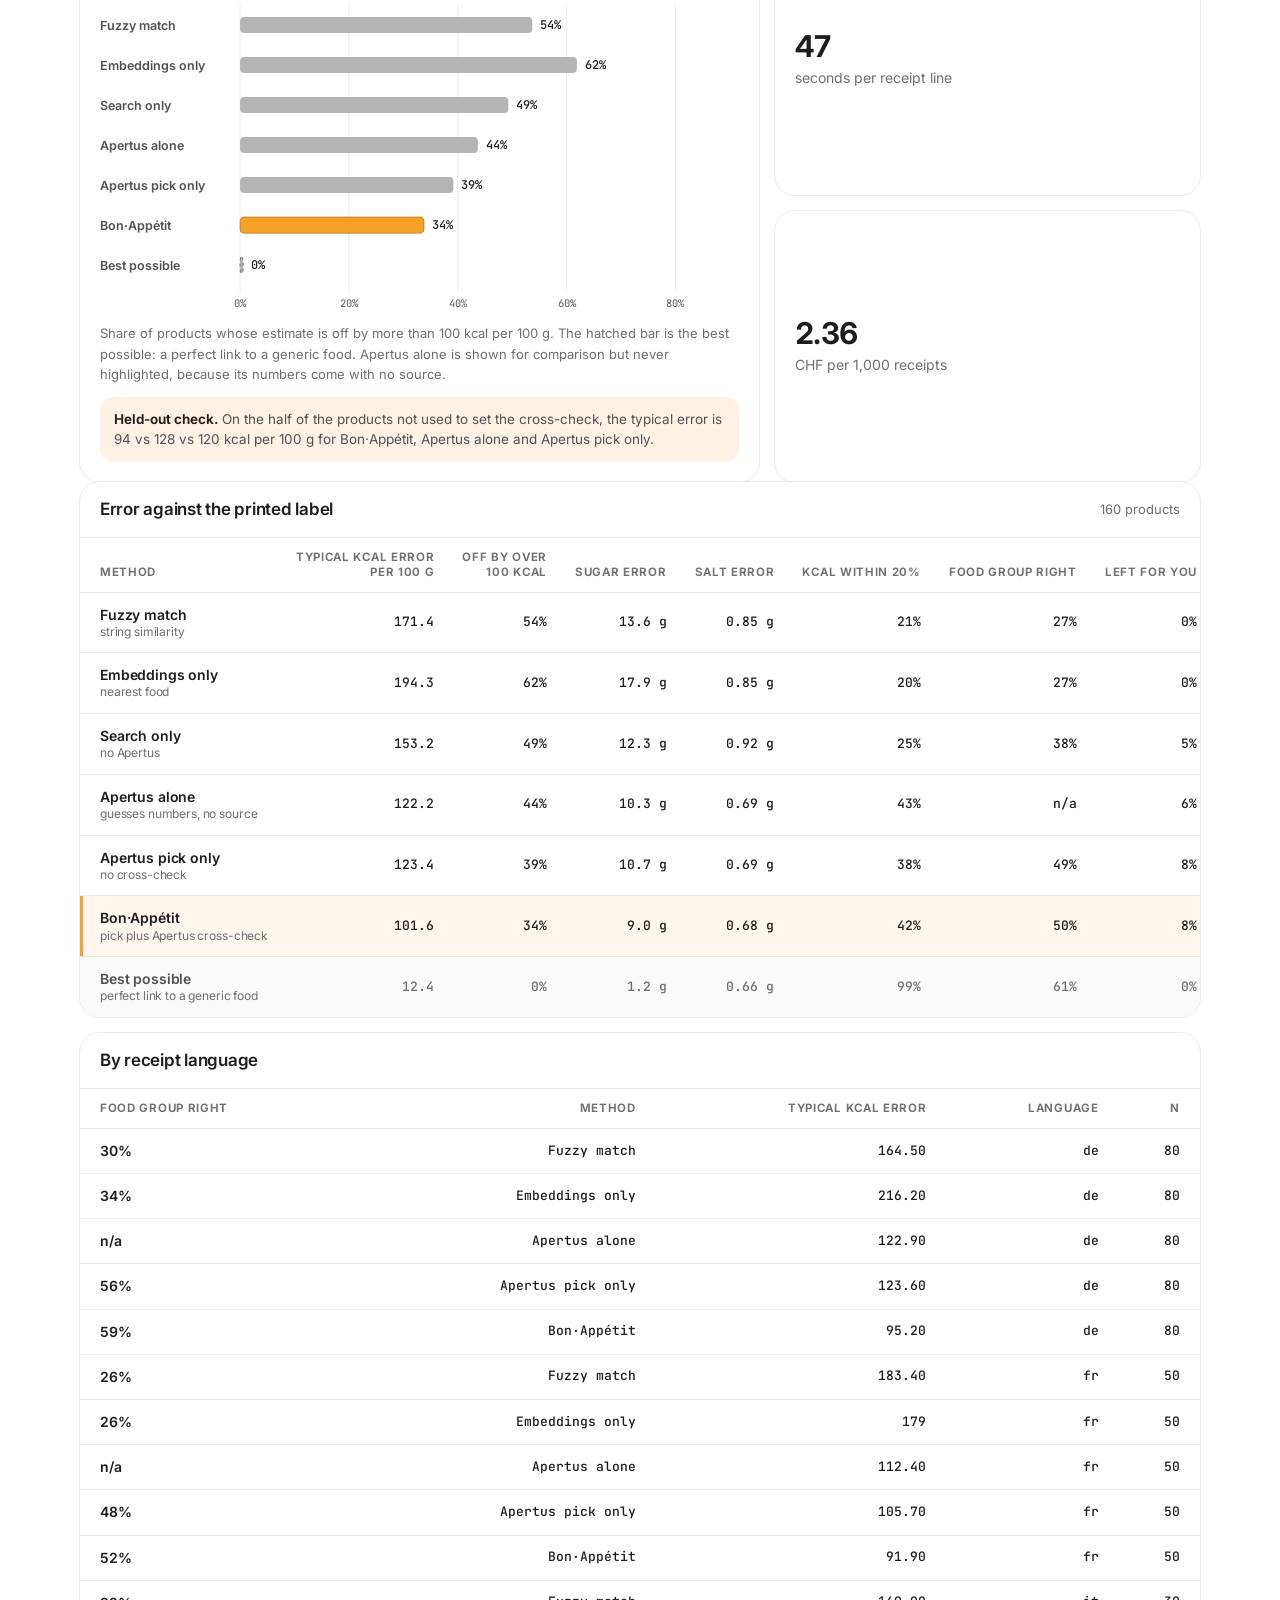
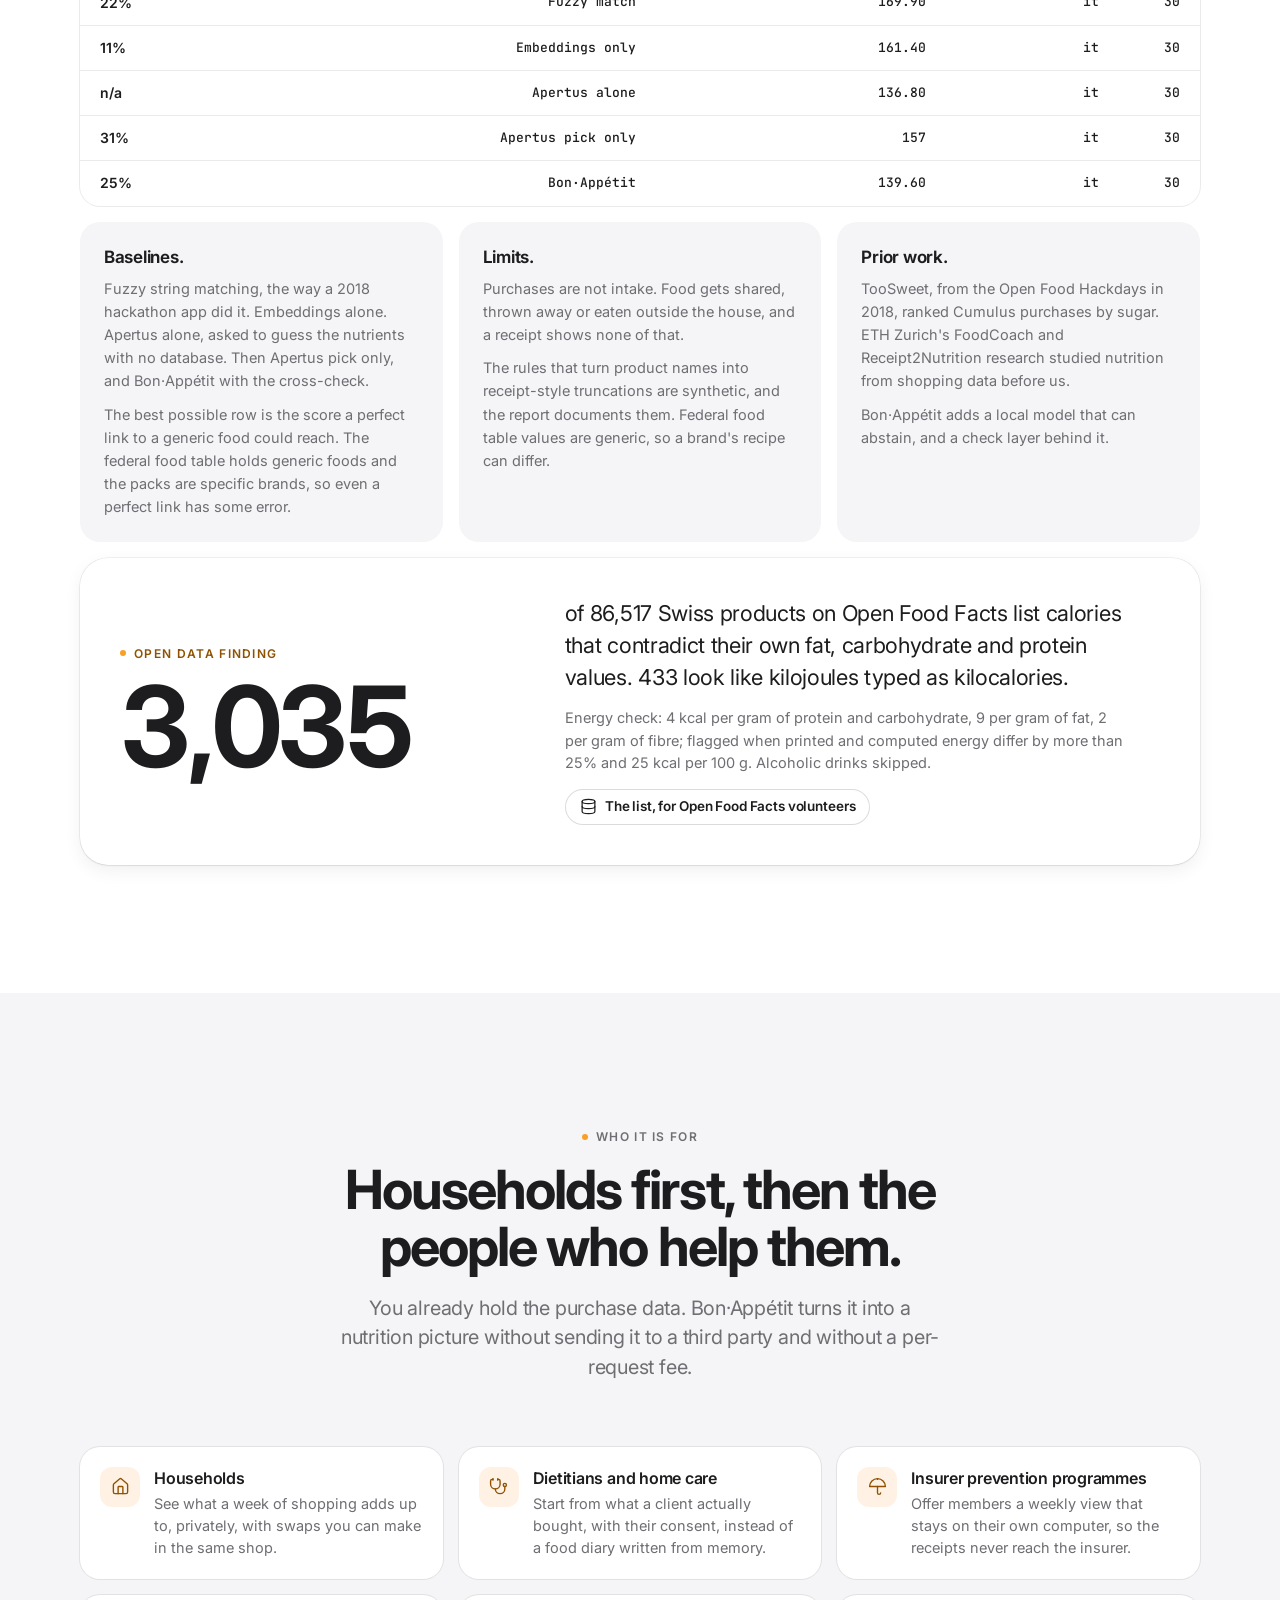
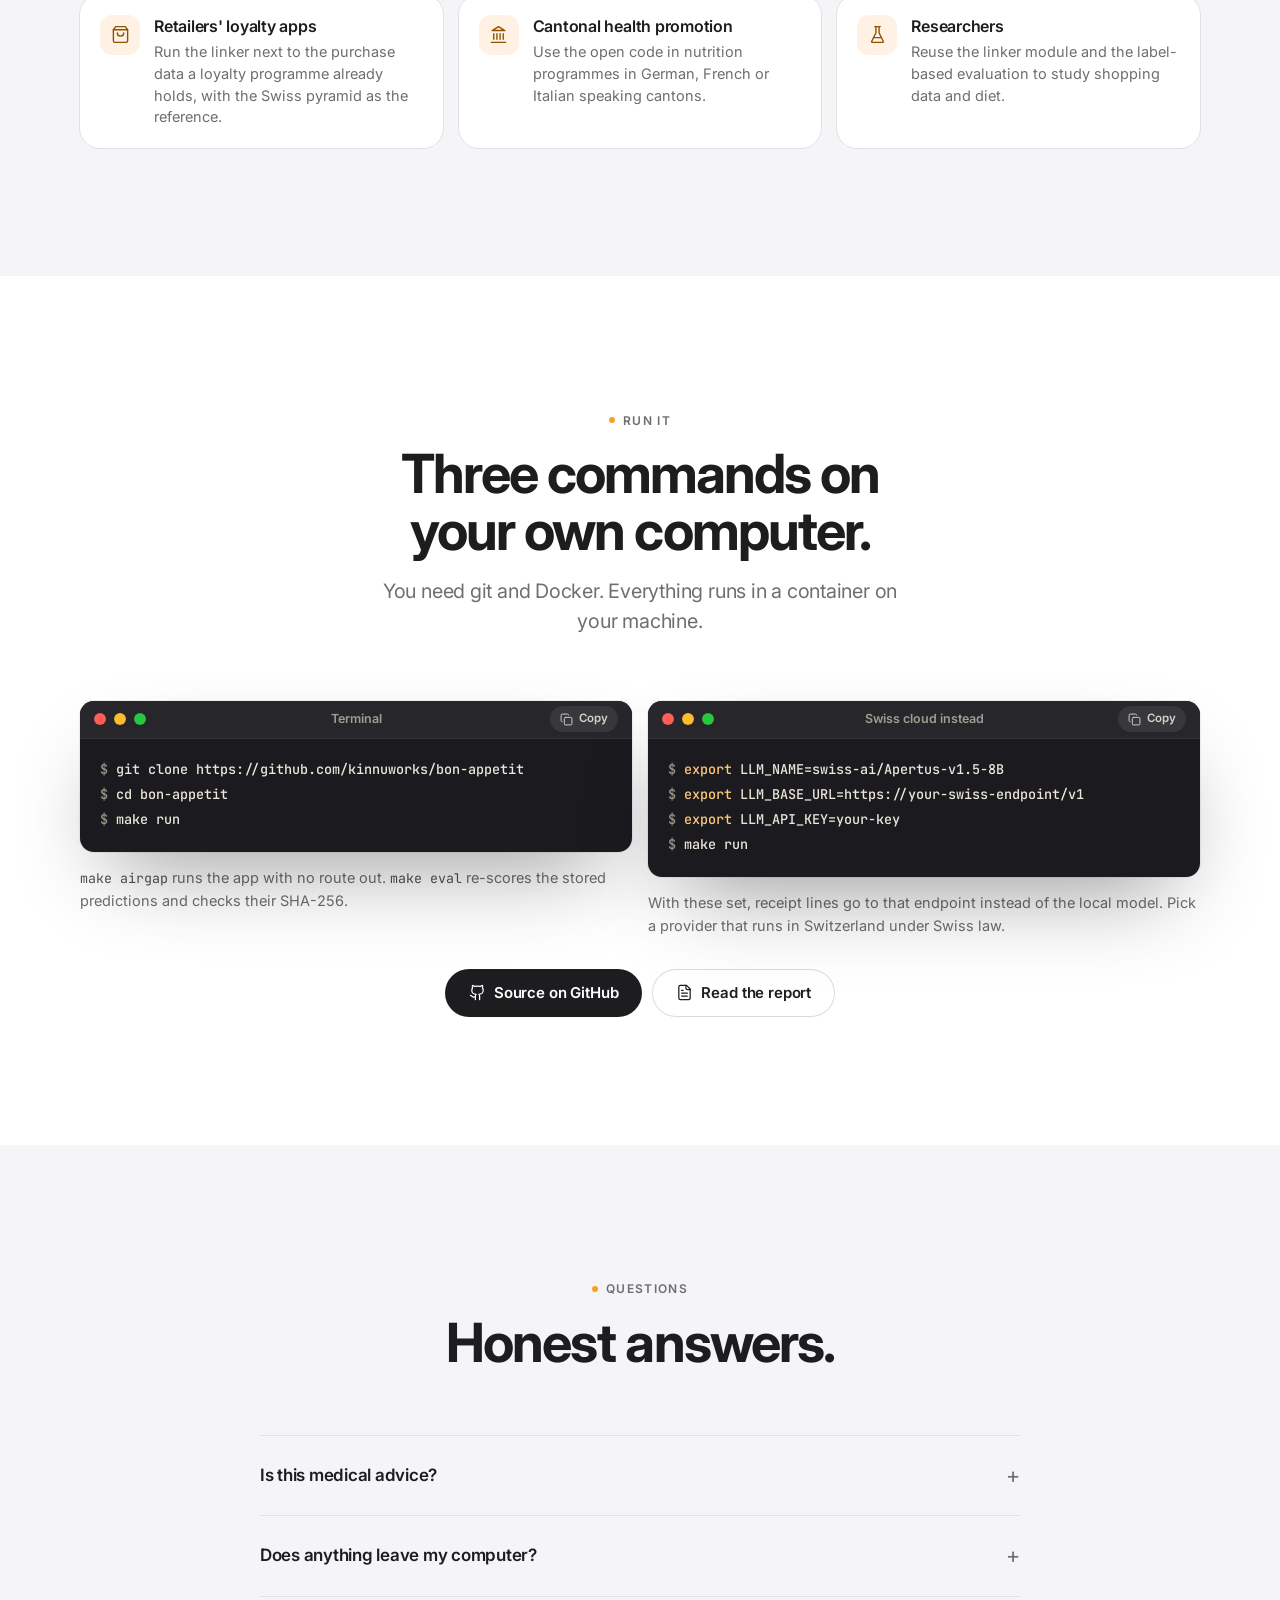
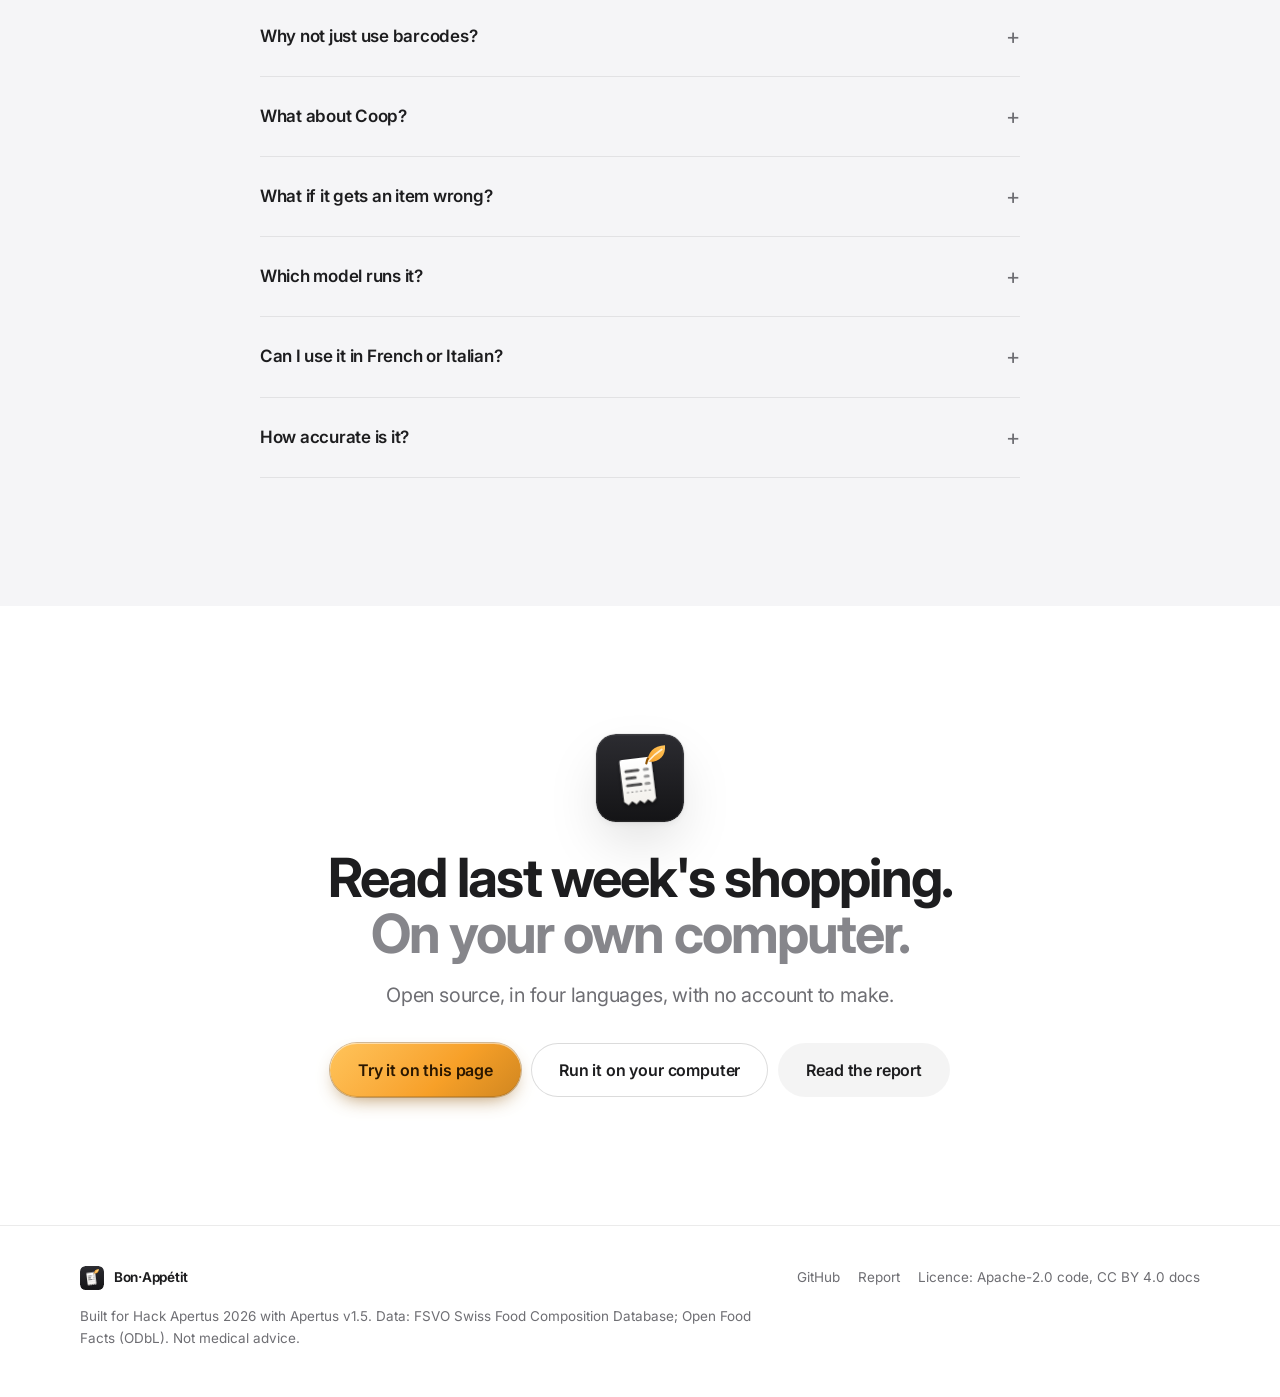
==== commit fd58ba66: "Site: evidence leads with large-error share, held-out check, plain language; demo rebuilt with cross" ====
--- a/track_2b/site/index.html
+++ b/track_2b/site/index.html
@@ -9,11 +9,11 @@
 <meta property="og:description" content="Swiss supermarket receipts, read by Apertus on your own computer and placed on the Swiss food pyramid.">
 <meta property="og:type" content="website">
 <meta name="theme-color" content="#FFFFFF">
-<link rel="icon" href="favicon.svg?v=4" type="image/svg+xml">
+<link rel="icon" href="favicon.svg?v=5" type="image/svg+xml">
 <link rel="preconnect" href="https://fonts.googleapis.com"><link rel="preconnect" href="https://fonts.gstatic.com" crossorigin>
 <link href="https://fonts.googleapis.com/css2?family=Inter:wght@400..800&family=JetBrains+Mono:wght@400;500&display=swap" rel="stylesheet">
-<link rel="stylesheet" href="assets/foundation.css?v=4">
-<link rel="stylesheet" href="assets/site.css?v=4">
+<link rel="stylesheet" href="assets/foundation.css?v=5">
+<link rel="stylesheet" href="assets/site.css?v=5">
 <script>document.documentElement.classList.add('js')</script>
 </head>
 <body>
@@ -56,7 +56,7 @@
 <header class="nav">
   <nav class="nav__bar" aria-label="Main">
     <a class="nav__brand" href="#top" aria-label="Bon·Appétit, back to top">
-      <img class="app-icon" src="assets/icon.svg?v=4" alt="" width="28" height="28">
+      <img class="app-icon" src="assets/icon.svg?v=5" alt="" width="28" height="28">
       <span>Bon·Appétit</span>
     </a>
     <div class="nav__links">
@@ -205,7 +205,7 @@
           <div class="dec-row"><div><div class="dec-row__raw">NATURAPLAN BIO RUEBLI</div><div class="dec-row__name">Coop Naturaplan organic carrots</div><div class="dec-row__meta"><span class="gchip g-vegetables_fruit">Veg and fruit</span><span>FSVO</span></div></div></div>
           <div class="dec-row"><div><div class="dec-row__raw">PRIX GAR. SPAGHETTI 500G</div><div class="dec-row__name">Coop Prix Garantie spaghetti, 500 g</div><div class="dec-row__meta"><span class="gchip g-grains_potatoes">Grains</span><span>FSVO</span></div></div></div>
         </div>
-        <p class="t-small">Each line becomes a food from the federal Swiss Food Composition Database. When no entry fits, the line waits for you instead of being guessed.</p>
+        <p class="t-small">Each line becomes a food from the federal Swiss Food Composition Database (FSVO). When no entry fits, the line waits for you instead of being guessed.</p>
       </div>
     </div>
   </div>
@@ -216,8 +216,8 @@
   <div class="container">
     <div class="section-head reveal">
       <div class="eyebrow"><span class="dot"></span>How it works</div>
-      <h2>Search finds candidates. <span class="t-muted">Apertus picks one.</span></h2>
-      <p class="lead">Search proposes foods from the FSVO database. Apertus reads the line, then picks one candidate by its number or answers 0, and a symbolic food layer checks the pick. Code does every number; Apertus never writes one.</p>
+      <h2>Search finds candidates. <span class="t-muted">Apertus picks and checks.</span></h2>
+      <p class="lead">Search proposes foods from the Swiss food table. Apertus then works on each line in three steps: it reads the line, picks one candidate by its number or answers 0, and cross-checks the pick. The cross-check cut the typical error from 123 to 102 kcal per 100 g. Every number you see comes from the federal record.</p>
     </div>
 
     <div class="stack">
@@ -226,10 +226,10 @@
         <div class="feature-copy reveal">
           <div class="eyebrow"><svg class="i" aria-hidden="true"><use href="#i-scan"/></svg>Reading</div>
           <h3>Apertus reads the shorthand.</h3>
-          <p class="lead">Apertus 8B is called twice per line. First it writes the line out in plain English, names the language, says whether it is food and gives a generic name in the style of the German food table. Then it sees a short list of candidates and answers with the number of the one that fits, or 0.</p>
-          <p class="t-small">The candidates come from all 1,145 FSVO foods, found by lexical token matching plus Swiss multilingual embeddings derived from Apertus by Andreas Martin. A line that gets 0 waits for you.</p>
+          <p class="lead">Apertus 8B works on each line three times. First it writes the line out in plain English, names the language, says whether it is food and gives a generic name in the style of the German food table. Then it sees a short list of candidates and answers with the number of the one that fits, or 0. Last, it estimates the product per 100 g. That estimate is never shown: it only decides which of the top eight candidates from the federal food table fits best, with a head start for its own pick.</p>
+          <p class="t-small">The candidates come from all 1,145 foods in the federal food table, found by lexical token matching plus Swiss multilingual embeddings derived from Apertus by Andreas Martin. A line that gets 0 waits for you.</p>
           <div class="chips">
-            <span class="chip chip--soft">1,145 FSVO foods</span>
+            <span class="chip chip--soft">1,145 Swiss foods</span><span class="chip chip--soft">Cross-check per 100 g</span>
             <span class="chip chip--soft">Lexical and embedding search</span>
             <span class="chip chip--soft">Answers 0 when nothing fits</span>
           </div>
@@ -343,15 +343,9 @@
       <h2>The parts that make it usable.</h2>
     </div>
     <div class="grid grid-3">
-      <div class="tile reveal"><span class="icon-tile"><svg class="i" aria-hidden="true"><use href="#i-sheet"/></svg></span><div><h3 class="t-title">Migros CSV and Coop PDF</h3><p>Import the Cumulus CSV export from Migros, or the text of a Coop PDF receipt.</p></div></div>
-      <div class="tile reveal" style="--i:1"><span class="icon-tile"><svg class="i" aria-hidden="true"><use href="#i-file-text"/></svg></span><div><h3 class="t-title">Pasted text</h3><p>Paste lines from any Swiss receipt and they go through the same reader.</p></div></div>
-      <div class="tile reveal" style="--i:2"><span class="icon-tile"><svg class="i" aria-hidden="true"><use href="#i-languages"/></svg></span><div><h3 class="t-title">Four languages</h3><p>Receipts in German, French and Italian. The weekly suggestion in those three and English.</p></div></div>
-      <div class="tile reveal"><span class="icon-tile"><svg class="i" aria-hidden="true"><use href="#i-list-checks"/></svg></span><div><h3 class="t-title">A Swiss food glossary</h3><p>Rüebli, Nüsslisalat, Peperoni and common French and Italian food words, added to search and to the pick prompt.</p></div></div>
-      <div class="tile reveal" style="--i:1"><span class="icon-tile"><svg class="i" aria-hidden="true"><use href="#i-pyramid"/></svg></span><div><h3 class="t-title">The weekly pyramid</h3><p>Shares of the Swiss food pyramid per adult-equivalent, with sugar, salt, saturated fat and fruit and vegetable portions.</p></div></div>
-      <div class="tile reveal" style="--i:2"><span class="icon-tile"><svg class="i" aria-hidden="true"><use href="#i-swap"/></svg></span><div><h3 class="t-title">One suggestion a week</h3><p>Apertus writes the sentence and code fills in the numbers through placeholders. In German, code also turns ß into ss, the Swiss spelling.</p></div></div>
-      <div class="tile reveal"><span class="icon-tile"><svg class="i" aria-hidden="true"><use href="#i-wifi-off"/></svg></span><div><h3 class="t-title">An air gap you can test</h3><p><span class="t-mono">make airgap</span> refuses to start if any of four outside hosts answers.</p></div></div>
-      <div class="tile reveal" style="--i:1"><span class="icon-tile"><svg class="i" aria-hidden="true"><use href="#i-package"/></svg></span><div><h3 class="t-title">A linker you can reuse</h3><p>The linker is one small Python module, <span class="t-mono">src/bonappetit/linker.py</span>, usable on its own.</p></div></div>
-      <div class="tile reveal" style="--i:2"><span class="icon-tile"><svg class="i" aria-hidden="true"><use href="#i-database"/></svg></span><div><h3 class="t-title">Fixes for open data</h3><p>An Atwater check flags 3,035 of 86,517 Swiss products on Open Food Facts (3.5%) whose printed calories contradict their macronutrients; 433 look like kJ typed as kcal. The list is in <span class="t-mono">eval/off_energy_flags.csv</span>.</p></div></div>
+      <div class="tile reveal" style="--i:0"><span class="icon-tile"><svg class="i" aria-hidden="true"><use href="#i-sheet"/></svg></span><div><h3 class="t-title">Migros CSV and Coop PDF</h3><p>Import the Cumulus CSV export from Migros, or the text of a Coop PDF receipt.</p></div></div>
+      <div class="tile reveal" style="--i:1"><span class="icon-tile"><svg class="i" aria-hidden="true"><use href="#i-languages"/></svg></span><div><h3 class="t-title">Four languages</h3><p>Receipts in German, French and Italian. The weekly suggestion in those three and in English.</p></div></div>
+      <div class="tile reveal" style="--i:2"><span class="icon-tile"><svg class="i" aria-hidden="true"><use href="#i-database"/></svg></span><div><h3 class="t-title">Fixes for open data</h3><p>A simple calorie sanity check (4 kcal per gram of protein and carbohydrate, 9 per gram of fat) flags 3,035 of 86,517 Swiss products on Open Food Facts (3.5%) whose printed calories contradict their macronutrients; 433 look like kJ typed as kcal. The list is in <span class="t-mono">eval/off_energy_flags.csv</span>.</p></div></div>
     </div>
   </div>
 </section>
@@ -383,7 +377,7 @@
             <select class="select" id="liveShop"><option>Migros</option><option>Coop</option><option>Other</option></select>
           </div>
           <button class="btn btn-candy" type="button" id="liveGo"><svg class="i" aria-hidden="true"><use href="#i-scan"/></svg><span>Read it with Apertus</span></button>
-          <p class="field__hint">Apertus on a laptop takes about 10 seconds per line. The household slider below sets how many adults share the shopping.</p>
+          <p class="field__hint">Apertus on a laptop takes about 30 to 50 seconds per line. The household slider below sets how many adults share the shopping.</p>
         </div>
         <div>
           <label class="field__label" for="ctlSize">People in the household <output id="sizeOut" for="ctlSize">4</output></label>
@@ -416,43 +410,59 @@
   </div>
 </section>
 
+<!-- ========== Lessons ========== -->
+<section class="section section--lessons" id="lessons">
+  <div class="container">
+    <div class="lessons reveal">
+      <h3 class="lessons__title">What Apertus taught us.</h3>
+      <ol class="lessons__list">
+        <li><h4>Apertus read RUEBLI as kale.</h4><p>The 8B model read RUEBLI, Swiss German for carrot, as kale and once as flatbread. A short glossary of Swiss food words now goes into the search and the prompt.</p></li>
+        <li><h4>Spelling instructions slip.</h4><p>Asked for Swiss spelling, it still wrote ß in German suggestions. Code converts it to ss.</p></li>
+        <li><h4>A strict grammar made it worse.</h4><p>A full JSON schema grammar made each call about four times slower and made the model answer "no match" for almost every line. Plain JSON mode, with the schema checked in code, fixed both.</p></li>
+        <li><h4>It rarely says it is sure.</h4><p>So the app does not ask it for a confidence score. It chooses a list number, or 0.</p></li>
+      </ol>
+    </div>
+  </div>
+</section>
+
 <!-- ========== Evidence ========== -->
 <section class="section" id="evidence">
   <div class="container">
     <div class="section-head reveal">
       <div class="eyebrow"><span class="dot"></span>Evidence</div>
       <h2>Tested against printed labels.</h2>
-      <p class="lead">Thousands of Swiss products on Open Food Facts carry the nutrition values printed on their packs. We hide the label, link the product from its name or from a receipt-style truncation of it, and compare the estimate with what the pack says.</p>
+      <p class="lead" id="evLead">Thousands of Swiss products on Open Food Facts carry the nutrition values printed on their packs. We hide the label, link the product from its name or from a receipt-style truncation of it, and compare the estimate with what the pack says.</p>
+    </div>
+    <div class="evidence-row">
+      <div class="chart-card reveal">
+        <div class="chart-card__head"><h3 class="t-title">Off by more than 100 kcal per 100 g</h3><span class="t-micro">Share of products, lower is better</span></div>
+        <div class="chart-card__body">
+          <div class="chart" id="chart"></div>
+          <p class="chart__cap" id="chartCap">Share of products whose estimate is off by more than 100 kcal per 100 g.</p>
+          <p class="heldout" id="heldout" hidden></p>
+        </div>
+      </div>
+      <div class="cost">
+        <div class="card"><span class="cost__v" id="costSec"><span class="computing">computing</span></span><span class="cost__k">seconds per receipt line</span></div>
+        <div class="card"><span class="cost__v" id="costChf"><span class="computing">computing</span></span><span class="cost__k">CHF per 1,000 receipts</span></div>
+      </div>
     </div>
     <div class="evidence-grid">
       <div class="table-card reveal">
         <div class="table-card__head"><h3 class="t-title">Error against the printed label</h3><span class="t-micro" id="nProducts">Results are being computed</span></div>
         <div class="table-scroll" tabindex="0" role="region" aria-label="Results table, scrolls sideways">
           <table class="rt" id="resultsTable">
-            <caption class="sr-only">Mean absolute error per method for energy, sugar and salt, share of products within 20 percent on energy, food group accuracy, abstention rate and number of products.</caption>
-            <thead><tr><th scope="col">Method</th><th scope="col">kcal MAE</th><th scope="col">Sugar MAE</th><th scope="col">Salt MAE</th><th scope="col">kcal ±20%</th><th scope="col">Group</th><th scope="col">Abstains</th><th scope="col">n</th></tr></thead>
+            <caption class="sr-only">Per method: typical energy error per 100 g, share of products off by more than 100 kcal, typical sugar and salt error, share within 20 percent on energy, food group accuracy, share of lines left for you, and number of products.</caption>
+            <thead><tr><th scope="col">Method</th><th scope="col">Typical kcal error<br>per 100 g</th><th scope="col">Off by over<br>100 kcal</th><th scope="col">Sugar error</th><th scope="col">Salt error</th><th scope="col">kcal within 20%</th><th scope="col">Food group right</th><th scope="col">Left for you</th><th scope="col">n</th></tr></thead>
             <tbody></tbody>
           </table>
         </div>
       </div>
     </div>
-    <div class="evidence-row">
-      <div class="chart-card reveal">
-        <div class="chart-card__head"><h3 class="t-title">Energy error by method</h3><span class="t-micro">Lower is better</span></div>
-        <div class="chart-card__body">
-          <div class="chart" id="chart"></div>
-          <p class="chart__cap" id="chartCap">Mean absolute error in kcal per 100 g. The hatched bar is the oracle: the closest any FSVO food could get.</p>
-        </div>
-      </div>
-      <div class="cost">
-        <div class="card"><span class="cost__v" id="costSec"><span class="computing">computing</span></span><span class="cost__k">seconds per receipt line</span></div>
-        <div class="card"><span class="cost__v" id="costChf"><span class="computing">computing</span></span><span class="cost__k">CHF per 1,000 receipts</span></div>
-      </div>
-    </div>
     <div class="bylang" id="byLang" hidden></div>
     <div class="notes">
-      <div class="card card--flat reveal"><h3>Baselines.</h3><p>Fuzzy string matching, the way a 2018 hackathon app did it. Embeddings alone. Apertus alone, asked to guess the nutrients with no database. Then the full hybrid.</p><p>The oracle row is the best score any FSVO match could reach. FSVO holds generic foods and the packs are specific brands, so even a perfect link has some error.</p></div>
-      <div class="card card--flat reveal" style="--i:1"><h3>Limits.</h3><p>Purchases are not intake. Food gets shared, thrown away or eaten outside the house, and a receipt shows none of that.</p><p>The rules that turn product names into receipt-style truncations are synthetic, and the report documents them. FSVO values are generic, so a brand's recipe can differ.</p></div>
+      <div class="card card--flat reveal"><h3>Baselines.</h3><p>Fuzzy string matching, the way a 2018 hackathon app did it. Embeddings alone. Apertus alone, asked to guess the nutrients with no database. Then Apertus pick only, and Bon·Appétit with the cross-check.</p><p>The best possible row is the score a perfect link to a generic food could reach. The federal food table holds generic foods and the packs are specific brands, so even a perfect link has some error.</p></div>
+      <div class="card card--flat reveal" style="--i:1"><h3>Limits.</h3><p>Purchases are not intake. Food gets shared, thrown away or eaten outside the house, and a receipt shows none of that.</p><p>The rules that turn product names into receipt-style truncations are synthetic, and the report documents them. Federal food table values are generic, so a brand's recipe can differ.</p></div>
       <div class="card card--flat reveal" style="--i:2"><h3>Prior work.</h3><p>TooSweet, from the Open Food Hackdays in 2018, ranked Cumulus purchases by sugar. ETH Zurich's FoodCoach and Receipt2Nutrition research studied nutrition from shopping data before us.</p><p>Bon·Appétit adds a local model that can abstain, and a check layer behind it.</p></div>
     </div>
     <div class="finding reveal">
@@ -463,15 +473,6 @@
         <a class="btn btn-outline btn-sm" href="https://github.com/kinnuworks/bon-appetit/blob/main/track_2b/eval/off_energy_flags.csv"><svg class="i" aria-hidden="true"><use href="#i-database"/></svg>The list, for Open Food Facts volunteers</a>
       </div>
     </div>
-    <div class="lessons reveal">
-      <h3 class="lessons__title">What Apertus taught us.</h3>
-      <ol class="lessons__list">
-        <li><h4>Swiss German needs help.</h4><p>The 8B model read RUEBLI, Swiss German for carrot, as kale and once as flatbread. A short glossary of Swiss food words now goes into the search and the prompt.</p></li>
-        <li><h4>Spelling instructions slip.</h4><p>Asked for Swiss spelling, it still wrote ß in German suggestions. Code converts it to ss.</p></li>
-        <li><h4>A strict grammar made it worse.</h4><p>A full JSON schema grammar made each call about four times slower and made the model answer "no match" for almost every line. Plain JSON mode, with the schema checked in code, fixed both.</p></li>
-        <li><h4>It rarely says it is sure.</h4><p>So the app does not ask it for a confidence score. It chooses a list number, or 0.</p></li>
-      </ol>
-    </div>
   </div>
 </section>
 
@@ -481,6 +482,7 @@
     <div class="section-head reveal">
       <div class="eyebrow"><span class="dot"></span>Who it is for</div>
       <h2>Households first, then the people who help them.</h2>
+      <p class="lead">You already hold the purchase data. Bon·Appétit turns it into a nutrition picture without sending it to a third party and without a per-request fee.</p>
     </div>
     <div class="grid grid-3">
       <div class="tile reveal"><span class="icon-tile"><svg class="i" aria-hidden="true"><use href="#i-home"/></svg></span><div><h3 class="t-title">Households</h3><p>See what a week of shopping adds up to, privately, with swaps you can make in the same shop.</p></div></div>
@@ -541,10 +543,10 @@
       <details><summary>Does anything leave my computer?</summary><p>Not with <span class="t-mono">make airgap</span>. The app and the model server sit on a Docker network marked internal, with no route out, and the app refuses to start if any of four outside hosts answers. There is no account and no telemetry. If you set <span class="t-mono">LLM_BASE_URL</span>, the receipt lines go to that endpoint, so choose one you trust.</p></details>
       <details><summary>Why not just use barcodes?</summary><p>The Migros Cumulus export has no barcodes, and a paper receipt does not print them. The shortened product name is all there is to work with.</p></details>
       <details><summary>What about Coop?</summary><p>Coop PDF receipts are read as text. Lines with Coop house brands such as Naturaplan, Qualité &amp; Prix and Prix Garantie go through the same reader as Migros lines.</p></details>
-      <details><summary>What if it gets an item wrong?</summary><p>Every line shows the FSVO food it was linked to, so a wrong link is easy to spot. The demo on this page keeps the real mistakes, such as iced tea linked to lemon juice. When no candidate fits, Apertus answers 0 and the line waits for you, and the food layer rejects links whose unit or pack size makes no sense.</p></details>
-      <details><summary>Which model runs it?</summary><p>Apertus v1.5 8B, running locally; the air-gapped setup serves it with llama.cpp. It is called twice per line, once to read the line and once to pick a candidate by its number. It never produces a nutrient value: code computes every quantity from the FSVO database.</p></details>
+      <details><summary>What if it gets an item wrong?</summary><p>Every line shows the food from the federal food table it was linked to, so a wrong link is easy to spot. The demo on this page keeps the real mistakes, such as iced tea linked to lemon juice. When no candidate fits, Apertus answers 0 and the line waits for you, and the food layer rejects links whose unit or pack size makes no sense.</p></details>
+      <details><summary>Which model runs it?</summary><p>Apertus v1.5 8B, running locally; the air-gapped setup serves it with llama.cpp. It works on each line in three steps: it reads the line, picks a candidate by its number, and cross-checks the pick against its own estimate per 100 g, which is never shown. It never produces a nutrient value: code computes every quantity from the FSVO database.</p></details>
       <details><summary>Can I use it in French or Italian?</summary><p>Yes. It reads receipts in German, French and Italian, and writes the weekly suggestion in German, French, Italian or English.</p></details>
-      <details><summary>How accurate is it?</summary><p>See the evidence section. Estimates are measured against the nutrition labels printed on Swiss products on Open Food Facts, next to simpler baselines and an oracle that shows the best any FSVO match could do. What a household buys is still not exactly what it eats.</p></details>
+      <details><summary>How accurate is it?</summary><p>See the evidence section. Estimates are measured against the nutrition labels printed on Swiss products on Open Food Facts, next to simpler baselines and a best possible row that shows how close a perfect link to a generic food could get. What a household buys is still not exactly what it eats.</p></details>
     </div>
   </div>
 </section>
@@ -552,7 +554,7 @@
 <!-- ========== Final CTA ========== -->
 <section class="section final">
   <div class="container">
-    <img class="final__icon" src="assets/icon.svg?v=4" alt="Bon·Appétit app icon: a receipt with a leaf growing from its top edge" width="88" height="88">
+    <img class="final__icon" src="assets/icon.svg?v=5" alt="Bon·Appétit app icon: a receipt with a leaf growing from its top edge" width="88" height="88">
     <h2>Read last week's shopping. <span class="t-muted">On your own computer.</span></h2>
     <p class="lead">Open source, in four languages, with no account to make.</p>
     <div class="cta-row">
@@ -566,7 +568,7 @@
 
 <footer class="footer">
   <div class="container">
-    <span class="footer__brand"><img class="app-icon" src="assets/icon.svg?v=4" alt="" width="24" height="24">Bon·Appétit</span>
+    <span class="footer__brand"><img class="app-icon" src="assets/icon.svg?v=5" alt="" width="24" height="24">Bon·Appétit</span>
     <nav class="footer__links" aria-label="Footer">
       <a href="https://github.com/kinnuworks/bon-appetit">GitHub</a>
       <a href="https://github.com/kinnuworks/bon-appetit/blob/main/track_2b/technical_report.md">Report</a>
@@ -576,6 +578,6 @@
   </div>
 </footer>
 
-<script src="assets/app.js?v=4" defer></script>
+<script src="assets/app.js?v=5" defer></script>
 </body>
 </html>
--- a/track_2b/site/assets/site.css
+++ b/track_2b/site/assets/site.css
@@ -463,3 +463,8 @@
 
 /* Light cards on the gray bands */
 .section--alt .card--flat,.section--alt .versus .card--flat{background:var(--surface);box-shadow:var(--ring)}
+
+.heldout{margin-top:12px;padding:12px 14px;border-radius:var(--r-md);background:var(--accent-wash);font-size:13.5px;line-height:1.5;color:var(--ink-2)}
+.heldout b{color:var(--ink);font-weight:650}
+.section--lessons{padding-top:0}
+.rt th{line-height:1.3}
